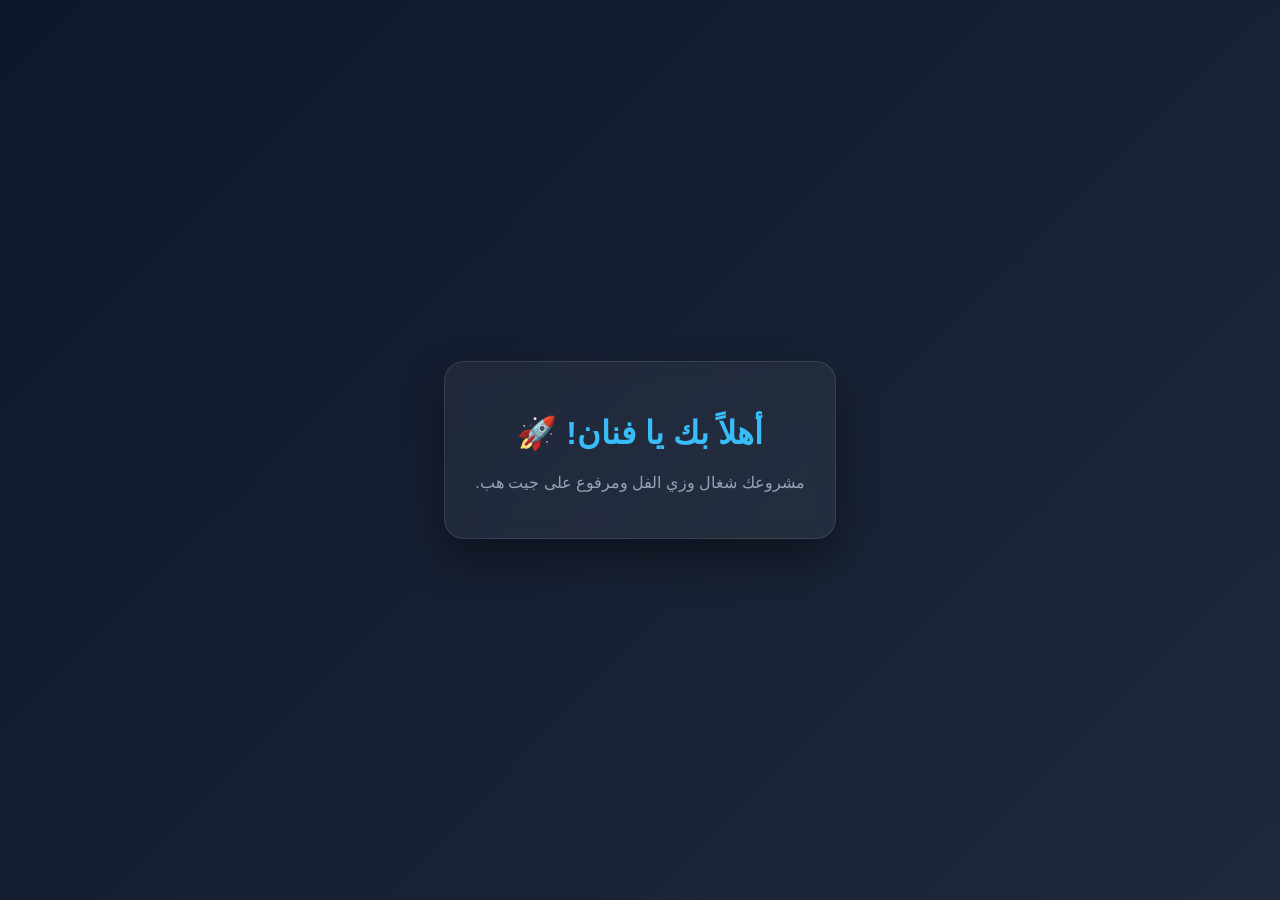
==== index.html @ 8b189a3b "Add initial HTML structure for mobile project" ====
<!DOCTYPE html>
<html lang="ar" dir="rtl">
<head>
    <meta charset="UTF-8">
    <meta name="viewport" content="width=device-width, initial-scale=1.0">
    <title>مشروعي الأول من الموبايل</title>
    <style>
        body {
            margin: 0;
            background: linear-gradient(135deg, #0f172a, #1e293b);
            color: #ffffff;
            font-family: sans-serif;
            display: flex;
            justify-content: center;
            align-items: center;
            height: 100vh;
            text-align: center;
        }
        .card {
            background: rgba(255, 255, 255, 0.05);
            padding: 30px;
            border-radius: 20px;
            backdrop-filter: blur(10px);
            border: 1px solid rgba(255, 255, 255, 0.1);
            box-shadow: 0 20px 40px rgba(0,0,0,0.4);
        }
        h1 { color: #38bdf8; }
        p { color: #94a3b8; }
    </style>
</head>
<body>
    <div class="card">
        <h1>أهلاً بك يا فنان! 🚀</h1>
        <p>مشروعك شغال وزي الفل ومرفوع على جيت هب.</p>
    </div>
</body>
</html>
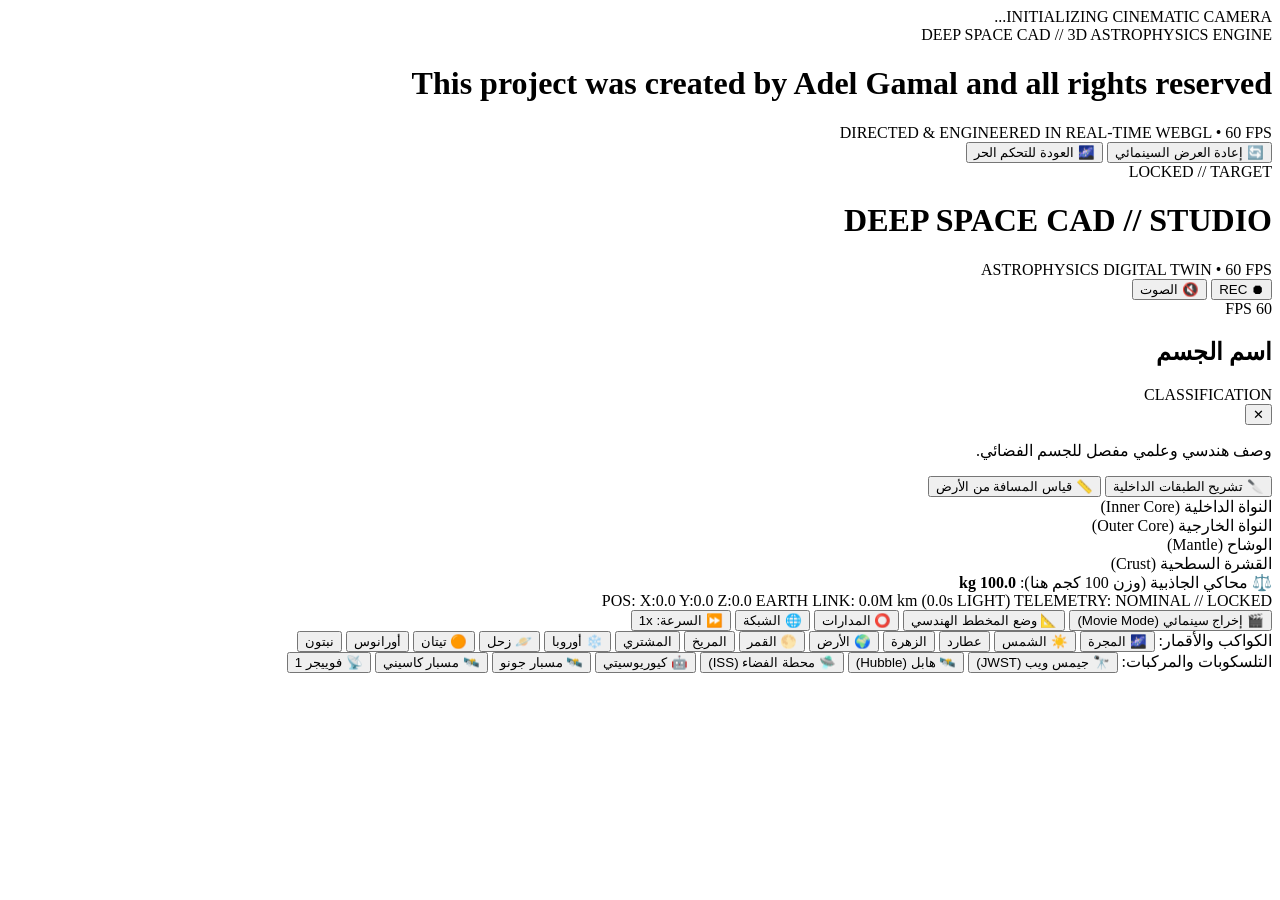
==== commit e5365ab4: "Update index.html for new project title and layout" ====
--- a/index.html
+++ b/index.html
@@ -2,36 +2,138 @@
 <html lang="ar" dir="rtl">
 <head>
     <meta charset="UTF-8">
-    <meta name="viewport" content="width=device-width, initial-scale=1.0">
-    <title>مشروعي الأول من الموبايل</title>
-    <style>
-        body {
-            margin: 0;
-            background: linear-gradient(135deg, #0f172a, #1e293b);
-            color: #ffffff;
-            font-family: sans-serif;
-            display: flex;
-            justify-content: center;
-            align-items: center;
-            height: 100vh;
-            text-align: center;
+    <meta name="viewport" content="width=device-width, initial-scale=1.0, maximum-scale=1.0, user-scalable=no">
+    <title>DEEP SPACE CAD // STUDIO EDITION 3D</title>
+    <link rel="stylesheet" href="style.css">
+    <script type="importmap">
+        {
+            "imports": {
+                "three": "https://unpkg.com/three@0.160.0/build/three.module.js",
+                "three/addons/": "https://unpkg.com/three@0.160.0/examples/jsm/"
+            }
         }
-        .card {
-            background: rgba(255, 255, 255, 0.05);
-            padding: 30px;
-            border-radius: 20px;
-            backdrop-filter: blur(10px);
-            border: 1px solid rgba(255, 255, 255, 0.1);
-            box-shadow: 0 20px 40px rgba(0,0,0,0.4);
-        }
-        h1 { color: #38bdf8; }
-        p { color: #94a3b8; }
-    </style>
+    </script>
 </head>
 <body>
-    <div class="card">
-        <h1>أهلاً بك يا فنان! 🚀</h1>
-        <p>مشروعك شغال وزي الفل ومرفوع على جيت هب.</p>
+
+    <!-- أشرطة التصوير السينمائي العريضة -->
+    <div class="cinema-bar top" id="cinemaTop"></div>
+    <div class="cinema-bar bottom" id="cinemaBottom">
+        <div class="cinema-caption" id="cinemaCaption">INITIALIZING CINEMATIC CAMERA...</div>
     </div>
+
+    <!-- شاشة الختام السينمائية (End Credits) -->
+    <div class="credits-overlay hidden" id="creditsOverlay">
+        <div class="credits-content">
+            <div class="credits-tag">DEEP SPACE CAD // 3D ASTROPHYSICS ENGINE</div>
+            <h1 class="credits-main">This project was created by Adel Gamal and all rights reserved</h1>
+            <div class="credits-sub">DIRECTED & ENGINEERED IN REAL-TIME WEBGL • 60 FPS</div>
+            <button class="credits-btn" id="btnReplayCinema">🔄 إعادة العرض السينمائي</button>
+            <button class="credits-btn secondary" id="btnExitCredits">🌌 العودة للتحكم الحر</button>
+        </div>
+    </div>
+
+    <!-- دائرة التتبع الهولوجرافية على اليمين -->
+    <div class="target-reticle hidden" id="targetReticle">
+        <div class="reticle-ring outer"></div>
+        <div class="reticle-ring inner"></div>
+        <span class="reticle-tag" id="reticleTag">LOCKED // TARGET</span>
+    </div>
+
+    <!-- الهيدر الهندسي العلوي -->
+    <header class="hud-top">
+        <div class="brand-tag">
+            <h1>DEEP SPACE CAD // STUDIO</h1>
+            <span>ASTROPHYSICS DIGITAL TWIN • 60 FPS</span>
+        </div>
+        <div class="sys-metrics">
+            <button class="rec-pill" id="btnRecord" title="تسجيل فيديو للمشهد">⏺ REC</button>
+            <button class="icon-pill" id="btnAudio" title="تفعيل/كتم الموسيقى والمؤثرات">🔇 الصوت</button>
+            <div class="metric-pill" id="fps">60 FPS</div>
+        </div>
+    </header>
+
+    <!-- المربع الهندسي التفصيلي على الشمال -->
+    <aside class="inspector-panel hidden" id="inspectorPanel">
+        <div class="scanline-overlay"></div>
+        <div class="insp-header">
+            <div class="insp-title">
+                <h2 id="inspName">اسم الجسم</h2>
+                <span class="insp-badge" id="inspCategory">CLASSIFICATION</span>
+            </div>
+            <button class="close-insp" id="btnCloseInsp" title="إغلاق المعاينة">✕</button>
+        </div>
+
+        <p class="insp-desc" id="inspDesc">وصف هندسي وعلمي مفصل للجسم الفضائي.</p>
+
+        <div class="cad-tools-box">
+            <button class="tool-btn" id="btnCutaway">🔪 تشريح الطبقات الداخلية</button>
+            <button class="tool-btn" id="btnLaser">📏 قياس المسافة من الأرض</button>
+        </div>
+
+        <div class="layers-legend hidden" id="layersLegend">
+            <div class="layer-item"><span class="dot core"></span>النواة الداخلية (Inner Core)</div>
+            <div class="layer-item"><span class="dot outer-core"></span>النواة الخارجية (Outer Core)</div>
+            <div class="layer-item"><span class="dot mantle"></span>الوشاح (Mantle)</div>
+            <div class="layer-item"><span class="dot crust"></span>القشرة السطحية (Crust)</div>
+        </div>
+
+        <div class="spec-grid" id="specGrid"></div>
+
+        <div class="gravity-box">
+            <div class="grav-header">
+                <span>⚖️ محاكي الجاذبية (وزن 100 كجم هنا):</span>
+                <strong id="gravWeight">100.0 kg</strong>
+            </div>
+            <div class="grav-bar-bg">
+                <div class="grav-bar-fill" id="gravBar" style="width: 40%;"></div>
+            </div>
+        </div>
+
+        <div class="telemetry-box">
+            <span id="telCoords">POS: X:0.0 Y:0.0 Z:0.0</span>
+            <span id="telEarthDist">EARTH LINK: 0.0M km (0.0s LIGHT)</span>
+            <span id="telStatus">TELEMETRY: NOMINAL // LOCKED</span>
+        </div>
+    </aside>
+
+    <!-- شريط التحكم السفلي -->
+    <nav class="controls-dock" id="controlsDock">
+        <div class="btn-row">
+            <button id="btnCinema" class="nav-btn btn-cinema">🎬 إخراج سينمائي (Movie Mode)</button>
+            <button id="btnCad" class="nav-btn btn-cad">📐 وضع المخطط الهندسي</button>
+            <button id="btnOrbits" class="nav-btn active">⭕ المدارات</button>
+            <button id="btnGrid" class="nav-btn active">🌐 الشبكة</button>
+            <button id="btnSpeed" class="nav-btn">⏩ السرعة: 1x</button>
+        </div>
+        <div class="btn-row" id="planetRow">
+            <span class="row-tag">الكواكب والأقمار:</span>
+            <button class="nav-btn active" data-id="all">🌌 المجرة</button>
+            <button class="nav-btn" data-id="sun">☀️ الشمس</button>
+            <button class="nav-btn" data-id="mercury">عطارد</button>
+            <button class="nav-btn" data-id="venus">الزهرة</button>
+            <button class="nav-btn" data-id="earth">🌍 الأرض</button>
+            <button class="nav-btn" data-id="moon">🌕 القمر</button>
+            <button class="nav-btn" data-id="mars">المريخ</button>
+            <button class="nav-btn" data-id="jupiter">المشتري</button>
+            <button class="nav-btn" data-id="europa">❄️ أوروبا</button>
+            <button class="nav-btn" data-id="saturn">🪐 زحل</button>
+            <button class="nav-btn" data-id="titan">🟠 تيتان</button>
+            <button class="nav-btn" data-id="uranus">أورانوس</button>
+            <button class="nav-btn" data-id="neptune">نبتون</button>
+        </div>
+        <div class="btn-row" id="craftRow">
+            <span class="row-tag">التلسكوبات والمركبات:</span>
+            <button class="nav-btn" data-id="jwst">🔭 جيمس ويب (JWST)</button>
+            <button class="nav-btn" data-id="hubble">🛰️ هابل (Hubble)</button>
+            <button class="nav-btn" data-id="iss">🛸 محطة الفضاء (ISS)</button>
+            <button class="nav-btn" data-id="curiosity">🤖 كيوريوسيتي</button>
+            <button class="nav-btn" data-id="juno">🛰️ مسبار جونو</button>
+            <button class="nav-btn" data-id="cassini">🛰️ مسبار كاسيني</button>
+            <button class="nav-btn" data-id="voyager1">📡 فوييجر 1</button>
+        </div>
+    </nav>
+
+    <script type="module" src="app.js"></script>
 </body>
-</html>
+    </html>
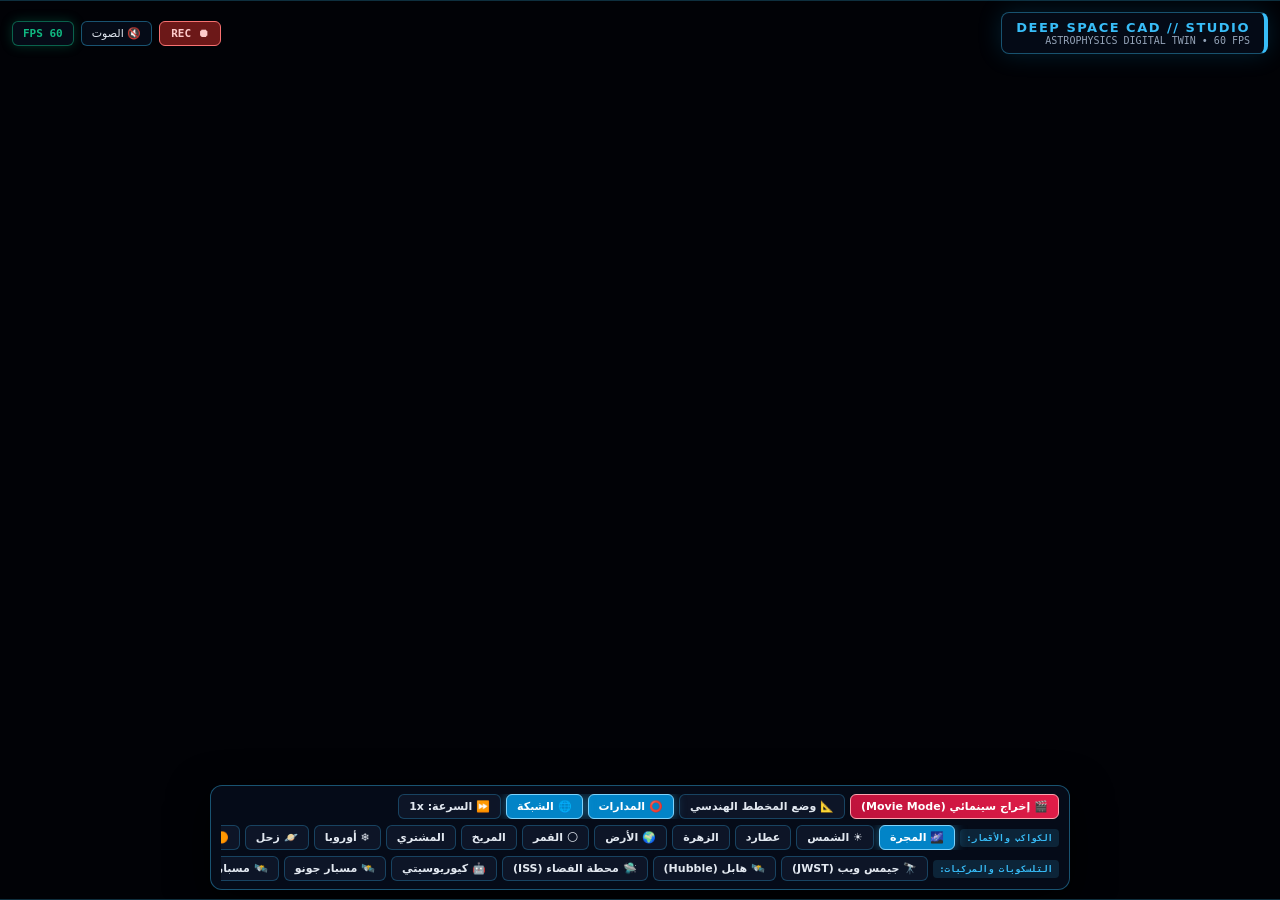
==== commit 050ec38e: "Change Three.js import paths to jsdelivr Updated import paths for the Three.js library from unpkg to" ====
--- a/index.html
+++ b/index.html
@@ -8,21 +8,19 @@
     <script type="importmap">
         {
             "imports": {
-                "three": "https://unpkg.com/three@0.160.0/build/three.module.js",
-                "three/addons/": "https://unpkg.com/three@0.160.0/examples/jsm/"
+                "three": "https://cdn.jsdelivr.net/npm/three@0.160.0/build/three.module.js",
+                "three/addons/": "https://cdn.jsdelivr.net/npm/three@0.160.0/examples/jsm/"
             }
         }
     </script>
 </head>
 <body>
 
-    <!-- أشرطة التصوير السينمائي العريضة -->
     <div class="cinema-bar top" id="cinemaTop"></div>
     <div class="cinema-bar bottom" id="cinemaBottom">
         <div class="cinema-caption" id="cinemaCaption">INITIALIZING CINEMATIC CAMERA...</div>
     </div>
 
-    <!-- شاشة الختام السينمائية (End Credits) -->
     <div class="credits-overlay hidden" id="creditsOverlay">
         <div class="credits-content">
             <div class="credits-tag">DEEP SPACE CAD // 3D ASTROPHYSICS ENGINE</div>
@@ -33,14 +31,12 @@
         </div>
     </div>
 
-    <!-- دائرة التتبع الهولوجرافية على اليمين -->
     <div class="target-reticle hidden" id="targetReticle">
         <div class="reticle-ring outer"></div>
         <div class="reticle-ring inner"></div>
         <span class="reticle-tag" id="reticleTag">LOCKED // TARGET</span>
     </div>
 
-    <!-- الهيدر الهندسي العلوي -->
     <header class="hud-top">
         <div class="brand-tag">
             <h1>DEEP SPACE CAD // STUDIO</h1>
@@ -53,7 +49,6 @@
         </div>
     </header>
 
-    <!-- المربع الهندسي التفصيلي على الشمال -->
     <aside class="inspector-panel hidden" id="inspectorPanel">
         <div class="scanline-overlay"></div>
         <div class="insp-header">
@@ -97,7 +92,6 @@
         </div>
     </aside>
 
-    <!-- شريط التحكم السفلي -->
     <nav class="controls-dock" id="controlsDock">
         <div class="btn-row">
             <button id="btnCinema" class="nav-btn btn-cinema">🎬 إخراج سينمائي (Movie Mode)</button>
@@ -136,4 +130,4 @@
 
     <script type="module" src="app.js"></script>
 </body>
-    </html>
+</html>
--- a/style.css
+++ b/style.css
@@ -0,0 +1,499 @@
+* {
+    margin: 0;
+    padding: 0;
+    box-sizing: border-box;
+    font-family: 'Segoe UI', system-ui, -apple-system, sans-serif;
+}
+
+body {
+    overflow: hidden;
+    background: #010206;
+    color: #e2e8f0;
+    touch-action: none;
+    user-select: none;
+}
+
+canvas {
+    display: block;
+    width: 100vw;
+    height: 100vh;
+    cursor: grab;
+}
+canvas:active { cursor: grabbing; }
+
+/* أشرطة التصوير السينمائي العريضة */
+.cinema-bar {
+    position: fixed;
+    left: 0;
+    right: 0;
+    height: 0;
+    background: #000000;
+    z-index: 30;
+    transition: height 0.6s cubic-bezier(0.22, 1, 0.36, 1);
+    pointer-events: none;
+}
+.cinema-bar.top { top: 0; border-bottom: 1px solid rgba(56, 189, 248, 0.25); }
+.cinema-bar.bottom {
+    bottom: 0;
+    border-top: 1px solid rgba(56, 189, 248, 0.25);
+    display: flex;
+    align-items: center;
+    justify-content: center;
+}
+body.movie-mode .cinema-bar { height: 54px; }
+body.movie-mode .controls-dock { transform: translate(-50%, 130%); opacity: 0; pointer-events: none; }
+body.movie-mode .hud-top { top: 62px; }
+body.movie-mode .inspector-panel { top: 112px; bottom: 64px; }
+
+.cinema-caption {
+    font-family: monospace;
+    font-size: 12px;
+    letter-spacing: 2px;
+    color: #38bdf8;
+    text-shadow: 0 0 10px rgba(56, 189, 248, 0.8);
+    opacity: 0;
+    transition: opacity 0.4s;
+}
+body.movie-mode .cinema-caption { opacity: 1; }
+
+/* شاشة الختام السينمائية (End Credits) */
+.credits-overlay {
+    position: fixed;
+    inset: 0;
+    background: radial-gradient(circle at center, rgba(6, 13, 28, 0.88) 0%, rgba(0, 0, 0, 0.98) 100%);
+    backdrop-filter: blur(12px);
+    z-index: 50;
+    display: flex;
+    align-items: center;
+    justify-content: center;
+    text-align: center;
+    padding: 20px;
+    opacity: 1;
+    transition: opacity 1.2s ease;
+}
+.credits-overlay.hidden {
+    opacity: 0;
+    pointer-events: none;
+}
+.credits-content {
+    max-width: 760px;
+    animation: fadeUpCredits 1.5s cubic-bezier(0.16, 1, 0.36, 1);
+}
+.credits-tag {
+    font-family: monospace;
+    font-size: 12px;
+    letter-spacing: 3px;
+    color: #38bdf8;
+    margin-bottom: 16px;
+}
+.credits-main {
+    font-size: clamp(22px, 4vw, 38px);
+    font-weight: 800;
+    letter-spacing: 1px;
+    line-height: 1.4;
+    background: linear-gradient(90deg, #ffffff, #fde047, #38bdf8, #ffffff);
+    background-size: 200% auto;
+    -webkit-background-clip: text;
+    -webkit-text-fill-color: transparent;
+    animation: shineText 4s linear infinite;
+    margin-bottom: 14px;
+    direction: ltr;
+}
+.credits-sub {
+    font-family: monospace;
+    font-size: 11px;
+    color: #94a3b8;
+    letter-spacing: 2px;
+    margin-bottom: 28px;
+}
+.credits-btn {
+    background: linear-gradient(45deg, #0284c7, #0ea5e9);
+    border: 1px solid #7dd3fc;
+    color: #fff;
+    padding: 10px 20px;
+    border-radius: 8px;
+    font-size: 13px;
+    font-weight: bold;
+    cursor: pointer;
+    margin: 5px;
+    box-shadow: 0 0 20px rgba(14, 165, 233, 0.45);
+}
+.credits-btn.secondary {
+    background: rgba(15, 23, 42, 0.85);
+    border-color: rgba(148, 163, 184, 0.4);
+    box-shadow: none;
+}
+
+@keyframes fadeUpCredits {
+    from { opacity: 0; transform: translateY(30px) scale(0.96); }
+    to { opacity: 1; transform: translateY(0) scale(1); }
+}
+@keyframes shineText {
+    to { background-position: 200% center; }
+}
+
+/* دائرة التتبع الهولوجرافية على اليمين */
+.target-reticle {
+    position: fixed;
+    top: 46%;
+    right: 26%;
+    width: 190px;
+    height: 190px;
+    transform: translate(50%, -50%);
+    pointer-events: none;
+    z-index: 12;
+    transition: opacity 0.4s;
+}
+.target-reticle.hidden { opacity: 0; }
+.reticle-ring {
+    position: absolute;
+    inset: 0;
+    border-radius: 50%;
+    border: 1px dashed rgba(56, 189, 248, 0.35);
+}
+.reticle-ring.outer { animation: spinSlow 24s linear infinite; }
+.reticle-ring.inner {
+    inset: 22px;
+    border: 1px solid rgba(16, 185, 129, 0.3);
+    border-left-color: transparent;
+    border-right-color: transparent;
+    animation: spinReverse 14s linear infinite;
+}
+.reticle-tag {
+    position: absolute;
+    bottom: -18px;
+    left: 50%;
+    transform: translateX(-50%);
+    font-family: monospace;
+    font-size: 9px;
+    color: #38bdf8;
+    background: rgba(5, 10, 22, 0.8);
+    padding: 2px 6px;
+    border-radius: 4px;
+    border: 1px solid rgba(56, 189, 248, 0.3);
+    white-space: nowrap;
+}
+
+@keyframes spinSlow { to { transform: rotate(360deg); } }
+@keyframes spinReverse { to { transform: rotate(-360deg); } }
+
+/* الهيدر العلوي */
+.hud-top {
+    position: fixed;
+    top: 12px;
+    left: 12px;
+    right: 12px;
+    display: flex;
+    justify-content: space-between;
+    align-items: center;
+    pointer-events: none;
+    z-index: 35;
+    transition: top 0.5s;
+}
+.brand-tag {
+    background: rgba(6, 13, 28, 0.78);
+    border: 1px solid rgba(56, 189, 248, 0.4);
+    border-right: 4px solid #38bdf8;
+    padding: 7px 14px;
+    border-radius: 8px;
+    backdrop-filter: blur(14px);
+    box-shadow: 0 0 25px rgba(14, 165, 233, 0.18);
+}
+.brand-tag h1 { font-size: 13px; color: #38bdf8; letter-spacing: 1.5px; font-weight: 800; }
+.brand-tag span { font-size: 10px; color: #94a3b8; font-family: monospace; display: block; }
+
+.sys-metrics { display: flex; gap: 7px; align-items: center; pointer-events: auto; }
+
+/* زرار الريكورد */
+.rec-pill {
+    background: rgba(127, 29, 29, 0.85);
+    border: 1px solid #f87171;
+    color: #fecaca;
+    padding: 5px 11px;
+    border-radius: 6px;
+    font-family: monospace;
+    font-size: 11px;
+    font-weight: bold;
+    cursor: pointer;
+    backdrop-filter: blur(10px);
+    transition: all 0.2s;
+}
+.rec-pill.recording {
+    background: #dc2626;
+    color: #fff;
+    box-shadow: 0 0 15px rgba(239, 68, 68, 0.85);
+    animation: pulseRec 1.2s infinite;
+}
+@keyframes pulseRec {
+    0%, 100% { opacity: 1; }
+    50% { opacity: 0.55; }
+}
+
+.icon-pill {
+    background: rgba(6, 13, 28, 0.85);
+    border: 1px solid rgba(56, 189, 248, 0.4);
+    color: #e2e8f0;
+    padding: 5px 10px;
+    border-radius: 6px;
+    font-size: 11px;
+    cursor: pointer;
+    backdrop-filter: blur(10px);
+}
+.icon-pill.active { background: #0284c7; border-color: #7dd3fc; }
+.metric-pill {
+    background: rgba(6, 13, 28, 0.85);
+    border: 1px solid rgba(16, 185, 129, 0.5);
+    color: #10b981;
+    padding: 5px 10px;
+    border-radius: 6px;
+    font-family: monospace;
+    font-size: 11px;
+    font-weight: bold;
+    backdrop-filter: blur(10px);
+    box-shadow: 0 0 12px rgba(16, 185, 129, 0.25);
+}
+
+/* المربع الهندسي الهولوجرافي على الشمال */
+.inspector-panel {
+    position: fixed;
+    top: 68px;
+    left: 12px;
+    bottom: 96px;
+    width: 320px;
+    max-width: 47vw;
+    background: linear-gradient(160deg, rgba(6, 14, 30, 0.88), rgba(3, 8, 18, 0.92));
+    border: 1px solid rgba(56, 189, 248, 0.45);
+    border-left: 4px solid #38bdf8;
+    border-radius: 12px;
+    padding: 13px;
+    backdrop-filter: blur(18px);
+    z-index: 20;
+    display: flex;
+    flex-direction: column;
+    box-shadow: 0 20px 50px rgba(0, 0, 0, 0.85), inset 0 0 25px rgba(56, 189, 248, 0.08);
+    transition: transform 0.35s cubic-bezier(0.16, 1, 0.3, 1), opacity 0.3s, top 0.5s, bottom 0.5s;
+    overflow-y: auto;
+}
+.inspector-panel.hidden {
+    transform: translateX(-115%);
+    opacity: 0;
+    pointer-events: none;
+}
+.inspector-panel::-webkit-scrollbar { width: 4px; }
+.inspector-panel::-webkit-scrollbar-thumb { background: #0284c7; border-radius: 4px; }
+
+.scanline-overlay {
+    position: absolute;
+    inset: 0;
+    background: repeating-linear-gradient(
+        to bottom,
+        transparent 0px,
+        transparent 3px,
+        rgba(56, 189, 248, 0.03) 4px
+    );
+    pointer-events: none;
+    border-radius: 12px;
+}
+
+.insp-header {
+    display: flex;
+    justify-content: space-between;
+    align-items: flex-start;
+    border-bottom: 1px solid rgba(56, 189, 248, 0.3);
+    padding-bottom: 8px;
+    margin-bottom: 8px;
+}
+.insp-title h2 { font-size: 16px; color: #f8fafc; font-weight: 800; }
+.insp-badge {
+    display: inline-block;
+    margin-top: 3px;
+    font-size: 9px;
+    font-family: monospace;
+    font-weight: bold;
+    color: #38bdf8;
+    background: rgba(56, 189, 248, 0.14);
+    border: 1px solid rgba(56, 189, 248, 0.35);
+    padding: 2px 6px;
+    border-radius: 4px;
+}
+.close-insp {
+    background: rgba(239, 68, 68, 0.2);
+    border: 1px solid rgba(239, 68, 68, 0.5);
+    color: #fca5a5;
+    width: 25px;
+    height: 25px;
+    border-radius: 6px;
+    cursor: pointer;
+    font-size: 12px;
+    flex-shrink: 0;
+}
+
+.insp-desc {
+    font-size: 11.5px;
+    line-height: 1.5;
+    color: #cbd5e1;
+    margin-bottom: 10px;
+    background: rgba(15, 23, 42, 0.65);
+    padding: 7px 9px;
+    border-radius: 6px;
+    border-right: 2px solid #0ea5e9;
+}
+
+.cad-tools-box {
+    display: grid;
+    grid-template-columns: 1fr 1fr;
+    gap: 6px;
+    margin-bottom: 10px;
+}
+.tool-btn {
+    background: rgba(14, 165, 233, 0.12);
+    border: 1px solid rgba(56, 189, 248, 0.35);
+    color: #7dd3fc;
+    padding: 6px 8px;
+    border-radius: 6px;
+    font-size: 10px;
+    font-weight: bold;
+    cursor: pointer;
+    transition: all 0.2s;
+}
+.tool-btn.active {
+    background: #0284c7;
+    color: #fff;
+    box-shadow: 0 0 12px rgba(56, 189, 248, 0.5);
+}
+.tool-btn:disabled { opacity: 0.4; cursor: not-allowed; }
+
+.layers-legend {
+    background: rgba(15, 23, 42, 0.85);
+    border: 1px solid rgba(251, 191, 36, 0.4);
+    border-radius: 6px;
+    padding: 7px;
+    margin-bottom: 10px;
+    display: grid;
+    grid-template-columns: 1fr 1fr;
+    gap: 4px;
+    font-size: 10px;
+}
+.layers-legend.hidden { display: none; }
+.layer-item { display: flex; align-items: center; gap: 5px; color: #e2e8f0; }
+.dot { width: 8px; height: 8px; border-radius: 50%; display: inline-block; }
+.dot.core { background: #fef08a; box-shadow: 0 0 6px #fef08a; }
+.dot.outer-core { background: #f97316; }
+.dot.mantle { background: #dc2626; }
+.dot.crust { background: #64748b; }
+
+.spec-grid {
+    display: grid;
+    grid-template-columns: 1fr 1fr;
+    gap: 5px;
+    margin-bottom: 10px;
+}
+.spec-card {
+    background: rgba(15, 23, 42, 0.72);
+    border: 1px solid rgba(148, 163, 184, 0.16);
+    padding: 6px 8px;
+    border-radius: 6px;
+}
+.spec-label { font-size: 9px; color: #94a3b8; display: block; margin-bottom: 2px; }
+.spec-val { font-size: 11px; color: #38bdf8; font-family: monospace; font-weight: bold; }
+
+.gravity-box {
+    background: rgba(15, 23, 42, 0.75);
+    border: 1px solid rgba(16, 185, 129, 0.3);
+    border-radius: 6px;
+    padding: 7px 9px;
+    margin-bottom: 10px;
+}
+.grav-header {
+    display: flex;
+    justify-content: space-between;
+    font-size: 10px;
+    color: #cbd5e1;
+    margin-bottom: 5px;
+}
+.grav-header strong { color: #10b981; font-family: monospace; }
+.grav-bar-bg {
+    height: 6px;
+    background: rgba(30, 41, 59, 0.9);
+    border-radius: 4px;
+    overflow: hidden;
+}
+.grav-bar-fill {
+    height: 100%;
+    background: linear-gradient(90deg, #0ea5e9, #10b981);
+    transition: width 0.4s ease;
+}
+
+.telemetry-box {
+    margin-top: auto;
+    padding-top: 7px;
+    border-top: 1px dashed rgba(56, 189, 248, 0.35);
+    font-family: monospace;
+    font-size: 9.5px;
+    color: #fbbf24;
+    display: flex;
+    flex-direction: column;
+    gap: 2px;
+}
+
+/* شريط التحكم السفلي */
+.controls-dock {
+    position: fixed;
+    bottom: 10px;
+    left: 50%;
+    transform: translateX(-50%);
+    width: 96%;
+    max-width: 860px;
+    background: rgba(6, 13, 28, 0.88);
+    border: 1px solid rgba(56, 189, 248, 0.4);
+    border-radius: 12px;
+    padding: 8px 10px;
+    backdrop-filter: blur(16px);
+    z-index: 20;
+    display: flex;
+    flex-direction: column;
+    gap: 6px;
+    box-shadow: 0 12px 40px rgba(0, 0, 0, 0.9);
+    transition: transform 0.5s, opacity 0.4s;
+}
+.btn-row { display: flex; gap: 5px; overflow-x: auto; scrollbar-width: none; align-items: center; }
+.btn-row::-webkit-scrollbar { display: none; }
+.row-tag {
+    font-size: 9px;
+    font-family: monospace;
+    color: #38bdf8;
+    background: rgba(56, 189, 248, 0.14);
+    padding: 4px 6px;
+    border-radius: 4px;
+    flex-shrink: 0;
+    font-weight: bold;
+}
+
+button.nav-btn {
+    background: rgba(15, 23, 42, 0.9);
+    border: 1px solid rgba(56, 189, 248, 0.28);
+    color: #e2e8f0;
+    padding: 5px 10px;
+    border-radius: 6px;
+    font-size: 11px;
+    cursor: pointer;
+    white-space: nowrap;
+    transition: all 0.2s;
+    flex-shrink: 0;
+    font-weight: 600;
+}
+button.nav-btn:hover, button.nav-btn.active {
+    background: #0284c7;
+    border-color: #7dd3fc;
+    color: #fff;
+    box-shadow: 0 0 12px rgba(56, 189, 248, 0.5);
+}
+.btn-cinema {
+    background: linear-gradient(45deg, #be123c, #e11d48) !important;
+    border-color: #fda4af !important;
+    color: #fff !important;
+}
+.btn-cad.active {
+    background: #7c3aed !important;
+    border-color: #c4b5fd !important;
+  }
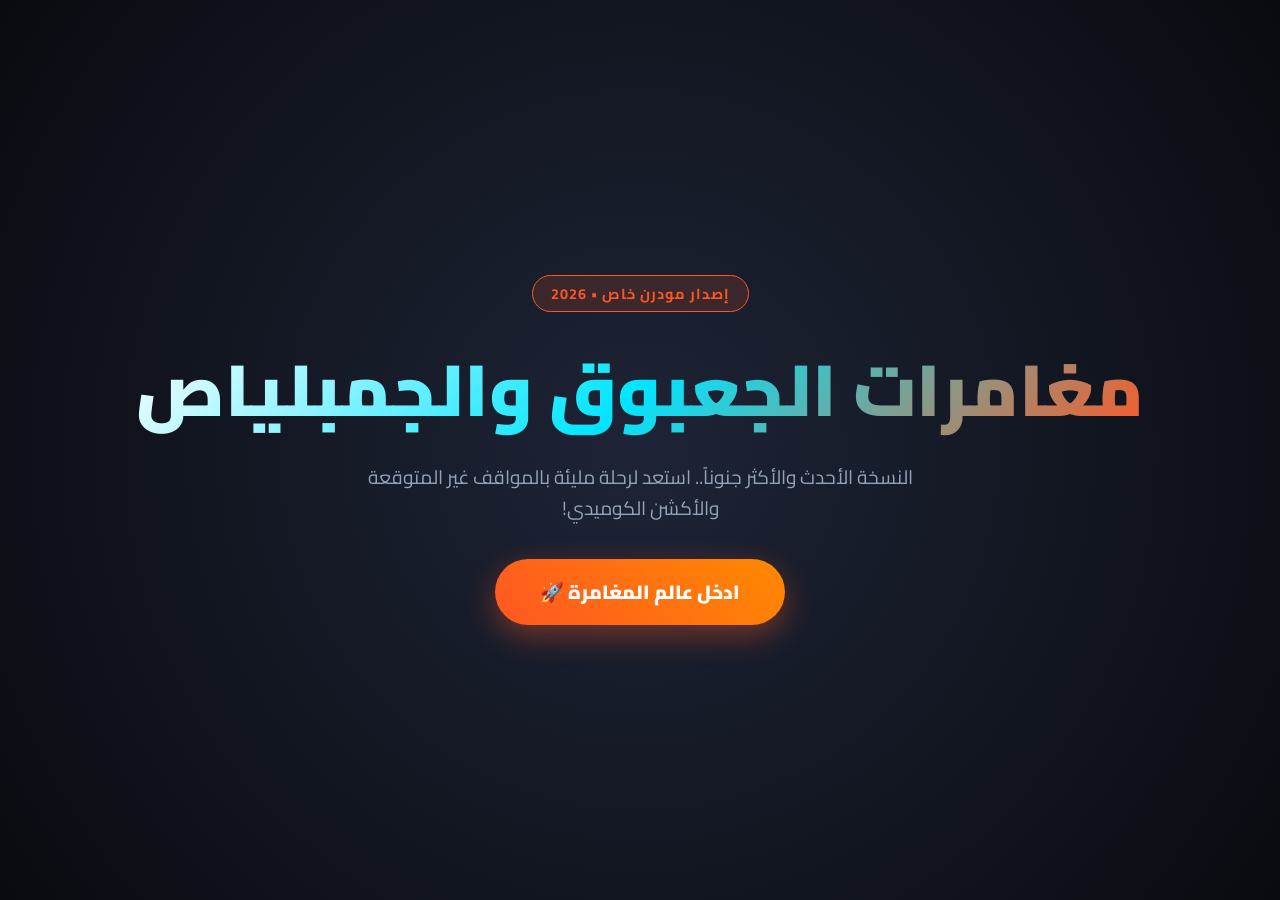
==== commit 000eec7d: "Revamp index.html for modern design and layout Updated the HTML structure and styles for a modern ve" ====
--- a/index.html
+++ b/index.html
@@ -2,132 +2,463 @@
 <html lang="ar" dir="rtl">
 <head>
     <meta charset="UTF-8">
-    <meta name="viewport" content="width=device-width, initial-scale=1.0, maximum-scale=1.0, user-scalable=no">
-    <title>DEEP SPACE CAD // STUDIO EDITION 3D</title>
-    <link rel="stylesheet" href="style.css">
-    <script type="importmap">
-        {
-            "imports": {
-                "three": "https://cdn.jsdelivr.net/npm/three@0.160.0/build/three.module.js",
-                "three/addons/": "https://cdn.jsdelivr.net/npm/three@0.160.0/examples/jsm/"
+    <meta name="viewport" content="width=device-width, initial-scale=1.0">
+    <title>مغامرات الجعبوق والجمبلياص - مودرن</title>
+    <link href="https://fonts.googleapis.com/css2?family=Cairo:wght@400;700;900&display=swap" rel="stylesheet">
+    <style>
+        :root {
+            --bg-dark: #090b10;
+            --card-bg: #131722;
+            --primary: #ff5722;
+            --secondary: #00e5ff;
+            --accent: #ffd600;
+            --text-main: #f4f6fb;
+            --text-muted: #94a3b8;
+        }
+
+        * {
+            margin: 0;
+            padding: 0;
+            box-sizing: border-box;
+            font-family: 'Cairo', sans-serif;
+        }
+
+        body {
+            background-color: var(--bg-dark);
+            color: var(--text-main);
+            overflow-x: hidden;
+            line-height: 1.6;
+        }
+
+        /* Intro Splash Screen */
+        #intro {
+            position: fixed;
+            inset: 0;
+            background: radial-gradient(circle at center, #1e2436 0%, #090b10 100%);
+            display: flex;
+            flex-direction: column;
+            align-items: center;
+            justify-content: center;
+            z-index: 9999;
+            transition: opacity 0.8s ease, visibility 0.8s ease;
+            text-align: center;
+            padding: 20px;
+        }
+
+        #intro.hidden {
+            opacity: 0;
+            visibility: hidden;
+            pointer-events: none;
+        }
+
+        .intro-badge {
+            background: rgba(255, 87, 34, 0.15);
+            color: var(--primary);
+            border: 1px solid var(--primary);
+            padding: 6px 18px;
+            border-radius: 50px;
+            font-weight: 700;
+            font-size: 0.9rem;
+            margin-bottom: 20px;
+            letter-spacing: 1px;
+        }
+
+        .intro-title {
+            font-size: clamp(2.5rem, 6vw, 4.5rem);
+            font-weight: 900;
+            background: linear-gradient(135deg, #fff 0%, var(--secondary) 50%, var(--primary) 100%);
+            -webkit-background-clip: text;
+            -webkit-text-fill-color: transparent;
+            margin-bottom: 15px;
+        }
+
+        .intro-sub {
+            color: var(--text-muted);
+            font-size: 1.2rem;
+            max-width: 600px;
+            margin-bottom: 35px;
+        }
+
+        .btn-enter {
+            background: linear-gradient(45deg, var(--primary), #ff8a00);
+            color: #fff;
+            border: none;
+            padding: 15px 45px;
+            font-size: 1.2rem;
+            font-weight: 900;
+            border-radius: 50px;
+            cursor: pointer;
+            box-shadow: 0 10px 30px rgba(255, 87, 34, 0.4);
+            transition: transform 0.3s ease, box-shadow 0.3s ease;
+        }
+
+        .btn-enter:hover {
+            transform: translateY(-4px) scale(1.03);
+            box-shadow: 0 15px 40px rgba(255, 87, 34, 0.6);
+        }
+
+        /* Topbar */
+        header.topbar {
+            position: sticky;
+            top: 0;
+            background: rgba(9, 11, 16, 0.85);
+            backdrop-filter: blur(12px);
+            border-bottom: 1px solid rgba(255, 255, 255, 0.08);
+            padding: 15px 5%;
+            display: flex;
+            justify-content: space-between;
+            align-items: center;
+            z-index: 100;
+        }
+
+        .logo {
+            font-size: 1.4rem;
+            font-weight: 900;
+            color: #fff;
+        }
+
+        .logo span {
+            color: var(--primary);
+        }
+
+        nav a {
+            color: var(--text-muted);
+            text-decoration: none;
+            margin-right: 25px;
+            font-weight: 700;
+            transition: color 0.3s;
+        }
+
+        nav a:hover {
+            color: var(--secondary);
+        }
+
+        /* Hero Poster Section */
+        .hero {
+            position: relative;
+            min-height: 85vh;
+            display: flex;
+            align-items: center;
+            justify-content: center;
+            padding: 60px 5%;
+            background: 
+                radial-gradient(circle at 20% 30%, rgba(0, 229, 255, 0.12), transparent 40%),
+                radial-gradient(circle at 80% 70%, rgba(255, 87, 34, 0.15), transparent 40%);
+        }
+
+        .poster-container {
+            max-width: 1100px;
+            width: 100%;
+            display: grid;
+            grid-template-columns: 1.2fr 1fr;
+            gap: 40px;
+            align-items: center;
+            background: var(--card-bg);
+            border: 1px solid rgba(255, 255, 255, 0.1);
+            border-radius: 28px;
+            padding: 45px;
+            box-shadow: 0 25px 60px rgba(0, 0, 0, 0.6);
+        }
+
+        .tag-line {
+            display: inline-block;
+            background: rgba(0, 229, 255, 0.1);
+            color: var(--secondary);
+            padding: 5px 14px;
+            border-radius: 8px;
+            font-weight: 700;
+            font-size: 0.9rem;
+            margin-bottom: 15px;
+        }
+
+        .hero h1 {
+            font-size: clamp(2.2rem, 4vw, 3.4rem);
+            font-weight: 900;
+            line-height: 1.2;
+            margin-bottom: 20px;
+        }
+
+        .hero h1 .highlight {
+            color: var(--accent);
+        }
+
+        .hero p {
+            color: var(--text-muted);
+            font-size: 1.1rem;
+            margin-bottom: 30px;
+        }
+
+        .meta-info {
+            display: flex;
+            gap: 20px;
+            flex-wrap: wrap;
+            margin-bottom: 30px;
+        }
+
+        .meta-box {
+            background: rgba(255, 255, 255, 0.04);
+            padding: 10px 18px;
+            border-radius: 12px;
+            border: 1px solid rgba(255, 255, 255, 0.06);
+            font-size: 0.95rem;
+        }
+
+        .meta-box strong {
+            color: var(--secondary);
+            display: block;
+            font-size: 0.8rem;
+        }
+
+        .poster-art {
+            position: relative;
+            height: 420px;
+            border-radius: 20px;
+            background: linear-gradient(145deg, #1b2234, #0d1018);
+            border: 2px solid rgba(255, 214, 0, 0.3);
+            display: flex;
+            flex-direction: column;
+            align-items: center;
+            justify-content: center;
+            text-align: center;
+            padding: 30px;
+            overflow: hidden;
+        }
+
+        .poster-art::before {
+            content: "2026";
+            position: absolute;
+            font-size: 9rem;
+            font-weight: 900;
+            color: rgba(255, 255, 255, 0.03);
+            top: -20px;
+            left: -10px;
+        }
+
+        .duo-emblem {
+            font-size: 4.5rem;
+            margin-bottom: 15px;
+            filter: drop-shadow(0 0 20px rgba(255, 214, 0, 0.4));
+        }
+
+        .poster-art h3 {
+            font-size: 1.8rem;
+            font-weight: 900;
+            color: var(--accent);
+        }
+
+        .poster-art span {
+            color: var(--text-muted);
+            font-size: 0.95rem;
+            margin-top: 8px;
+        }
+
+        /* Sections & Cards */
+        .section {
+            padding: 70px 5%;
+            max-width: 1200px;
+            margin: 0 auto;
+        }
+
+        .section-title {
+            text-align: center;
+            font-size: 2.2rem;
+            font-weight: 900;
+            margin-bottom: 45px;
+        }
+
+        .section-title span {
+            color: var(--primary);
+        }
+
+        .cards-grid {
+            display: grid;
+            grid-template-columns: repeat(auto-fit, minmax(280px, 1fr));
+            gap: 25px;
+        }
+
+        .char-card {
+            background: var(--card-bg);
+            border: 1px solid rgba(255, 255, 255, 0.08);
+            border-radius: 20px;
+            padding: 30px;
+            transition: transform 0.3s ease, border-color 0.3s ease;
+            cursor: pointer;
+        }
+
+        .char-card:hover {
+            transform: translateY(-8px);
+            border-color: var(--secondary);
+        }
+
+        .char-icon {
+            font-size: 2.8rem;
+            margin-bottom: 15px;
+        }
+
+        .char-card h3 {
+            font-size: 1.5rem;
+            margin-bottom: 10px;
+            color: #fff;
+        }
+
+        .char-role {
+            color: var(--primary);
+            font-weight: 700;
+            font-size: 0.9rem;
+            margin-bottom: 12px;
+            display: block;
+        }
+
+        .char-card p {
+            color: var(--text-muted);
+            font-size: 0.95rem;
+        }
+
+        /* Mini Game Box */
+        .game-box {
+            background: linear-gradient(145deg, #131722, #1a2030);
+            border: 1px solid rgba(0, 229, 255, 0.25);
+            border-radius: 24px;
+            padding: 40px;
+            text-align: center;
+            max-width: 800px;
+            margin: 0 auto;
+        }
+
+        .game-choices {
+            display: flex;
+            gap: 15px;
+            justify-content: center;
+            flex-wrap: wrap;
+            margin-top: 25px;
+        }
+
+        .choice-btn {
+            background: rgba(255, 255, 255, 0.06);
+            color: #fff;
+            border: 1px solid rgba(255, 255, 255, 0.15);
+            padding: 12px 24px;
+            border-radius: 12px;
+            font-weight: 700;
+            cursor: pointer;
+            transition: all 0.3s ease;
+        }
+
+        .choice-btn:hover {
+            background: var(--primary);
+            border-color: var(--primary);
+        }
+
+        #game-result {
+            margin-top: 25px;
+            padding: 18px;
+            border-radius: 12px;
+            background: rgba(0, 229, 255, 0.08);
+            color: var(--secondary);
+            font-weight: 700;
+            display: none;
+        }
+
+        /* Modal */
+        .modal {
+            position: fixed;
+            inset: 0;
+            background: rgba(0, 0, 0, 0.85);
+            display: none;
+            align-items: center;
+            justify-content: center;
+            z-index: 1000;
+            padding: 20px;
+        }
+
+        .modal.active {
+            display: flex;
+        }
+
+        .modal-content {
+            background: var(--card-bg);
+            border: 1px solid var(--secondary);
+            border-radius: 24px;
+            padding: 35px;
+            max-width: 550px;
+            width: 100%;
+            text-align: center;
+            position: relative;
+        }
+
+        .close-modal {
+            position: absolute;
+            top: 15px;
+            left: 20px;
+            background: none;
+            border: none;
+            color: var(--text-muted);
+            font-size: 1.8rem;
+            cursor: pointer;
+        }
+
+        .btn-action {
+            background: var(--secondary);
+            color: #090b10;
+            border: none;
+            padding: 12px 28px;
+            border-radius: 12px;
+            font-weight: 900;
+            font-size: 1rem;
+            cursor: pointer;
+            transition: opacity 0.3s;
+        }
+
+        .btn-action:hover {
+            opacity: 0.85;
+        }
+
+        footer {
+            text-align: center;
+            padding: 30px;
+            border-top: 1px solid rgba(255, 255, 255, 0.06);
+            color: var(--text-muted);
+            font-size: 0.9rem;
+        }
+
+        @media (max-width: 850px) {
+            .poster-container {
+                grid-template-columns: 1fr;
+                padding: 25px;
             }
-        }
-    </script>
+            .poster-art {
+                height: 300px;
+            }
+            nav {
+                display: none;
+            }
+        }
+    </style>
 </head>
 <body>
 
-    <div class="cinema-bar top" id="cinemaTop"></div>
-    <div class="cinema-bar bottom" id="cinemaBottom">
-        <div class="cinema-caption" id="cinemaCaption">INITIALIZING CINEMATIC CAMERA...</div>
+    <!-- Intro Screen -->
+    <div id="intro">
+        <div class="intro-badge">إصدار مودرن خاص • 2026</div>
+        <h1 class="intro-title">مغامرات الجعبوق والجمبلياص</h1>
+        <p class="intro-sub">النسخة الأحدث والأكثر جنوناً.. استعد لرحلة مليئة بالمواقف غير المتوقعة والأكشن الكوميدي!</p>
+        <button class="btn-enter" onclick="enterSite()">ادخل عالم المغامرة 🚀</button>
     </div>
 
-    <div class="credits-overlay hidden" id="creditsOverlay">
-        <div class="credits-content">
-            <div class="credits-tag">DEEP SPACE CAD // 3D ASTROPHYSICS ENGINE</div>
-            <h1 class="credits-main">This project was created by Adel Gamal and all rights reserved</h1>
-            <div class="credits-sub">DIRECTED & ENGINEERED IN REAL-TIME WEBGL • 60 FPS</div>
-            <button class="credits-btn" id="btnReplayCinema">🔄 إعادة العرض السينمائي</button>
-            <button class="credits-btn secondary" id="btnExitCredits">🌌 العودة للتحكم الحر</button>
-        </div>
-    </div>
-
-    <div class="target-reticle hidden" id="targetReticle">
-        <div class="reticle-ring outer"></div>
-        <div class="reticle-ring inner"></div>
-        <span class="reticle-tag" id="reticleTag">LOCKED // TARGET</span>
-    </div>
-
-    <header class="hud-top">
-        <div class="brand-tag">
-            <h1>DEEP SPACE CAD // STUDIO</h1>
-            <span>ASTROPHYSICS DIGITAL TWIN • 60 FPS</span>
-        </div>
-        <div class="sys-metrics">
-            <button class="rec-pill" id="btnRecord" title="تسجيل فيديو للمشهد">⏺ REC</button>
-            <button class="icon-pill" id="btnAudio" title="تفعيل/كتم الموسيقى والمؤثرات">🔇 الصوت</button>
-            <div class="metric-pill" id="fps">60 FPS</div>
-        </div>
+    <!-- Topbar -->
+    <header class="topbar">
+        <div class="logo">الجعبوق <span>&</span> الجمبلياص</div>
+        <nav>
+            <a href="#poster">الأفيش</a>
+            <a href="#characters">الأبطال</a>
+            <a href="#episodes">الحلقات</a>
+            <a href="#minigame">تحدي المغامرة</a>
+        </nav>
     </header>
 
-    <aside class="inspector-panel hidden" id="inspectorPanel">
-        <div class="scanline-overlay"></div>
-        <div class="insp-header">
-            <div class="insp-title">
-                <h2 id="inspName">اسم الجسم</h2>
-                <span class="insp-badge" id="inspCategory">CLASSIFICATION</span>
-            </div>
-            <button class="close-insp" id="btnCloseInsp" title="إغلاق المعاينة">✕</button>
-        </div>
-
-        <p class="insp-desc" id="inspDesc">وصف هندسي وعلمي مفصل للجسم الفضائي.</p>
-
-        <div class="cad-tools-box">
-            <button class="tool-btn" id="btnCutaway">🔪 تشريح الطبقات الداخلية</button>
-            <button class="tool-btn" id="btnLaser">📏 قياس المسافة من الأرض</button>
-        </div>
-
-        <div class="layers-legend hidden" id="layersLegend">
-            <div class="layer-item"><span class="dot core"></span>النواة الداخلية (Inner Core)</div>
-            <div class="layer-item"><span class="dot outer-core"></span>النواة الخارجية (Outer Core)</div>
-            <div class="layer-item"><span class="dot mantle"></span>الوشاح (Mantle)</div>
-            <div class="layer-item"><span class="dot crust"></span>القشرة السطحية (Crust)</div>
-        </div>
-
-        <div class="spec-grid" id="specGrid"></div>
-
-        <div class="gravity-box">
-            <div class="grav-header">
-                <span>⚖️ محاكي الجاذبية (وزن 100 كجم هنا):</span>
-                <strong id="gravWeight">100.0 kg</strong>
-            </div>
-            <div class="grav-bar-bg">
-                <div class="grav-bar-fill" id="gravBar" style="width: 40%;"></div>
-            </div>
-        </div>
-
-        <div class="telemetry-box">
-            <span id="telCoords">POS: X:0.0 Y:0.0 Z:0.0</span>
-            <span id="telEarthDist">EARTH LINK: 0.0M km (0.0s LIGHT)</span>
-            <span id="telStatus">TELEMETRY: NOMINAL // LOCKED</span>
-        </div>
-    </aside>
-
-    <nav class="controls-dock" id="controlsDock">
-        <div class="btn-row">
-            <button id="btnCinema" class="nav-btn btn-cinema">🎬 إخراج سينمائي (Movie Mode)</button>
-            <button id="btnCad" class="nav-btn btn-cad">📐 وضع المخطط الهندسي</button>
-            <button id="btnOrbits" class="nav-btn active">⭕ المدارات</button>
-            <button id="btnGrid" class="nav-btn active">🌐 الشبكة</button>
-            <button id="btnSpeed" class="nav-btn">⏩ السرعة: 1x</button>
-        </div>
-        <div class="btn-row" id="planetRow">
-            <span class="row-tag">الكواكب والأقمار:</span>
-            <button class="nav-btn active" data-id="all">🌌 المجرة</button>
-            <button class="nav-btn" data-id="sun">☀️ الشمس</button>
-            <button class="nav-btn" data-id="mercury">عطارد</button>
-            <button class="nav-btn" data-id="venus">الزهرة</button>
-            <button class="nav-btn" data-id="earth">🌍 الأرض</button>
-            <button class="nav-btn" data-id="moon">🌕 القمر</button>
-            <button class="nav-btn" data-id="mars">المريخ</button>
-            <button class="nav-btn" data-id="jupiter">المشتري</button>
-            <button class="nav-btn" data-id="europa">❄️ أوروبا</button>
-            <button class="nav-btn" data-id="saturn">🪐 زحل</button>
-            <button class="nav-btn" data-id="titan">🟠 تيتان</button>
-            <button class="nav-btn" data-id="uranus">أورانوس</button>
-            <button class="nav-btn" data-id="neptune">نبتون</button>
-        </div>
-        <div class="btn-row" id="craftRow">
-            <span class="row-tag">التلسكوبات والمركبات:</span>
-            <button class="nav-btn" data-id="jwst">🔭 جيمس ويب (JWST)</button>
-            <button class="nav-btn" data-id="hubble">🛰️ هابل (Hubble)</button>
-            <button class="nav-btn" data-id="iss">🛸 محطة الفضاء (ISS)</button>
-            <button class="nav-btn" data-id="curiosity">🤖 كيوريوسيتي</button>
-            <button class="nav-btn" data-id="juno">🛰️ مسبار جونو</button>
-            <button class="nav-btn" data-id="cassini">🛰️ مسبار كاسيني</button>
-            <button class="nav-btn" data-id="voyager1">📡 فوييجر 1</button>
-        </div>
-    </nav>
-
-    <script type="module" src="app.js"></script>
-</body>
-</html>
+    <!-- Main Poster -->
+    <section class="hero" id="poster">
+        <div class="poster-container">
+            <div class="poster-details">
+                <span class="tag-line">🔥 العرض الرسمي الحصري</span>
+                <h1>مغامرات <span class="highlight">الجعبوق والجمب
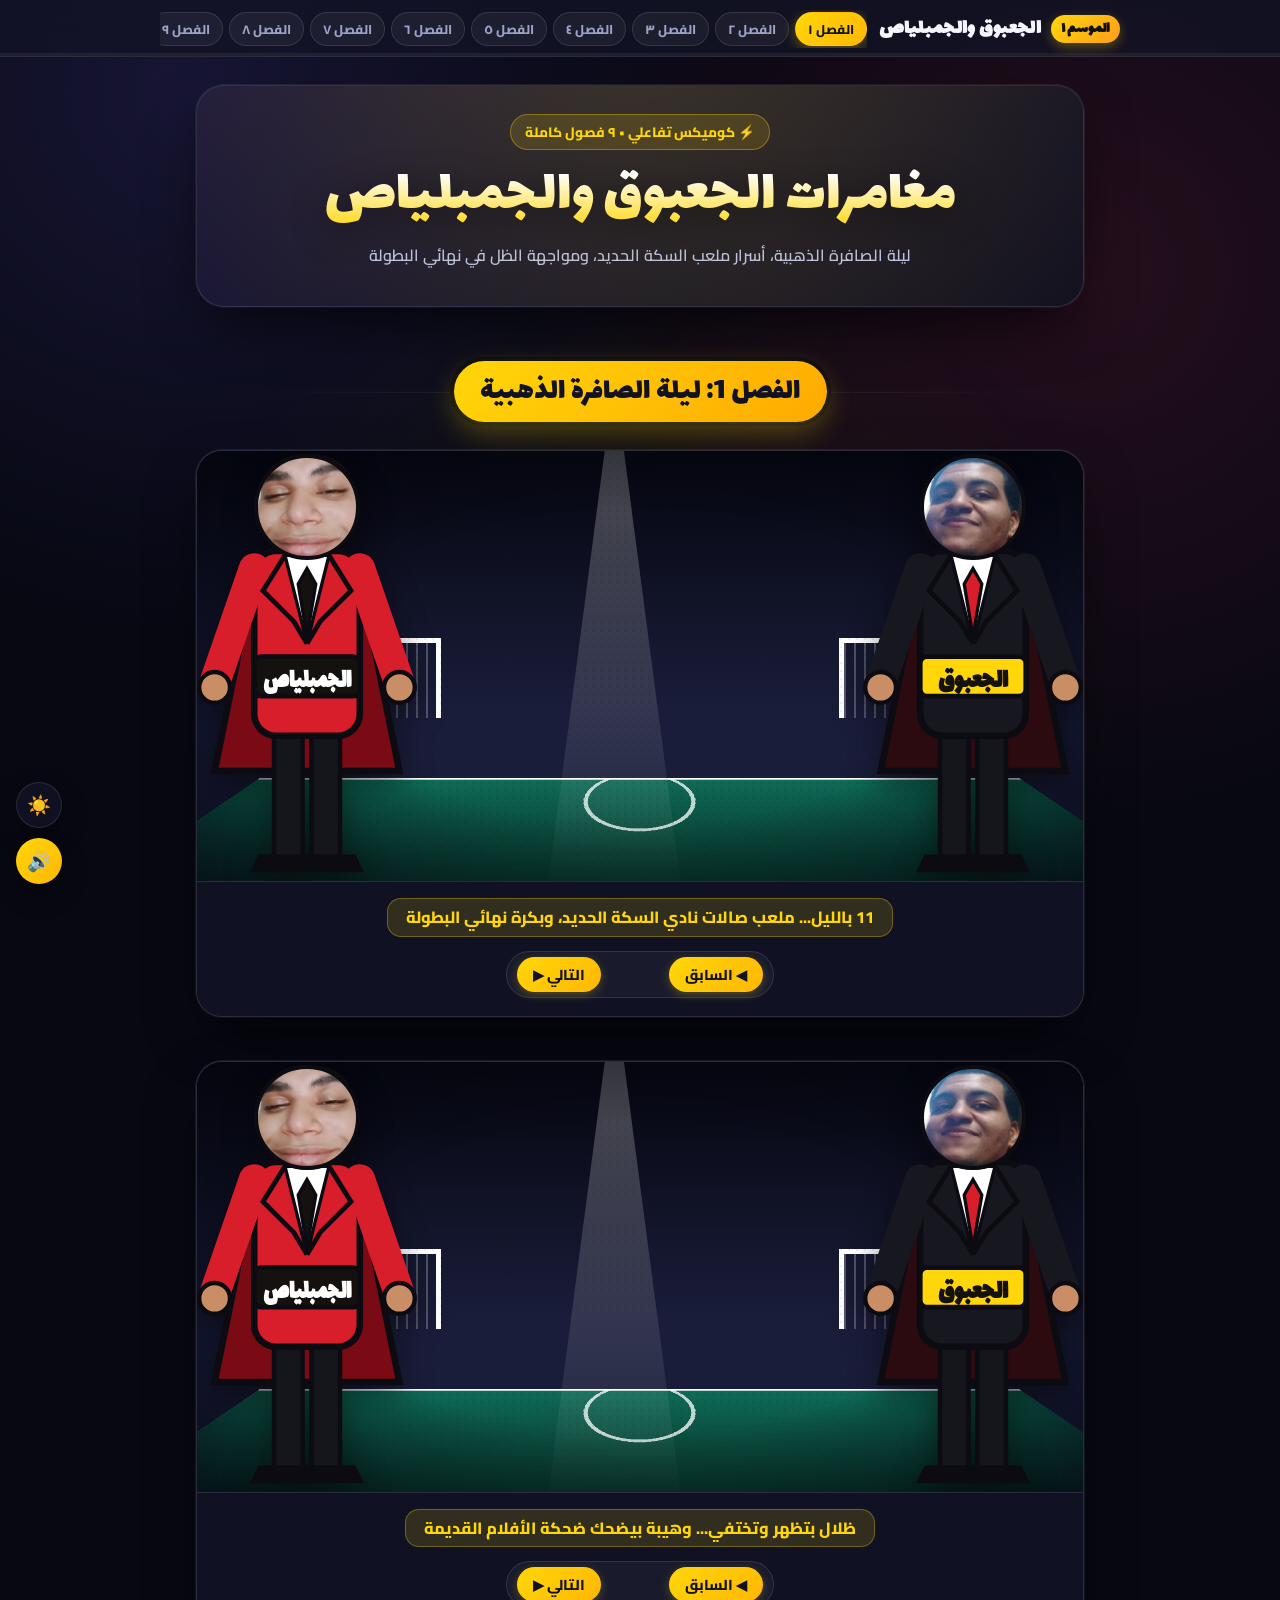
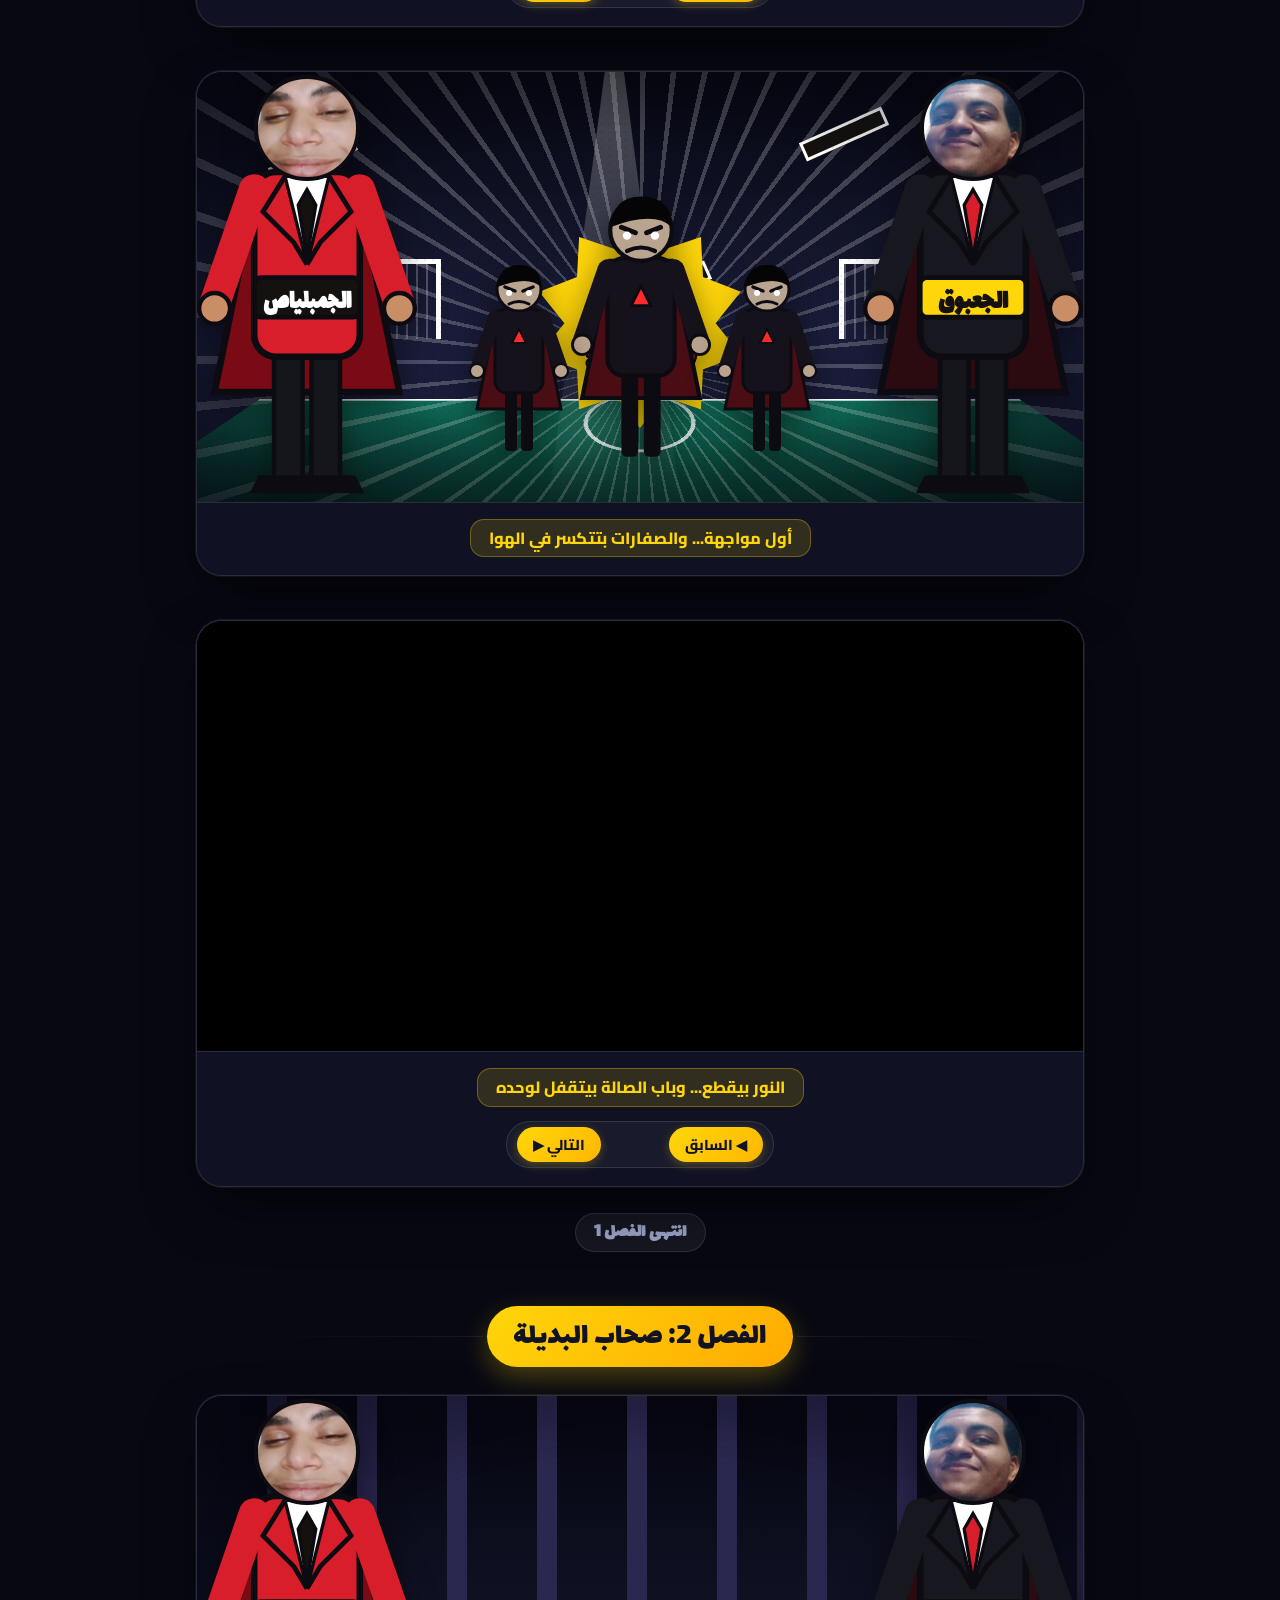
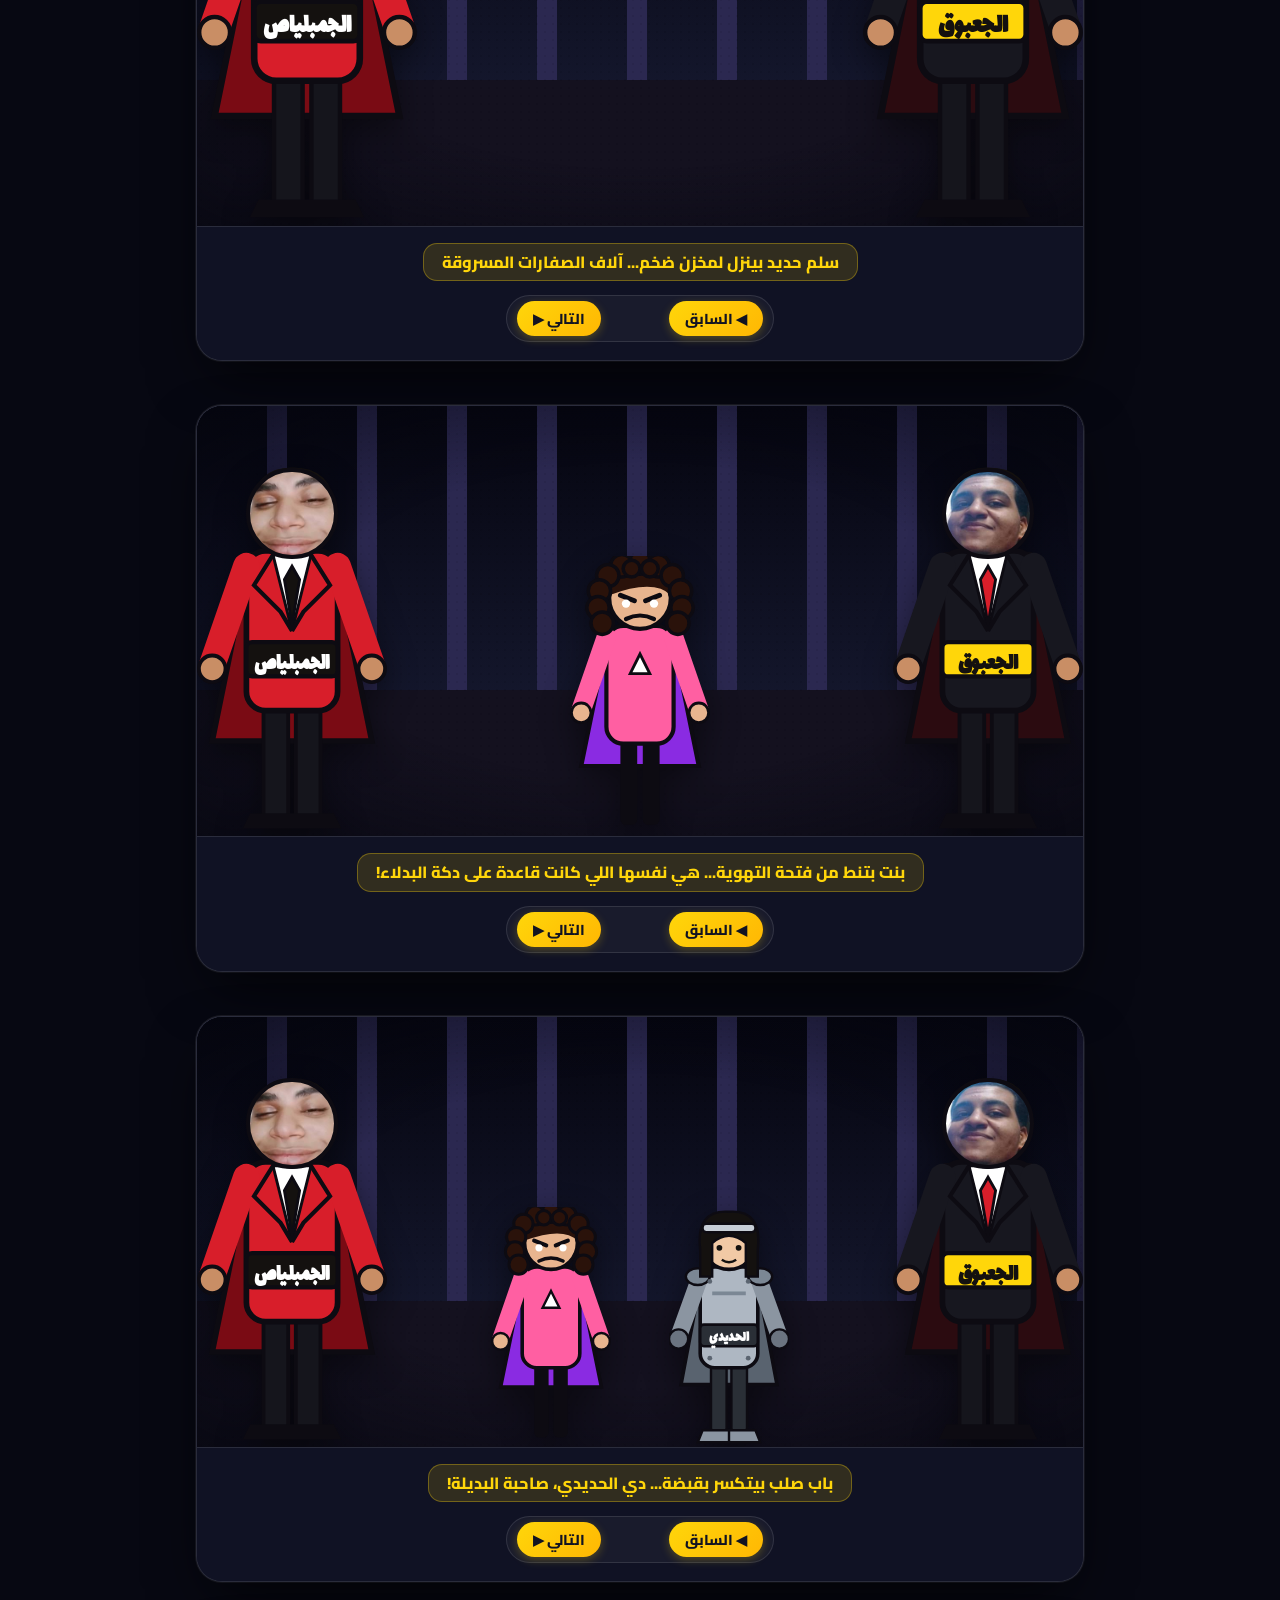
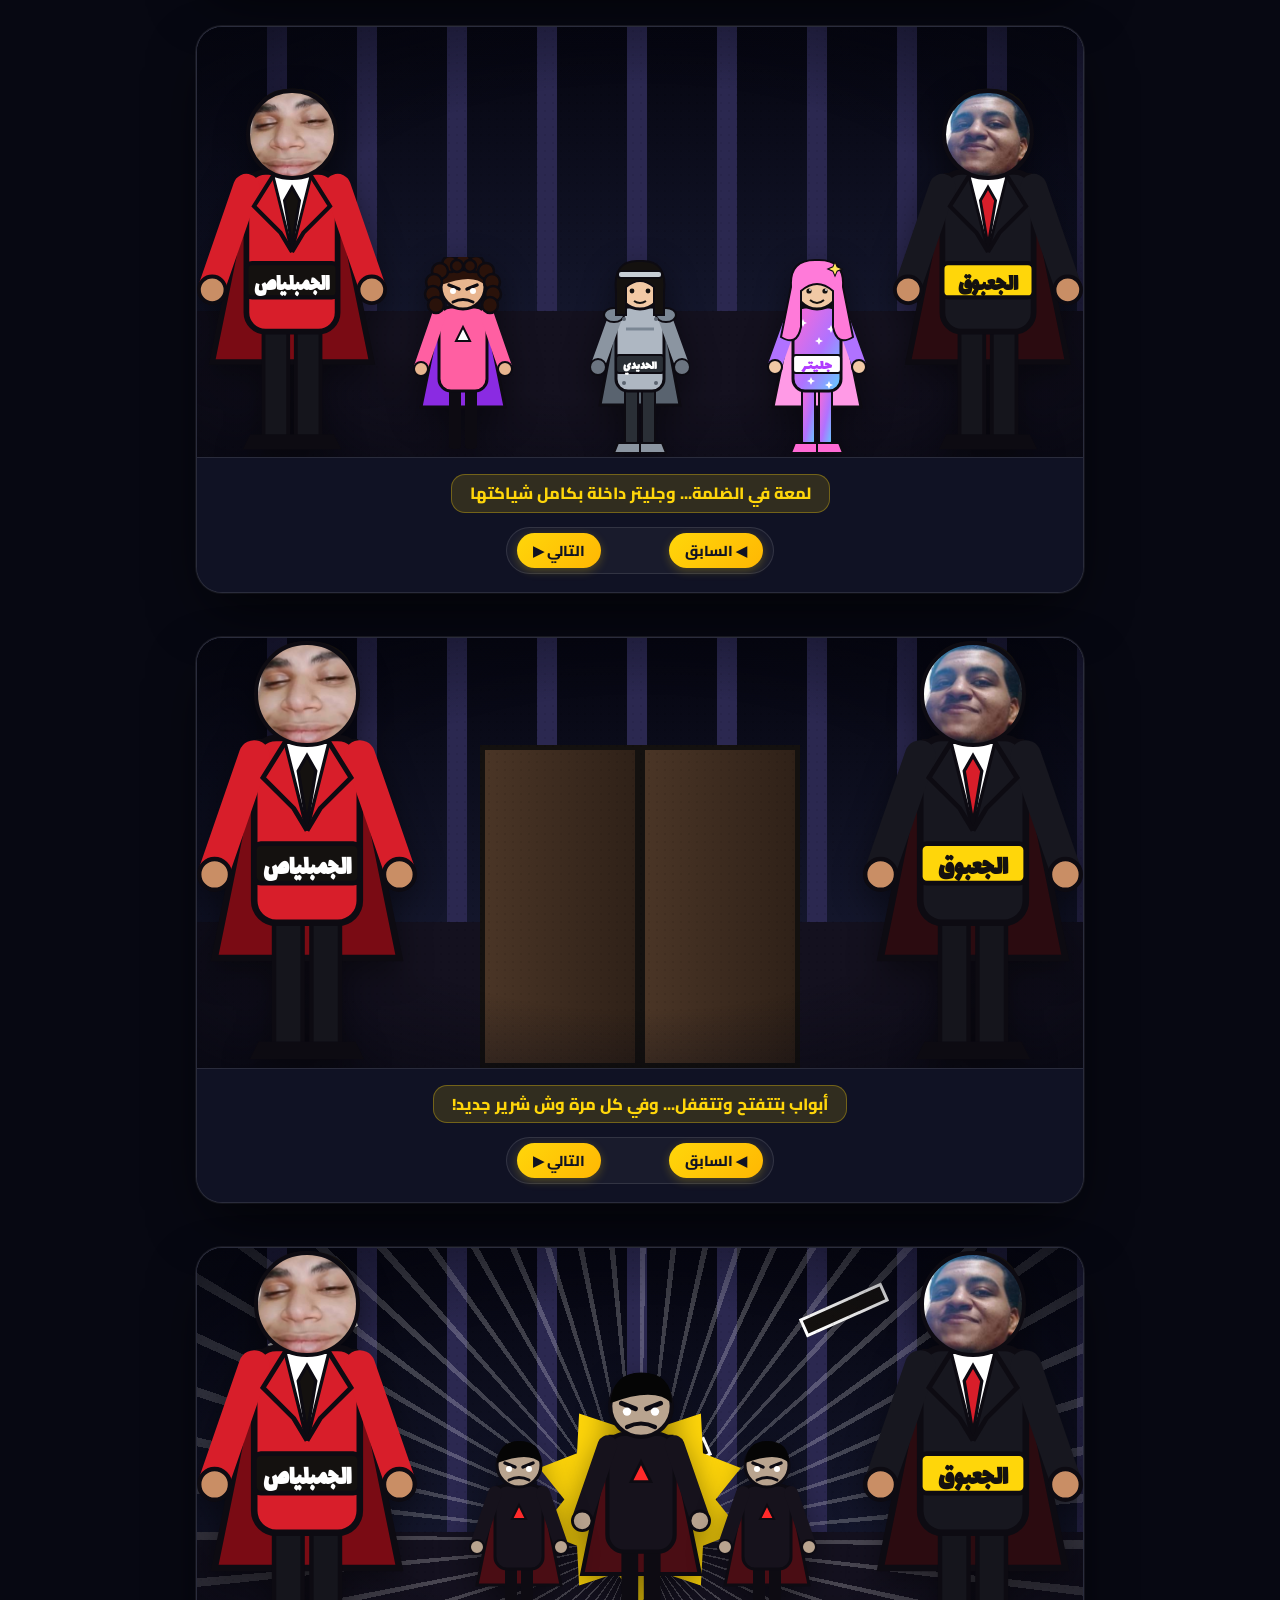
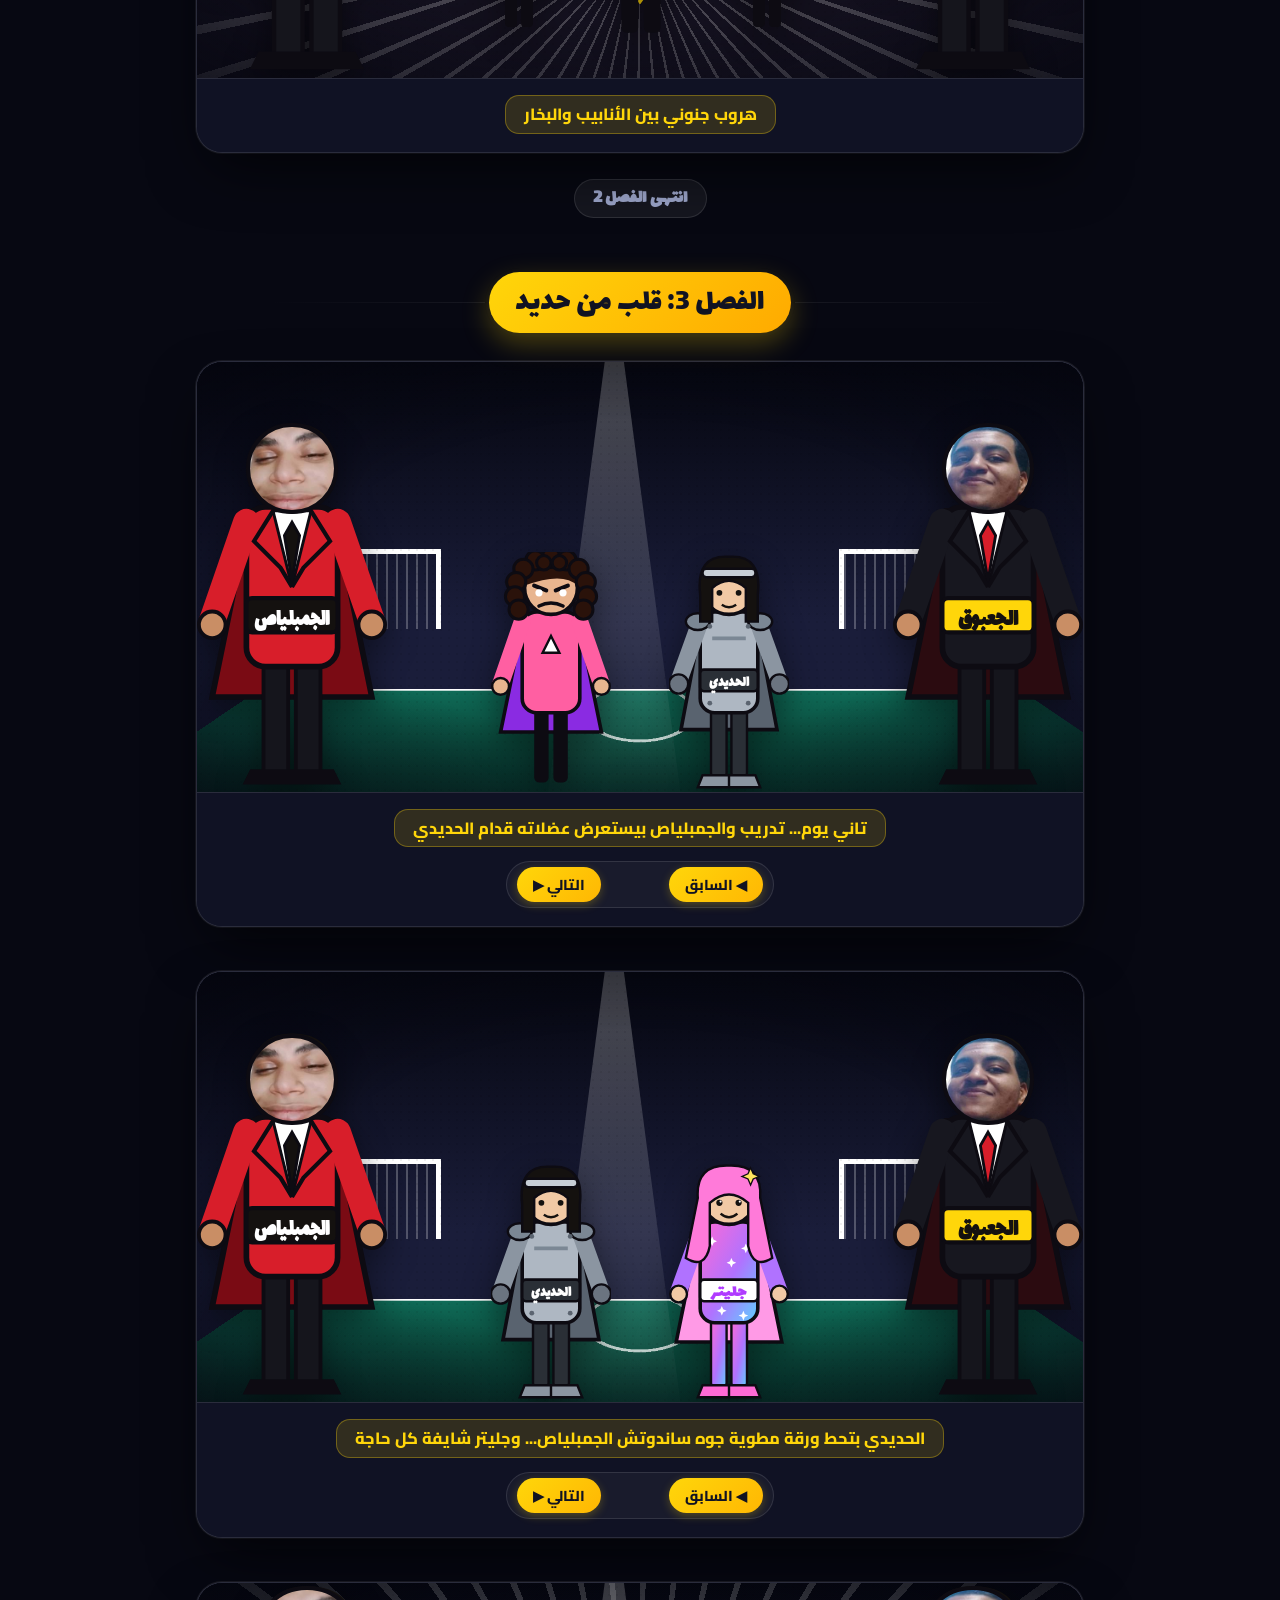
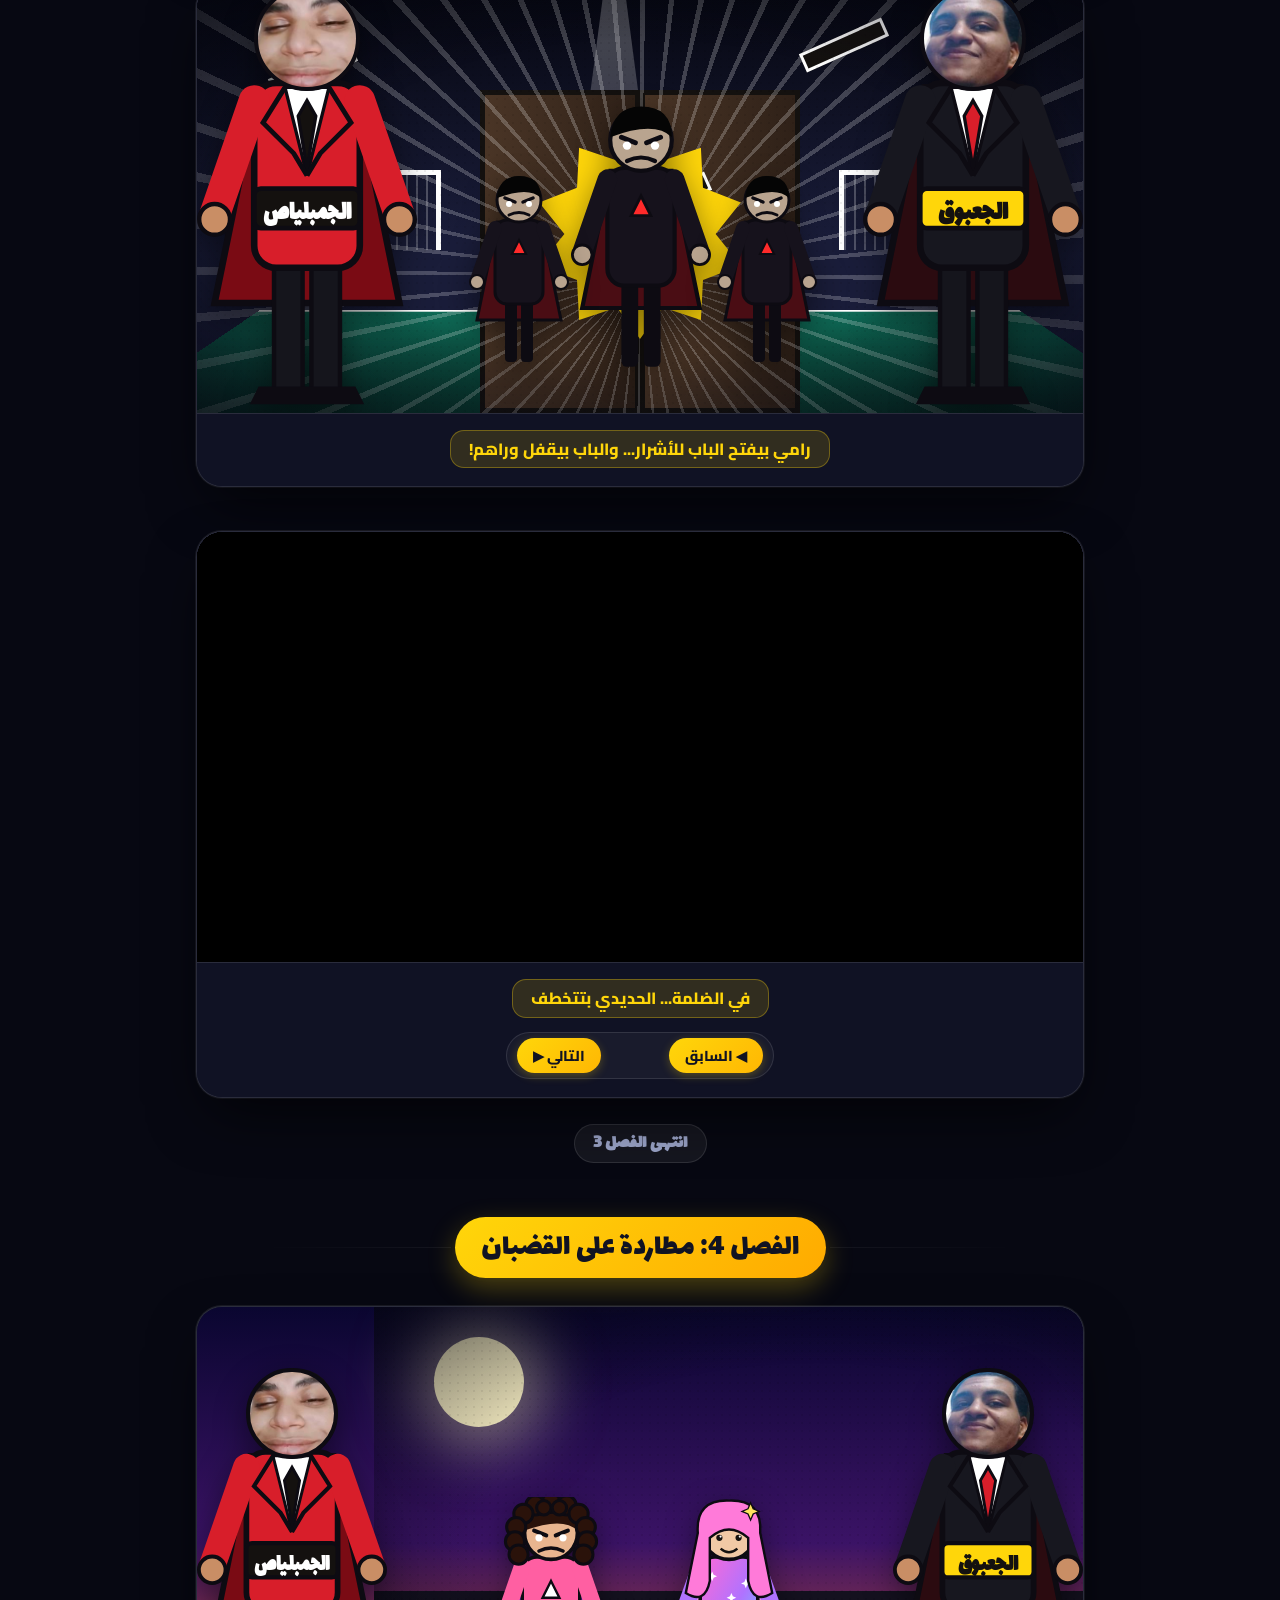
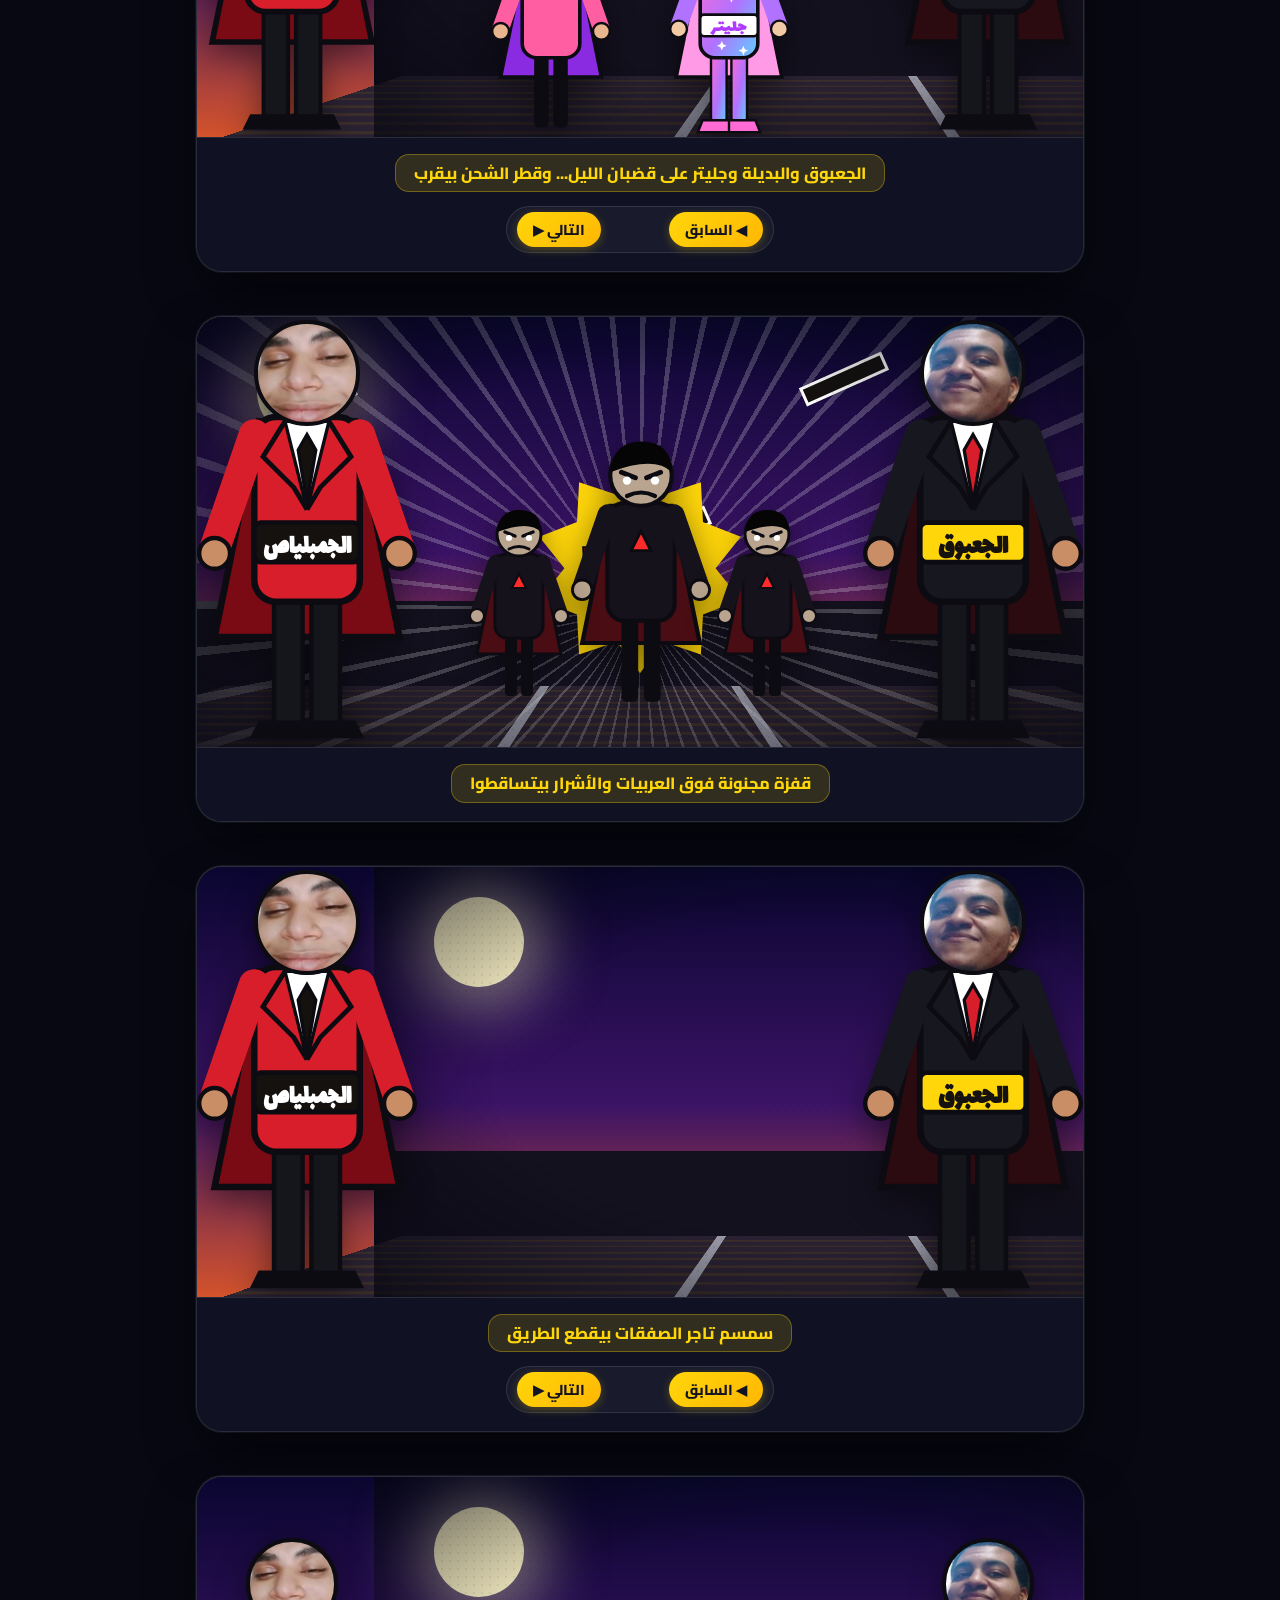
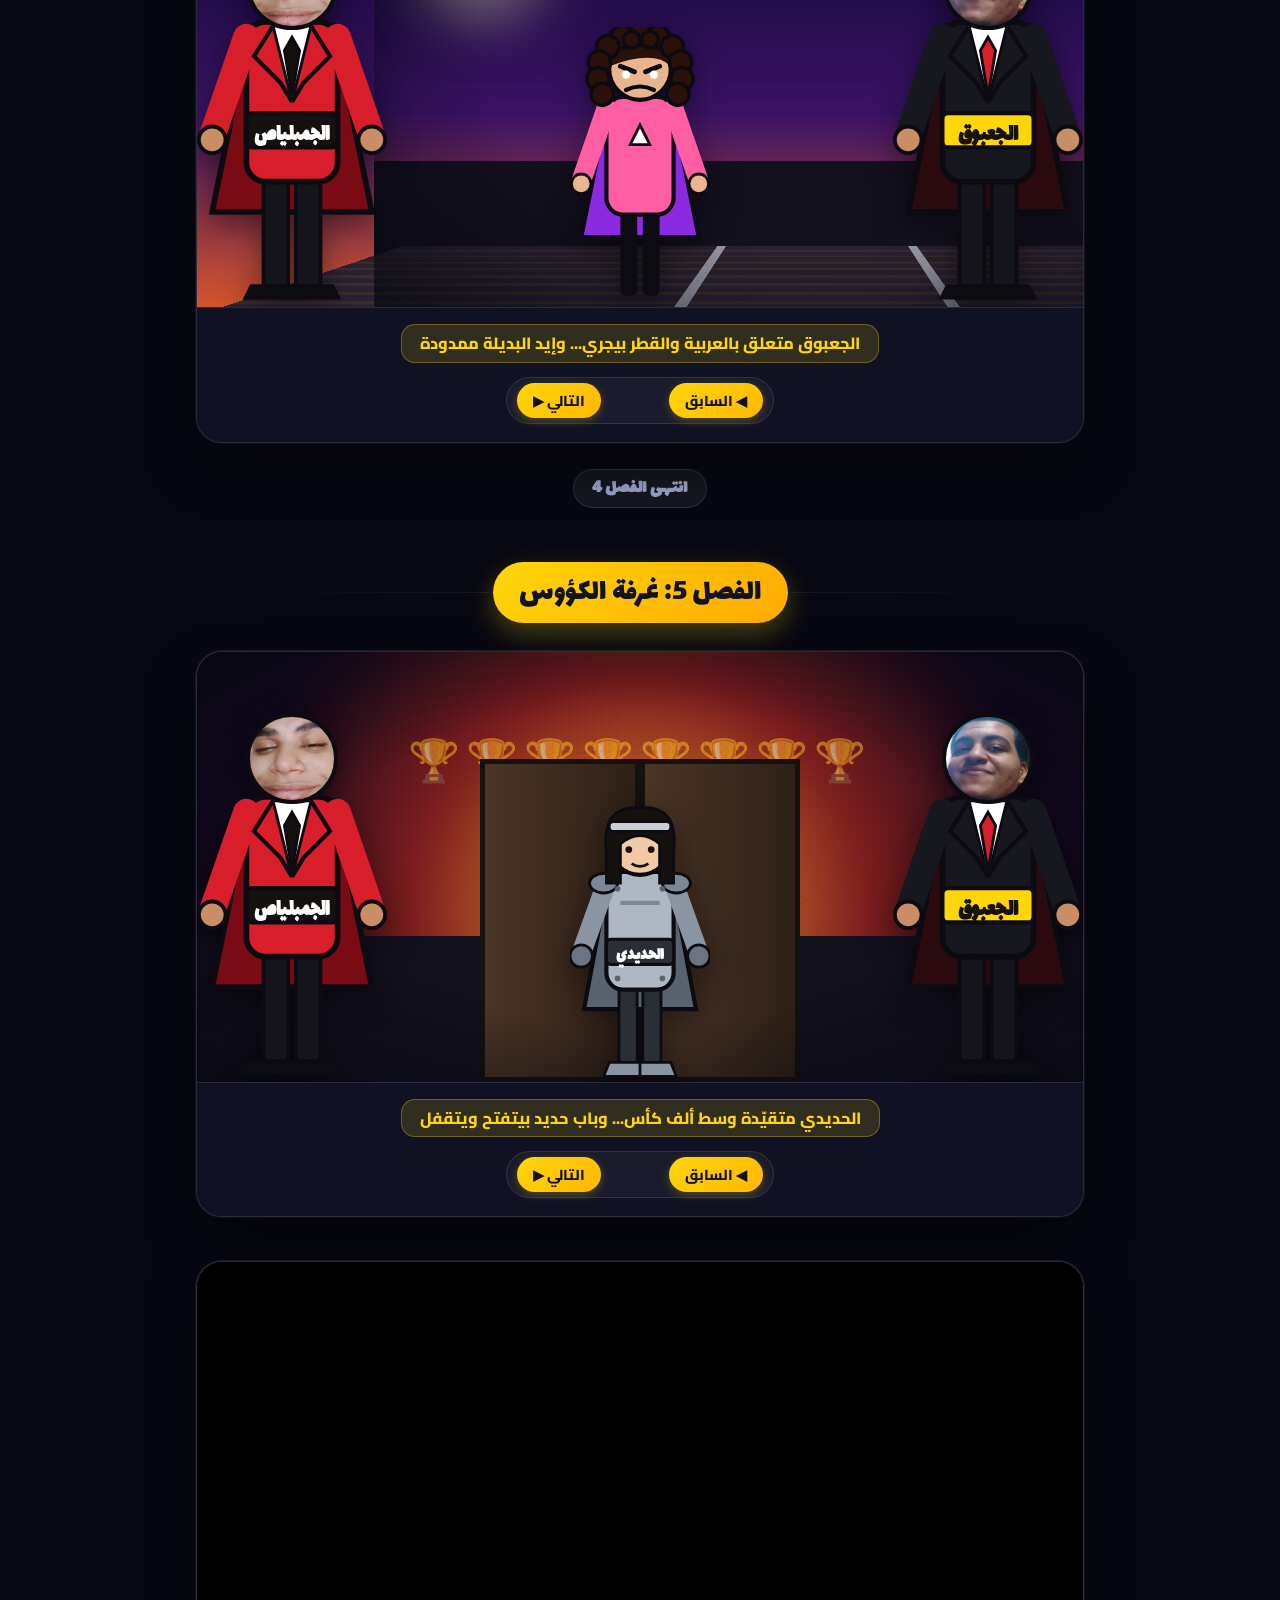
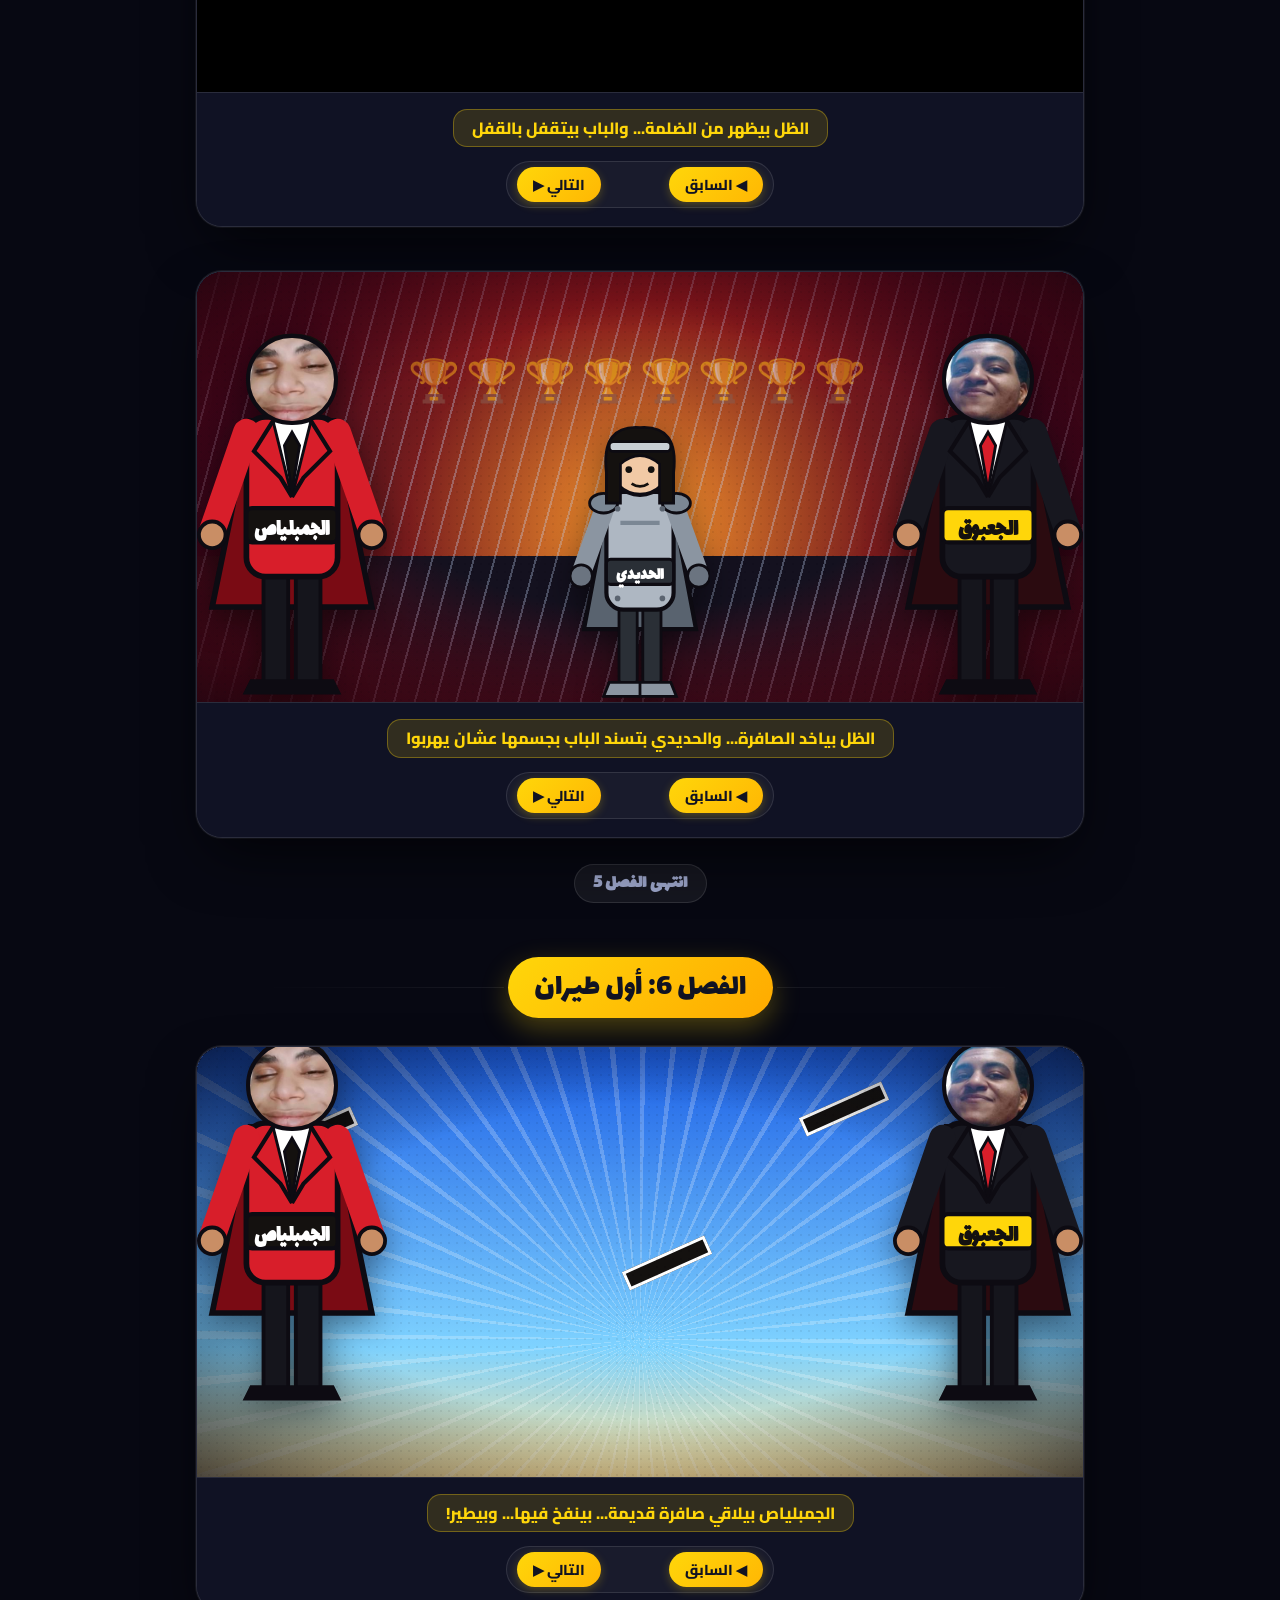
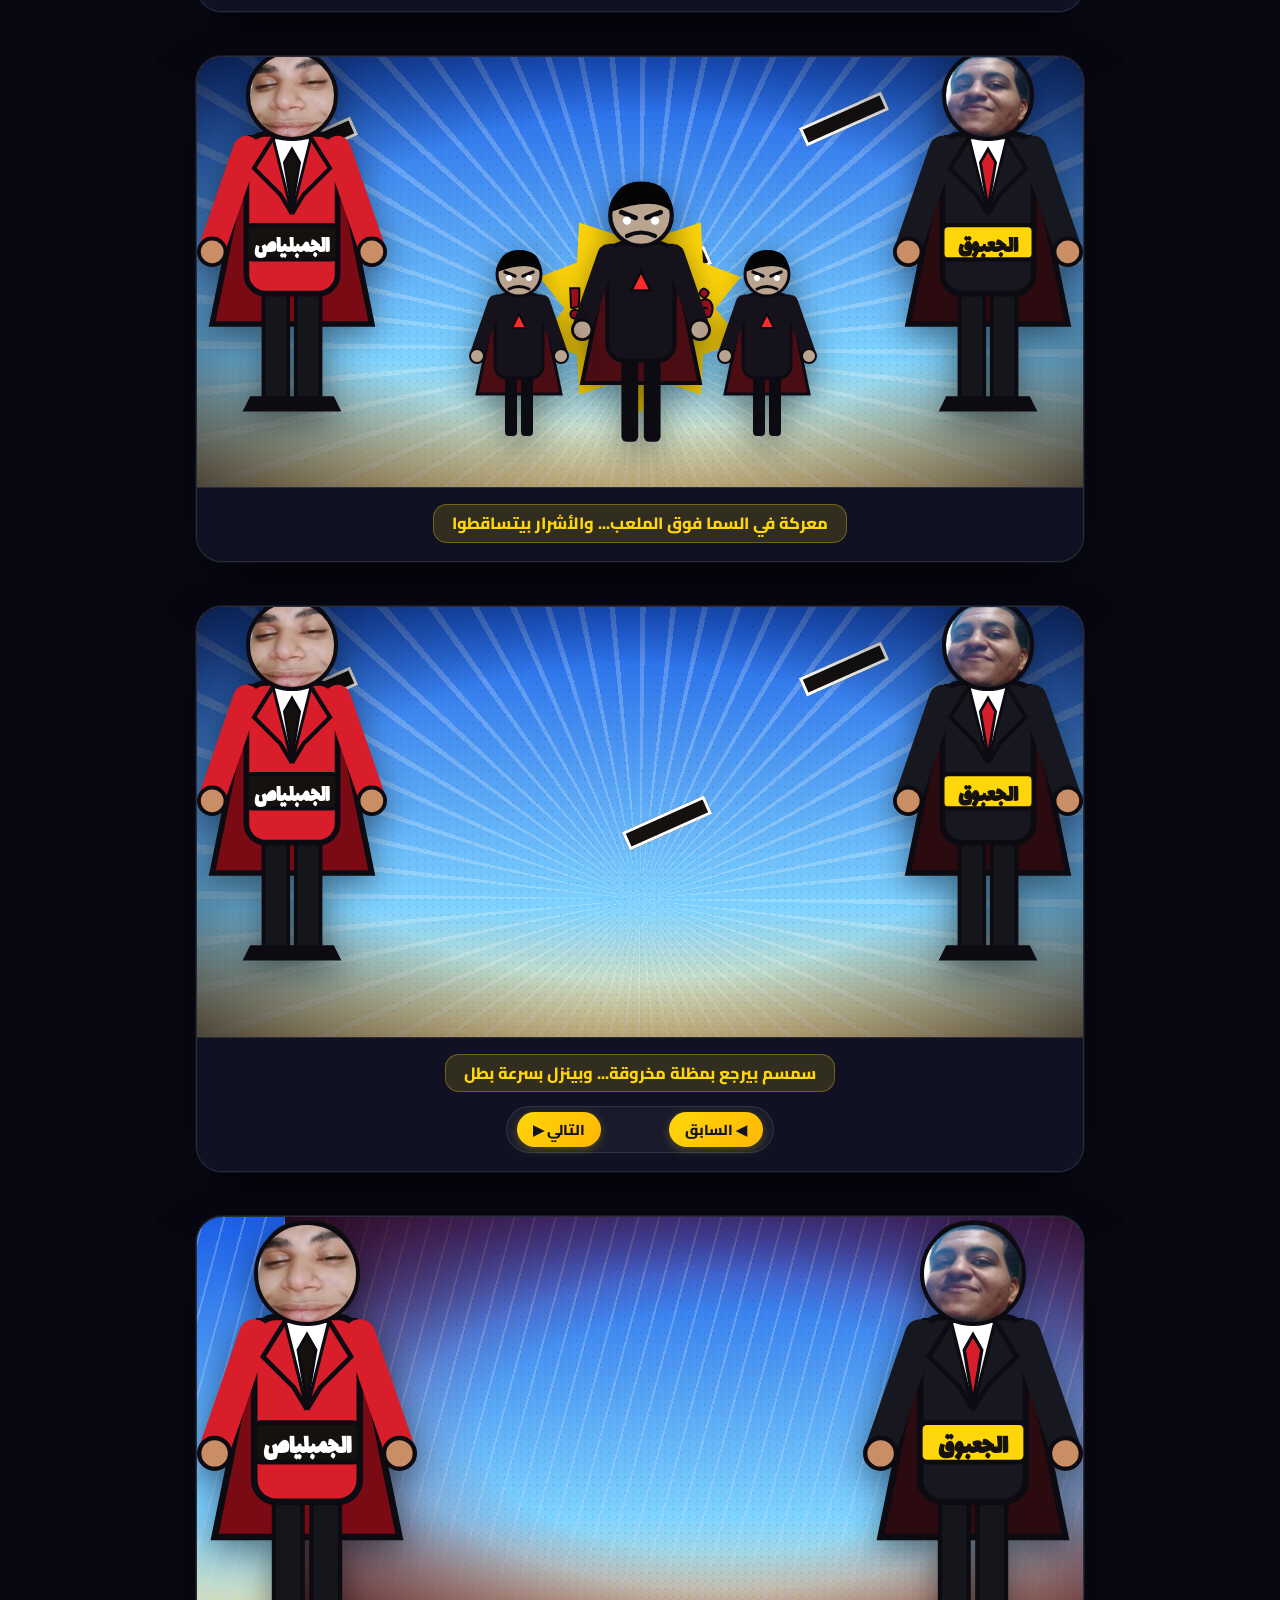
==== commit 3399e9b3: "Rename مغامرات-الجعبوق-والجمبلياص-مودرن (1).html to index.html" ====
--- a/index.html
+++ b/index.html
@@ -1,464 +1,1033 @@
 <!DOCTYPE html>
-<html lang="ar" dir="rtl">
+<html lang="ar" dir="rtl" data-theme="dark">
 <head>
-    <meta charset="UTF-8">
-    <meta name="viewport" content="width=device-width, initial-scale=1.0">
-    <title>مغامرات الجعبوق والجمبلياص - مودرن</title>
-    <link href="https://fonts.googleapis.com/css2?family=Cairo:wght@400;700;900&display=swap" rel="stylesheet">
-    <style>
-        :root {
-            --bg-dark: #090b10;
-            --card-bg: #131722;
-            --primary: #ff5722;
-            --secondary: #00e5ff;
-            --accent: #ffd600;
-            --text-main: #f4f6fb;
-            --text-muted: #94a3b8;
-        }
-
-        * {
-            margin: 0;
-            padding: 0;
-            box-sizing: border-box;
-            font-family: 'Cairo', sans-serif;
-        }
-
-        body {
-            background-color: var(--bg-dark);
-            color: var(--text-main);
-            overflow-x: hidden;
-            line-height: 1.6;
-        }
-
-        /* Intro Splash Screen */
-        #intro {
-            position: fixed;
-            inset: 0;
-            background: radial-gradient(circle at center, #1e2436 0%, #090b10 100%);
-            display: flex;
-            flex-direction: column;
-            align-items: center;
-            justify-content: center;
-            z-index: 9999;
-            transition: opacity 0.8s ease, visibility 0.8s ease;
-            text-align: center;
-            padding: 20px;
-        }
-
-        #intro.hidden {
-            opacity: 0;
-            visibility: hidden;
-            pointer-events: none;
-        }
-
-        .intro-badge {
-            background: rgba(255, 87, 34, 0.15);
-            color: var(--primary);
-            border: 1px solid var(--primary);
-            padding: 6px 18px;
-            border-radius: 50px;
-            font-weight: 700;
-            font-size: 0.9rem;
-            margin-bottom: 20px;
-            letter-spacing: 1px;
-        }
-
-        .intro-title {
-            font-size: clamp(2.5rem, 6vw, 4.5rem);
-            font-weight: 900;
-            background: linear-gradient(135deg, #fff 0%, var(--secondary) 50%, var(--primary) 100%);
-            -webkit-background-clip: text;
-            -webkit-text-fill-color: transparent;
-            margin-bottom: 15px;
-        }
-
-        .intro-sub {
-            color: var(--text-muted);
-            font-size: 1.2rem;
-            max-width: 600px;
-            margin-bottom: 35px;
-        }
-
-        .btn-enter {
-            background: linear-gradient(45deg, var(--primary), #ff8a00);
-            color: #fff;
-            border: none;
-            padding: 15px 45px;
-            font-size: 1.2rem;
-            font-weight: 900;
-            border-radius: 50px;
-            cursor: pointer;
-            box-shadow: 0 10px 30px rgba(255, 87, 34, 0.4);
-            transition: transform 0.3s ease, box-shadow 0.3s ease;
-        }
-
-        .btn-enter:hover {
-            transform: translateY(-4px) scale(1.03);
-            box-shadow: 0 15px 40px rgba(255, 87, 34, 0.6);
-        }
-
-        /* Topbar */
-        header.topbar {
-            position: sticky;
-            top: 0;
-            background: rgba(9, 11, 16, 0.85);
-            backdrop-filter: blur(12px);
-            border-bottom: 1px solid rgba(255, 255, 255, 0.08);
-            padding: 15px 5%;
-            display: flex;
-            justify-content: space-between;
-            align-items: center;
-            z-index: 100;
-        }
-
-        .logo {
-            font-size: 1.4rem;
-            font-weight: 900;
-            color: #fff;
-        }
-
-        .logo span {
-            color: var(--primary);
-        }
-
-        nav a {
-            color: var(--text-muted);
-            text-decoration: none;
-            margin-right: 25px;
-            font-weight: 700;
-            transition: color 0.3s;
-        }
-
-        nav a:hover {
-            color: var(--secondary);
-        }
-
-        /* Hero Poster Section */
-        .hero {
-            position: relative;
-            min-height: 85vh;
-            display: flex;
-            align-items: center;
-            justify-content: center;
-            padding: 60px 5%;
-            background: 
-                radial-gradient(circle at 20% 30%, rgba(0, 229, 255, 0.12), transparent 40%),
-                radial-gradient(circle at 80% 70%, rgba(255, 87, 34, 0.15), transparent 40%);
-        }
-
-        .poster-container {
-            max-width: 1100px;
-            width: 100%;
-            display: grid;
-            grid-template-columns: 1.2fr 1fr;
-            gap: 40px;
-            align-items: center;
-            background: var(--card-bg);
-            border: 1px solid rgba(255, 255, 255, 0.1);
-            border-radius: 28px;
-            padding: 45px;
-            box-shadow: 0 25px 60px rgba(0, 0, 0, 0.6);
-        }
-
-        .tag-line {
-            display: inline-block;
-            background: rgba(0, 229, 255, 0.1);
-            color: var(--secondary);
-            padding: 5px 14px;
-            border-radius: 8px;
-            font-weight: 700;
-            font-size: 0.9rem;
-            margin-bottom: 15px;
-        }
-
-        .hero h1 {
-            font-size: clamp(2.2rem, 4vw, 3.4rem);
-            font-weight: 900;
-            line-height: 1.2;
-            margin-bottom: 20px;
-        }
-
-        .hero h1 .highlight {
-            color: var(--accent);
-        }
-
-        .hero p {
-            color: var(--text-muted);
-            font-size: 1.1rem;
-            margin-bottom: 30px;
-        }
-
-        .meta-info {
-            display: flex;
-            gap: 20px;
-            flex-wrap: wrap;
-            margin-bottom: 30px;
-        }
-
-        .meta-box {
-            background: rgba(255, 255, 255, 0.04);
-            padding: 10px 18px;
-            border-radius: 12px;
-            border: 1px solid rgba(255, 255, 255, 0.06);
-            font-size: 0.95rem;
-        }
-
-        .meta-box strong {
-            color: var(--secondary);
-            display: block;
-            font-size: 0.8rem;
-        }
-
-        .poster-art {
-            position: relative;
-            height: 420px;
-            border-radius: 20px;
-            background: linear-gradient(145deg, #1b2234, #0d1018);
-            border: 2px solid rgba(255, 214, 0, 0.3);
-            display: flex;
-            flex-direction: column;
-            align-items: center;
-            justify-content: center;
-            text-align: center;
-            padding: 30px;
-            overflow: hidden;
-        }
-
-        .poster-art::before {
-            content: "2026";
-            position: absolute;
-            font-size: 9rem;
-            font-weight: 900;
-            color: rgba(255, 255, 255, 0.03);
-            top: -20px;
-            left: -10px;
-        }
-
-        .duo-emblem {
-            font-size: 4.5rem;
-            margin-bottom: 15px;
-            filter: drop-shadow(0 0 20px rgba(255, 214, 0, 0.4));
-        }
-
-        .poster-art h3 {
-            font-size: 1.8rem;
-            font-weight: 900;
-            color: var(--accent);
-        }
-
-        .poster-art span {
-            color: var(--text-muted);
-            font-size: 0.95rem;
-            margin-top: 8px;
-        }
-
-        /* Sections & Cards */
-        .section {
-            padding: 70px 5%;
-            max-width: 1200px;
-            margin: 0 auto;
-        }
-
-        .section-title {
-            text-align: center;
-            font-size: 2.2rem;
-            font-weight: 900;
-            margin-bottom: 45px;
-        }
-
-        .section-title span {
-            color: var(--primary);
-        }
-
-        .cards-grid {
-            display: grid;
-            grid-template-columns: repeat(auto-fit, minmax(280px, 1fr));
-            gap: 25px;
-        }
-
-        .char-card {
-            background: var(--card-bg);
-            border: 1px solid rgba(255, 255, 255, 0.08);
-            border-radius: 20px;
-            padding: 30px;
-            transition: transform 0.3s ease, border-color 0.3s ease;
-            cursor: pointer;
-        }
-
-        .char-card:hover {
-            transform: translateY(-8px);
-            border-color: var(--secondary);
-        }
-
-        .char-icon {
-            font-size: 2.8rem;
-            margin-bottom: 15px;
-        }
-
-        .char-card h3 {
-            font-size: 1.5rem;
-            margin-bottom: 10px;
-            color: #fff;
-        }
-
-        .char-role {
-            color: var(--primary);
-            font-weight: 700;
-            font-size: 0.9rem;
-            margin-bottom: 12px;
-            display: block;
-        }
-
-        .char-card p {
-            color: var(--text-muted);
-            font-size: 0.95rem;
-        }
-
-        /* Mini Game Box */
-        .game-box {
-            background: linear-gradient(145deg, #131722, #1a2030);
-            border: 1px solid rgba(0, 229, 255, 0.25);
-            border-radius: 24px;
-            padding: 40px;
-            text-align: center;
-            max-width: 800px;
-            margin: 0 auto;
-        }
-
-        .game-choices {
-            display: flex;
-            gap: 15px;
-            justify-content: center;
-            flex-wrap: wrap;
-            margin-top: 25px;
-        }
-
-        .choice-btn {
-            background: rgba(255, 255, 255, 0.06);
-            color: #fff;
-            border: 1px solid rgba(255, 255, 255, 0.15);
-            padding: 12px 24px;
-            border-radius: 12px;
-            font-weight: 700;
-            cursor: pointer;
-            transition: all 0.3s ease;
-        }
-
-        .choice-btn:hover {
-            background: var(--primary);
-            border-color: var(--primary);
-        }
-
-        #game-result {
-            margin-top: 25px;
-            padding: 18px;
-            border-radius: 12px;
-            background: rgba(0, 229, 255, 0.08);
-            color: var(--secondary);
-            font-weight: 700;
-            display: none;
-        }
-
-        /* Modal */
-        .modal {
-            position: fixed;
-            inset: 0;
-            background: rgba(0, 0, 0, 0.85);
-            display: none;
-            align-items: center;
-            justify-content: center;
-            z-index: 1000;
-            padding: 20px;
-        }
-
-        .modal.active {
-            display: flex;
-        }
-
-        .modal-content {
-            background: var(--card-bg);
-            border: 1px solid var(--secondary);
-            border-radius: 24px;
-            padding: 35px;
-            max-width: 550px;
-            width: 100%;
-            text-align: center;
-            position: relative;
-        }
-
-        .close-modal {
-            position: absolute;
-            top: 15px;
-            left: 20px;
-            background: none;
-            border: none;
-            color: var(--text-muted);
-            font-size: 1.8rem;
-            cursor: pointer;
-        }
-
-        .btn-action {
-            background: var(--secondary);
-            color: #090b10;
-            border: none;
-            padding: 12px 28px;
-            border-radius: 12px;
-            font-weight: 900;
-            font-size: 1rem;
-            cursor: pointer;
-            transition: opacity 0.3s;
-        }
-
-        .btn-action:hover {
-            opacity: 0.85;
-        }
-
-        footer {
-            text-align: center;
-            padding: 30px;
-            border-top: 1px solid rgba(255, 255, 255, 0.06);
-            color: var(--text-muted);
-            font-size: 0.9rem;
-        }
-
-        @media (max-width: 850px) {
-            .poster-container {
-                grid-template-columns: 1fr;
-                padding: 25px;
-            }
-            .poster-art {
-                height: 300px;
-            }
-            nav {
-                display: none;
-            }
-        }
-    </style>
+<meta charset="utf-8">
+<meta name="viewport" content="width=device-width, initial-scale=1, viewport-fit=cover">
+<title>مغامرات الجعبوق والجمبلياص | الموسم الأول</title>
+<link rel="preconnect" href="https://fonts.googleapis.com">
+<link rel="preconnect" href="https://fonts.gstatic.com" crossorigin>
+<link href="https://fonts.googleapis.com/css2?family=Lalezar&family=Cairo:wght@600;700;800;900&family=Bangers&display=swap" rel="stylesheet">
+<style>
+:root {
+  --bg: #070812;
+  --bg-elevated: rgba(18, 20, 38, 0.78);
+  --bg-card: #101224;
+  --ink: #090a14;
+  --text: #f4f6ff;
+  --text-muted: #9aa3c7;
+  --accent: #ffd60a;
+  --accent-2: #ff3b6b;
+  --accent-3: #6c5ce7;
+  --border-subtle: rgba(255, 255, 255, 0.11);
+  --glass-blur: blur(18px);
+  --shadow-card: 0 24px 60px -15px rgba(0, 0, 0, 0.75), 0 0 0 1px rgba(255, 255, 255, 0.08);
+  --cap: #ffd60a;
+  box-sizing: border-box;
+  padding-top: env(safe-area-inset-top, 0px);
+  padding-bottom: env(safe-area-inset-bottom, 0px);
+}
+
+:root[data-theme="light"] {
+  --bg: #f2f4fa;
+  --bg-elevated: rgba(255, 255, 255, 0.86);
+  --bg-card: #ffffff;
+  --text: #111322;
+  --text-muted: #525b7a;
+  --border-subtle: rgba(17, 19, 34, 0.1);
+  --shadow-card: 0 20px 50px -15px rgba(17, 19, 34, 0.16), 0 0 0 1px rgba(17, 19, 34, 0.07);
+}
+
+html {
+  scroll-padding-top: 84px;
+  scroll-behavior: smooth;
+}
+
+* { box-sizing: border-box; }
+
+body {
+  margin: 0;
+  background: var(--bg);
+  color: var(--text);
+  font-family: "Cairo", Tahoma, sans-serif;
+  font-weight: 700;
+  overflow-x: hidden;
+  transition: background-color 0.35s ease, color 0.35s ease;
+  background-image:
+    radial-gradient(circle at 15% 10%, rgba(108, 92, 231, 0.16), transparent 40%),
+    radial-gradient(circle at 85% 30%, rgba(255, 59, 107, 0.12), transparent 45%),
+    radial-gradient(circle at 50% 80%, rgba(255, 214, 10, 0.08), transparent 50%);
+  background-attachment: fixed;
+}
+
+h1, h2 {
+  font-family: "Lalezar", "Cairo", Impact, sans-serif;
+  font-weight: 400;
+  margin: 0;
+}
+
+/* Modern Sticky Glass Header */
+.topbar {
+  position: sticky;
+  top: 0;
+  z-index: 60;
+  background: var(--bg-elevated);
+  backdrop-filter: var(--glass-blur);
+  -webkit-backdrop-filter: var(--glass-blur);
+  border-bottom: 1px solid var(--border-subtle);
+  padding: 10px 16px 8px;
+}
+
+.topbar-inner {
+  max-width: 960px;
+  margin: 0 auto;
+  display: flex;
+  align-items: center;
+  justify-content: space-between;
+  gap: 12px;
+}
+
+.brand {
+  display: flex;
+  align-items: center;
+  gap: 10px;
+  flex-shrink: 0;
+}
+
+.brand-badge {
+  background: linear-gradient(135deg, #ffd60a, #ff9d1c);
+  color: #111;
+  font-family: "Lalezar", sans-serif;
+  font-size: 0.95rem;
+  padding: 2px 10px;
+  border-radius: 999px;
+  box-shadow: 0 4px 12px rgba(255, 214, 10, 0.3);
+}
+
+.brand-title {
+  font-family: "Lalezar", sans-serif;
+  font-size: 1.3rem;
+  color: var(--text);
+  letter-spacing: 0.3px;
+}
+
+.ch-nav {
+  display: flex;
+  align-items: center;
+  gap: 6px;
+  overflow-x: auto;
+  scrollbar-width: none;
+  padding: 2px 0;
+}
+.ch-nav::-webkit-scrollbar { display: none; }
+
+.ch-pill {
+  appearance: none;
+  border: 1px solid var(--border-subtle);
+  background: rgba(255, 255, 255, 0.05);
+  color: var(--text-muted);
+  font-family: "Cairo", sans-serif;
+  font-weight: 800;
+  font-size: 0.8rem;
+  padding: 4px 12px;
+  border-radius: 999px;
+  cursor: pointer;
+  white-space: nowrap;
+  transition: all 0.25s ease;
+}
+
+:root[data-theme="light"] .ch-pill {
+  background: rgba(17, 19, 34, 0.04);
+}
+
+.ch-pill:hover {
+  color: var(--text);
+  border-color: rgba(255, 214, 10, 0.5);
+  transform: translateY(-1px);
+}
+
+.ch-pill.active {
+  background: linear-gradient(135deg, #ffd60a, #ffb703);
+  color: #111322;
+  border-color: transparent;
+  box-shadow: 0 4px 14px rgba(255, 214, 10, 0.35);
+}
+
+.progress-track {
+  position: absolute;
+  left: 0;
+  right: 0;
+  bottom: 0;
+  height: 3px;
+  background: rgba(255, 255, 255, 0.06);
+}
+
+#read-prog {
+  height: 100%;
+  width: 0%;
+  background: linear-gradient(90deg, #ff3b6b, #ffd60a, #5fd0ff);
+  transition: width 0.12s ease-out;
+}
+
+/* Main Container */
+.wrap {
+  max-width: 920px;
+  margin: 0 auto;
+  padding: 28px 16px 80px;
+}
+
+/* Modern Hero Banner */
+.hero-header {
+  text-align: center;
+  padding: 28px 20px 36px;
+  margin-bottom: 24px;
+  border-radius: 28px;
+  background: linear-gradient(145deg, rgba(28, 24, 64, 0.85), rgba(14, 15, 32, 0.92));
+  border: 1px solid rgba(255, 255, 255, 0.12);
+  box-shadow: var(--shadow-card);
+  position: relative;
+  overflow: hidden;
+}
+
+.hero-header::before {
+  content: "";
+  position: absolute;
+  inset: -50%;
+  background: radial-gradient(circle at 50% 0%, rgba(255, 214, 10, 0.18), transparent 60%);
+  pointer-events: none;
+}
+
+.hero-tag {
+  display: inline-flex;
+  align-items: center;
+  gap: 6px;
+  background: rgba(255, 214, 10, 0.14);
+  color: #ffd60a;
+  border: 1px solid rgba(255, 214, 10, 0.35);
+  padding: 4px 14px;
+  border-radius: 999px;
+  font-size: 0.85rem;
+  font-weight: 800;
+  margin-bottom: 12px;
+}
+
+.top {
+  text-align: center;
+  font-size: clamp(2.3rem, 7vw, 3.8rem);
+  line-height: 1.12;
+  background: linear-gradient(180deg, #ffffff 15%, #ffd60a 100%);
+  -webkit-background-clip: text;
+  -webkit-text-fill-color: transparent;
+  filter: drop-shadow(0 6px 18px rgba(0, 0, 0, 0.45));
+}
+
+.hero-sub {
+  margin: 10px auto 0;
+  max-width: 560px;
+  color: #b8c1ec;
+  font-size: 1rem;
+  font-weight: 600;
+}
+
+/* Chapter Headers */
+.chw {
+  margin: 54px 0 28px;
+  text-align: center;
+  position: relative;
+}
+
+.chw::before {
+  content: "";
+  position: absolute;
+  left: 8%;
+  right: 8%;
+  top: 50%;
+  height: 1px;
+  background: linear-gradient(90deg, transparent, var(--border-subtle), transparent);
+  z-index: 0;
+}
+
+.chap {
+  position: relative;
+  z-index: 1;
+  display: inline-flex;
+  align-items: center;
+  gap: 10px;
+  margin: 0;
+  background: linear-gradient(135deg, #ffd60a, #ffaa00);
+  color: #111322;
+  border: none;
+  border-radius: 999px;
+  box-shadow: 0 10px 28px rgba(255, 214, 10, 0.28), 0 0 0 4px var(--bg);
+  padding: 6px 26px;
+  font-size: clamp(1.4rem, 4.5vw, 1.95rem);
+  transform: none;
+}
+
+.chw p {
+  position: relative;
+  z-index: 1;
+  margin: 14px auto 0;
+  color: var(--text-muted);
+  font-size: 1.05rem;
+}
+
+/* Modern Story Panels */
+.panel {
+  position: relative;
+  height: auto;
+  margin: 0 0 44px;
+  border-radius: 26px;
+  border: 1px solid var(--border-subtle);
+  box-shadow: var(--shadow-card);
+  background: var(--bg-card);
+  overflow: hidden;
+  transition: transform 0.35s cubic-bezier(0.2, 0.8, 0.2, 1), box-shadow 0.35s ease;
+}
+
+.panel:hover {
+  transform: translateY(-3px);
+}
+
+.pic {
+  position: relative;
+  height: 430px;
+  overflow: hidden;
+}
+
+.scene {
+  position: absolute;
+  inset: 0;
+  overflow: hidden;
+  background-size: cover;
+}
+
+.scene::after {
+  content: "";
+  position: absolute;
+  inset: 0;
+  background: radial-gradient(rgba(0, 0, 0, 0.18) 20%, transparent 22%);
+  background-size: 8px 8px;
+  mix-blend-mode: normal;
+  opacity: 0.35;
+  pointer-events: none;
+}
+
+.vig {
+  position: absolute;
+  inset: 0;
+  background: radial-gradient(transparent 52%, rgba(5, 6, 15, 0.72));
+  pointer-events: none;
+  z-index: 5;
+}
+
+/* Narration & Controls Bar */
+.talk {
+  padding: 16px 20px 18px;
+  border-top: 1px solid var(--border-subtle);
+  background: var(--bg-card);
+  text-align: center;
+  display: flex;
+  flex-direction: column;
+  align-items: center;
+  gap: 12px;
+}
+
+.nar {
+  display: inline-block;
+  background: rgba(255, 214, 10, 0.14);
+  color: #ffd60a;
+  border: 1px solid rgba(255, 214, 10, 0.32);
+  border-radius: 14px;
+  padding: 6px 18px;
+  font-size: 1.02rem;
+  font-weight: 800;
+  line-height: 1.5;
+  margin: 0;
+}
+
+:root[data-theme="light"] .nar {
+  background: #fff8d6;
+  color: #7a5900;
+  border-color: #f0d060;
+}
+
+.ctl {
+  display: inline-flex;
+  justify-content: center;
+  align-items: center;
+  gap: 12px;
+  margin-top: 2px;
+  background: rgba(255, 255, 255, 0.04);
+  border: 1px solid var(--border-subtle);
+  padding: 5px 10px;
+  border-radius: 999px;
+  font-size: 0.92rem;
+}
+
+:root[data-theme="light"] .ctl {
+  background: rgba(17, 19, 34, 0.04);
+}
+
+.ctl .ct {
+  min-width: 44px;
+  font-weight: 800;
+  color: var(--text-muted);
+  font-variant-numeric: tabular-nums;
+}
+
+.ctl button {
+  font: 800 0.9rem "Cairo", sans-serif;
+  background: linear-gradient(135deg, #ffd60a, #ffb703);
+  color: #111322;
+  border: none;
+  border-radius: 999px;
+  padding: 4px 16px;
+  cursor: pointer;
+  box-shadow: 0 3px 10px rgba(255, 214, 10, 0.25);
+  transition: transform 0.18s ease, opacity 0.2s ease, box-shadow 0.2s ease;
+}
+
+.ctl button:hover:not(:disabled) {
+  transform: scale(1.04);
+  box-shadow: 0 5px 14px rgba(255, 214, 10, 0.4);
+}
+
+.ctl button:active:not(:disabled) {
+  transform: scale(0.97);
+}
+
+.ctl button:disabled {
+  opacity: 0.35;
+  cursor: not-allowed;
+  box-shadow: none;
+}
+
+/* Modern Glass Speech Bubbles */
+.pic .bub {
+  position: absolute;
+  z-index: 9;
+  background: rgba(255, 255, 255, 0.96);
+  backdrop-filter: blur(10px);
+  -webkit-backdrop-filter: blur(10px);
+  color: #111322;
+  border: 2px solid rgba(17, 19, 34, 0.88);
+  border-radius: 20px;
+  padding: 8px 13px 9px;
+  font-size: clamp(0.84rem, 2.8vw, 1.02rem);
+  font-weight: 800;
+  line-height: 1.5;
+  text-align: center;
+  box-shadow: 0 12px 28px rgba(0, 0, 0, 0.42);
+  max-width: none;
+  opacity: 0;
+  visibility: hidden;
+  transform: scale(0.3) translateY(24px);
+  transition: opacity 0.25s, transform 0.35s cubic-bezier(0.3, 1.6, 0.5, 1), visibility 0s 0.25s;
+}
+
+.pic .bub::after { display: none; }
+
+.pic .bub.show {
+  opacity: 1;
+  visibility: visible;
+  transform: none;
+  transition: opacity 0.25s, transform 0.35s cubic-bezier(0.3, 1.6, 0.5, 1);
+}
+
+.pic .bub b {
+  display: block;
+  width: max-content;
+  margin: 0 auto 4px;
+  padding: 1px 11px;
+  border-radius: 999px;
+  color: #fff;
+  font-family: "Lalezar", sans-serif;
+  font-weight: 400;
+  font-size: 0.95em;
+  letter-spacing: 0.3px;
+  box-shadow: 0 2px 6px rgba(0, 0, 0, 0.25);
+}
+
+.pic .sa { inset-inline-start: 2%; bottom: 14px; width: min(36vw, 195px); }
+.pic .sm { inset-inline-end: 2%; bottom: 14px; width: min(36vw, 195px); }
+.pic .sg { left: 0; right: 0; margin: auto; bottom: 12px; width: min(32vw, 160px); }
+.pic .so { left: 0; right: 0; margin: auto; bottom: 14px; width: min(34vw, 190px); }
+.pic.hasg .so { bottom: calc(min(56vw, 280px) + 10px); }
+.pic.fz .sa, .pic.fz .sm, .pic.fz .so { bottom: calc(16% + 18px); }
+
+/* Chapter End Badge */
+.endch {
+  display: flex;
+  align-items: center;
+  justify-content: center;
+  gap: 12px;
+  flex-wrap: wrap;
+  margin: -18px 0 42px;
+}
+
+.endch span {
+  background: rgba(255, 255, 255, 0.06);
+  color: var(--text-muted);
+  border: 1px solid var(--border-subtle);
+  border-radius: 999px;
+  padding: 4px 18px;
+  font-family: "Lalezar", sans-serif;
+  font-size: 1.15rem;
+}
+
+/* Scenes & Environments */
+.s1 { background: linear-gradient(#0a0630 0%, #3b1366 55%, #d4532b 100%); }
+.s2 { background: linear-gradient(#05050f, #1b1f3a); }
+.s3 { background: radial-gradient(circle at 50% 60%, #ff9d2e, #7a1d1d 45%, #14091f 80%); }
+.s4 { background: linear-gradient(#10244f, #3a79c4 55%, #f2b64b); }
+.s5 { background: linear-gradient(#05060f, #1a1d3a 60%); }
+.s6 { background: linear-gradient(#0a0630, #3b1366); }
+.s7 { background: linear-gradient(#1b5ee6, #7fd3ff 70%, #ffe29a); }
+
+.moon { position: absolute; top: 30px; inset-inline-end: 60px; width: 90px; height: 90px; border-radius: 50%; background: #fff6c9; box-shadow: 0 0 60px 20px rgba(255, 246, 201, 0.5); }
+.light { position: absolute; top: -20px; width: 140px; height: 480px; background: linear-gradient(rgba(255, 255, 255, 0.55), transparent); clip-path: polygon(45% 0, 55% 0, 100% 100%, 0 100%); transform-origin: top; animation: none; opacity: 0.5; }
+#intro .light { animation: sweep 5s ease-in-out infinite alternate; opacity: 1; }
+@keyframes sweep { from { transform: rotate(-22deg); } to { transform: rotate(22deg); } }
+
+.ground { position: absolute; inset: auto 0 0 0; height: 34%; background: #14111f; }
+.rails {
+  position: absolute; inset: auto -20% -2% -20%; height: 42%;
+  background:
+    repeating-linear-gradient(90deg, transparent 0 38%, #9a9aa8 38% 39%, transparent 39% 61%, #9a9aa8 61% 62%, transparent 62%),
+    repeating-linear-gradient(#2a2233 0 14px, #3d2f2a 14px 20px);
+  transform: perspective(300px) rotateX(55deg);
+  transform-origin: bottom;
+}
+.pipes { position: absolute; inset: 0; background: repeating-linear-gradient(90deg, transparent 0 70px, #2b2850 70px 90px); }
+.cups { position: absolute; inset: 18% 0 auto; text-align: center; font-size: 2.6rem; letter-spacing: 6px; opacity: 0.55; line-height: 1.5; word-break: break-all; }
+.crowd { position: absolute; inset: 0 0 45%; background: radial-gradient(#ffd60a 2px, transparent 3px) 0 0/16px 14px, radial-gradient(#ff5fa2 2px, transparent 3px) 8px 7px/16px 14px; }
+
+.floor {
+  position: absolute; inset: auto -10% 0 -10%; height: 50%;
+  background: radial-gradient(circle at 50% 25%, transparent 0 12%, rgba(255, 255, 255, 0.75) 12% 13%, transparent 13%), linear-gradient(#0f6b57, #08382e);
+  transform: perspective(400px) rotateX(48deg); transform-origin: bottom; border-top: 4px solid #fff;
+}
+.goal { position: absolute; bottom: 38%; width: 120px; height: 80px; border: 5px solid #fff; border-bottom: 0; background: repeating-linear-gradient(90deg, rgba(255, 255, 255, 0.25) 0 2px, transparent 2px 10px); }
+
+/* Characters & Animations */
+.ch { position: absolute; z-index: 6; width: 150px; height: 300px; filter: drop-shadow(0 10px 16px rgba(0, 0, 0, 0.45)); }
+.ch svg { width: 100%; height: 100%; overflow: visible; }
+.adel { --suit: #16161d; --cape: #2b0b10; --skin: #c98e65; --hair: #14110f; --mark: #fff; }
+.mazen { --suit: #d81e2a; --cape: #7a0b14; --skin: #c98e65; --hair: #2b1a10; --mark: #ffd60a; }
+.vil { --suit: #16121c; --cape: #4a0d14; --skin: #b9a48f; --hair: #050505; --mark: #ff2a2a; }
+.girl { --suit: #ff5fa2; --cape: #8a2be2; --skin: #e8b58f; --hair: #2a120a; --mark: #fff; }
+
+.bob { animation: bob 1.4s ease-in-out infinite; }
+@keyframes bob { 50% { transform: translateY(-10px) rotate(1deg); } }
+.cape { transform-origin: 50% 20%; animation: flap 0.9s ease-in-out infinite alternate; }
+@keyframes flap { from { transform: skewX(-6deg); } to { transform: skewX(8deg) scaleY(1.04); } }
+
+.pop { animation: pop 6s infinite; transform-origin: bottom center; opacity: 0; }
+.pop.d1 { animation-delay: 0.8s; } .pop.d2 { animation-delay: 2.6s; } .pop.d3 { animation-delay: 4.1s; }
+@keyframes pop {
+  0%, 6% { opacity: 0; transform: translateY(70%) scale(0.3); }
+  10% { opacity: 1; transform: translateY(-6%) scale(1.15); }
+  14%, 34% { opacity: 1; transform: translateY(0) scale(1); }
+  38% { opacity: 1; transform: scale(1.1); }
+  40%, 100% { opacity: 0; transform: translateY(40%) scale(0.1) rotate(8deg); }
+}
+
+.shake { animation: shake 1.6s infinite; }
+@keyframes shake {
+  0%, 70%, 100% { transform: translate(0); }
+  74% { transform: translate(-6px, 4px); }
+  78% { transform: translate(6px, -4px); }
+  82% { transform: translate(-4px, -3px); }
+  86% { transform: translate(3px, 3px); }
+}
+
+.lunge-a { animation: la 1.6s infinite; } .lunge-m { animation: lm 1.6s infinite; }
+@keyframes la { 0%, 40% { transform: translateX(0); } 70% { transform: translateX(-120px) rotate(-8deg) scale(1.1); } 100% { transform: translateX(0); } }
+@keyframes lm { 0%, 40% { transform: translateX(0); } 70% { transform: translateX(110px) rotate(8deg) scale(1.1); } 100% { transform: translateX(0); } }
+
+.fly { animation: fly 1.6s infinite; }
+@keyframes fly { 0%, 68% { transform: none; opacity: 1; } 100% { transform: translate(120px, -160px) rotate(140deg) scale(0.3); opacity: 0; } }
+
+.burst {
+  position: absolute; z-index: 8; width: 210px; aspect-ratio: 1; display: grid; place-items: center;
+  background: #ffd60a; color: #b3121f; font-family: "Lalezar", sans-serif; font-size: 2.8rem;
+  -webkit-text-stroke: 2px var(--ink); text-align: center;
+  clip-path: polygon(50% 0, 61% 15%, 79% 9%, 80% 28%, 98% 35%, 86% 50%, 98% 65%, 80% 72%, 79% 91%, 61% 85%, 50% 100%, 39% 85%, 21% 91%, 20% 72%, 2% 65%, 14% 50%, 2% 35%, 20% 28%, 21% 9%, 39% 15%);
+  animation: hit 1.6s infinite;
+}
+.pic .burst { inset-inline-start: auto; left: 0; right: 0; margin: auto; top: 34%; z-index: 4; }
+@keyframes hit {
+  0%, 66% { transform: scale(0) rotate(-20deg); opacity: 0; }
+  72% { transform: scale(1.3) rotate(6deg); opacity: 1; }
+  88% { transform: scale(1) rotate(-4deg); opacity: 1; }
+  100% { opacity: 0; transform: scale(1.5); }
+}
+
+.flash { position: absolute; inset: 0; z-index: 7; background: #fff; opacity: 0; animation: fl 1.6s infinite; }
+@keyframes fl { 0%, 70% { opacity: 0; } 72% { opacity: 0.85; } 80%, 100% { opacity: 0; } }
+
+.blackout { position: absolute; inset: 0; z-index: 7; background: #000; animation: bo 5s infinite; }
+@keyframes bo { 0%, 25% { opacity: 0; } 30% { opacity: 0.95; } 38% { opacity: 0.15; } 44%, 70% { opacity: 0.96; } 76%, 100% { opacity: 0; } }
+
+.glow { position: absolute; z-index: 8; inset: auto 0 70px 0; text-align: center; font-family: "Lalezar", sans-serif; font-size: 2rem; color: #ffd60a; text-shadow: 0 0 18px #ff9d2e; animation: gl 5s infinite; opacity: 0; }
+.pic .glow { top: 44%; bottom: auto; font-size: clamp(1.3rem, 5vw, 2rem); }
+@keyframes gl { 0%, 40% { opacity: 0; } 50%, 66% { opacity: 1; } 76%, 100% { opacity: 0; } }
+
+.sin { position: absolute; inset: 0; }
+.pic.zm .sin { animation: zoom 10s ease-in-out infinite alternate; will-change: transform; }
+@keyframes zoom { to { transform: scale(1.07); } }
+
+.flyh { animation: flyh 2.4s ease-in-out infinite; }
+@keyframes flyh { 0%, 100% { transform: translate(0, 0) rotate(-3deg); } 50% { transform: translate(8px, -30px) rotate(3deg); } }
+
+.sad { animation: sad 3s ease-in-out infinite; }
+@keyframes sad { 50% { transform: translateY(6px) rotate(-3deg); } }
+
+.spd { position: absolute; inset: -40%; opacity: 0.22; background: repeating-conic-gradient(from 0deg at 50% 60%, #fff 0 1.1deg, transparent 1.1deg 6deg); animation: spin 8s linear infinite, spdp 1.4s ease-in-out infinite alternate; }
+@keyframes spin { to { transform: rotate(360deg); } }
+@keyframes spdp { from { opacity: 0.12; } to { opacity: 0.3; } }
+
+.deb { position: absolute; width: 90px; height: 20px; background: #14110f; border: 3px solid #fff; transform: rotate(-24deg); animation: dbf 3s ease-in-out infinite alternate; }
+@keyframes dbf { to { transform: translate(18px, -22px) rotate(-8deg); } }
+
+.cl { position: absolute; left: 105%; width: 130px; height: 38px; border-radius: 40px; background: #fff; opacity: 0.85; animation: cld 6s linear infinite; }
+@keyframes cld { to { transform: translateX(-150vw); } }
+
+.sdw { --suit: #e9e9f1; inset-inline-start: calc(50% - min(17vw, 85px)); bottom: 6%; width: min(34vw, 170px); height: min(68vw, 340px); z-index: 5; animation: sd 6s ease-in-out infinite; transform-origin: bottom; }
+@keyframes sd { 0%, 10% { opacity: 0; transform: scale(0.6); } 25%, 80% { opacity: 1; transform: scale(1); } 95%, 100% { opacity: 0; transform: scale(1.2); } }
+
+.dr { position: absolute; left: 0; right: 0; margin: auto; bottom: 0; width: min(46vw, 320px); height: 80%; perspective: 800px; animation: dsh 4s infinite; }
+.dr .gl { position: absolute; inset: 6% 0 0; background: radial-gradient(#fff6c9, #ff9d2e 55%, #1a0a00); }
+.dr .sil { position: absolute; bottom: 0; left: 30%; width: 40%; height: 62%; background: #000; border-radius: 45% 45% 0 0; animation: sil 4s infinite; }
+.dr .sil::before { content: ""; position: absolute; top: 18%; left: 22%; width: 56%; height: 10%; background: radial-gradient(#ffe45e 40%, transparent 42%) 0 0/50% 100%; }
+@keyframes sil { 0%, 40% { opacity: 0; } 48%, 70% { opacity: 1; } 78%, 100% { opacity: 0; } }
+.dr .lf, .dr .rt { position: absolute; top: 6%; bottom: 0; width: 50%; background: linear-gradient(90deg, #4a3526, #2f2118); border: 5px solid #14110f; }
+.dr .lf { left: 0; transform-origin: left center; animation: dl 4s ease-in-out infinite; }
+.dr .rt { right: 0; transform-origin: right center; animation: drr 4s ease-in-out infinite; }
+@keyframes dl { 0%, 35% { transform: rotateY(0); } 45%, 70% { transform: rotateY(-105deg); } 78%, 100% { transform: rotateY(0); } }
+@keyframes drr { 0%, 35% { transform: rotateY(0); } 45%, 70% { transform: rotateY(105deg); } 78%, 100% { transform: rotateY(0); } }
+@keyframes dsh { 0%, 76%, 84%, 100% { transform: none; } 78% { transform: translateX(-5px); } 80% { transform: translateX(5px); } }
+.dr::after { content: "طرااخ!"; position: absolute; top: -4%; left: 0; right: 0; text-align: center; font-family: "Lalezar", sans-serif; font-size: 2rem; color: #ffd60a; -webkit-text-stroke: 2px #14110f; paint-order: stroke fill; opacity: 0; animation: slm 4s infinite; }
+@keyframes slm { 0%, 76% { opacity: 0; transform: scale(0.4); } 79% { opacity: 1; transform: scale(1.2); } 88%, 100% { opacity: 0; } }
+
+.rain { position: absolute; inset: -30% -10% 0; opacity: 0.6; background: repeating-linear-gradient(105deg, rgba(200, 220, 255, 0.5) 0 2px, transparent 2px 20px); animation: rn 0.5s linear infinite; }
+@keyframes rn { to { transform: translate(-40px, 60px); } }
+.redp { position: absolute; inset: 0; background: radial-gradient(transparent 40%, rgba(180, 0, 20, 0.7)); animation: rp 2s ease-in-out infinite alternate; }
+@keyframes rp { from { opacity: 0.3; } to { opacity: 1; } }
+
+.lay { position: absolute; inset: 0; }
+.jit { animation: jit 0.2s linear infinite; }
+@keyframes jit { 0%, 100% { transform: translate(0, 0); } 25% { transform: translate(-3px, 2px); } 50% { transform: translate(3px, -2px); } 75% { transform: translate(-2px, -3px); } }
+
+.uni { position: absolute; left: 0; right: 0; top: 22%; text-align: center; z-index: 8; font-size: min(26vw, 120px); line-height: 1; animation: uni 1.6s infinite; text-shadow: 0 0 24px #ff5fd2, 0 0 48px #5fd0ff; }
+@keyframes uni { 0%, 55% { opacity: 0; transform: scale(0.2) rotate(-30deg); } 70% { opacity: 1; transform: scale(1.4) rotate(8deg); } 90% { opacity: 1; transform: scale(2.2) rotate(-4deg); } 100% { opacity: 0; transform: scale(3); } }
+.gli { position: absolute; z-index: 8; font-size: 1.6rem; font-style: normal; color: #ffd6f6; text-shadow: 0 0 10px #ff5fd2; animation: gli 1.6s infinite; }
+@keyframes gli { 0%, 60% { opacity: 0; transform: scale(0); } 75% { opacity: 1; transform: scale(1.4) rotate(40deg); } 100% { opacity: 0; transform: scale(0.4) rotate(120deg); } }
+
+.lv { position: absolute; z-index: 8; font-style: normal; color: #ff3b6b; font-size: 1.6rem; text-shadow: 0 0 6px #fff; animation: lv 2.6s ease-in infinite; opacity: 0; }
+@keyframes lv { 0% { opacity: 0; transform: translateY(0) scale(0.5); } 20% { opacity: 1; } 100% { opacity: 0; transform: translateY(-120px) scale(1.2) rotate(15deg); } }
+
+/* Animation gating */
+body:not(.ready) .panel, body:not(.ready) .panel *, .panel:not(.on), .panel:not(.on) * { animation-play-state: paused !important; }
+@media (scripting: none) { #intro { display: none; } .panel, .panel * { animation-play-state: running !important; } .pic .bub { opacity: 1; visibility: visible; transform: none; } }
+
+/* Faces */
+.face{position:absolute;left:26%;top:3%;width:48%;aspect-ratio:1;border-radius:50%;border:4px solid #0d0b12;background-size:cover;background-position:center;z-index:2}
+.adel .face{background-image:url([data-uri])}.mazen .face{background-image:url([data-uri])}
+
+
+/* Intro Cover Screen */
+#intro {
+  position: fixed; inset: 0; z-index: 100; direction: ltr; overflow: hidden; color: #fff;
+  background: radial-gradient(circle at 50% 38%, #fff3a0, #ffd23a 45%, #ff9d1c 80%, #e86a10);
+  animation: spinOut 1.3s 7.2s ease-in forwards;
+}
+#intro.skip { animation: spinOut 0.7s forwards; }
+@keyframes spinOut {
+  0% { transform: rotate(0) scale(1); border-radius: 0; opacity: 1; }
+  100% { transform: rotate(720deg) scale(0); border-radius: 50%; opacity: 0; visibility: hidden; }
+}
+#intro::before { content: ""; position: absolute; inset: 0; z-index: 0; pointer-events: none; background: radial-gradient(rgba(176, 52, 8, 0.3) 18%, transparent 20%) 0 0/9px 9px; }
+#intro::after { content: ""; position: absolute; inset: 0; z-index: 0; pointer-events: none; background: repeating-conic-gradient(from 8deg at 50% 62%, rgba(255, 255, 255, 0.3) 0 5deg, transparent 5deg 10deg); }
+.in { position: absolute; inset: 0; z-index: 1; animation: jolt 0.35s 1s; }
+@keyframes jolt { 25% { transform: translate(-8px, 6px); } 50% { transform: translate(7px, -6px); } 75% { transform: translate(-4px, 3px); } }
+.stars { display: none; }
+#intro .sp { position: absolute; inset: auto; bottom: 34%; color: #ffd60a; font-size: 1.4rem; opacity: 1; background: none; animation: up 2.4s infinite; }
+@keyframes up { from { transform: translateY(0); opacity: 0; } 30% { opacity: 1; } to { transform: translateY(-130px); opacity: 0; } }
+
+.tt { position: absolute; top: 2.5%; left: 0; right: 0; text-align: center; direction: rtl; z-index: 6; padding: 0 10px; }
+.tk { display: block; }
+.tk span {
+  display: block; width: max-content; max-width: 96vw; font-family: "Lalezar", sans-serif; line-height: 1.12;
+  background: none !important; border: none !important; box-shadow: none !important; padding: 0 !important; margin: -6px auto 0 !important;
+  color: #e3262a; -webkit-text-stroke: 6px #14110f; paint-order: stroke fill;
+  text-shadow: 4px 4px 0 #ffd60a, 7px 7px 0 #14110f; letter-spacing: 1px;
+  animation: drop 1s var(--dl, 0.25s) cubic-bezier(0.3, 1.2, 0.5, 1) both;
+}
+.t1 { --dl: 0.25s; font-size: clamp(1.9rem, 9.5vw, 3.4rem) !important; rotate: -3deg; }
+.t2 { --dl: 0.45s; font-size: clamp(3rem, 18vw, 6.2rem) !important; rotate: -1.5deg; }
+.t3 { --dl: 0.65s; font-size: clamp(2.7rem, 16vw, 5.6rem) !important; rotate: 1deg; }
+@keyframes drop {
+  0% { opacity: 1; transform: translateY(-130vh) rotate(-14deg); }
+  58% { transform: translateY(0) rotate(0); }
+  70% { transform: translateY(-34px); }
+  82% { transform: translateY(0) scale(1.05, 0.93); }
+  100% { transform: none; }
+}
+.tbm {
+  position: absolute; left: 3%; top: 96%; font-family: "Lalezar", sans-serif; font-size: clamp(1.8rem, 9vw, 3rem);
+  color: #ffd60a; -webkit-text-stroke: 3px #000; paint-order: stroke fill; text-shadow: 4px 4px 0 #000;
+  opacity: 0; animation: tbs 0.35s 1.15s cubic-bezier(0.2, 1.8, 0.4, 1) both;
+}
+@keyframes tbs { from { opacity: 0; transform: scale(3) rotate(-14deg); } to { opacity: 1; transform: rotate(-12deg); } }
+.tt p { margin: 6px auto 0; width: max-content; max-width: 92vw; background: #fff; border: 3px solid #14110f; color: #14110f; font-weight: 800; font-size: 0.85rem; padding: 3px 14px; border-radius: 999px; rotate: -1deg; box-shadow: 3px 3px 0 #14110f; }
+.snh { display: block; margin-top: 6px; color: #14110f; opacity: 1; font-weight: 800; font-size: 0.78rem; }
+
+#skip {
+  position: absolute; top: 14px; left: 14px; z-index: 9;
+  background: rgba(20, 17, 15, 0.9); color: #fff; border: 2px solid rgba(255, 255, 255, 0.3);
+  border-radius: 999px; font: 800 0.92rem "Cairo", sans-serif; padding: 5px 16px; cursor: pointer;
+  box-shadow: 0 6px 18px rgba(0, 0, 0, 0.35); transition: transform 0.2s ease;
+}
+#skip:hover { transform: scale(1.05); }
+
+.cfl { position: absolute; left: -10%; right: -10%; bottom: 0; height: 46%; z-index: 0; background: linear-gradient(90deg, transparent calc(50% - 2px), #fff calc(50% - 2px) calc(50% + 2px), transparent calc(50% + 2px)), linear-gradient(#2f6fd6, #0e2d68); transform: perspective(420px) rotateX(55deg); transform-origin: bottom; border: 4px solid #fff; }
+.crt { position: absolute; left: 0; right: 0; bottom: 38%; height: 17%; z-index: 0; background: linear-gradient(#3f7be0, #1b4aa0); border-top: 4px solid #fff; }
+.net { position: absolute; left: 8%; right: 8%; bottom: 40%; height: 72px; border-top: 7px solid #fff; z-index: 2; background: repeating-linear-gradient(0deg, rgba(255, 255, 255, 0.55) 0 2px, transparent 2px 10px), repeating-linear-gradient(90deg, rgba(255, 255, 255, 0.55) 0 2px, transparent 2px 10px); }
+.net::before, .net::after { content: ""; position: absolute; bottom: 0; width: 8px; height: 118%; background: #ddd; border: 2px solid #14110f; }
+.net::before { left: -4px; } .net::after { right: -4px; }
+#intro svg.fp, #intro svg.np { position: absolute; overflow: visible; }
+.fp { bottom: 41%; width: 46px; height: 92px; z-index: 1; animation: jmp 1.3s ease-in-out infinite; }
+.np { bottom: 20%; width: 74px; height: 148px; z-index: 3; animation: jmp 1.1s ease-in-out infinite; }
+@keyframes jmp { 50% { transform: translateY(-24px); } }
+.tb { --suit: #3a8bff; --cape: #3a8bff; --skin: #d9a37c; --hair: #14110f; --mark: #fff; }
+#intro .tc { --suit: #ff4f6d; --cape: #ff4f6d; --skin: #c98e65; --hair: #2a120a; --mark: #fff; }
+.ballw { position: absolute; left: calc(50% - 13px); bottom: 50%; z-index: 3; animation: bup 1.4s ease-in-out infinite; }
+@keyframes bup { 0%, 100% { transform: translateY(60px); } 50% { transform: translateY(-50px); } }
+.ball { width: 26px; height: 26px; border-radius: 50%; border: 2px solid #14110f; background: radial-gradient(circle at 35% 30%, #fff, #ffd60a 55%, #e68a00); }
+
+#intro .duo { position: absolute; left: 0; right: 0; bottom: 58px; display: flex; justify-content: center; gap: 2vw; padding-right: 34vw; z-index: 4; }
+#intro .ch { position: relative; width: min(30vw, 150px); height: min(60vw, 300px); }
+.vb { position: absolute; right: 4%; bottom: 56px; width: min(36vw, 170px); z-index: 5; text-align: center; direction: rtl; }
+.gw { width: 100%; aspect-ratio: 1/0.95; overflow: hidden; position: relative; }
+.gw svg { width: 100%; aspect-ratio: 1/2; display: block; transform-origin: 50% 30%; animation: tilt 2.5s ease-in-out infinite alternate; }
+@keyframes tilt { from { transform: rotate(-4deg); } to { transform: rotate(5deg); } }
+.plank { height: 14px; background: #7a4a1f; border: 3px solid #14110f; }
+.legs { display: flex; justify-content: space-around; }
+.legs i { width: 10px; height: 26px; background: #14110f; }
+.bt { font-size: 0.8rem; background: #ffd60a; color: #14110f; border: 2px solid #000; display: inline-block; padding: 0 8px; border-radius: 8px; }
+
+.pr { position: absolute; left: 3vw; top: 36%; width: 18vw; max-width: 96px; aspect-ratio: 1; border-radius: 50%; background: #fff; border: 4px solid #14110f; display: grid; place-items: center; align-content: center; text-align: center; line-height: 1; font-family: "Lalezar", sans-serif; color: #14110f; z-index: 6; }
+.pr b { font-size: 0.72rem; font-weight: 400; }
+.pr i { font-style: normal; font-size: 2.1rem; }
+.bx1, .bx2 { position: absolute; right: 3vw; width: 40vw; max-width: 240px; background: #fff; border: 3px solid #14110f; border-radius: 10px; color: #14110f; font-weight: 800; font-size: 0.68rem; line-height: 1.3; padding: 3px 8px; text-align: center; z-index: 6; rotate: 1.5deg; direction: rtl; }
+.bx1 { top: 34%; } .bx2 { top: 40%; }
+.bx1 b, .bx2 b { color: #e3262a; }
+.flm { position: absolute; left: 0; right: 0; bottom: 52px; height: 44px; z-index: 1; background: linear-gradient(#ffd60a, #ff7a00 55%, #e3262a); clip-path: polygon(0 100%, 0 55%, 6% 20%, 12% 60%, 18% 10%, 25% 55%, 32% 15%, 40% 60%, 47% 5%, 54% 55%, 61% 18%, 68% 62%, 75% 12%, 82% 55%, 90% 20%, 96% 58%, 100% 30%, 100% 100%); transform-origin: bottom; animation: flk 0.5s ease-in-out infinite alternate; }
+@keyframes flk { to { transform: scaleY(1.18); } }
+.cvs { position: absolute; left: 0; right: 0; bottom: 0; height: 52px; background: #fff; border-top: 4px solid #14110f; display: flex; z-index: 7; direction: rtl; }
+.cvs span { flex: 1; display: flex; flex-direction: column; justify-content: center; text-align: center; font-weight: 800; font-size: 0.65rem; line-height: 1.25; color: #14110f; border-inline-start: 3px solid #14110f; padding: 0 3px; }
+.cvs span:first-child { border: none; }
+.cvs b { font-size: 0.75rem; color: #e3262a; }
+
+body.ready .wrap { animation: wrapIn 1.1s cubic-bezier(0.2, 0.9, 0.3, 1) both; }
+@keyframes wrapIn { from { opacity: 0; transform: translateY(30px) scale(0.96); } to { opacity: 1; transform: none; } }
+
+/* Modern End Credit Card */
+.credit {
+  margin: 56px 0 28px;
+  text-align: center;
+  font-family: "Bangers", "Impact", sans-serif;
+  direction: ltr;
+  letter-spacing: 2px;
+  padding: 40px 20px;
+  border-radius: 28px;
+  border: 1px solid rgba(255, 255, 255, 0.16);
+  background: linear-gradient(145deg, #13102b, #090817);
+  box-shadow: 0 24px 60px rgba(0, 0, 0, 0.6), 0 0 0 1px rgba(255, 214, 10, 0.2);
+  opacity: 0;
+}
+.credit.on { animation: crin 0.8s cubic-bezier(0.2, 1.6, 0.4, 1) both; }
+@keyframes crin { from { opacity: 0; transform: scale(0.85); } to { opacity: 1; transform: none; } }
+.c1 { font-size: clamp(2.6rem, 11vw, 4.8rem); color: #ff3b6b; -webkit-text-stroke: 2px #fff; paint-order: stroke fill; text-shadow: 0 8px 24px rgba(255, 59, 107, 0.5); }
+.c2 span { display: block; font-family: "Cairo", sans-serif; letter-spacing: 0; font-weight: 700; font-size: clamp(1rem, 4vw, 1.3rem); color: #a5b1d8; margin-top: 12px; }
+.c2 b { display: block; font-weight: 400; font-size: clamp(2.4rem, 11vw, 5rem); line-height: 1.1; color: #ffd60a; text-shadow: 0 6px 24px rgba(255, 214, 10, 0.4); margin-top: 4px; }
+.credit.on .c2 b:nth-of-type(1) { animation: crp 0.6s 0.4s cubic-bezier(0.2, 1.8, 0.4, 1) both; }
+@keyframes crp { from { opacity: 0; transform: scale(1.8); } to { opacity: 1; transform: none; } }
+
+.note {
+  text-align: center;
+  color: var(--text-muted);
+  font-size: 0.88rem;
+  margin-top: 18px;
+}
+
+/* Floating Action Buttons (Sound & Theme) */
+.fab-group {
+  position: fixed;
+  left: 16px;
+  bottom: 16px;
+  z-index: 80;
+  display: flex;
+  flex-direction: column;
+  gap: 10px;
+}
+
+#snb, #thb {
+  width: 46px;
+  height: 46px;
+  border-radius: 50%;
+  border: 1px solid var(--border-subtle);
+  background: var(--bg-elevated);
+  backdrop-filter: var(--glass-blur);
+  -webkit-backdrop-filter: var(--glass-blur);
+  color: var(--text);
+  font-size: 1.2rem;
+  cursor: pointer;
+  box-shadow: 0 10px 25px rgba(0, 0, 0, 0.35);
+  display: grid;
+  place-items: center;
+  transition: transform 0.2s ease, background 0.2s ease;
+}
+
+#snb {
+  background: linear-gradient(135deg, #ffd60a, #ffb703);
+  color: #111322;
+  border: none;
+}
+
+#snb:hover, #thb:hover {
+  transform: scale(1.08);
+}
+
+/* Chapter Recap Overlay Modal */
+#ov {
+  position: fixed; inset: 0; z-index: 90; display: none; align-items: center; justify-content: center;
+  overflow: hidden; background: rgba(6, 7, 16, 0.92); backdrop-filter: blur(12px); direction: ltr;
+}
+#ov.open { display: flex; }
+#ov.out { animation: ovo 0.25s forwards; }
+@keyframes ovo { to { opacity: 0; transform: scale(1.06); } }
+.ovf { position: absolute; inset: 0; background: #fff; pointer-events: none; opacity: 0; }
+.open .ovf { animation: wf 0.5s both; }
+@keyframes wf { from { opacity: 1; } to { opacity: 0; } }
+body.ovo { overflow: hidden; }
+body.ovo .panel, body.ovo .panel * { animation-play-state: paused !important; }
+#ovb { position: relative; }
+.open #ovb { animation: osh 0.35s 0.95s; }
+@keyframes osh { 20% { transform: translate(-7px, 5px); } 40% { transform: translate(6px, -5px); } 60% { transform: translate(-4px, -3px); } 80% { transform: translate(3px, 3px); } }
+
+@keyframes mgin { from { transform: scale(1.3) rotate(-4deg); opacity: 0; } to { transform: none; opacity: 1; } }
+.cmg {
+  position: relative; height: min(84vh, calc(92vw * 525 / 360)); aspect-ratio: 360/525;
+  background: #fff; border-radius: 18px;
+  box-shadow: 0 25px 70px rgba(0, 0, 0, 0.8), 0 0 0 3px rgba(255, 255, 255, 0.2);
+  animation: mgin 0.4s cubic-bezier(0.2, 1.5, 0.4, 1) both; direction: rtl;
+}
+.cpn { position: absolute; border: 3px solid #14110f; border-radius: 10px; overflow: hidden; opacity: 0; animation: cin 0.55s cubic-bezier(0.2, 1.3, 0.3, 1) var(--d) both; box-shadow: 3px 3px 0 rgba(0, 0, 0, 0.3); }
+.cpn::after { content: ""; position: absolute; inset: 0; background: radial-gradient(rgba(0, 0, 0, 0.16) 20%, transparent 22%) 0 0/6px 6px; pointer-events: none; z-index: 1; }
+.cpn.e { animation: cin 0.55s cubic-bezier(0.2, 1.3, 0.3, 1) var(--d) both, esh 0.3s calc(var(--d) + 1s); }
+@keyframes cin { from { opacity: 0; transform: scale(0.3) rotate(-6deg); } to { opacity: 1; transform: none; } }
+@keyframes esh { 25% { transform: translate(-4px, 3px); } 50% { transform: translate(4px, -3px); } 75% { transform: translate(-2px, -2px); } }
+.st { position: absolute; inset: 0; animation: zout 0.8s var(--d) cubic-bezier(0.2, 0.8, 0.3, 1) both, zin 7s calc(var(--d) + 0.8s) linear forwards; }
+.st.zi { animation: zinn 0.8s var(--d) cubic-bezier(0.2, 0.8, 0.3, 1) both, zout2 7s calc(var(--d) + 0.8s) linear forwards; }
+@keyframes zout { from { transform: scale(2.6); } to { transform: scale(1); } }
+@keyframes zin { from { transform: scale(1); } to { transform: scale(1.12); } }
+@keyframes zinn { from { transform: scale(0.4); } to { transform: scale(1); } }
+@keyframes zout2 { from { transform: scale(1); } to { transform: scale(0.94); } }
+.cfx { position: absolute; inset: 0; background: #fff; opacity: 0; pointer-events: none; z-index: 6; animation: cf 0.4s var(--d) forwards; }
+@keyframes cf { from { opacity: 1; } to { opacity: 0; } }
+.cc { position: absolute; aspect-ratio: 1/2; animation: bob 1.6s ease-in-out infinite; }
+.cc svg { display: block; width: 100%; height: 100%; overflow: visible; }
+.rmi { --suit: #2e6fe0; --cape: #173a8a; --skin: #d9a37c; --hair: #14110f; --mark: #fff; }
+.smsm { --suit: #7a3cff; --cape: #3c1a8a; --skin: #c98e65; --hair: #0a0a0a; --mark: #ffe45e; }
+.sdw2 { --suit: #e9e9f1; }
+.ray { position: absolute; inset: -40%; background: repeating-conic-gradient(from 0deg at 50% 60%, rgba(255, 255, 255, 0.28) 0 4deg, transparent 4deg 10deg); }
+.frm { position: absolute; left: 10%; top: 8%; width: 18%; height: 34%; border: 3px solid #6b3b1e; background: #9fa6b0; }
+.clk { position: absolute; top: 8%; right: 5%; width: 11%; aspect-ratio: 1; border: 3px solid #14110f; border-radius: 50%; background: linear-gradient(#14110f, #14110f) 50% 25%/2px 28% no-repeat, linear-gradient(#14110f, #14110f) 55% 50%/26% 2px no-repeat, #fff; }
+.flr { position: absolute; left: -10%; right: -10%; bottom: 0; height: 40%; background: linear-gradient(120deg, #a01fa5 50%, #ee1c86); }
+.flr2 { position: absolute; left: 0; right: 0; bottom: 0; height: 22%; background: linear-gradient(#5b1280, #3a0a55); }
+.cb { position: absolute; z-index: 5; background: #fff; color: #14110f; border: 2.5px solid #14110f; border-radius: 16px; padding: 4px 9px 5px; text-align: center; font: 800 clamp(0.6rem, 2.45vw, 0.8rem)/1.35 "Cairo", sans-serif; opacity: 0; animation: pp 0.35s var(--d) cubic-bezier(0.2, 1.8, 0.4, 1) both; }
+.cb::after { content: ""; position: absolute; bottom: -8px; right: 24%; border: 6px solid transparent; border-top: 10px solid #14110f; border-bottom: 0; }
+@keyframes pp { from { opacity: 0; transform: scale(0.2); } to { opacity: 1; transform: none; } }
+.cut { z-index: 4; animation: rise 0.6s 2.3s cubic-bezier(0.2, 1.6, 0.4, 1) both, bob 1.6s 2.9s ease-in-out infinite; }
+@keyframes rise { from { opacity: 0; transform: translateY(60%) scale(0.5); } to { opacity: 1; transform: none; } }
+.fe { position: absolute; font-style: normal; font-size: 1.5rem; opacity: 0; animation: fe 1.8s ease-out infinite; }
+@keyframes fe { 0% { opacity: 0; transform: scale(0.3); } 30% { opacity: 1; transform: scale(1.3) rotate(12deg); } 100% { opacity: 0; transform: translateY(-30px) scale(0.8); } }
+.cbur { position: absolute; z-index: 3; left: 50%; top: 34%; width: 44%; aspect-ratio: 1; margin-left: -22%; display: grid; place-items: center; background: #ffd60a; color: #e3262a; font-family: "Lalezar", sans-serif; font-weight: 400; -webkit-text-stroke: 2px #14110f; paint-order: stroke fill; text-align: center; font-size: clamp(1rem, 5.5vw, 1.8rem); clip-path: polygon(50% 0, 61% 15%, 79% 9%, 80% 28%, 98% 35%, 86% 50%, 98% 65%, 80% 72%, 79% 91%, 61% 85%, 50% 100%, 39% 85%, 21% 91%, 20% 72%, 2% 65%, 14% 50%, 2% 35%, 20% 28%, 21% 9%, 39% 15%); opacity: 0; animation: cst 0.4s calc(var(--d) + 1s) cubic-bezier(0.2, 1.8, 0.4, 1) both, cwb 1s calc(var(--d) + 1.5s) ease-in-out infinite alternate; }
+@keyframes cst { from { opacity: 0; transform: scale(3) rotate(-20deg); } to { opacity: 1; transform: rotate(-6deg); } }
+@keyframes cwb { to { transform: scale(1.08) rotate(-3deg); } }
+.nt { position: absolute; inset: 0; z-index: 3; margin: 0; padding: 8px 12px; display: flex; align-items: center; text-align: center; color: #14110f; font: 800 clamp(0.58rem, 2.3vw, 0.76rem)/1.45 "Cairo", sans-serif; }
+.chl { position: absolute; top: -16px; right: 12px; z-index: 3; background: #ffd60a; color: #111322; border: 3px solid #14110f; border-radius: 999px; padding: 0 16px; font-family: "Lalezar", sans-serif; font-size: 1.2rem; opacity: 0; }
+.open .chl { animation: stamp2 0.3s 0.15s both; }
+@keyframes stamp2 { from { opacity: 0; transform: scale(2.4) rotate(-6deg); } to { opacity: 1; transform: rotate(-2deg); } }
+.go { position: absolute; bottom: 2vh; left: 50%; transform: translateX(-50%); z-index: 5; font: 800 0.95rem "Cairo", sans-serif; background: rgba(255, 255, 255, 0.95); color: #111322; border: none; border-radius: 999px; padding: 6px 22px; box-shadow: 0 8px 24px rgba(0, 0, 0, 0.4); cursor: pointer; opacity: 0; }
+.open .go { animation: goi 0.4s 1.9s both; }
+@keyframes goi { to { opacity: 1; } }
+
+@media (max-width: 640px) {
+  .pic { height: 380px; }
+  .ch { width: 110px; height: 220px; }
+  .burst { width: 150px; font-size: 2rem; }
+  .brand-title { font-size: 1.1rem; }
+  .topbar { padding: 8px 12px 6px; }
+}
+
+@media (prefers-reduced-motion: reduce) {
+  * { animation-duration: 0s !important; animation-iteration-count: 1 !important; }
+  .pop { opacity: 1; }
+  .pic .bub { opacity: 1; visibility: visible; transform: none; }
+}
+</style>
 </head>
 <body>
-
-    <!-- Intro Screen -->
-    <div id="intro">
-        <div class="intro-badge">إصدار مودرن خاص • 2026</div>
-        <h1 class="intro-title">مغامرات الجعبوق والجمبلياص</h1>
-        <p class="intro-sub">النسخة الأحدث والأكثر جنوناً.. استعد لرحلة مليئة بالمواقف غير المتوقعة والأكشن الكوميدي!</p>
-        <button class="btn-enter" onclick="enterSite()">ادخل عالم المغامرة 🚀</button>
+<svg width="0" height="0" style="position:absolute" aria-hidden="true">
+<symbol id="p" viewBox="0 0 100 200">
+ <path class="cape" d="M28 52 L72 52 L92 150 L8 150Z" fill="var(--cape)" stroke="#0d0b12" stroke-width="3"/>
+ <rect x="36" y="130" width="12" height="62" rx="4" fill="#0d0b12"/><rect x="52" y="130" width="12" height="62" rx="4" fill="#0d0b12"/>
+ <rect x="26" y="50" width="48" height="84" rx="12" fill="var(--suit)" stroke="#0d0b12" stroke-width="3"/>
+ <path d="M26 58 L8 110 M74 58 L92 110" stroke="var(--suit)" stroke-width="14" stroke-linecap="round"/>
+ <circle cx="8" cy="112" r="7" fill="var(--skin)" stroke="#0d0b12" stroke-width="2"/><circle cx="92" cy="112" r="7" fill="var(--skin)" stroke="#0d0b12" stroke-width="2"/>
+ <path d="M50 70 l7 14 h-14z" fill="var(--mark)" stroke="#0d0b12" stroke-width="2"/>
+ <circle cx="50" cy="30" r="22" fill="var(--skin)" stroke="#0d0b12" stroke-width="3"/>
+ <path d="M28 28 Q30 6 50 6 Q72 6 72 28 Q60 16 28 28Z" fill="var(--hair)"/>
+ <path d="M36 28 l10 4 M64 28 l-10 4" stroke="#0d0b12" stroke-width="3.5" stroke-linecap="round"/>
+ <circle cx="40" cy="34" r="3" fill="#fff"/><circle cx="60" cy="34" r="3" fill="#fff"/>
+ <path d="M40 45 Q50 40 60 45" fill="none" stroke="#0d0b12" stroke-width="3" stroke-linecap="round"/>
+</symbol><symbol id="pg" viewBox="0 0 100 200"><use href="#p"/><g fill="var(--hair)" stroke="#0d0b12" stroke-width="2.5"><circle cx="50" cy="5" r="8"/><circle cx="37" cy="7" r="8"/><circle cx="63" cy="7" r="8"/><circle cx="27" cy="14" r="8"/><circle cx="73" cy="14" r="8"/><circle cx="21" cy="25" r="8"/><circle cx="79" cy="25" r="8"/><circle cx="20" cy="37" r="8"/><circle cx="80" cy="37" r="8"/><circle cx="23" cy="48" r="8"/><circle cx="77" cy="48" r="8"/><circle cx="44" cy="9" r="6"/><circle cx="57" cy="9" r="6"/></g></symbol><symbol id="sh" viewBox="0 0 100 200"><path d="M50 12 C30 12 22 34 24 52 L8 150 L92 150 L76 52 C78 34 70 12 50 12Z" fill="var(--suit)" stroke="#0d0b12" stroke-width="3"/><path d="M8 150 L18 196 L82 196 L92 150Z" fill="var(--suit)" stroke="#0d0b12" stroke-width="3"/><path d="M37 24 Q50 12 63 24 L65 52 Q50 66 35 52Z" fill="#0d0b12"/><circle cx="43" cy="40" r="2.6" fill="#ff2a2a"/><circle cx="57" cy="40" r="2.6" fill="#ff2a2a"/><path d="M62 92 l6 -12 l9 12 l-9 16z" fill="#0d0b12"/></symbol><pattern id="ht" width="4" height="4" patternUnits="userSpaceOnUse"><circle cx="2" cy="2" r="1.1" fill="#000"/></pattern><pattern id="hw" width="4" height="4" patternUnits="userSpaceOnUse"><circle cx="2" cy="2" r="1.1" fill="#fff"/></pattern><pattern id="nt" width="10" height="10" patternUnits="userSpaceOnUse"><path d="M0 0H10M0 0V10" stroke="#000" stroke-width="1.2" fill="none"/></pattern><symbol id="ih" viewBox="0 0 100 200"><path d="M22 54 L78 54 L98 150 L2 150Z" fill="#fff" stroke="#000" stroke-width="3.5" stroke-linejoin="round"/><path d="M26 82 Q50 112 74 82 M34 108 Q56 126 84 112" fill="none" stroke="#000" stroke-width="7" stroke-linecap="round"/><circle cx="50" cy="40" r="16" fill="#000"/><path d="M32 40 L22 14 L38 24 L40 3 L50 22 L58 1 L62 24 L78 7 L70 34 L82 28 L68 46Z" fill="#000"/><rect x="32" y="150" width="15" height="36" fill="url(#ht)" stroke="#000" stroke-width="3"/><rect x="53" y="150" width="15" height="36" fill="url(#ht)" stroke="#000" stroke-width="3"/><path d="M26 186 h24 v10 h-28z M50 186 h24 l4 10 h-28z" fill="#fff" stroke="#000" stroke-width="3"/></symbol><symbol id="is" viewBox="0 0 100 200"><path d="M50 8 C28 8 22 32 24 54 L6 150 L94 150 L76 54 C78 32 72 8 50 8Z" fill="#fff" stroke="#000" stroke-width="3.5"/><path d="M36 22 Q50 8 64 22 L66 54 Q50 70 34 54Z" fill="#000"/><path d="M6 150 L14 198 L86 198 L94 150Z" fill="#fff" stroke="#000" stroke-width="3.5"/><path d="M62 96 l7 -14 l9 14 l-9 18z" fill="#000"/><path d="M16 74 L58 94" stroke="#000" stroke-width="3" fill="none"/></symbol><symbol id="ig" viewBox="0 0 100 200"><g fill="#000"><circle cx="50" cy="28" r="22"/><circle cx="32" cy="14" r="11"/><circle cx="50" cy="8" r="11"/><circle cx="68" cy="14" r="11"/><circle cx="24" cy="34" r="11"/><circle cx="76" cy="34" r="11"/><circle cx="26" cy="50" r="9"/><circle cx="74" cy="50" r="9"/></g><circle cx="50" cy="32" r="15" fill="#fff" stroke="#000" stroke-width="3"/><path d="M30 60 L70 60 L80 130 L20 130Z" fill="#fff" stroke="#000" stroke-width="3.5"/><path d="M36 130 V190 M64 130 V190" stroke="#000" stroke-width="9"/></symbol><symbol id="id" viewBox="0 0 64 22"><polygon points="0,6 60,0 64,12 4,22" fill="#000" stroke="#fff" stroke-width="2"/></symbol><symbol id="ic" viewBox="0 0 20 36"><path d="M0 0h20c0 14-4 20-10 22-6-2-10-8-10-22z M7 22h6v8h-6z M2 30h16v5h-16z" fill="#fff" stroke="#000" stroke-width="1.5"/></symbol><symbol id="ib" viewBox="0 0 60 120"><rect x="10" y="0" width="40" height="76" fill="url(#ht)" stroke="#000" stroke-width="4"/><path d="M6 76 H54 L58 96 H2Z M2 96 H58 V116 H2Z" fill="#fff" stroke="#000" stroke-width="4"/><circle cx="52" cy="30" r="5" fill="#fff" stroke="#000" stroke-width="3"/></symbol><symbol id="ip" viewBox="0 0 100 100"><path d="M10 40 L4 14 L22 26 L28 2 L42 24 L54 1 L60 26 L78 12 L74 40Z" fill="#000" stroke="#fff" stroke-width="1.5"/><path d="M26 38 L74 38 L70 62 Q58 84 36 80 Q22 70 26 38Z" fill="#fff" stroke="#000" stroke-width="3"/><path d="M40 54 l14 2" stroke="#000" stroke-width="4"/><path d="M0 100 L30 78 L100 78 L100 100Z" fill="#000" stroke="#fff" stroke-width="1.5"/></symbol><symbol id="if" viewBox="0 0 100 100"><path d="M20 90 L24 40 Q30 20 52 24 Q78 28 76 56 L72 96Z" fill="#fff" stroke="#000" stroke-width="4"/><path d="M34 40 q10 -8 18 0 M30 58 q14 -6 28 0" stroke="#000" stroke-width="3" fill="none"/></symbol><symbol id="pa" viewBox="0 0 100 200"><path d="M28 52 L72 52 L92 150 L8 150Z" fill="#2b0b10" stroke="#0d0b12" stroke-width="3"/><rect x="35" y="130" width="13" height="62" rx="4" fill="#15151c" stroke="#0d0b12" stroke-width="2"/><rect x="52" y="130" width="13" height="62" rx="4" fill="#15151c" stroke="#0d0b12" stroke-width="2"/><path d="M28 188 h22 v8 h-26z M50 188 h22 l4 8 h-26z" fill="#0d0b12"/><rect x="26" y="50" width="48" height="84" rx="10" fill="#17171f" stroke="#0d0b12" stroke-width="3"/><path d="M26 58 L8 110 M74 58 L92 110" stroke="#17171f" stroke-width="14" stroke-linecap="round"/><circle cx="8" cy="112" r="7" fill="var(--skin,#c98e65)" stroke="#0d0b12" stroke-width="2"/><circle cx="92" cy="112" r="7" fill="var(--skin,#c98e65)" stroke="#0d0b12" stroke-width="2"/><path d="M40 52 L50 92 L60 52Z" fill="#fff" stroke="#0d0b12" stroke-width="1.5"/><path d="M50 58 l-4 7 l4 24 l4 -24z" fill="#d81e2a" stroke="#0d0b12" stroke-width="1.5"/><path d="M40 52 L30 68 L44 82 L50 92 M60 52 L70 68 L56 82 L50 92" fill="none" stroke="#0d0b12" stroke-width="2.2"/><rect x="26" y="98" width="48" height="18" rx="3" fill="#ffd60a" stroke="#0d0b12" stroke-width="2.2"/><text x="50" y="112" text-anchor="middle" font-family="Lalezar,Cairo,sans-serif" font-size="13" fill="#14110f" textLength="32" lengthAdjust="spacingAndGlyphs">الجعبوق</text><circle cx="50" cy="30" r="22" fill="var(--skin,#c98e65)" stroke="#0d0b12" stroke-width="3"/><path d="M28 28 Q30 6 50 6 Q72 6 72 28 Q60 16 28 28Z" fill="#14110f"/></symbol><symbol id="pm" viewBox="0 0 100 200"><path d="M28 52 L72 52 L92 150 L8 150Z" fill="#7a0b14" stroke="#0d0b12" stroke-width="3"/><rect x="35" y="130" width="13" height="62" rx="4" fill="#15151c" stroke="#0d0b12" stroke-width="2"/><rect x="52" y="130" width="13" height="62" rx="4" fill="#15151c" stroke="#0d0b12" stroke-width="2"/><path d="M28 188 h22 v8 h-26z M50 188 h22 l4 8 h-26z" fill="#0d0b12"/><rect x="26" y="50" width="48" height="84" rx="10" fill="#d81e2a" stroke="#0d0b12" stroke-width="3"/><path d="M26 58 L8 110 M74 58 L92 110" stroke="#d81e2a" stroke-width="14" stroke-linecap="round"/><circle cx="8" cy="112" r="7" fill="var(--skin,#c98e65)" stroke="#0d0b12" stroke-width="2"/><circle cx="92" cy="112" r="7" fill="var(--skin,#c98e65)" stroke="#0d0b12" stroke-width="2"/><path d="M40 52 L50 92 L60 52Z" fill="#fff" stroke="#0d0b12" stroke-width="1.5"/><path d="M50 58 l-4 7 l4 24 l4 -24z" fill="#14110f" stroke="#0d0b12" stroke-width="1.5"/><path d="M40 52 L30 68 L44 82 L50 92 M60 52 L70 68 L56 82 L50 92" fill="none" stroke="#0d0b12" stroke-width="2.2"/><rect x="26" y="98" width="48" height="18" rx="3" fill="#14110f" stroke="#0d0b12" stroke-width="2.2"/><text x="50" y="112" text-anchor="middle" font-family="Lalezar,Cairo,sans-serif" font-size="13" fill="#ffffff" textLength="40" lengthAdjust="spacingAndGlyphs">الجمبلياص</text><circle cx="50" cy="30" r="22" fill="var(--skin,#c98e65)" stroke="#0d0b12" stroke-width="3"/><path d="M28 28 Q30 6 50 6 Q72 6 72 28 Q60 16 28 28Z" fill="#14110f"/></symbol><linearGradient id="gg" x1="0" y1="0" x2="1" y2="1"><stop offset="0" stop-color="#ff6ad5"/><stop offset=".55" stop-color="#b072ff"/><stop offset="1" stop-color="#5fd0ff"/></linearGradient><symbol id="pi" viewBox="0 0 100 200"><path d="M28 52 L72 52 L90 148 L10 148Z" fill="#59636f" stroke="#0d0b12" stroke-width="3"/><rect x="35" y="130" width="13" height="58" rx="4" fill="#2a2f36" stroke="#0d0b12" stroke-width="2"/><rect x="52" y="130" width="13" height="58" rx="4" fill="#2a2f36" stroke="#0d0b12" stroke-width="2"/><path d="M28 186 h22 v10 h-26z M50 186 h22 l4 10 h-26z" fill="#8b95a1" stroke="#0d0b12" stroke-width="2"/><rect x="26" y="50" width="48" height="84" rx="12" fill="#aeb7c2" stroke="#0d0b12" stroke-width="3"/><path d="M26 58 L8 108 M74 58 L92 108" stroke="#8b95a1" stroke-width="14" stroke-linecap="round"/><circle cx="8" cy="110" r="8" fill="#6b7480" stroke="#0d0b12" stroke-width="2"/><circle cx="92" cy="110" r="8" fill="#6b7480" stroke="#0d0b12" stroke-width="2"/><ellipse cx="24" cy="58" rx="10" ry="7" fill="#7b8794" stroke="#0d0b12" stroke-width="2"/><ellipse cx="76" cy="58" rx="10" ry="7" fill="#7b8794" stroke="#0d0b12" stroke-width="2"/><g fill="#5b6470"><circle cx="34" cy="62" r="2"/><circle cx="66" cy="62" r="2"/><circle cx="34" cy="126" r="2"/><circle cx="66" cy="126" r="2"/></g><path d="M36 72 H64" stroke="#7b8794" stroke-width="3"/><rect x="26" y="98" width="48" height="18" rx="3" fill="#2a2f36" stroke="#0d0b12" stroke-width="2.2"/><text x="50" y="112" text-anchor="middle" font-family="Lalezar,Cairo,sans-serif" font-size="13" fill="#fff" textLength="34" lengthAdjust="spacingAndGlyphs">الحديدي</text><circle cx="50" cy="30" r="22" fill="#f1c9a5" stroke="#0d0b12" stroke-width="3"/><path d="M26 36 Q22 2 50 4 Q78 2 74 36 L74 58 L64 58 L64 30 Q50 18 36 30 L36 58 L26 58Z" fill="#14110f" stroke="#0d0b12" stroke-width="2"/><rect x="28" y="14" width="44" height="7" rx="3" fill="#c7ced6" stroke="#0d0b12" stroke-width="2"/><circle cx="42" cy="34" r="2.4" fill="#14110f"/><circle cx="58" cy="34" r="2.4" fill="#14110f"/><path d="M44 44 Q50 48 56 44" stroke="#14110f" stroke-width="2" fill="none"/></symbol><symbol id="pj" viewBox="0 0 100 200"><path d="M26 52 L74 52 L94 150 L6 150Z" fill="#ff9ae6" stroke="#0d0b12" stroke-width="3"/><rect x="35" y="130" width="13" height="58" rx="4" fill="url(#gg)" stroke="#0d0b12" stroke-width="2"/><rect x="52" y="130" width="13" height="58" rx="4" fill="url(#gg)" stroke="#0d0b12" stroke-width="2"/><path d="M28 186 h22 v10 h-26z M50 186 h22 l4 10 h-26z" fill="#ff6ad5" stroke="#0d0b12" stroke-width="2"/><rect x="26" y="50" width="48" height="84" rx="12" fill="url(#gg)" stroke="#0d0b12" stroke-width="3"/><path d="M26 58 L8 108 M74 58 L92 108" stroke="#b072ff" stroke-width="14" stroke-linecap="round"/><circle cx="8" cy="110" r="7" fill="#f1c9a5" stroke="#0d0b12" stroke-width="2"/><circle cx="92" cy="110" r="7" fill="#f1c9a5" stroke="#0d0b12" stroke-width="2"/><path transform="translate(36 66)" d="M0 -4 L1.2 -1.2 L4 0 L1.2 1.2 L0 4 L-1.2 1.2 L-4 0 L-1.2 -1.2Z" fill="#fff"/><path transform="translate(64 72)" d="M0 -4 L1.2 -1.2 L4 0 L1.2 1.2 L0 4 L-1.2 1.2 L-4 0 L-1.2 -1.2Z" fill="#fff"/><path transform="translate(44 124)" d="M0 -4 L1.2 -1.2 L4 0 L1.2 1.2 L0 4 L-1.2 1.2 L-4 0 L-1.2 -1.2Z" fill="#fff"/><path transform="translate(62 128)" d="M0 -4 L1.2 -1.2 L4 0 L1.2 1.2 L0 4 L-1.2 1.2 L-4 0 L-1.2 -1.2Z" fill="#fff"/><path transform="translate(52 84)" d="M0 -4 L1.2 -1.2 L4 0 L1.2 1.2 L0 4 L-1.2 1.2 L-4 0 L-1.2 -1.2Z" fill="#fff"/><rect x="26" y="98" width="48" height="18" rx="3" fill="#fff" stroke="#0d0b12" stroke-width="2.2"/><text x="50" y="112" text-anchor="middle" font-family="Lalezar,Cairo,sans-serif" font-size="13" fill="#b03bff" textLength="30" lengthAdjust="spacingAndGlyphs">جليتر</text><circle cx="50" cy="30" r="22" fill="#f1c9a5" stroke="#0d0b12" stroke-width="3"/><path d="M24 30 Q22 2 50 3 Q78 2 76 30 L86 80 Q70 90 66 70 L66 34 Q50 20 34 34 L34 70 Q30 90 14 80Z" fill="#ff7ad9" stroke="#0d0b12" stroke-width="2"/><path transform="translate(68 12) scale(1.8)" d="M0 -4 L1.2 -1.2 L4 0 L1.2 1.2 L0 4 L-1.2 1.2 L-4 0 L-1.2 -1.2Z" fill="#ffe45e" stroke="#0d0b12" stroke-width=".6"/><circle cx="42" cy="34" r="2.6" fill="#14110f"/><circle cx="58" cy="34" r="2.6" fill="#14110f"/><circle cx="43" cy="33" r=".9" fill="#fff"/><circle cx="59" cy="33" r=".9" fill="#fff"/><path d="M43 43 Q50 49 57 43" stroke="#14110f" stroke-width="2" fill="none"/></symbol></svg><div id="intro"><div class="in"><div class="stars"></div><button id="skip">تخطي ▶</button>
+<div class="light" style="left:18%"></div><div class="light" style="left:68%;animation-delay:-2s"></div>
+<div class="tt"><div class="tk"><span class="t1">مغامرات</span><span class="t2">الجعبوق</span><span class="t3">والجمبلياص</span></div><b class="tbm">بوووم!</b><p>الموسم الأول | ملعب كرة طايرة... وحكاية بتبدأ</p><small class="snh">🔊 المس الشاشة مرة لتشغيل الصوت والموسيقى</small></div>
+<div class="cfl"></div>
+<svg class="fp tc" style="left:20%;animation-delay:.2s"><use href="#p"/></svg><svg class="fp tc" style="left:46%;animation-delay:.7s"><use href="#p"/></svg><svg class="fp tc" style="left:70%;animation-delay:.45s"><use href="#p"/></svg>
+<div class="net"></div>
+<div class="ballw"><div class="ball"></div></div>
+
+<span class="sp" style="left:12%">✦</span><span class="sp" style="left:35%;animation-delay:.8s">✦</span><span class="sp" style="left:60%;animation-delay:1.5s">✦</span><span class="sp" style="left:85%;animation-delay:.4s">✦</span>
+<svg class="np tb" style="left:14%;bottom:37%;width:54px;height:108px;animation-delay:.1s"><use href="#p"/></svg><svg class="np tb" style="left:62%;bottom:37%;width:54px;height:108px;animation-delay:.6s"><use href="#p"/></svg><div class="duo"><div class="ch adel bob" style="rotate:-5deg"><svg><use href="#pa"/></svg><i class="face"></i></div><div class="ch mazen bob" style="animation-delay:-.6s;rotate:5deg"><svg><use href="#pm"/></svg><i class="face"></i></div></div><div class="crt"></div><div class="pr"><b>الموسم</b><i>١</i></div><div class="bx1"><b>٩ فصول</b> بالألوان الكاملة</div><div class="bx2">في كل فصل: <b>الجعبوق والجمبلياص</b><br>وأيضاً: مغامرات <b>البديلة</b> وصحابها</div><div class="flm"></div><div class="cvs"><span><b>البديلة</b> بتتفرج من الدكة</span><span><b>الحديدي وجليتر</b> صحاب البديلة</span><span><b>الجعبوق والجمبلياص</b> أبطال الحكاية</span></div><div class="vb"><span class="bt" style="background:#ff7ab8;margin-bottom:4px">البديلة</span><div class="gw" style="width:78%;margin:0 auto"><svg class="girl"><use href="#pg"/></svg></div><div class="plank"></div><div class="legs"><i></i><i></i></div><span class="bt">دكة البدلاء</span></div></div></div>
+<header class="topbar">
+  <div class="topbar-inner">
+    <div class="brand">
+      <span class="brand-badge">الموسم ١</span>
+      <span class="brand-title">الجعبوق والجمبلياص</span>
     </div>
-
-    <!-- Topbar -->
-    <header class="topbar">
-        <div class="logo">الجعبوق <span>&</span> الجمبلياص</div>
-        <nav>
-            <a href="#poster">الأفيش</a>
-            <a href="#characters">الأبطال</a>
-            <a href="#episodes">الحلقات</a>
-            <a href="#minigame">تحدي المغامرة</a>
-        </nav>
-    </header>
-
-    <!-- Main Poster -->
-    <section class="hero" id="poster">
-        <div class="poster-container">
-            <div class="poster-details">
-                <span class="tag-line">🔥 العرض الرسمي الحصري</span>
-                <h1>مغامرات <span class="highlight">الجعبوق والجمب
+    <nav class="ch-nav" aria-label="الفصول">
+      <button class="ch-pill active" data-target="1">الفصل ١</button>
+      <button class="ch-pill" data-target="2">الفصل ٢</button>
+      <button class="ch-pill" data-target="3">الفصل ٣</button>
+      <button class="ch-pill" data-target="4">الفصل ٤</button>
+      <button class="ch-pill" data-target="5">الفصل ٥</button>
+      <button class="ch-pill" data-target="6">الفصل ٦</button>
+      <button class="ch-pill" data-target="7">الفصل ٧</button>
+      <button class="ch-pill" data-target="8">الفصل ٨</button>
+      <button class="ch-pill" data-target="9">الفصل ٩</button>
+      <button class="ch-pill" data-target="10">النهاية</button>
+    </nav>
+  </div>
+  <div class="progress-track"><div id="read-prog"></div></div>
+</header>
+<main class="wrap"><div class="hero-header">
+      <div class="hero-tag">⚡ كوميكس تفاعلي • ٩ فصول كاملة</div>
+      <h1 class="top">مغامرات الجعبوق والجمبلياص</h1>
+      <p class="hero-sub">ليلة الصافرة الذهبية، أسرار ملعب السكة الحديد، ومواجهة الظل في نهائي البطولة</p>
+    </div><div class="chw" data-ch="1" style="text-align:center"><h2 class="chap">الفصل 1: ليلة الصافرة الذهبية</h2></div><section class="panel" data-c="1" data-m="i"><div class="pic zm"><div class="lay"><div class="scene s5"><div class="sin"><div class="goal" style="inset-inline-start:14%"></div><div class="goal" style="inset-inline-end:14%"></div><div class="floor"></div><div class="light" style="inset-inline-start:45%"></div></div><div class="vig"></div></div><div class="ch adel bob" style="inset-inline-start:0;bottom:0;width:min(38vw,220px);height:min(76vw,440px)"><svg><use href="#pa"/></svg><i class="face"></i></div><div class="ch mazen bob" style="inset-inline-end:0;animation-delay:-1.1s;bottom:0;width:min(38vw,220px);height:min(76vw,440px)"><svg><use href="#pm"/></svg><i class="face"></i></div></div><div class="bub sa"><b style="background:#14110f">الجعبوق</b>النهائي بكرة... والملعب ساكت زيادة عن اللزوم.</div><div class="bub sm"><b style="background:#d81e2a">الجمبلياص</b>أنا مش قلقان... أنا بس جعان.</div></div><div class="talk"><span class="nar">11 بالليل... ملعب صالات نادي السكة الحديد، وبكرة نهائي البطولة</span><div class="ctl"><button class="pv">◀ السابق</button><span class="ct"></span><button class="nx">التالي ▶</button></div></div></section><section class="panel" data-c="1" data-m="p"><div class="pic zm"><div class="lay"><div class="scene s5"><div class="sin"><div class="goal" style="inset-inline-start:14%"></div><div class="goal" style="inset-inline-end:14%"></div><div class="floor"></div><div class="light" style="inset-inline-start:45%"></div></div><div class="vig"></div></div><div class="ch vil pop d1" style="inset-inline-start:30%;bottom:10%;width:110px;height:220px"><svg><use href="#p"/></svg></div><div class="ch vil pop d2" style="inset-inline-start:62%;bottom:10%;width:110px;height:220px"><svg><use href="#p"/></svg></div><div class="ch vil pop d3" style="inset-inline-start:44%;bottom:8%;width:150px;height:300px"><svg><use href="#p"/></svg></div><div class="ch adel bob" style="inset-inline-start:0;bottom:0;width:min(38vw,220px);height:min(76vw,440px)"><svg><use href="#pa"/></svg><i class="face"></i></div><div class="ch mazen bob" style="inset-inline-end:0;animation-delay:-1.1s;bottom:0;width:min(38vw,220px);height:min(76vw,440px)"><svg><use href="#pm"/></svg><i class="face"></i></div></div><div class="bub so"><b style="background:#8a1020">هيبة</b>الصافرة الذهبية بقت بتاعتنا... والبطولة كمان!</div><div class="bub sa"><b style="background:#14110f">الجعبوق</b>جرّب تقرّب وهتشوف.</div><div class="bub sm"><b style="background:#d81e2a">الجمبلياص</b>وإحنا بنحب نشوف!</div></div><div class="talk"><span class="nar">ظلال بتظهر وتختفي... وهيبة بيضحك ضحكة الأفلام القديمة</span><div class="ctl"><button class="pv">◀ السابق</button><span class="ct"></span><button class="nx">التالي ▶</button></div></div></section><section class="panel" data-c="1" data-m="f"><div class="pic zm"><div class="lay shake"><div class="scene s5"><div class="sin"><div class="goal" style="inset-inline-start:14%"></div><div class="goal" style="inset-inline-end:14%"></div><div class="floor"></div><div class="light" style="inset-inline-start:45%"></div><div class="spd"></div><i class="deb" style="left:8%;top:18%"></i><i class="deb" style="left:68%;top:12%;animation-delay:-1s"></i><i class="deb" style="left:48%;top:48%;animation-delay:-2s"></i></div><div class="vig"></div></div><div class="flash"></div><div class="ch vil fly" style="inset-inline-start:42%;bottom:8%;width:140px;height:280px"><svg><use href="#p"/></svg></div><div class="ch vil fly" style="inset-inline-start:30%;bottom:10%;width:100px;height:200px;animation-delay:.1s"><svg><use href="#p"/></svg></div><div class="ch vil fly" style="inset-inline-start:58%;bottom:10%;width:100px;height:200px;animation-delay:.15s"><svg><use href="#p"/></svg></div><div class="ch adel lunge-a" style="inset-inline-start:0;bottom:0;width:min(38vw,220px);height:min(76vw,440px)"><svg><use href="#pa"/></svg><i class="face"></i></div><div class="ch mazen lunge-m" style="inset-inline-end:0;bottom:0;width:min(38vw,220px);height:min(76vw,440px)"><svg><use href="#pm"/></svg><i class="face"></i></div><div class="burst">طااخ!<br>جووول!</div></div><div class="bub sm"><b style="background:#d81e2a">الجمبلياص</b>خد دي بالنيابة عن الساندوتشات!</div></div><div class="talk"><span class="nar">أول مواجهة... والصفارات بتتكسر في الهوا</span></div></section><section class="panel" data-c="1" data-m="dr"><div class="pic zm"><div class="lay"><div class="scene s5"><div class="sin"><div class="goal" style="inset-inline-start:14%"></div><div class="goal" style="inset-inline-end:14%"></div><div class="floor"></div><div class="light" style="inset-inline-start:45%"></div><div class="dr"><div class="gl"></div><div class="sil"></div><div class="lf"></div><div class="rt"></div></div></div><div class="vig"></div></div><div class="ch adel bob" style="inset-inline-start:0;bottom:0;width:min(38vw,220px);height:min(76vw,440px)"><svg><use href="#pa"/></svg><i class="face"></i></div><div class="ch mazen bob" style="inset-inline-end:0;animation-delay:-1.1s;bottom:0;width:min(38vw,220px);height:min(76vw,440px)"><svg><use href="#pm"/></svg><i class="face"></i></div><div class="blackout"></div><div class="glow">الصافرة اتسرقت!</div></div><div class="bub so"><b style="background:#6a28c9">الشاشة</b>الأدلة كلها تحت الملعب... لو لسه عندكم قلب.</div><div class="bub sm"><b style="background:#d81e2a">الجمبلياص</b>أنا قلبي ضعيف... بس هدخل.</div></div><div class="talk"><span class="nar">النور بيقطع... وباب الصالة بيتقفل لوحده</span><div class="ctl"><button class="pv">◀ السابق</button><span class="ct"></span><button class="nx">التالي ▶</button></div></div></section><div class="endch" data-ch="1"><span>انتهى الفصل 1</span></div><div class="chw" data-ch="2" style="text-align:center"><h2 class="chap">الفصل 2: صحاب البديلة</h2></div><section class="panel" data-c="2" data-m="i"><div class="pic zm"><div class="lay"><div class="scene s2"><div class="sin"><div class="pipes"></div><div class="ground"></div></div><div class="vig"></div></div><div class="ch adel bob" style="inset-inline-start:0;bottom:0;width:min(38vw,220px);height:min(76vw,440px)"><svg><use href="#pa"/></svg><i class="face"></i></div><div class="ch mazen bob" style="inset-inline-end:0;animation-delay:-1.1s;bottom:0;width:min(38vw,220px);height:min(76vw,440px)"><svg><use href="#pm"/></svg><i class="face"></i></div></div><div class="bub sm"><b style="background:#d81e2a">الجمبلياص</b>دي صفارات كل المباريات اللي اتزوّرت!</div><div class="bub sa"><b style="background:#14110f">الجعبوق</b>يعني الحكاية أكبر بكتير من كأس.</div></div><div class="talk"><span class="nar">سلم حديد بينزل لمخزن ضخم... آلاف الصفارات المسروقة</span><div class="ctl"><button class="pv">◀ السابق</button><span class="ct"></span><button class="nx">التالي ▶</button></div></div></section><section class="panel" data-c="2" data-m="g"><div class="pic zm hasg"><div class="lay"><div class="scene s2"><div class="sin"><div class="pipes"></div><div class="ground"></div></div><div class="vig"></div></div><div class="ch adel bob" style="inset-inline-start:0;bottom:0;width:min(30vw,190px);height:min(60vw,380px)"><svg><use href="#pa"/></svg><i class="face"></i></div><div class="ch mazen bob" style="inset-inline-end:0;animation-delay:-1.1s;bottom:0;width:min(30vw,190px);height:min(60vw,380px)"><svg><use href="#pm"/></svg><i class="face"></i></div><div class="ch girl bob" style="z-index:5;bottom:0;left:calc(50% - min(28vw,140px)/2);width:min(28vw,140px);height:min(56vw,280px);animation-delay:-0.0s"><svg><use href="#pg"/></svg></div></div><div class="bub sx" style="left:calc(50% - min(17vw,85px));width:min(34vw,170px);right:auto;margin:0;bottom:10px"><b style="background:#e0409a">البديلة</b>متتحركوش! أنا بتابعهم من شهور.</div><div class="bub sm"><b style="background:#d81e2a">الجمبلياص</b>مين دي؟ وإزاي قاعدة على الدكة ومفيش حد لعّبها؟</div><div class="bub sx" style="left:calc(50% - min(17vw,85px));width:min(34vw,170px);right:auto;margin:0;bottom:10px"><b style="background:#e0409a">البديلة</b>هو ده بالظبط السبب! خمس سنين بديلة عشان المباريات متزوّرة... وهجيب الأدلة!</div></div><div class="talk"><span class="nar">بنت بتنط من فتحة التهوية... هي نفسها اللي كانت قاعدة على دكة البدلاء!</span><div class="ctl"><button class="pv">◀ السابق</button><span class="ct"></span><button class="nx">التالي ▶</button></div></div></section><section class="panel" data-c="2" data-m="ghl"><div class="pic zm hasg"><div class="lay"><div class="scene s2"><div class="sin"><div class="pipes"></div><div class="ground"></div></div><div class="vig"></div></div><div class="ch adel bob" style="inset-inline-start:0;bottom:0;width:min(30vw,190px);height:min(60vw,380px)"><svg><use href="#pa"/></svg><i class="face"></i></div><div class="ch mazen bob" style="inset-inline-end:0;animation-delay:-1.1s;bottom:0;width:min(30vw,190px);height:min(60vw,380px)"><svg><use href="#pm"/></svg><i class="face"></i></div><div class="ch girl bob" style="z-index:5;bottom:0;left:calc(40% - min(24vw,120px)/2);width:min(24vw,120px);height:min(48vw,240px);animation-delay:-0.0s"><svg><use href="#pg"/></svg></div><div class="ch girl bob" style="z-index:5;bottom:0;left:calc(60% - min(24vw,120px)/2);width:min(24vw,120px);height:min(48vw,240px);animation-delay:-0.5s"><svg><use href="#pi"/></svg></div><i class="lv" style="left:42%;bottom:46%">♥</i><i class="lv" style="left:52%;bottom:50%;animation-delay:.7s">♥</i><i class="lv" style="left:60%;bottom:44%;animation-delay:1.4s">♥</i><i class="lv" style="left:47%;bottom:56%;animation-delay:2s">♥</i></div><div class="bub sx" style="left:calc(60% - min(17vw,85px));width:min(34vw,170px);right:auto;margin:0;bottom:10px"><b style="background:#7b8794">الحديدي</b>الباب ده كان صلب... كان.</div><div class="bub sm"><b style="background:#d81e2a">الجمبلياص</b>هو الباب اتفتح... ولا قلبي؟</div><div class="bub sa"><b style="background:#14110f">الجعبوق</b>أنا مش مصدق إنك قلتها.</div></div><div class="talk"><span class="nar">باب صلب بيتكسر بقبضة... دي الحديدي، صاحبة البديلة!</span><div class="ctl"><button class="pv">◀ السابق</button><span class="ct"></span><button class="nx">التالي ▶</button></div></div></section><section class="panel" data-c="2" data-m="ghjl"><div class="pic zm hasg"><div class="lay"><div class="scene s2"><div class="sin"><div class="pipes"></div><div class="ground"></div></div><div class="vig"></div></div><div class="ch adel bob" style="inset-inline-start:0;bottom:0;width:min(30vw,190px);height:min(60vw,380px)"><svg><use href="#pa"/></svg><i class="face"></i></div><div class="ch mazen bob" style="inset-inline-end:0;animation-delay:-1.1s;bottom:0;width:min(30vw,190px);height:min(60vw,380px)"><svg><use href="#pm"/></svg><i class="face"></i></div><div class="ch girl bob" style="z-index:5;bottom:0;left:calc(30% - min(20vw,100px)/2);width:min(20vw,100px);height:min(40vw,200px);animation-delay:-0.0s"><svg><use href="#pg"/></svg></div><div class="ch girl bob" style="z-index:5;bottom:0;left:calc(50% - min(20vw,100px)/2);width:min(20vw,100px);height:min(40vw,200px);animation-delay:-0.5s"><svg><use href="#pi"/></svg></div><div class="ch girl bob" style="z-index:5;bottom:0;left:calc(70% - min(20vw,100px)/2);width:min(20vw,100px);height:min(40vw,200px);animation-delay:-1.0s"><svg><use href="#pj"/></svg></div><i class="lv" style="left:42%;bottom:46%">♥</i><i class="lv" style="left:52%;bottom:50%;animation-delay:.7s">♥</i><i class="lv" style="left:60%;bottom:44%;animation-delay:1.4s">♥</i><i class="lv" style="left:47%;bottom:56%;animation-delay:2s">♥</i></div><div class="bub sx" style="left:calc(70% - min(17vw,85px));width:min(34vw,170px);right:auto;margin:0;bottom:10px"><b style="background:#c13bff">جليتر</b>وأنا هنا! اللي مش لامع... بيتحرق!</div><div class="bub sx" style="left:calc(50% - min(17vw,85px));width:min(34vw,170px);right:auto;margin:0;bottom:10px"><b style="background:#7b8794">الحديدي</b>جليتر... هتفضحينا.</div><div class="bub sx" style="left:calc(70% - min(17vw,85px));width:min(34vw,170px);right:auto;margin:0;bottom:10px"><b style="background:#c13bff">جليتر</b>بالعكس! الجليتر بيكشف الليزر!</div><div class="bub sm"><b style="background:#d81e2a">الجمبلياص</b>أنا مش هتحرك... أنا مرتاح هنا جنب الحديدي.</div></div><div class="talk"><span class="nar">لمعة في الضلمة... وجليتر داخلة بكامل شياكتها</span><div class="ctl"><button class="pv">◀ السابق</button><span class="ct"></span><button class="nx">التالي ▶</button></div></div></section><section class="panel" data-c="2" data-m="pr"><div class="pic zm"><div class="lay"><div class="scene s2"><div class="sin"><div class="pipes"></div><div class="ground"></div><div class="dr"><div class="gl"></div><div class="sil"></div><div class="lf"></div><div class="rt"></div></div></div><div class="vig"></div></div><div class="ch vil pop d1" style="inset-inline-start:30%;bottom:10%;width:110px;height:220px"><svg><use href="#p"/></svg></div><div class="ch vil pop d2" style="inset-inline-start:62%;bottom:10%;width:110px;height:220px"><svg><use href="#p"/></svg></div><div class="ch vil pop d3" style="inset-inline-start:44%;bottom:8%;width:150px;height:300px"><svg><use href="#p"/></svg></div><div class="ch adel bob" style="inset-inline-start:0;bottom:0;width:min(38vw,220px);height:min(76vw,440px)"><svg><use href="#pa"/></svg><i class="face"></i></div><div class="ch mazen bob" style="inset-inline-end:0;animation-delay:-1.1s;bottom:0;width:min(38vw,220px);height:min(76vw,440px)"><svg><use href="#pm"/></svg><i class="face"></i></div></div><div class="bub so"><b style="background:#8a1020">هيبة</b>ورا كل باب... واحد مننا!</div><div class="bub sm"><b style="background:#d81e2a">الجمبلياص</b>أنا مش هفتح أي باب تاني... حتى لو فيه بيتزا.</div></div><div class="talk"><span class="nar">أبواب بتتفتح وتتقفل... وفي كل مرة وش شرير جديد!</span><div class="ctl"><button class="pv">◀ السابق</button><span class="ct"></span><button class="nx">التالي ▶</button></div></div></section><section class="panel" data-c="2" data-m="f"><div class="pic zm"><div class="lay shake"><div class="scene s2"><div class="sin"><div class="pipes"></div><div class="ground"></div><div class="spd"></div><i class="deb" style="left:8%;top:18%"></i><i class="deb" style="left:68%;top:12%;animation-delay:-1s"></i><i class="deb" style="left:48%;top:48%;animation-delay:-2s"></i></div><div class="vig"></div></div><div class="flash"></div><div class="ch vil fly" style="inset-inline-start:42%;bottom:8%;width:140px;height:280px"><svg><use href="#p"/></svg></div><div class="ch vil fly" style="inset-inline-start:30%;bottom:10%;width:100px;height:200px;animation-delay:.1s"><svg><use href="#p"/></svg></div><div class="ch vil fly" style="inset-inline-start:58%;bottom:10%;width:100px;height:200px;animation-delay:.15s"><svg><use href="#p"/></svg></div><div class="ch adel lunge-a" style="inset-inline-start:0;bottom:0;width:min(38vw,220px);height:min(76vw,440px)"><svg><use href="#pa"/></svg><i class="face"></i></div><div class="ch mazen lunge-m" style="inset-inline-end:0;bottom:0;width:min(38vw,220px);height:min(76vw,440px)"><svg><use href="#pm"/></svg><i class="face"></i></div><div class="burst">اجري!</div></div><div class="bub so"><b style="background:#e0409a">البديلة</b>من هنا! اتبعوني!</div></div><div class="talk"><span class="nar">هروب جنوني بين الأنابيب والبخار</span></div></section><div class="endch" data-ch="2"><span>انتهى الفصل 2</span></div><div class="chw" data-ch="3" style="text-align:center"><h2 class="chap">الفصل 3: قلب من حديد</h2></div><section class="panel" data-c="3" data-m="ghl"><div class="pic zm hasg"><div class="lay"><div class="scene s5"><div class="sin"><div class="goal" style="inset-inline-start:14%"></div><div class="goal" style="inset-inline-end:14%"></div><div class="floor"></div><div class="light" style="inset-inline-start:45%"></div></div><div class="vig"></div></div><div class="ch adel bob" style="inset-inline-start:0;bottom:0;width:min(30vw,190px);height:min(60vw,380px)"><svg><use href="#pa"/></svg><i class="face"></i></div><div class="ch mazen bob" style="inset-inline-end:0;animation-delay:-1.1s;bottom:0;width:min(30vw,190px);height:min(60vw,380px)"><svg><use href="#pm"/></svg><i class="face"></i></div><div class="ch girl bob" style="z-index:5;bottom:0;left:calc(40% - min(24vw,120px)/2);width:min(24vw,120px);height:min(48vw,240px);animation-delay:-0.0s"><svg><use href="#pg"/></svg></div><div class="ch girl bob" style="z-index:5;bottom:0;left:calc(60% - min(24vw,120px)/2);width:min(24vw,120px);height:min(48vw,240px);animation-delay:-0.5s"><svg><use href="#pi"/></svg></div><i class="lv" style="left:42%;bottom:46%">♥</i><i class="lv" style="left:52%;bottom:50%;animation-delay:.7s">♥</i><i class="lv" style="left:60%;bottom:44%;animation-delay:1.4s">♥</i><i class="lv" style="left:47%;bottom:56%;animation-delay:2s">♥</i></div><div class="bub sm"><b style="background:#d81e2a">الجمبلياص</b>شوفي كده... وزن 5 كيلو بشيله بصباع واحد!</div><div class="bub sx" style="left:calc(60% - min(17vw,85px));width:min(34vw,170px);right:auto;margin:0;bottom:10px"><b style="background:#7b8794">الحديدي</b>ده كوباية الشاي يا جمبلياص.</div><div class="bub sa"><b style="background:#14110f">الجعبوق</b>ده مش هيفوق.</div></div><div class="talk"><span class="nar">تاني يوم... تدريب والجمبلياص بيستعرض عضلاته قدام الحديدي</span><div class="ctl"><button class="pv">◀ السابق</button><span class="ct"></span><button class="nx">التالي ▶</button></div></div></section><section class="panel" data-c="3" data-m="hjl"><div class="pic zm hasg"><div class="lay"><div class="scene s5"><div class="sin"><div class="goal" style="inset-inline-start:14%"></div><div class="goal" style="inset-inline-end:14%"></div><div class="floor"></div><div class="light" style="inset-inline-start:45%"></div></div><div class="vig"></div></div><div class="ch adel bob" style="inset-inline-start:0;bottom:0;width:min(30vw,190px);height:min(60vw,380px)"><svg><use href="#pa"/></svg><i class="face"></i></div><div class="ch mazen bob" style="inset-inline-end:0;animation-delay:-1.1s;bottom:0;width:min(30vw,190px);height:min(60vw,380px)"><svg><use href="#pm"/></svg><i class="face"></i></div><div class="ch girl bob" style="z-index:5;bottom:0;left:calc(40% - min(24vw,120px)/2);width:min(24vw,120px);height:min(48vw,240px);animation-delay:-0.0s"><svg><use href="#pi"/></svg></div><div class="ch girl bob" style="z-index:5;bottom:0;left:calc(60% - min(24vw,120px)/2);width:min(24vw,120px);height:min(48vw,240px);animation-delay:-0.5s"><svg><use href="#pj"/></svg></div><i class="lv" style="left:42%;bottom:46%">♥</i><i class="lv" style="left:52%;bottom:50%;animation-delay:.7s">♥</i><i class="lv" style="left:60%;bottom:44%;animation-delay:1.4s">♥</i><i class="lv" style="left:47%;bottom:56%;animation-delay:2s">♥</i></div><div class="bub sx" style="left:calc(60% - min(17vw,85px));width:min(34vw,170px);right:auto;margin:0;bottom:10px"><b style="background:#c13bff">جليتر</b>أنا شايفة قلوب حواليه!</div><div class="bub sx" style="left:calc(40% - min(17vw,85px));width:min(34vw,170px);right:auto;margin:0;bottom:10px"><b style="background:#7b8794">الحديدي</b>مكتوب فيها: الساندوتش ده مش لوحدك.</div><div class="bub sm"><b style="background:#d81e2a">الجمبلياص</b>ده مش ساندوتش... ده خطاب غرام!</div></div><div class="talk"><span class="nar">الحديدي بتحط ورقة مطوية جوه ساندوتش الجمبلياص... وجليتر شايفة كل حاجة</span><div class="ctl"><button class="pv">◀ السابق</button><span class="ct"></span><button class="nx">التالي ▶</button></div></div></section><section class="panel" data-c="3" data-m="fr"><div class="pic zm"><div class="lay shake"><div class="scene s5"><div class="sin"><div class="goal" style="inset-inline-start:14%"></div><div class="goal" style="inset-inline-end:14%"></div><div class="floor"></div><div class="light" style="inset-inline-start:45%"></div><div class="dr"><div class="gl"></div><div class="sil"></div><div class="lf"></div><div class="rt"></div></div><div class="spd"></div><i class="deb" style="left:8%;top:18%"></i><i class="deb" style="left:68%;top:12%;animation-delay:-1s"></i><i class="deb" style="left:48%;top:48%;animation-delay:-2s"></i></div><div class="vig"></div></div><div class="flash"></div><div class="ch vil fly" style="inset-inline-start:42%;bottom:8%;width:140px;height:280px"><svg><use href="#p"/></svg></div><div class="ch vil fly" style="inset-inline-start:30%;bottom:10%;width:100px;height:200px;animation-delay:.1s"><svg><use href="#p"/></svg></div><div class="ch vil fly" style="inset-inline-start:58%;bottom:10%;width:100px;height:200px;animation-delay:.15s"><svg><use href="#p"/></svg></div><div class="ch adel lunge-a" style="inset-inline-start:0;bottom:0;width:min(38vw,220px);height:min(76vw,440px)"><svg><use href="#pa"/></svg><i class="face"></i></div><div class="ch mazen lunge-m" style="inset-inline-end:0;bottom:0;width:min(38vw,220px);height:min(76vw,440px)"><svg><use href="#pm"/></svg><i class="face"></i></div><div class="burst">خيانة!</div></div><div class="bub so"><b style="background:#2e8bff">رامي</b>آسف... الدفع كان مغري.</div></div><div class="talk"><span class="nar">رامي بيفتح الباب للأشرار... والباب بيقفل وراهم!</span></div></section><section class="panel" data-c="3" data-m="d"><div class="pic zm"><div class="lay"><div class="scene s5"><div class="sin"><div class="goal" style="inset-inline-start:14%"></div><div class="goal" style="inset-inline-end:14%"></div><div class="floor"></div><div class="light" style="inset-inline-start:45%"></div></div><div class="vig"></div></div><div class="ch adel bob" style="inset-inline-start:0;bottom:0;width:min(38vw,220px);height:min(76vw,440px)"><svg><use href="#pa"/></svg><i class="face"></i></div><div class="ch mazen bob" style="inset-inline-end:0;animation-delay:-1.1s;bottom:0;width:min(38vw,220px);height:min(76vw,440px)"><svg><use href="#pm"/></svg><i class="face"></i></div><div class="blackout"></div><div class="glow">الحديدي اتخطفت!</div></div><div class="bub sm"><b style="background:#d81e2a">الجمبلياص</b>الحديدييييي!</div><div class="bub sa"><b style="background:#14110f">الجعبوق</b>اهدى يا جمبلياص... هنجيبها.</div></div><div class="talk"><span class="nar">في الضلمة... الحديدي بتتخطف</span><div class="ctl"><button class="pv">◀ السابق</button><span class="ct"></span><button class="nx">التالي ▶</button></div></div></section><div class="endch" data-ch="3"><span>انتهى الفصل 3</span></div><div class="chw" data-ch="4" style="text-align:center"><h2 class="chap">الفصل 4: مطاردة على القضبان</h2></div><section class="panel" data-c="4" data-m="gj"><div class="pic zm hasg"><div class="lay"><div class="scene s1"><div class="sin"><div class="moon"></div><div class="ground"></div><div class="rails"></div></div><div class="vig"></div></div><div class="ch adel bob" style="inset-inline-start:0;bottom:0;width:min(30vw,190px);height:min(60vw,380px)"><svg><use href="#pa"/></svg><i class="face"></i></div><div class="ch mazen bob" style="inset-inline-end:0;animation-delay:-1.1s;bottom:0;width:min(30vw,190px);height:min(60vw,380px)"><svg><use href="#pm"/></svg><i class="face"></i></div><div class="ch girl bob" style="z-index:5;bottom:0;left:calc(40% - min(24vw,120px)/2);width:min(24vw,120px);height:min(48vw,240px);animation-delay:-0.0s"><svg><use href="#pg"/></svg></div><div class="ch girl bob" style="z-index:5;bottom:0;left:calc(60% - min(24vw,120px)/2);width:min(24vw,120px);height:min(48vw,240px);animation-delay:-0.5s"><svg><use href="#pj"/></svg></div></div><div class="bub sx" style="left:calc(40% - min(17vw,85px));width:min(34vw,170px);right:auto;margin:0;bottom:10px"><b style="background:#e0409a">البديلة</b>العربية التالتة... هناك محبوسينها.</div><div class="bub sx" style="left:calc(60% - min(17vw,85px));width:min(34vw,170px);right:auto;margin:0;bottom:10px"><b style="background:#c13bff">جليتر</b>هرشّ جليتر عشان نشوفه في الضلمة!</div><div class="bub sa"><b style="background:#14110f">الجعبوق</b>هجري ورا القطر لو آخر حاجة أعملها!</div></div><div class="talk"><span class="nar">الجعبوق والبديلة وجليتر على قضبان الليل... وقطر الشحن بيقرب</span><div class="ctl"><button class="pv">◀ السابق</button><span class="ct"></span><button class="nx">التالي ▶</button></div></div></section><section class="panel" data-c="4" data-m="f"><div class="pic zm"><div class="lay shake"><div class="scene s1"><div class="sin"><div class="moon"></div><div class="ground"></div><div class="rails"></div><div class="spd"></div><i class="deb" style="left:8%;top:18%"></i><i class="deb" style="left:68%;top:12%;animation-delay:-1s"></i><i class="deb" style="left:48%;top:48%;animation-delay:-2s"></i></div><div class="vig"></div></div><div class="flash"></div><div class="ch vil fly" style="inset-inline-start:42%;bottom:8%;width:140px;height:280px"><svg><use href="#p"/></svg></div><div class="ch vil fly" style="inset-inline-start:30%;bottom:10%;width:100px;height:200px;animation-delay:.1s"><svg><use href="#p"/></svg></div><div class="ch vil fly" style="inset-inline-start:58%;bottom:10%;width:100px;height:200px;animation-delay:.15s"><svg><use href="#p"/></svg></div><div class="ch adel lunge-a" style="inset-inline-start:0;bottom:0;width:min(38vw,220px);height:min(76vw,440px)"><svg><use href="#pa"/></svg><i class="face"></i></div><div class="ch mazen lunge-m" style="inset-inline-end:0;bottom:0;width:min(38vw,220px);height:min(76vw,440px)"><svg><use href="#pm"/></svg><i class="face"></i></div><div class="burst">هوووب!</div></div><div class="bub sm"><b style="background:#d81e2a">الجمبلياص</b>أنا طالع عشانك يا حديدي!</div></div><div class="talk"><span class="nar">قفزة مجنونة فوق العربيات والأشرار بيتساقطوا</span></div></section><section class="panel" data-c="4" data-m="p"><div class="pic zm"><div class="lay"><div class="scene s1"><div class="sin"><div class="moon"></div><div class="ground"></div><div class="rails"></div></div><div class="vig"></div></div><div class="ch vil pop d1" style="inset-inline-start:30%;bottom:10%;width:110px;height:220px"><svg><use href="#p"/></svg></div><div class="ch vil pop d2" style="inset-inline-start:62%;bottom:10%;width:110px;height:220px"><svg><use href="#p"/></svg></div><div class="ch vil pop d3" style="inset-inline-start:44%;bottom:8%;width:150px;height:300px"><svg><use href="#p"/></svg></div><div class="ch adel bob" style="inset-inline-start:0;bottom:0;width:min(38vw,220px);height:min(76vw,440px)"><svg><use href="#pa"/></svg><i class="face"></i></div><div class="ch mazen bob" style="inset-inline-end:0;animation-delay:-1.1s;bottom:0;width:min(38vw,220px);height:min(76vw,440px)"><svg><use href="#pm"/></svg><i class="face"></i></div></div><div class="bub so"><b style="background:#7a3cff">سمسم</b>الحديدي معانا... والتمن الكأس.</div><div class="bub sa"><b style="background:#14110f">الجعبوق</b>التمن راسك!</div><div class="bub so"><b style="background:#7a3cff">سمسم</b>كنت عارف إن النهاية قريبة... بس مش بالسرعة دي! آاااه!</div></div><div class="talk"><span class="nar">سمسم تاجر الصفقات بيقطع الطريق</span><div class="ctl"><button class="pv">◀ السابق</button><span class="ct"></span><button class="nx">التالي ▶</button></div></div></section><section class="panel" data-c="4" data-m="g"><div class="pic zm hasg"><div class="lay"><div class="scene s1"><div class="sin"><div class="moon"></div><div class="ground"></div><div class="rails"></div></div><div class="vig"></div></div><div class="ch adel bob" style="inset-inline-start:0;bottom:0;width:min(30vw,190px);height:min(60vw,380px)"><svg><use href="#pa"/></svg><i class="face"></i></div><div class="ch mazen bob" style="inset-inline-end:0;animation-delay:-1.1s;bottom:0;width:min(30vw,190px);height:min(60vw,380px)"><svg><use href="#pm"/></svg><i class="face"></i></div><div class="ch girl bob" style="z-index:5;bottom:0;left:calc(50% - min(28vw,140px)/2);width:min(28vw,140px);height:min(56vw,280px);animation-delay:-0.0s"><svg><use href="#pg"/></svg></div></div><div class="bub sx" style="left:calc(50% - min(17vw,85px));width:min(34vw,170px);right:auto;margin:0;bottom:10px"><b style="background:#e0409a">البديلة</b>امسك إيدي! متفلتش!</div><div class="bub sa"><b style="background:#14110f">الجعبوق</b>لو وقعت... كمّلي من غيري.</div></div><div class="talk"><span class="nar">الجعبوق متعلق بالعربية والقطر بيجري... وإيد البديلة ممدودة</span><div class="ctl"><button class="pv">◀ السابق</button><span class="ct"></span><button class="nx">التالي ▶</button></div></div></section><div class="endch" data-ch="4"><span>انتهى الفصل 4</span></div><div class="chw" data-ch="5" style="text-align:center"><h2 class="chap">الفصل 5: غرفة الكؤوس</h2></div><section class="panel" data-c="5" data-m="rh"><div class="pic zm hasg"><div class="lay"><div class="scene s3"><div class="sin"><div class="cups">🏆🏆🏆🏆🏆🏆🏆🏆</div><div class="ground"></div><div class="dr"><div class="gl"></div><div class="sil"></div><div class="lf"></div><div class="rt"></div></div></div><div class="vig"></div></div><div class="ch adel bob" style="inset-inline-start:0;bottom:0;width:min(30vw,190px);height:min(60vw,380px)"><svg><use href="#pa"/></svg><i class="face"></i></div><div class="ch mazen bob" style="inset-inline-end:0;animation-delay:-1.1s;bottom:0;width:min(30vw,190px);height:min(60vw,380px)"><svg><use href="#pm"/></svg><i class="face"></i></div><div class="ch girl bob" style="z-index:5;bottom:0;left:calc(50% - min(28vw,140px)/2);width:min(28vw,140px);height:min(56vw,280px);animation-delay:-0.0s"><svg><use href="#pi"/></svg></div></div><div class="bub sm"><b style="background:#d81e2a">الجمبلياص</b>الحديدي! إنتي كويسة؟</div><div class="bub sx" style="left:calc(50% - min(17vw,85px));width:min(34vw,170px);right:auto;margin:0;bottom:10px"><b style="background:#7b8794">الحديدي</b>أنا حديد يا جمبلياص... بس قلبي مش حديد.</div><div class="bub sa"><b style="background:#14110f">الجعبوق</b>ده وقت اعتراف؟!</div></div><div class="talk"><span class="nar">الحديدي متقيّدة وسط ألف كأس... وباب حديد بيتفتح ويتقفل</span><div class="ctl"><button class="pv">◀ السابق</button><span class="ct"></span><button class="nx">التالي ▶</button></div></div></section><section class="panel" data-c="5" data-m="sdgj"><div class="pic zm hasg"><div class="lay"><div class="scene s3"><div class="sin"><div class="cups">🏆🏆🏆🏆🏆🏆🏆🏆</div><div class="ground"></div></div><div class="vig"></div></div><div class="ch sdw"><svg><use href="#sh"/></svg></div><div class="ch adel bob" style="inset-inline-start:0;bottom:0;width:min(30vw,190px);height:min(60vw,380px)"><svg><use href="#pa"/></svg><i class="face"></i></div><div class="ch mazen bob" style="inset-inline-end:0;animation-delay:-1.1s;bottom:0;width:min(30vw,190px);height:min(60vw,380px)"><svg><use href="#pm"/></svg><i class="face"></i></div><div class="ch girl bob" style="z-index:5;bottom:0;left:calc(40% - min(24vw,120px)/2);width:min(24vw,120px);height:min(48vw,240px);animation-delay:-0.0s"><svg><use href="#pg"/></svg></div><div class="ch girl bob" style="z-index:5;bottom:0;left:calc(60% - min(24vw,120px)/2);width:min(24vw,120px);height:min(48vw,240px);animation-delay:-0.5s"><svg><use href="#pj"/></svg></div><div class="blackout"></div><div class="glow">الظل!</div></div><div class="bub so"><b style="background:#3a3a52">الظل</b>الصافرة بتاعتي... وانتو الطُعم.</div><div class="bub sa"><b style="background:#14110f">الجعبوق</b>مين ده؟ وشه أسود!</div><div class="bub sm"><b style="background:#d81e2a">الجمبلياص</b>ممكن يكون نسي يشتري وش.</div></div><div class="talk"><span class="nar">الظل بيظهر من الضلمة... والباب بيتقفل بالقفل</span><div class="ctl"><button class="pv">◀ السابق</button><span class="ct"></span><button class="nx">التالي ▶</button></div></div></section><section class="panel" data-c="5" data-m="kh"><div class="pic zm hasg"><div class="lay"><div class="scene s3"><div class="sin"><div class="cups">🏆🏆🏆🏆🏆🏆🏆🏆</div><div class="ground"></div><div class="rain"></div><div class="redp"></div></div><div class="vig"></div></div><div class="ch adel sad" style="inset-inline-start:0;bottom:0;width:min(30vw,190px);height:min(60vw,380px)"><svg><use href="#pa"/></svg><i class="face"></i></div><div class="ch mazen sad" style="inset-inline-end:0;animation-delay:-1.1s;bottom:0;width:min(30vw,190px);height:min(60vw,380px)"><svg><use href="#pm"/></svg><i class="face"></i></div><div class="ch girl bob" style="z-index:5;bottom:0;left:calc(50% - min(28vw,140px)/2);width:min(28vw,140px);height:min(56vw,280px);animation-delay:-0.0s"><svg><use href="#pi"/></svg></div></div><div class="bub sx" style="left:calc(50% - min(17vw,85px));width:min(34vw,170px);right:auto;margin:0;bottom:10px"><b style="background:#7b8794">الحديدي</b>كمّلوا... أنا هسند الباب.</div><div class="bub sm"><b style="background:#d81e2a">الجمبلياص</b>لاااا! مش من غيرك!</div><div class="bub sx" style="left:calc(50% - min(17vw,85px));width:min(34vw,170px);right:auto;margin:0;bottom:10px"><b style="background:#7b8794">الحديدي</b>الحديد مبيدوبش... قولوا للجمبلياص كده.</div></div><div class="talk"><span class="nar">الظل بياخد الصافرة... والحديدي بتسند الباب بجسمها عشان يهربوا</span><div class="ctl"><button class="pv">◀ السابق</button><span class="ct"></span><button class="nx">التالي ▶</button></div></div></section><div class="endch" data-ch="5"><span>انتهى الفصل 5</span></div><div class="chw" data-ch="6" style="text-align:center"><h2 class="chap">الفصل 6: أول طيران</h2></div><section class="panel" data-c="6" data-m="y"><div class="pic zm fz"><div class="lay jit"><div class="scene s7"><div class="sin"><div class="spd"></div><i class="deb" style="left:8%;top:18%"></i><i class="deb" style="left:68%;top:12%;animation-delay:-1s"></i><i class="deb" style="left:48%;top:48%;animation-delay:-2s"></i><i class="cl" style="top:12%"></i><i class="cl" style="top:34%;animation-delay:-2s"></i><i class="cl" style="top:55%;animation-delay:-3.5s"></i></div><div class="vig"></div></div><div class="ch adel flyh" style="inset-inline-start:0;bottom:16%;width:min(32vw,190px);height:min(64vw,380px)"><svg><use href="#pa"/></svg><i class="face"></i></div><div class="ch mazen flyh" style="inset-inline-end:0;animation-delay:-1.1s;bottom:16%;width:min(32vw,190px);height:min(64vw,380px)"><svg><use href="#pm"/></svg><i class="face"></i></div></div><div class="bub sm"><b style="background:#d81e2a">الجمبلياص</b>أنا بطير! أنا بطير! لحظة... مش عارف أنزل!</div><div class="bub sa"><b style="background:#14110f">الجعبوق</b>اكتب وصية لو تقدر.</div></div><div class="talk"><span class="nar">الجمبلياص بيلاقي صافرة قديمة... بينفخ فيها... وبيطير!</span><div class="ctl"><button class="pv">◀ السابق</button><span class="ct"></span><button class="nx">التالي ▶</button></div></div></section><section class="panel" data-c="6" data-m="fy"><div class="pic zm fz"><div class="lay shake jit"><div class="scene s7"><div class="sin"><div class="spd"></div><i class="deb" style="left:8%;top:18%"></i><i class="deb" style="left:68%;top:12%;animation-delay:-1s"></i><i class="deb" style="left:48%;top:48%;animation-delay:-2s"></i><i class="cl" style="top:12%"></i><i class="cl" style="top:34%;animation-delay:-2s"></i><i class="cl" style="top:55%;animation-delay:-3.5s"></i></div><div class="vig"></div></div><div class="flash"></div><div class="ch vil fly" style="inset-inline-start:42%;bottom:8%;width:140px;height:280px"><svg><use href="#p"/></svg></div><div class="ch vil fly" style="inset-inline-start:30%;bottom:10%;width:100px;height:200px;animation-delay:.1s"><svg><use href="#p"/></svg></div><div class="ch vil fly" style="inset-inline-start:58%;bottom:10%;width:100px;height:200px;animation-delay:.15s"><svg><use href="#p"/></svg></div><div class="ch adel lunge-a" style="inset-inline-start:0;bottom:16%;width:min(32vw,190px);height:min(64vw,380px)"><svg><use href="#pa"/></svg><i class="face"></i></div><div class="ch mazen lunge-m" style="inset-inline-end:0;bottom:16%;width:min(32vw,190px);height:min(64vw,380px)"><svg><use href="#pm"/></svg><i class="face"></i></div><div class="burst">فووووش!</div></div><div class="bub sa"><b style="background:#14110f">الجعبوق</b>دي أحلى معركة في حياتي!</div></div><div class="talk"><span class="nar">معركة في السما فوق الملعب... والأشرار بيتساقطوا</span></div></section><section class="panel" data-c="6" data-m="y"><div class="pic zm fz"><div class="lay jit"><div class="scene s7"><div class="sin"><div class="spd"></div><i class="deb" style="left:8%;top:18%"></i><i class="deb" style="left:68%;top:12%;animation-delay:-1s"></i><i class="deb" style="left:48%;top:48%;animation-delay:-2s"></i><i class="cl" style="top:12%"></i><i class="cl" style="top:34%;animation-delay:-2s"></i><i class="cl" style="top:55%;animation-delay:-3.5s"></i></div><div class="vig"></div></div><div class="ch adel flyh" style="inset-inline-start:0;bottom:16%;width:min(32vw,190px);height:min(64vw,380px)"><svg><use href="#pa"/></svg><i class="face"></i></div><div class="ch mazen flyh" style="inset-inline-end:0;animation-delay:-1.1s;bottom:16%;width:min(32vw,190px);height:min(64vw,380px)"><svg><use href="#pm"/></svg><i class="face"></i></div></div><div class="bub sa"><b style="background:#14110f">الجعبوق</b>مش ده اللي وقع من القطر؟</div><div class="bub so"><b style="background:#7a3cff">سمسم</b>فيه ناس ليها سبع أرواح... وأنا معايا تمانية! آاااه!</div></div><div class="talk"><span class="nar">سمسم بيرجع بمظلة مخروقة... وبينزل بسرعة بطل</span><div class="ctl"><button class="pv">◀ السابق</button><span class="ct"></span><button class="nx">التالي ▶</button></div></div></section><section class="panel" data-c="6" data-m="k"><div class="pic zm"><div class="lay"><div class="scene s7"><div class="sin"><div class="rain"></div><div class="redp"></div></div><div class="vig"></div></div><div class="ch adel sad" style="inset-inline-start:0;bottom:0;width:min(38vw,220px);height:min(76vw,440px)"><svg><use href="#pa"/></svg><i class="face"></i></div><div class="ch mazen sad" style="inset-inline-end:0;animation-delay:-1.1s;bottom:0;width:min(38vw,220px);height:min(76vw,440px)"><svg><use href="#pm"/></svg><i class="face"></i></div></div><div class="bub so"><b style="background:#2e8bff">رامي</b>قولوا لأمي... إني اتصلحت.</div><div class="bub sa"><b style="background:#14110f">الجعبوق</b>رامي! متسيبش إيدي!</div></div><div class="talk"><span class="nar">رامي بيتعلّق بين السما والأرض... وبيضحّي بنفسه عشان الأبطال</span><div class="ctl"><button class="pv">◀ السابق</button><span class="ct"></span><button class="nx">التالي ▶</button></div></div></section><div class="endch" data-ch="6"><span>انتهى الفصل 6</span></div><div class="chw" data-ch="7" style="text-align:center"><h2 class="chap">الفصل 7: سباق مع الساعة</h2></div><section class="panel" data-c="7" data-m="gj"><div class="pic zm hasg"><div class="lay"><div class="scene s5"><div class="sin"><div class="goal" style="inset-inline-start:14%"></div><div class="goal" style="inset-inline-end:14%"></div><div class="floor"></div><div class="light" style="inset-inline-start:45%"></div></div><div class="vig"></div></div><div class="ch adel bob" style="inset-inline-start:0;bottom:0;width:min(30vw,190px);height:min(60vw,380px)"><svg><use href="#pa"/></svg><i class="face"></i></div><div class="ch mazen bob" style="inset-inline-end:0;animation-delay:-1.1s;bottom:0;width:min(30vw,190px);height:min(60vw,380px)"><svg><use href="#pm"/></svg><i class="face"></i></div><div class="ch girl bob" style="z-index:5;bottom:0;left:calc(40% - min(24vw,120px)/2);width:min(24vw,120px);height:min(48vw,240px);animation-delay:-0.0s"><svg><use href="#pg"/></svg></div><div class="ch girl bob" style="z-index:5;bottom:0;left:calc(60% - min(24vw,120px)/2);width:min(24vw,120px);height:min(48vw,240px);animation-delay:-0.5s"><svg><use href="#pj"/></svg></div></div><div class="bub sx" style="left:calc(40% - min(17vw,85px));width:min(34vw,170px);right:auto;margin:0;bottom:10px"><b style="background:#e0409a">البديلة</b>الظل هيستغل النهائي عشان يمسح الأدلة!</div><div class="bub sx" style="left:calc(60% - min(17vw,85px));width:min(34vw,170px);right:auto;margin:0;bottom:10px"><b style="background:#c13bff">جليتر</b>وإحنا هنلمّع الدنيا... بالقوة!</div><div class="bub sm"><b style="background:#d81e2a">الجمبلياص</b>يبقى نوصل قبله... ولو بالجري.</div></div><div class="talk"><span class="nar">الشاشة بتعد تنازلي: باقي ساعة على نهائي الصالات!</span><div class="ctl"><button class="pv">◀ السابق</button><span class="ct"></span><button class="nx">التالي ▶</button></div></div></section><section class="panel" data-c="7" data-m="pr"><div class="pic zm"><div class="lay"><div class="scene s5"><div class="sin"><div class="goal" style="inset-inline-start:14%"></div><div class="goal" style="inset-inline-end:14%"></div><div class="floor"></div><div class="light" style="inset-inline-start:45%"></div><div class="dr"><div class="gl"></div><div class="sil"></div><div class="lf"></div><div class="rt"></div></div></div><div class="vig"></div></div><div class="ch vil pop d1" style="inset-inline-start:30%;bottom:10%;width:110px;height:220px"><svg><use href="#p"/></svg></div><div class="ch vil pop d2" style="inset-inline-start:62%;bottom:10%;width:110px;height:220px"><svg><use href="#p"/></svg></div><div class="ch vil pop d3" style="inset-inline-start:44%;bottom:8%;width:150px;height:300px"><svg><use href="#p"/></svg></div><div class="ch adel bob" style="inset-inline-start:0;bottom:0;width:min(38vw,220px);height:min(76vw,440px)"><svg><use href="#pa"/></svg><i class="face"></i></div><div class="ch mazen bob" style="inset-inline-end:0;animation-delay:-1.1s;bottom:0;width:min(38vw,220px);height:min(76vw,440px)"><svg><use href="#pm"/></svg><i class="face"></i></div></div><div class="bub so"><b style="background:#3a3a52">الظل</b>ساعة واحدة وتبقى القصة انتهت.</div><div class="bub sm"><b style="background:#d81e2a">الجمبلياص</b>طيب ممكن خمس دقايق أرد على الواتساب؟</div></div><div class="talk"><span class="nar">أبواب الصالة بتتفتح وتتقفل بسرعة... والوقت بيخلص</span><div class="ctl"><button class="pv">◀ السابق</button><span class="ct"></span><button class="nx">التالي ▶</button></div></div></section><section class="panel" data-c="7" data-m="i"><div class="pic zm"><div class="lay"><div class="scene s5"><div class="sin"><div class="goal" style="inset-inline-start:14%"></div><div class="goal" style="inset-inline-end:14%"></div><div class="floor"></div><div class="light" style="inset-inline-start:45%"></div></div><div class="vig"></div></div><div class="ch adel bob" style="inset-inline-start:0;bottom:0;width:min(38vw,220px);height:min(76vw,440px)"><svg><use href="#pa"/></svg><i class="face"></i></div><div class="ch mazen bob" style="inset-inline-end:0;animation-delay:-1.1s;bottom:0;width:min(38vw,220px);height:min(76vw,440px)"><svg><use href="#pm"/></svg><i class="face"></i></div></div><div class="bub so"><b style="background:#2e8bff">رامي</b>كنت غلطان... وقعت على كراسي، أحلى حاجة في الدنيا!</div><div class="bub sa"><b style="background:#14110f">الجعبوق</b>هتبقى معانا... بس غلطة تانية وانت برّه.</div></div><div class="talk"><span class="nar">رامي بيرجع... واقع على كومة كراسي ومعاه ندم!</span><div class="ctl"><button class="pv">◀ السابق</button><span class="ct"></span><button class="nx">التالي ▶</button></div></div></section><div class="endch" data-ch="7"><span>انتهى الفصل 7</span></div><div class="chw" data-ch="8" style="text-align:center"><h2 class="chap">الفصل 8: فريق الكرة الطايرة</h2></div><section class="panel" data-c="8" data-m="ghj"><div class="pic zm hasg"><div class="lay"><div class="scene s6"><div class="sin"><div class="crowd"></div><div class="floor"></div></div><div class="vig"></div></div><div class="ch adel bob" style="inset-inline-start:0;bottom:0;width:min(30vw,190px);height:min(60vw,380px)"><svg><use href="#pa"/></svg><i class="face"></i></div><div class="ch mazen bob" style="inset-inline-end:0;animation-delay:-1.1s;bottom:0;width:min(30vw,190px);height:min(60vw,380px)"><svg><use href="#pm"/></svg><i class="face"></i></div><div class="ch girl bob" style="z-index:5;bottom:0;left:calc(30% - min(20vw,100px)/2);width:min(20vw,100px);height:min(40vw,200px);animation-delay:-0.0s"><svg><use href="#pg"/></svg></div><div class="ch girl bob" style="z-index:5;bottom:0;left:calc(50% - min(20vw,100px)/2);width:min(20vw,100px);height:min(40vw,200px);animation-delay:-0.5s"><svg><use href="#pi"/></svg></div><div class="ch girl bob" style="z-index:5;bottom:0;left:calc(70% - min(20vw,100px)/2);width:min(20vw,100px);height:min(40vw,200px);animation-delay:-1.0s"><svg><use href="#pj"/></svg></div></div><div class="bub sx" style="left:calc(30% - min(17vw,85px));width:min(34vw,170px);right:auto;margin:0;bottom:10px"><b style="background:#e0409a">البديلة</b>يا بنات! النهاردة الكورة بتاعتنا سلاح!</div><div class="bub sx" style="left:calc(50% - min(17vw,85px));width:min(34vw,170px);right:auto;margin:0;bottom:10px"><b style="background:#7b8794">الحديدي</b>لا... إنتي هتفضلي بديلة زي ما إنتي!</div><div class="bub sx" style="left:calc(70% - min(17vw,85px));width:min(34vw,170px);right:auto;margin:0;bottom:10px"><b style="background:#c13bff">جليتر</b>بس بديلة لامعة!</div><div class="bub sx" style="left:calc(30% - min(17vw,85px));width:min(34vw,170px);right:auto;margin:0;bottom:10px"><b style="background:#e0409a">البديلة</b>احا بقى! هو مفيش غيري يا عالم يا بضان؟</div><div class="bub sa"><b style="background:#14110f">الجعبوق</b>ده فريق ولا جيش؟!</div></div><div class="talk"><span class="nar">البديلة بتنادي فريق الكرة الطايرة... وصحابها الحديدي وجليتر معاها</span><div class="ctl"><button class="pv">◀ السابق</button><span class="ct"></span><button class="nx">التالي ▶</button></div></div></section><section class="panel" data-c="8" data-m="fuj"><div class="pic zm hasg"><div class="lay shake"><div class="scene s6"><div class="sin"><div class="crowd"></div><div class="floor"></div><div class="spd"></div><i class="deb" style="left:8%;top:18%"></i><i class="deb" style="left:68%;top:12%;animation-delay:-1s"></i><i class="deb" style="left:48%;top:48%;animation-delay:-2s"></i></div><div class="vig"></div></div><div class="flash"></div><div class="ch vil fly" style="inset-inline-start:42%;bottom:8%;width:140px;height:280px"><svg><use href="#p"/></svg></div><div class="ch vil fly" style="inset-inline-start:30%;bottom:10%;width:100px;height:200px;animation-delay:.1s"><svg><use href="#p"/></svg></div><div class="ch vil fly" style="inset-inline-start:58%;bottom:10%;width:100px;height:200px;animation-delay:.15s"><svg><use href="#p"/></svg></div><div class="ch adel lunge-a" style="inset-inline-start:0;bottom:0;width:min(30vw,190px);height:min(60vw,380px)"><svg><use href="#pa"/></svg><i class="face"></i></div><div class="ch mazen lunge-m" style="inset-inline-end:0;bottom:0;width:min(30vw,190px);height:min(60vw,380px)"><svg><use href="#pm"/></svg><i class="face"></i></div><div class="burst">جليتر!<br>سمااااش!</div><div class="ch girl bob" style="z-index:5;bottom:0;left:calc(50% - min(28vw,140px)/2);width:min(28vw,140px);height:min(56vw,280px);animation-delay:-0.0s"><svg><use href="#pj"/></svg></div><div class="uni">🦄</div><i class="gli" style="left:14%;top:26%">✦</i><i class="gli" style="left:78%;top:20%;animation-delay:.05s">✦</i><i class="gli" style="left:30%;top:60%;animation-delay:.1s">✦</i><i class="gli" style="left:66%;top:56%;animation-delay:.08s">✦</i><i class="gli" style="left:48%;top:12%;animation-delay:.12s">✦</i></div><div class="bub sx" style="left:calc(50% - min(17vw,85px));width:min(34vw,170px);right:auto;margin:0;bottom:10px"><b style="background:#c13bff">جليتر</b>ضربة اليونيكورن الجليتر!</div><div class="bub sm"><b style="background:#d81e2a">الجمبلياص</b>أنا مش فاهم... بس عاجبني!</div></div><div class="talk"><span class="nar">جليتر بتضرب ضربة اليونيكورن الجليتر وبتكسّح الأشرار</span><div class="ctl"><button class="pv">◀ السابق</button><span class="ct"></span><button class="nx">التالي ▶</button></div></div></section><section class="panel" data-c="8" data-m="i"><div class="pic zm"><div class="lay"><div class="scene s6"><div class="sin"><div class="crowd"></div><div class="floor"></div></div><div class="vig"></div></div><div class="ch adel bob" style="inset-inline-start:0;bottom:0;width:min(38vw,220px);height:min(76vw,440px)"><svg><use href="#pa"/></svg><i class="face"></i></div><div class="ch mazen bob" style="inset-inline-end:0;animation-delay:-1.1s;bottom:0;width:min(38vw,220px);height:min(76vw,440px)"><svg><use href="#pm"/></svg><i class="face"></i></div></div><div class="bub sm"><b style="background:#d81e2a">الجمبلياص</b>جاهزين؟ هنكسب بالتعاون.</div><div class="bub sa"><b style="background:#14110f">الجعبوق</b>ولا واحد ينسحب!</div></div><div class="talk"><span class="nar">الطريق للملعب اتفتح... والنهائي هيبدأ</span><div class="ctl"><button class="pv">◀ السابق</button><span class="ct"></span><button class="nx">التالي ▶</button></div></div></section><div class="endch" data-ch="8"><span>انتهى الفصل 8</span></div><div class="chw" data-ch="9" style="text-align:center"><h2 class="chap">الفصل 9: النهائي الكبير</h2></div><section class="panel" data-c="9" data-m="i"><div class="pic zm"><div class="lay"><div class="scene s6"><div class="sin"><div class="crowd"></div><div class="floor"></div></div><div class="vig"></div></div><div class="ch adel bob" style="inset-inline-start:0;bottom:0;width:min(38vw,220px);height:min(76vw,440px)"><svg><use href="#pa"/></svg><i class="face"></i></div><div class="ch mazen bob" style="inset-inline-end:0;animation-delay:-1.1s;bottom:0;width:min(38vw,220px);height:min(76vw,440px)"><svg><use href="#pm"/></svg><i class="face"></i></div></div><div class="bub sa"><b style="background:#14110f">الجعبوق</b>النهاردة نلعب بأصول.</div><div class="bub sm"><b style="background:#d81e2a">الجمبلياص</b>وبأصول الجعبوق والجمبلياص!</div></div><div class="talk"><span class="nar">ليلة النهائي... الجمهور واقف والمشاعر مولعة</span><div class="ctl"><button class="pv">◀ السابق</button><span class="ct"></span><button class="nx">التالي ▶</button></div></div></section><section class="panel" data-c="9" data-m="fy"><div class="pic zm fz"><div class="lay shake jit"><div class="scene s7"><div class="sin"><div class="spd"></div><i class="deb" style="left:8%;top:18%"></i><i class="deb" style="left:68%;top:12%;animation-delay:-1s"></i><i class="deb" style="left:48%;top:48%;animation-delay:-2s"></i><i class="cl" style="top:12%"></i><i class="cl" style="top:34%;animation-delay:-2s"></i><i class="cl" style="top:55%;animation-delay:-3.5s"></i></div><div class="vig"></div></div><div class="flash"></div><div class="ch vil fly" style="inset-inline-start:42%;bottom:8%;width:140px;height:280px"><svg><use href="#p"/></svg></div><div class="ch vil fly" style="inset-inline-start:30%;bottom:10%;width:100px;height:200px;animation-delay:.1s"><svg><use href="#p"/></svg></div><div class="ch vil fly" style="inset-inline-start:58%;bottom:10%;width:100px;height:200px;animation-delay:.15s"><svg><use href="#p"/></svg></div><div class="ch adel lunge-a" style="inset-inline-start:0;bottom:16%;width:min(32vw,190px);height:min(64vw,380px)"><svg><use href="#pa"/></svg><i class="face"></i></div><div class="ch mazen lunge-m" style="inset-inline-end:0;bottom:16%;width:min(32vw,190px);height:min(64vw,380px)"><svg><use href="#pm"/></svg><i class="face"></i></div><div class="burst">الهدف الذهبي!</div></div><div class="bub sa"><b style="background:#14110f">الجعبوق</b>انفخ يا جمبلياص!</div><div class="bub sm"><b style="background:#d81e2a">الجمبلياص</b>بنفخ... بس الصافرة طلعت ناقصة هوا!</div></div><div class="talk"><span class="nar">المعركة الأخيرة في السما... والصافرة الذهبية في إيد الجعبوق</span><div class="ctl"><button class="pv">◀ السابق</button><span class="ct"></span><button class="nx">التالي ▶</button></div></div></section><section class="panel" data-c="9" data-m="sd"><div class="pic zm"><div class="lay"><div class="scene s6"><div class="sin"><div class="crowd"></div><div class="floor"></div></div><div class="vig"></div></div><div class="ch sdw"><svg><use href="#sh"/></svg></div><div class="ch adel bob" style="inset-inline-start:0;bottom:0;width:min(38vw,220px);height:min(76vw,440px)"><svg><use href="#pa"/></svg><i class="face"></i></div><div class="ch mazen bob" style="inset-inline-end:0;animation-delay:-1.1s;bottom:0;width:min(38vw,220px);height:min(76vw,440px)"><svg><use href="#pm"/></svg><i class="face"></i></div><div class="blackout"></div><div class="glow">الزعيم هو الكابتن زلزال!</div></div><div class="bub so"><b style="background:#3a3a52">الظل</b>مش ممكن... كنت قريب أوي!</div><div class="bub so"><b style="background:#555">زلزال</b>كنت هاخد النادي كله... بس معنديش خطة تانية.</div></div><div class="talk"><span class="nar">القناع بيقع... والعدالة بتتكشف</span><div class="ctl"><button class="pv">◀ السابق</button><span class="ct"></span><button class="nx">التالي ▶</button></div></div></section><section class="panel" data-c="9" data-m="ghjl"><div class="pic zm hasg"><div class="lay"><div class="scene s6"><div class="sin"><div class="crowd"></div><div class="floor"></div></div><div class="vig"></div></div><div class="ch adel bob" style="inset-inline-start:0;bottom:0;width:min(30vw,190px);height:min(60vw,380px)"><svg><use href="#pa"/></svg><i class="face"></i></div><div class="ch mazen bob" style="inset-inline-end:0;animation-delay:-1.1s;bottom:0;width:min(30vw,190px);height:min(60vw,380px)"><svg><use href="#pm"/></svg><i class="face"></i></div><div class="ch girl bob" style="z-index:5;bottom:0;left:calc(30% - min(20vw,100px)/2);width:min(20vw,100px);height:min(40vw,200px);animation-delay:-0.0s"><svg><use href="#pg"/></svg></div><div class="ch girl bob" style="z-index:5;bottom:0;left:calc(50% - min(20vw,100px)/2);width:min(20vw,100px);height:min(40vw,200px);animation-delay:-0.5s"><svg><use href="#pi"/></svg></div><div class="ch girl bob" style="z-index:5;bottom:0;left:calc(70% - min(20vw,100px)/2);width:min(20vw,100px);height:min(40vw,200px);animation-delay:-1.0s"><svg><use href="#pj"/></svg></div><i class="lv" style="left:42%;bottom:46%">♥</i><i class="lv" style="left:52%;bottom:50%;animation-delay:.7s">♥</i><i class="lv" style="left:60%;bottom:44%;animation-delay:1.4s">♥</i><i class="lv" style="left:47%;bottom:56%;animation-delay:2s">♥</i></div><div class="bub sx" style="left:calc(50% - min(17vw,85px));width:min(34vw,170px);right:auto;margin:0;bottom:10px"><b style="background:#7b8794">الحديدي</b>قلتلكم... الحديد مبيدوبش.</div><div class="bub sm"><b style="background:#d81e2a">الجمبلياص</b>أنا عمري ما هسيب إيدك تاني!</div><div class="bub so"><b style="background:#e08a00">الفرقة</b>خلاص يا بديلة... خشي آخر دقيقة!</div><div class="bub sx" style="left:calc(30% - min(17vw,85px));width:min(34vw,170px);right:auto;margin:0;bottom:10px"><b style="background:#e0409a">البديلة</b>أخيراً! بديلة... بس هجيب الهدف!</div><div class="bub sx" style="left:calc(70% - min(17vw,85px));width:min(34vw,170px);right:auto;margin:0;bottom:10px"><b style="background:#c13bff">جليتر</b>ولازم نصوّر!</div><div class="bub sa"><b style="background:#14110f">الجعبوق</b>وأنا لسه جعان.</div></div><div class="talk"><span class="nar">وسط الدخان الحديدي بتطلع من تحت الباب... والجمبلياص بيجري ناحيتها</span><div class="ctl"><button class="pv">◀ السابق</button><span class="ct"></span><button class="nx">التالي ▶</button></div></div></section><div class="endch" data-ch="9"><span>انتهى الفصل 9</span></div><div class="chw" data-ch="10" style="text-align:center"><h2 class="chap">نهاية الموسم الأول 🚂</h2><p>صافرة قطر بعيدة... وظل جديد واقف على القضبان. الموسم التاني قريب!</p></div><section class="credit" id="cr"><div class="c1">THE END</div><div class="c2"><span>The website was designed by</span><b>Adel Jamal</b></div></section><p class="note">القصة خيالية بالكامل، والأشرار شخصيات متخيلة، وأي تشابه غير مقصود.</p></main><div id="ov"><div class="ovf"></div><div id="ovb"></div><div class="go" id="go">المس للمتابعة... أو هتكمّل لوحدها</div></div><div class="fab-group"><button id="thb" aria-label="تبديل المظهر" title="تبديل الوضع الليلي/النهاري">☀️</button><button id="snb" aria-label="الصوت" title="تشغيل/كتم الصوت">🔊</button></div><template id="sk1"><div class="cmg"><div class="chl">نهاية الفصل 1</div><div class="cpn a" style="left:3%;top:2%;width:45%;height:28%;--d:0.3s;rotate:-0.6deg"><div class="st" style="background:linear-gradient(135deg,#19c3ff,#0066c8)"><i class="ray"></i><div class="cc adel " style="left:-16%;top:3%;width:92%"><svg><use href="#pa"/></svg><i class="face"></i></div></div><i class="cfx"></i></div><div class="cpn b" style="left:50%;top:2%;width:47%;height:28%;--d:0.65s;rotate:0.5deg"><div class="st zi" style="background:linear-gradient(135deg,#fff08a,#ffd23a)"><i class="ray"></i><div class="cc vil " style="left:4.7%;bottom:2%;width:24%"><svg><use href="#p"/></svg></div><div class="cc vil " style="left:38.0%;bottom:2%;width:24%"><svg><use href="#p"/></svg></div><div class="cc vil " style="left:71.3%;bottom:2%;width:24%"><svg><use href="#p"/></svg></div></div><i class="cfx"></i></div><div class="cpn c" style="left:3%;top:32%;width:94%;height:26%;--d:1.0s;rotate:0.3deg"><div class="st" style="background:linear-gradient(#ffe0a8 62%,#ffd08a)"><i class="frm"></i><i class="clk"></i><i class="flr"></i><div class="cc adel " style="left:3.5%;bottom:3%;width:13%"><svg><use href="#pa"/></svg><i class="face"></i></div><div class="cc mazen " style="left:23.5%;bottom:3%;width:13%"><svg><use href="#pm"/></svg><i class="face"></i></div><div class="cc vil " style="left:43.5%;bottom:3%;width:13%"><svg><use href="#p"/></svg></div><div class="cc vil " style="left:63.5%;bottom:3%;width:13%"><svg><use href="#p"/></svg></div><div class="cc sdw2 " style="left:83.5%;bottom:3%;width:13%"><svg><use href="#sh"/></svg></div></div><i class="cfx"></i></div><div class="cpn d" style="left:3%;top:61%;width:30%;height:36%;--d:1.35s;rotate:-0.4deg"><div class="st zi" style="background:#ffa93a"><i class="ray"></i></div><i class="cfx"></i><p class="nt">اللي فات: ظلال هاجمت الملعب، وباب الصالة اتقفل لوحده، والصافرة الذهبية راحت.</p></div><div class="cpn e" style="left:36%;top:61%;width:61%;height:36%;--d:1.7s;rotate:0.4deg"><div class="st" style="background:linear-gradient(#4a38d9,#241a8f)"><i class="ray"></i><i class="flr2"></i><div class="cc adel " style="left:20.0%;bottom:3%;width:30%"><svg><use href="#pa"/></svg><i class="face"></i></div><div class="cc mazen " style="left:46.0%;bottom:3%;width:30%"><svg><use href="#pm"/></svg><i class="face"></i></div><div class="cc sdw2 " style="left:72.0%;bottom:3%;width:30%"><svg><use href="#sh"/></svg></div><i class="fe" style="left:12%;top:10%;animation-delay:0s">💥</i><i class="fe" style="left:80%;top:18%;animation-delay:0.4s">💥</i><i class="fe" style="left:30%;top:42%;animation-delay:0.8s">💥</i><i class="fe" style="left:70%;top:50%;animation-delay:1.2s">💥</i><i class="fe" style="left:50%;top:8%;animation-delay:1.6s">💥</i></div><i class="cfx"></i><b class="cbur">طااخ!</b></div><div class="cc adel cut" style="left:30%;top:58%;width:19%"><svg><use href="#pa"/></svg><i class="face"></i></div><div class="cb" style="left:27%;top:3%;width:25%;--d:1.25s">الصافرة الذهبية اتسرقت!</div><div class="cb" style="left:56%;top:3%;width:40%;--d:1.6s">هيبة: البطولة بتاعتنا!</div><div class="cb" style="left:5%;top:33.5%;width:40%;--d:1.95s">الجمبلياص: أنا جعان... بس هقاتل!</div><div class="cb" style="left:54%;top:33.5%;width:41%;--d:2.4s">الجعبوق: الأدلة تحت الملعب.</div><div class="cb" style="left:42%;top:62.5%;width:54%;--d:2.9s">الجاي: صحاب البديلة!</div></div></template><template id="sk2"><div class="cmg"><div class="chl">نهاية الفصل 2</div><div class="cpn a" style="left:3%;top:2%;width:45%;height:28%;--d:0.3s;rotate:-0.6deg"><div class="st" style="background:linear-gradient(135deg,#2edb8a,#0a8a52)"><i class="ray"></i><div class="cc mazen " style="left:-16%;top:3%;width:92%"><svg><use href="#pm"/></svg><i class="face"></i></div></div><i class="cfx"></i></div><div class="cpn b" style="left:50%;top:2%;width:47%;height:28%;--d:0.65s;rotate:0.5deg"><div class="st zi" style="background:linear-gradient(135deg,#ffc27a,#ff8d2a)"><i class="ray"></i><div class="cc girl " style="left:4.7%;bottom:2%;width:24%"><svg><use href="#pg"/></svg></div><div class="cc girl " style="left:38.0%;bottom:2%;width:24%"><svg><use href="#pi"/></svg></div><div class="cc girl " style="left:71.3%;bottom:2%;width:24%"><svg><use href="#pj"/></svg></div></div><i class="cfx"></i></div><div class="cpn c" style="left:3%;top:32%;width:94%;height:26%;--d:1.0s;rotate:0.3deg"><div class="st" style="background:linear-gradient(#ffe0a8 62%,#ffd08a)"><i class="frm"></i><i class="clk"></i><i class="flr"></i><div class="cc adel " style="left:3.5%;bottom:3%;width:13%"><svg><use href="#pa"/></svg><i class="face"></i></div><div class="cc mazen " style="left:23.5%;bottom:3%;width:13%"><svg><use href="#pm"/></svg><i class="face"></i></div><div class="cc girl " style="left:43.5%;bottom:3%;width:13%"><svg><use href="#pg"/></svg></div><div class="cc girl " style="left:63.5%;bottom:3%;width:13%"><svg><use href="#pi"/></svg></div><div class="cc girl " style="left:83.5%;bottom:3%;width:13%"><svg><use href="#pj"/></svg></div></div><i class="cfx"></i></div><div class="cpn d" style="left:3%;top:61%;width:30%;height:36%;--d:1.35s;rotate:-0.4deg"><div class="st zi" style="background:#ffa93a"><i class="ray"></i></div><i class="cfx"></i><p class="nt">اللي فات: ظهرت البديلة وصحابها الحديدي وجليتر، والجمبلياص وقع في حب الحديدي من أول نظرة.</p></div><div class="cpn e" style="left:36%;top:61%;width:61%;height:36%;--d:1.7s;rotate:0.4deg"><div class="st" style="background:linear-gradient(#127a8a,#08414d)"><i class="ray"></i><i class="flr2"></i><div class="cc mazen " style="left:22.5%;bottom:3%;width:38%"><svg><use href="#pm"/></svg><i class="face"></i></div><div class="cc girl " style="left:61.5%;bottom:3%;width:38%"><svg><use href="#pi"/></svg></div><i class="fe" style="left:12%;top:10%;animation-delay:0s">💖</i><i class="fe" style="left:80%;top:18%;animation-delay:0.4s">💖</i><i class="fe" style="left:30%;top:42%;animation-delay:0.8s">💖</i><i class="fe" style="left:70%;top:50%;animation-delay:1.2s">💖</i><i class="fe" style="left:50%;top:8%;animation-delay:1.6s">💖</i></div><i class="cfx"></i><b class="cbur">كرااانج!</b></div><div class="cc girl cut" style="left:30%;top:58%;width:19%"><svg><use href="#pi"/></svg></div><div class="cb" style="left:27%;top:3%;width:25%;--d:1.25s">هو الباب اتفتح... ولا قلبي؟</div><div class="cb" style="left:56%;top:3%;width:40%;--d:1.6s">إحنا صحاب... واللي يقرب هيتحرق!</div><div class="cb" style="left:5%;top:33.5%;width:40%;--d:1.95s">الحديدي: الباب ده كان صلب... كان.</div><div class="cb" style="left:54%;top:33.5%;width:41%;--d:2.4s">جليتر: اللي مش لامع بيتحرق!</div><div class="cb" style="left:42%;top:62.5%;width:54%;--d:2.9s">الجاي: قلب من حديد!</div></div></template><template id="sk3"><div class="cmg"><div class="chl">نهاية الفصل 3</div><div class="cpn a" style="left:3%;top:2%;width:45%;height:28%;--d:0.3s;rotate:-0.6deg"><div class="st" style="background:linear-gradient(135deg,#ff8a3a,#c4440a)"><i class="ray"></i><div class="cc girl " style="left:-16%;top:3%;width:92%"><svg><use href="#pi"/></svg></div></div><i class="cfx"></i></div><div class="cpn b" style="left:50%;top:2%;width:47%;height:28%;--d:0.65s;rotate:0.5deg"><div class="st zi" style="background:linear-gradient(135deg,#e6d0ff,#b88cff)"><i class="ray"></i><div class="cc mazen " style="left:4.7%;bottom:2%;width:24%"><svg><use href="#pm"/></svg><i class="face"></i></div><div class="cc girl " style="left:38.0%;bottom:2%;width:24%"><svg><use href="#pi"/></svg></div><div class="cc girl " style="left:71.3%;bottom:2%;width:24%"><svg><use href="#pj"/></svg></div></div><i class="cfx"></i></div><div class="cpn c" style="left:3%;top:32%;width:94%;height:26%;--d:1.0s;rotate:0.3deg"><div class="st" style="background:linear-gradient(#ffe0a8 62%,#ffd08a)"><i class="frm"></i><i class="clk"></i><i class="flr"></i><div class="cc adel " style="left:3.5%;bottom:3%;width:13%"><svg><use href="#pa"/></svg><i class="face"></i></div><div class="cc mazen " style="left:23.5%;bottom:3%;width:13%"><svg><use href="#pm"/></svg><i class="face"></i></div><div class="cc girl " style="left:43.5%;bottom:3%;width:13%"><svg><use href="#pi"/></svg></div><div class="cc girl " style="left:63.5%;bottom:3%;width:13%"><svg><use href="#pj"/></svg></div><div class="cc rmi " style="left:83.5%;bottom:3%;width:13%"><svg><use href="#p"/></svg></div></div><i class="cfx"></i></div><div class="cpn d" style="left:3%;top:61%;width:30%;height:36%;--d:1.35s;rotate:-0.4deg"><div class="st zi" style="background:#ffa93a"><i class="ray"></i></div><i class="cfx"></i><p class="nt">اللي فات: الحديدي لمّحت للجمبلياص بورقة في الساندوتش، ورامي فتح الباب للأشرار واتخطفت.</p></div><div class="cpn e" style="left:36%;top:61%;width:61%;height:36%;--d:1.7s;rotate:0.4deg"><div class="st" style="background:linear-gradient(#c4182e,#6e0a18)"><i class="ray"></i><i class="flr2"></i><div class="cc adel " style="left:20.0%;bottom:3%;width:30%"><svg><use href="#pa"/></svg><i class="face"></i></div><div class="cc mazen " style="left:46.0%;bottom:3%;width:30%"><svg><use href="#pm"/></svg><i class="face"></i></div><div class="cc rmi " style="left:72.0%;bottom:3%;width:30%"><svg><use href="#p"/></svg></div><i class="fe" style="left:12%;top:10%;animation-delay:0s">💌</i><i class="fe" style="left:80%;top:18%;animation-delay:0.4s">💌</i><i class="fe" style="left:30%;top:42%;animation-delay:0.8s">💌</i><i class="fe" style="left:70%;top:50%;animation-delay:1.2s">💌</i><i class="fe" style="left:50%;top:8%;animation-delay:1.6s">💌</i></div><i class="cfx"></i><b class="cbur">كراااك!</b></div><div class="cc mazen cut" style="left:30%;top:58%;width:19%"><svg><use href="#pm"/></svg><i class="face"></i></div><div class="cb" style="left:27%;top:3%;width:25%;--d:1.25s">مكتوب فيها: الساندوتش ده مش لوحدك.</div><div class="cb" style="left:56%;top:3%;width:40%;--d:1.6s">جليتر: أنا شايفة قلوب!</div><div class="cb" style="left:5%;top:33.5%;width:40%;--d:1.95s">الجمبلياص: ده خطاب غرام!</div><div class="cb" style="left:54%;top:33.5%;width:41%;--d:2.4s">رامي: آسف... الدفع كان مغري.</div><div class="cb" style="left:42%;top:62.5%;width:54%;--d:2.9s">الجاي: مطاردة على القضبان!</div></div></template><template id="sk4"><div class="cmg"><div class="chl">نهاية الفصل 4</div><div class="cpn a" style="left:3%;top:2%;width:45%;height:28%;--d:0.3s;rotate:-0.6deg"><div class="st" style="background:linear-gradient(135deg,#8e5bff,#4a1fb8)"><i class="ray"></i><div class="cc mazen " style="left:-16%;top:3%;width:92%"><svg><use href="#pm"/></svg><i class="face"></i></div></div><i class="cfx"></i></div><div class="cpn b" style="left:50%;top:2%;width:47%;height:28%;--d:0.65s;rotate:0.5deg"><div class="st zi" style="background:linear-gradient(135deg,#b8ffd9,#5fe0a0)"><i class="ray"></i><div class="cc girl " style="left:4.7%;bottom:2%;width:24%"><svg><use href="#pg"/></svg></div><div class="cc girl " style="left:38.0%;bottom:2%;width:24%"><svg><use href="#pj"/></svg></div><div class="cc adel " style="left:71.3%;bottom:2%;width:24%"><svg><use href="#pa"/></svg><i class="face"></i></div></div><i class="cfx"></i></div><div class="cpn c" style="left:3%;top:32%;width:94%;height:26%;--d:1.0s;rotate:0.3deg"><div class="st" style="background:linear-gradient(#ffe0a8 62%,#ffd08a)"><i class="frm"></i><i class="clk"></i><i class="flr"></i><div class="cc adel " style="left:3.5%;bottom:3%;width:13%"><svg><use href="#pa"/></svg><i class="face"></i></div><div class="cc mazen " style="left:23.5%;bottom:3%;width:13%"><svg><use href="#pm"/></svg><i class="face"></i></div><div class="cc girl " style="left:43.5%;bottom:3%;width:13%"><svg><use href="#pg"/></svg></div><div class="cc girl " style="left:63.5%;bottom:3%;width:13%"><svg><use href="#pj"/></svg></div><div class="cc smsm " style="left:83.5%;bottom:3%;width:13%"><svg><use href="#p"/></svg></div></div><i class="cfx"></i></div><div class="cpn d" style="left:3%;top:61%;width:30%;height:36%;--d:1.35s;rotate:-0.4deg"><div class="st zi" style="background:#ffa93a"><i class="ray"></i></div><i class="cfx"></i><p class="nt">اللي فات: مطاردة على القطر، سمسم وقع، والجعبوق اتعلّق في العربية وإيد البديلة ممدودة.</p></div><div class="cpn e" style="left:36%;top:61%;width:61%;height:36%;--d:1.7s;rotate:0.4deg"><div class="st" style="background:linear-gradient(#ff5fa2,#a8185a)"><i class="ray"></i><i class="flr2"></i><div class="cc adel " style="left:20.0%;bottom:3%;width:30%"><svg><use href="#pa"/></svg><i class="face"></i></div><div class="cc girl " style="left:46.0%;bottom:3%;width:30%"><svg><use href="#pg"/></svg></div><div class="cc smsm " style="left:72.0%;bottom:3%;width:30%"><svg><use href="#p"/></svg></div><i class="fe" style="left:12%;top:10%;animation-delay:0s">💨</i><i class="fe" style="left:80%;top:18%;animation-delay:0.4s">💨</i><i class="fe" style="left:30%;top:42%;animation-delay:0.8s">💨</i><i class="fe" style="left:70%;top:50%;animation-delay:1.2s">💨</i><i class="fe" style="left:50%;top:8%;animation-delay:1.6s">💨</i></div><i class="cfx"></i><b class="cbur">تششش!</b></div><div class="cc girl cut" style="left:30%;top:58%;width:19%"><svg><use href="#pg"/></svg></div><div class="cb" style="left:27%;top:3%;width:25%;--d:1.25s">أنا طالع عشانك يا حديدي!</div><div class="cb" style="left:56%;top:3%;width:40%;--d:1.6s">جليتر: هرشّ جليتر عشان نشوفهم!</div><div class="cb" style="left:5%;top:33.5%;width:40%;--d:1.95s">سمسم: كنت عارف إن النهاية قريبة!</div><div class="cb" style="left:54%;top:33.5%;width:41%;--d:2.4s">الجعبوق: التمن راسك!</div><div class="cb" style="left:42%;top:62.5%;width:54%;--d:2.9s">الجاي: غرفة الكؤوس!</div></div></template><template id="sk5"><div class="cmg"><div class="chl">نهاية الفصل 5</div><div class="cpn a" style="left:3%;top:2%;width:45%;height:28%;--d:0.3s;rotate:-0.6deg"><div class="st" style="background:linear-gradient(135deg,#ff2d78,#b0004a)"><i class="ray"></i><div class="cc girl " style="left:-16%;top:3%;width:92%"><svg><use href="#pi"/></svg></div></div><i class="cfx"></i></div><div class="cpn b" style="left:50%;top:2%;width:47%;height:28%;--d:0.65s;rotate:0.5deg"><div class="st zi" style="background:linear-gradient(135deg,#eaff8f,#d3f26a)"><i class="ray"></i><div class="cc sdw2 " style="left:4.7%;bottom:2%;width:24%"><svg><use href="#sh"/></svg></div><div class="cc girl " style="left:38.0%;bottom:2%;width:24%"><svg><use href="#pi"/></svg></div><div class="cc mazen " style="left:71.3%;bottom:2%;width:24%"><svg><use href="#pm"/></svg><i class="face"></i></div></div><i class="cfx"></i></div><div class="cpn c" style="left:3%;top:32%;width:94%;height:26%;--d:1.0s;rotate:0.3deg"><div class="st" style="background:linear-gradient(#ffe0a8 62%,#ffd08a)"><i class="frm"></i><i class="clk"></i><i class="flr"></i><div class="cc adel " style="left:3.5%;bottom:3%;width:13%"><svg><use href="#pa"/></svg><i class="face"></i></div><div class="cc mazen " style="left:23.5%;bottom:3%;width:13%"><svg><use href="#pm"/></svg><i class="face"></i></div><div class="cc girl " style="left:43.5%;bottom:3%;width:13%"><svg><use href="#pi"/></svg></div><div class="cc sdw2 " style="left:63.5%;bottom:3%;width:13%"><svg><use href="#sh"/></svg></div><div class="cc girl " style="left:83.5%;bottom:3%;width:13%"><svg><use href="#pj"/></svg></div></div><i class="cfx"></i></div><div class="cpn d" style="left:3%;top:61%;width:30%;height:36%;--d:1.35s;rotate:-0.4deg"><div class="st zi" style="background:#ffa93a"><i class="ray"></i></div><i class="cfx"></i><p class="nt">اللي فات: الظل ظهر وسرق الصافرة، والحديدي سندت الباب بجسمها عشان الكل يهرب.</p></div><div class="cpn e" style="left:36%;top:61%;width:61%;height:36%;--d:1.7s;rotate:0.4deg"><div class="st" style="background:linear-gradient(#a21fa8,#6a1488)"><i class="ray"></i><i class="flr2"></i><div class="cc mazen " style="left:22.5%;bottom:3%;width:38%"><svg><use href="#pm"/></svg><i class="face"></i></div><div class="cc sdw2 " style="left:61.5%;bottom:3%;width:38%"><svg><use href="#sh"/></svg></div><i class="fe" style="left:12%;top:10%;animation-delay:0s">⚡</i><i class="fe" style="left:80%;top:18%;animation-delay:0.4s">⚡</i><i class="fe" style="left:30%;top:42%;animation-delay:0.8s">⚡</i><i class="fe" style="left:70%;top:50%;animation-delay:1.2s">⚡</i><i class="fe" style="left:50%;top:8%;animation-delay:1.6s">⚡</i></div><i class="cfx"></i><b class="cbur">طرااخ!</b></div><div class="cc girl cut" style="left:30%;top:58%;width:19%"><svg><use href="#pi"/></svg></div><div class="cb" style="left:27%;top:3%;width:25%;--d:1.25s">الحديد مبيدوبش!</div><div class="cb" style="left:56%;top:3%;width:40%;--d:1.6s">الظل: الصافرة بتاعتي!</div><div class="cb" style="left:5%;top:33.5%;width:40%;--d:1.95s">الحديدي: أنا حديد... بس قلبي لا.</div><div class="cb" style="left:54%;top:33.5%;width:41%;--d:2.4s">الجمبلياص: لاااا! مش من غيرك!</div><div class="cb" style="left:42%;top:62.5%;width:54%;--d:2.9s">الجاي: الطيران بالحب!</div></div></template><template id="sk6"><div class="cmg"><div class="chl">نهاية الفصل 6</div><div class="cpn a" style="left:3%;top:2%;width:45%;height:28%;--d:0.3s;rotate:-0.6deg"><div class="st" style="background:linear-gradient(135deg,#19c3ff,#0066c8)"><i class="ray"></i><div class="cc mazen " style="left:-16%;top:3%;width:92%"><svg><use href="#pm"/></svg><i class="face"></i></div></div><i class="cfx"></i></div><div class="cpn b" style="left:50%;top:2%;width:47%;height:28%;--d:0.65s;rotate:0.5deg"><div class="st zi" style="background:linear-gradient(135deg,#fff08a,#ffd23a)"><i class="ray"></i><div class="cc adel " style="left:4.7%;bottom:2%;width:24%"><svg><use href="#pa"/></svg><i class="face"></i></div><div class="cc mazen " style="left:38.0%;bottom:2%;width:24%"><svg><use href="#pm"/></svg><i class="face"></i></div><div class="cc smsm " style="left:71.3%;bottom:2%;width:24%"><svg><use href="#p"/></svg></div></div><i class="cfx"></i></div><div class="cpn c" style="left:3%;top:32%;width:94%;height:26%;--d:1.0s;rotate:0.3deg"><div class="st" style="background:linear-gradient(#ffe0a8 62%,#ffd08a)"><i class="frm"></i><i class="clk"></i><i class="flr"></i><div class="cc adel " style="left:6.0%;bottom:3%;width:13%"><svg><use href="#pa"/></svg><i class="face"></i></div><div class="cc mazen " style="left:31.0%;bottom:3%;width:13%"><svg><use href="#pm"/></svg><i class="face"></i></div><div class="cc smsm " style="left:56.0%;bottom:3%;width:13%"><svg><use href="#p"/></svg></div><div class="cc rmi " style="left:81.0%;bottom:3%;width:13%"><svg><use href="#p"/></svg></div></div><i class="cfx"></i></div><div class="cpn d" style="left:3%;top:61%;width:30%;height:36%;--d:1.35s;rotate:-0.4deg"><div class="st zi" style="background:#ffa93a"><i class="ray"></i></div><i class="cfx"></i><p class="nt">اللي فات: الجمبلياص نفخ في الصافرة وطار، ومعركة فوق الملعب، ورامي ضحّى بنفسه.</p></div><div class="cpn e" style="left:36%;top:61%;width:61%;height:36%;--d:1.7s;rotate:0.4deg"><div class="st" style="background:linear-gradient(#4a38d9,#241a8f)"><i class="ray"></i><i class="flr2"></i><div class="cc adel " style="left:22.5%;bottom:3%;width:38%"><svg><use href="#pa"/></svg><i class="face"></i></div><div class="cc mazen " style="left:61.5%;bottom:3%;width:38%"><svg><use href="#pm"/></svg><i class="face"></i></div><i class="fe" style="left:12%;top:10%;animation-delay:0s">☁️</i><i class="fe" style="left:80%;top:18%;animation-delay:0.4s">☁️</i><i class="fe" style="left:30%;top:42%;animation-delay:0.8s">☁️</i><i class="fe" style="left:70%;top:50%;animation-delay:1.2s">☁️</i><i class="fe" style="left:50%;top:8%;animation-delay:1.6s">☁️</i></div><i class="cfx"></i><b class="cbur">فووووش!</b></div><div class="cc adel cut" style="left:30%;top:58%;width:19%"><svg><use href="#pa"/></svg><i class="face"></i></div><div class="cb" style="left:27%;top:3%;width:25%;--d:1.25s">أنا بطير! بس مش عارف أنزل!</div><div class="cb" style="left:56%;top:3%;width:40%;--d:1.6s">الجعبوق: اكتب وصية لو تقدر.</div><div class="cb" style="left:5%;top:33.5%;width:40%;--d:1.95s">سمسم: ليا سبع أرواح!</div><div class="cb" style="left:54%;top:33.5%;width:41%;--d:2.4s">رامي: قولوا لأمي إني اتصلحت.</div><div class="cb" style="left:42%;top:62.5%;width:54%;--d:2.9s">الجاي: سباق مع الساعة!</div></div></template><template id="sk7"><div class="cmg"><div class="chl">نهاية الفصل 7</div><div class="cpn a" style="left:3%;top:2%;width:45%;height:28%;--d:0.3s;rotate:-0.6deg"><div class="st" style="background:linear-gradient(135deg,#2edb8a,#0a8a52)"><i class="ray"></i><div class="cc girl " style="left:-16%;top:3%;width:92%"><svg><use href="#pg"/></svg></div></div><i class="cfx"></i></div><div class="cpn b" style="left:50%;top:2%;width:47%;height:28%;--d:0.65s;rotate:0.5deg"><div class="st zi" style="background:linear-gradient(135deg,#ffc27a,#ff8d2a)"><i class="ray"></i><div class="cc girl " style="left:4.7%;bottom:2%;width:24%"><svg><use href="#pg"/></svg></div><div class="cc girl " style="left:38.0%;bottom:2%;width:24%"><svg><use href="#pj"/></svg></div><div class="cc mazen " style="left:71.3%;bottom:2%;width:24%"><svg><use href="#pm"/></svg><i class="face"></i></div></div><i class="cfx"></i></div><div class="cpn c" style="left:3%;top:32%;width:94%;height:26%;--d:1.0s;rotate:0.3deg"><div class="st" style="background:linear-gradient(#ffe0a8 62%,#ffd08a)"><i class="frm"></i><i class="clk"></i><i class="flr"></i><div class="cc adel " style="left:1.8%;bottom:3%;width:13%"><svg><use href="#pa"/></svg><i class="face"></i></div><div class="cc mazen " style="left:18.5%;bottom:3%;width:13%"><svg><use href="#pm"/></svg><i class="face"></i></div><div class="cc girl " style="left:35.2%;bottom:3%;width:13%"><svg><use href="#pg"/></svg></div><div class="cc girl " style="left:51.8%;bottom:3%;width:13%"><svg><use href="#pj"/></svg></div><div class="cc rmi " style="left:68.5%;bottom:3%;width:13%"><svg><use href="#p"/></svg></div><div class="cc sdw2 " style="left:85.2%;bottom:3%;width:13%"><svg><use href="#sh"/></svg></div></div><i class="cfx"></i></div><div class="cpn d" style="left:3%;top:61%;width:30%;height:36%;--d:1.35s;rotate:-0.4deg"><div class="st zi" style="background:#ffa93a"><i class="ray"></i></div><i class="cfx"></i><p class="nt">اللي فات: باقي ساعة على النهائي، رامي رجع من الندم، وجليتر جهزت ضربتها الخاصة.</p></div><div class="cpn e" style="left:36%;top:61%;width:61%;height:36%;--d:1.7s;rotate:0.4deg"><div class="st" style="background:linear-gradient(#127a8a,#08414d)"><i class="ray"></i><i class="flr2"></i><div class="cc adel " style="left:20.0%;bottom:3%;width:30%"><svg><use href="#pa"/></svg><i class="face"></i></div><div class="cc mazen " style="left:46.0%;bottom:3%;width:30%"><svg><use href="#pm"/></svg><i class="face"></i></div><div class="cc girl " style="left:72.0%;bottom:3%;width:30%"><svg><use href="#pj"/></svg></div><i class="fe" style="left:12%;top:10%;animation-delay:0s">⏰</i><i class="fe" style="left:80%;top:18%;animation-delay:0.4s">⏰</i><i class="fe" style="left:30%;top:42%;animation-delay:0.8s">⏰</i><i class="fe" style="left:70%;top:50%;animation-delay:1.2s">⏰</i><i class="fe" style="left:50%;top:8%;animation-delay:1.6s">⏰</i></div><i class="cfx"></i><b class="cbur">تيك تيك!</b></div><div class="cc girl cut" style="left:30%;top:58%;width:19%"><svg><use href="#pj"/></svg></div><div class="cb" style="left:27%;top:3%;width:25%;--d:1.25s">الظل هيمسح الأدلة!</div><div class="cb" style="left:56%;top:3%;width:40%;--d:1.6s">جليتر: هنلمّع الدنيا بالقوة!</div><div class="cb" style="left:5%;top:33.5%;width:40%;--d:1.95s">الظل: ساعة وتخلص القصة.</div><div class="cb" style="left:54%;top:33.5%;width:41%;--d:2.4s">الجمبلياص: خمس دقايق واتساب؟</div><div class="cb" style="left:42%;top:62.5%;width:54%;--d:2.9s">الجاي: فريق الكرة الطايرة!</div></div></template><template id="sk8"><div class="cmg"><div class="chl">نهاية الفصل 8</div><div class="cpn a" style="left:3%;top:2%;width:45%;height:28%;--d:0.3s;rotate:-0.6deg"><div class="st" style="background:linear-gradient(135deg,#ff8a3a,#c4440a)"><i class="ray"></i><div class="cc girl " style="left:-16%;top:3%;width:92%"><svg><use href="#pj"/></svg></div></div><i class="cfx"></i></div><div class="cpn b" style="left:50%;top:2%;width:47%;height:28%;--d:0.65s;rotate:0.5deg"><div class="st zi" style="background:linear-gradient(135deg,#e6d0ff,#b88cff)"><i class="ray"></i><div class="cc girl " style="left:4.7%;bottom:2%;width:24%"><svg><use href="#pg"/></svg></div><div class="cc girl " style="left:38.0%;bottom:2%;width:24%"><svg><use href="#pi"/></svg></div><div class="cc girl " style="left:71.3%;bottom:2%;width:24%"><svg><use href="#pj"/></svg></div></div><i class="cfx"></i></div><div class="cpn c" style="left:3%;top:32%;width:94%;height:26%;--d:1.0s;rotate:0.3deg"><div class="st" style="background:linear-gradient(#ffe0a8 62%,#ffd08a)"><i class="frm"></i><i class="clk"></i><i class="flr"></i><div class="cc adel " style="left:3.5%;bottom:3%;width:13%"><svg><use href="#pa"/></svg><i class="face"></i></div><div class="cc mazen " style="left:23.5%;bottom:3%;width:13%"><svg><use href="#pm"/></svg><i class="face"></i></div><div class="cc girl " style="left:43.5%;bottom:3%;width:13%"><svg><use href="#pg"/></svg></div><div class="cc girl " style="left:63.5%;bottom:3%;width:13%"><svg><use href="#pi"/></svg></div><div class="cc girl " style="left:83.5%;bottom:3%;width:13%"><svg><use href="#pj"/></svg></div></div><i class="cfx"></i></div><div class="cpn d" style="left:3%;top:61%;width:30%;height:36%;--d:1.35s;rotate:-0.4deg"><div class="st zi" style="background:#ffa93a"><i class="ray"></i></div><i class="cfx"></i><p class="nt">اللي فات: البديلة جمّعت الفرقة، والحديدي وجليتر قالوا لها إنتي بديلة زي ما إنتي، وجليتر نسفت الأشرار.</p></div><div class="cpn e" style="left:36%;top:61%;width:61%;height:36%;--d:1.7s;rotate:0.4deg"><div class="st" style="background:linear-gradient(#c4182e,#6e0a18)"><i class="ray"></i><i class="flr2"></i><div class="cc girl " style="left:20.0%;bottom:3%;width:30%"><svg><use href="#pj"/></svg></div><div class="cc vil " style="left:46.0%;bottom:3%;width:30%"><svg><use href="#p"/></svg></div><div class="cc vil " style="left:72.0%;bottom:3%;width:30%"><svg><use href="#p"/></svg></div><i class="fe" style="left:12%;top:10%;animation-delay:0s">🦄</i><i class="fe" style="left:80%;top:18%;animation-delay:0.4s">🦄</i><i class="fe" style="left:30%;top:42%;animation-delay:0.8s">🦄</i><i class="fe" style="left:70%;top:50%;animation-delay:1.2s">🦄</i><i class="fe" style="left:50%;top:8%;animation-delay:1.6s">🦄</i></div><i class="cfx"></i><b class="cbur">جليتر!</b></div><div class="cc girl cut" style="left:30%;top:58%;width:19%"><svg><use href="#pg"/></svg></div><div class="cb" style="left:27%;top:3%;width:25%;--d:1.25s">ضربة اليونيكورن الجليتر!</div><div class="cb" style="left:56%;top:3%;width:40%;--d:1.6s">الحديدي: إنتي بديلة زي ما إنتي!</div><div class="cb" style="left:5%;top:33.5%;width:40%;--d:1.95s">البديلة: احا بقى! مفيش غيري يا عالم يا بضان؟</div><div class="cb" style="left:54%;top:33.5%;width:41%;--d:2.4s">الجعبوق: ده فريق ولا جيش؟!</div><div class="cb" style="left:42%;top:62.5%;width:54%;--d:2.9s">الجاي: النهائي الكبير!</div></div></template><template id="sk9"><div class="cmg"><div class="chl">نهاية الفصل 9</div><div class="cpn a" style="left:3%;top:2%;width:45%;height:28%;--d:0.3s;rotate:-0.6deg"><div class="st" style="background:linear-gradient(135deg,#8e5bff,#4a1fb8)"><i class="ray"></i><div class="cc girl " style="left:-16%;top:3%;width:92%"><svg><use href="#pi"/></svg></div></div><i class="cfx"></i></div><div class="cpn b" style="left:50%;top:2%;width:47%;height:28%;--d:0.65s;rotate:0.5deg"><div class="st zi" style="background:linear-gradient(135deg,#b8ffd9,#5fe0a0)"><i class="ray"></i><div class="cc mazen " style="left:4.7%;bottom:2%;width:24%"><svg><use href="#pm"/></svg><i class="face"></i></div><div class="cc girl " style="left:38.0%;bottom:2%;width:24%"><svg><use href="#pi"/></svg></div><div class="cc adel " style="left:71.3%;bottom:2%;width:24%"><svg><use href="#pa"/></svg><i class="face"></i></div></div><i class="cfx"></i></div><div class="cpn c" style="left:3%;top:32%;width:94%;height:26%;--d:1.0s;rotate:0.3deg"><div class="st" style="background:linear-gradient(#ffe0a8 62%,#ffd08a)"><i class="frm"></i><i class="clk"></i><i class="flr"></i><div class="cc adel " style="left:3.5%;bottom:3%;width:13%"><svg><use href="#pa"/></svg><i class="face"></i></div><div class="cc mazen " style="left:23.5%;bottom:3%;width:13%"><svg><use href="#pm"/></svg><i class="face"></i></div><div class="cc girl " style="left:43.5%;bottom:3%;width:13%"><svg><use href="#pg"/></svg></div><div class="cc girl " style="left:63.5%;bottom:3%;width:13%"><svg><use href="#pi"/></svg></div><div class="cc girl " style="left:83.5%;bottom:3%;width:13%"><svg><use href="#pj"/></svg></div></div><i class="cfx"></i></div><div class="cpn d" style="left:3%;top:61%;width:30%;height:36%;--d:1.35s;rotate:-0.4deg"><div class="st zi" style="background:#ffa93a"><i class="ray"></i></div><i class="cfx"></i><p class="nt">اللي فات: القناع وقع والكابتن زلزال اتكشف، والحديدي رجعت، والبديلة دخلت آخر دقيقة.</p></div><div class="cpn e" style="left:36%;top:61%;width:61%;height:36%;--d:1.7s;rotate:0.4deg"><div class="st" style="background:linear-gradient(#ff5fa2,#a8185a)"><i class="ray"></i><i class="flr2"></i><div class="cc adel " style="left:20.0%;bottom:3%;width:30%"><svg><use href="#pa"/></svg><i class="face"></i></div><div class="cc mazen " style="left:46.0%;bottom:3%;width:30%"><svg><use href="#pm"/></svg><i class="face"></i></div><div class="cc girl " style="left:72.0%;bottom:3%;width:30%"><svg><use href="#pg"/></svg></div><i class="fe" style="left:12%;top:10%;animation-delay:0s">🎉</i><i class="fe" style="left:80%;top:18%;animation-delay:0.4s">🎉</i><i class="fe" style="left:30%;top:42%;animation-delay:0.8s">🎉</i><i class="fe" style="left:70%;top:50%;animation-delay:1.2s">🎉</i><i class="fe" style="left:50%;top:8%;animation-delay:1.6s">🎉</i></div><i class="cfx"></i><b class="cbur">بوووم!</b></div><div class="cc mazen cut" style="left:30%;top:58%;width:19%"><svg><use href="#pm"/></svg><i class="face"></i></div><div class="cb" style="left:27%;top:3%;width:25%;--d:1.25s">قلتلكم... الحديد مبيدوبش.</div><div class="cb" style="left:56%;top:3%;width:40%;--d:1.6s">الجمبلياص: عمري ما هسيب إيدك تاني!</div><div class="cb" style="left:5%;top:33.5%;width:40%;--d:1.95s">البديلة: بديلة... بس هجيب الهدف!</div><div class="cb" style="left:54%;top:33.5%;width:41%;--d:2.4s">الجعبوق: وأنا لسه جعان.</div><div class="cb" style="left:42%;top:62.5%;width:54%;--d:2.9s">الجاي: الموسم التاني...</div></div></template><script>
+(function(){var d=document,i=d.getElementById('intro'),R=false,shown={},seen={},MB64='[base64]//tgAAAAAAAAAAAAAAAAAAAAAAAAAAAAAAAAAAAAAAAAAAAASW5mbwAAAA8AAAcyAAdYnQADBQcLDQ8TFRcaHR8hJCcpLC4xNDY4Oz5AQkZISk1QUlRXWlxfYWRnaWtucXN1eXt9gYOFh4uNj5KVl5qcn6GkpqmsrrC0tri6vsDCxcjKzc/S1NfZ3N/h4+fp6+3x8/X5+/0AAAAATGF2YzYwLjMxAAAAAAAAAAAAAAAAJAQyAAAAAAAHWJ3s2jDsAAAAAAAAAAAAAAAAAAAAAAAAAAAAAAAAAAAAAAAAAAAAAAAAAAAAAAAAAAAAAAAAAAAAAAAAAAAAAAAAAAAAAAAAAAAA//tgZAAKwf0dPwMGMgAcQNfQGSYgCVSRFrWTAACGgyNGkjAAIjlyHBkUzEkhG1WO/AwHC6km3/aOYhZ4QyB6cZ8IRJMo1MyGUmVD3viU9ICCU6xzlBkp/Lp+Fhr8hUcP//+wcFmGBGQXHwATWQgBhED8cfFgjH/zlTv9sn///9YoA9dyHlS/ak6jzJISygcSku0eNyk5z02QTsxA+yebB4hX/CLfU213TjkEP/lx4vCER4ggh/+AwfCw0CDPqBAxDC5BCfB96f063qjAfTbUdSrXkQRIHJRzCDwQINJ6p+GC++QL6A+4TmliN/UqjUkEkjkQiEQiEQiEQDNpLyknOxS2yLx6//tiZAwAApQm2G4w4AQpgipdwxgACgiDXzz3gACAiGu3jpAAme9U3cdF4jgnPoTOMB+Dv2MVxLWZ91PmR4SBEIfsz1PVlJs3nzQIGXkjHpQcdHLE5L9/KBF91H//QOsHkF34/g44A4AAAAAAJ6LSfnllQab/uSY3SVmeMeMsgAPgQxo9LebGlEaaJIkULMa6OguDXdTQXGPcFAGpXTNPFtW+IUKMhtDxcmePqJAYM+C/Yllb3Bm9873IWRk9+/tXFImsXjgQF59wugiG/RveMrYxLqkU///6wPY33LYAAAB7GIzmKgDCwljW9zqCc3gIhUudUoN6jnJ14AAAAICayCNJ8vTYef/7YGQGgBJMG1jDCWFgIiN7fSgPo8mcbWenpWPAlY1sLDeo4ekbUJABKoeVSYjSl12ArvL0C7bN1vDpY/MrnbatLlwfHhE9IKDgcJMW2IAlM2MJl2LOIoZDMn7//rf+QpAQmTZAEQAAHv2JxXA2NxwmPNQ9XPa5Rjvm0GFV8VplPZS9aRQAQAIABEKguIA2BFMCEd3lUBeZtRBYMJdBcbaIAmrNK8t+DsjQyo+XS6pMEZSQA6RiHOChVc+9OIyZ+sZ7Up+OxhhaQNF1WM/YmXgJ/AIAs6cfHVhQnAdyJZ9atE3S8N5UhBQcrW09tP1UZCcBGetI5VcLTMYKJI52KsfLkf2E6f/7YGQIAAJcI1tp7BJwJaNrTi0CdAmga2unpE8AjglttCMk6KVFCaK0o/P6cCLaBWoa+52GfVZSq6Ha5f1EJ156dozv4vR1xBdFZIwUNoB4ce6Vgm65RD6mmF/9P/05eABwRBAwtAAKPf0OB82HVQKgNIaBl1aOsg6DDaJYy9Gun+CFq3XwTLEQSQAQjiagyB7K4sK7S8zijiX2HOM5CnLZjxJ2G98DoNVHEzVWx8i0E9R7VNVswRZ1oYEEV1Ui77bnHDC0bt7mZF42KMu9er7q9wAErLr4BA4A6j/BRMGBjrs5/SF+y0AjtUke7tby/6bP//9E1YopIiAAAiCM+RBOkQoidv/7YGQHgBKBKNrp6RtQIMI7TTysLglkhW/mFHSAhQcskMCJyHQwNymNKODtXBIaGQGeYJmZZzoMRjsTXvuldiilK/NG1gUPSvKxZe5cjaNv5CtcFhgaB19gic6+3FTrzybez//0e0xAAHgAAADOD2HyXSKZzGBkYcd4bV26ZqDFtt8IfxnRRCikQEJkJopLjoIhDuOxRChsvkk0oD54u6T3DtaxWfSA1O/3TUIq1ANBXxqjT3BJOdNEc6FeYICWNI9yVLwpxYOFE72fsZ0/1PpoqCSSALUIdmpQWlB3k5YqJj5ZibNpKsh4gIWS6Km0nWKjVaURUhIiBoJIuAAw+jRxFNyWRv/7YmQJABJ/KFv5gh4QI+G7TBmCKAl4n2mGJK1AhQhtdMClyB4of4QRgirAYasX1UP95RycbUWbbr31EDE1f8qbQgbpaePZXVnlL7yClpY9a5q761siyVt23QSFp9SxevfRELEiAAAwDDyNAPDktOHDPEAIz7mTSUy9R/zh+p8U/Z9fTOh/ICooAQAMg7kwroQc2Co4MyoWlK0WiFywXs2SSgnapSWUHw4ho1sdobolv2858wCldatMd8Z9n9BiUUYJ66qLjz7EDy2RMBi25Gv++0iEQB0APNGgllqNW46wju0bRRnC2S+JNjGn4M2/X/uVrZMgUSECABU4JCXVeOMvbgSVKlv/+2BkCYASei1a8essMCICO6wkyAuJaKltp6TngIOK7KCUFVBjo3Fk+qZ7nFR1GipuTsSv8gS2Ms75Hc8a7c59aDQ8axyJKI86OrzN8D9O7RUuW32X0I7EhNYjFh1RJHs0JaKMWAAACwEgNENJB8PDTS18Xy9HHElCv4wNs45f//06+iISgSAA0jAimPn+yISSZVi7gvsAbH2ExLrSaVb1C+bAQkTZO+HGjRdjjnag6ur13zJZi9iDdRFJspXcWBQK24UY6XWkv/9E/os+jQkAAXNQgOng2fXwq/OFdwuhBrVoGto+/iijL0vkfT6NCqQhchUiAoApKAukVQGYyo0Vh5H+YYX/+2BkCwASSSnbeekScCLiu14kYnIIhH9ph6UHgIsK7FBklKikXEwUJys9MyRulTQ9X5eMLQZKNCuiWN7Rnw4r6aPUX+dfBPgDhtj00VaLHo5D23amVxHKECiAiQQgAEGlComZQQZaJr1hGwmg6GW8c3R9L5Y3xJ7P6sgGAACgCsObUfz9HOQm6EHDARiC/LmeOaWbdGeHRR4xKrJCtW4Wh4q+6nlUXnv6geLnHsFMvL7zQAN2fu3DujJWuo1VUAAAAiKKQAEiEz4iS6JSl2S6pNhaCIJzdfDUF++R9luvW5eFY3RERUraTSYEwCg+KQcAOMEoQND+h9vt1fKnXznw+O/IJiz/+2BkEgASFxpjeSwVDCPDWysxIjgIhG1phiUHAIyKbHA0iGjbiWjpBlhkftwh33rpUdow3RLEKh9llhVHX36uepRRzCEUCGAaz2iyWwqP/ReAgidQJQ2cXn0E9O/BopkfRvG9ln9WABAIIBAXD4k8XjFgRRegiMTGR9mKBrCJldHgkNI8CUELxlrjTnG8dw7dg8OV+KhAQRacrdD3QO3yLiTyCu3/on5bZ6KAEAgBECWhT7wiTSiJuHp6bSjCIXo/ne0tRoQPgYFoF/do0sRAQxICJYbsTA8XiuLxaRj4zOjV0uoJlW5P0TBTvKxJCLlAy8dNyoYlDGpfUTDe9/lsvW0vhyv/+2JkG4ASHCHccYs7oCHDa9wwZWWH9G1x5iTnAIWI7nzBGZDuW2R3qqedt2+m7Kaekm423lAAHCvMpK9yfNOFVESMPh2DU+k5gdYixNv9NB/6YQwUhEQAAFBSg6IDw4lQsDYiAyyJnDb0KkzklESqZQM7lCL3XQWx1G07ISqNJQLieSRqbR/fT0q2suX2FK/PU5bkpoqBNBAWkpBF4iusVzm+QueY72Dg+gPsER47ekSu+mq2UDUiElgJBJgbDpgUD6Ym7Ka6hwh0jjop3mNX5ECyCRwPgg15JB26DSd/h37EvFuzfZpUzfb0ro7tt3na3SfkUfN1qTTXAAWeJoNUfJY1cfmu//tgZCkAAgcaXfmLE7ghYgv8MGY1h6BrccYY7ICJhbE8w7xmzvOUVmoBYf7htXWL+9W1xaHIDIUIhSjrFwmmQllpcDQ3JendRXx4AenBAgSjJFBjZBlpVXo0f9WSwhL6nCRbdeyXcvE7adyuzyH/VtqqFJWN0M2xBAADkaVIFBEvMUEaPU7aWm8wvW+jkVf7dv/81ZkwVRcDFpEUH8GpYHw4NwLwD6vZK4m6vHI+F9wkqlqA8Kw24jcFPeWfAYNrqKuGUp2hC9xJ8jFzvKvs3e2t8r6dURutqh0BWNTBGoEGACAs8kr+5ix4cEBLyl4/tv7/f0jf/q/97UeMJqABFJ8UGBII//tgZDiAAiYa3HGFQ4gh42w/GGIdiERXa4Y8xUCADW7wYInmQSrhoI1ewmeYLxg0iS9Zgqd1v4kN3qal/i+6TCXmxwFCLUrMCqQ7cJqLxp7cFH/7j2NqZpLW3kNEBGwTEBACBigCuq/4gkBJH6yWfk/WG9169wo3///pqfCCSQAACOFhlQ9OquAGKha5vAZkiyMNoJNHCkFvjD4JDzYs6zql9sWkqfAKxCRJC08qeh9dDxxR+92n/9v/V69mW1EXEFgGA8aBwxNnW0acUOfAT4oPUMIp/iX/p/5Z2sp2hyAABsTiijtR0GIK8hSHpBhsuVhTabFO4qxvKhMEN6uo26a5z3dG//tgZESCAf4V2eHmW4AhYVvMJCMxh6RrZ4egTsCLiuywkI4QWNwioICo+wLqaUxRJbWy+n/3//X6/IIoAAAQAJvEZcQiQXgXUS6bA7+xU5u43obPvq4K+n/cjZWq9IAAGIinR5XpNNBmkQysimjme6YXmEFF8g9eJvIlvOE6yOusbWii2OT8MvCmS072JUZG2Otwfu5FgrA6hAB/2IuUAzBlVIDADtiRkecIVYduzrQS9NYK0hSlrC4Jiu3//u6IIwIAEAMKoWYBGDQe49R8JSW0kcH4+1VMbTLzuzpSMqYNZ0Ygixac/D3rXM+D/k80mjf9Oi867XU+ZupLQitBMy4tFzS///[base64]/4mwlgiUkA+CJReB8rD44KLIjErOUKKhi7cS9Uudt5AvKEWT5Bjun13ysNlqrLY6eu/BRra3Rq5k0zGfhB7xsfHAF68lY9KKb19PtQ6vHezIg1I+LeBvEm4rWO//tiZGCAEk0nW/noK9AfgrtcAGIMCYydaWYkuACFCqvABJgwtRO4/OfIxbf381g0pHQIH3F+Q3aebYEGiwC0gAAunDtKNBi1DNOt8roDg4IQ3uuqOrbRdLtJwpEzLcmBlNz+GN0HyLVR1YYa/[base64]//7YGRmADKsJ1pp7BLwIEMLGADDCguU0WWnsUnAfQXskGMAqA2q+X3+3TAAASAIvyAdACFSjykntvFHHBUXjnCUwUHHY1Mz0J9C5AbCIhIAABpHBIBOkkXmYOdYL6Tk/2FdJZ1E2LQtHAyOmaaXCzR/SAN4+T33Uirj5t3DnTOCQ8vyzl1Lyc3fNJ1zh1CZR68uttb1ErHkkJK67KK3XQhACFu9ujSS4WSeBgEqjZqIjwUmALX2JqS/3Ghf+Wvf9vHv///v1rkQAmAQFQQQSn0OOVRnuTZnCQOCYbDLmSE61AkLl2asTOcphUvLJljDvuz6YqqB9+I5+Q/LdI8H7hhZmvt0F//7YGRdgALaKFlp7FPAIUKsLCQIUYupLWfnrFTAfIbttGCZWNgFebttZz9fUbayBXV+tOpp0yNd73O3ELxRyG/Ml6OSHQAKwABAAdTYIWBMwgLYkDKSfGOAA1Cu53b////dzZjSUayooew9JPVaegzi/xkE31VQOaJWMEMSVVpc/Y2gh8B8mn2INYcbo1l8UblFgeLG3qizacYBDbiw4fVO7zO6MRqLqwrS4kjpawA3LYdbKheg0pqOlUAQAt5bMqqHa+WTSaSw3Ol+TqGtZsDxdVSCLLecXjWe7ryD1UF0+iSADQCEQAaLjwLmvYLchNiYWSL0L0Ink5WAWgt0d5wPG6DRTP/7YGRRgHLBNF5h6SrsJyNa9T0lOorFOWvnpKkAjQ1sIJMNOOR4wWit7EThAGRS1YpXNCbImqq/EWSUxsmU6ycYj2GLo7IrT2u/rtp+mvR/EnZDDq7NehdW6INvAEoQuuTnU7lZETeuCJW7mI/79ag/JTbQ78BDl+hakTASETEQCQnMDfMl+aZO24R1xREycc0kg0IlQI2FkIIX7Codj9VKPpJCAo4+1EZkKEidrEnJYeqWt67K40dn3tXuK0B04XkykaWeBaY/RpaPYlhFMy4VAyOoWgkaCEAAaARaSxMZigYB7bQAlxQGyh7gd/RrPf/5KiMDMQQwIAmifLosTosDMqyduf/7YmRFgRLGMln56SswH8ILrCQnR4rZJWXHpE1AkYqscMMg2CZYoiOR8OCRMKWxcxygKGv9Sbh0L3cLmHvQzi9aBgo2jWdE0N0Qxui9wvTLe3Vuvdnoexr0Q0pn73qvbqrCcTGLM/IEuQCAwDBMpYEq2gyjfYZ+YFUqnU/rDoCEfDVq3vWchFxD7yek9bNQRVUkMEopOBfHpP4zC2ocJjImpTuhMZxtx1q9DY1br6e8EojOZbl7o26xad4V4cqvVBtJ20JDtWAq47apa6CdifT36tlvTZGYmypfuT3pohsQeKpQmWUGZnVVDdAAAwgYMtfai5tC1oI+lTjQV5/0eO1xRiaNQRD/+2BkPIAStEla+esUOB9BzF8ZBR2KLSNp54xVAHiJ7HhhiGiI2IJKOXiQnlSUsJwClOKbcjxZelnqshKh/Ejtiq9bLNse4voi5oOYfTXY+gfSmpady7YMbCSKqDk7et7svv5KHTXT5W03X/6XZhT2M/XRiAEAgAACFGg5JCA7TDWEfZwXCr17WgnF8mv1ewVVgSAiABIACCVMDSOQmZLaHqCtunUYdWEx4QakBtQumPsflw5UumPsw1vOD1eFP77jn0rl6vVnHmerjOk0KsOrrhEiZkd1y7bhWyylCN6wza8t1A2km/kABIYVXMykgosqGU1jN7SAYtweSSAV4p+3ugDACAj/[base64]/SGDOn9iKUxeq663M2R2qOSSIAq0AihZFyiEzkKxwLCb3hwGmADDVKf+p7f9yKOrAhtJBAAAu0P/+2BkOYASPy9aeYIdECLhy8wkZVOJhFlfp5TQAISF7HiQmMjCghJFzShNpmyqkZl9pY3lSOldH8qEaFj9imGb9L1MiHpFkyoANjgWPqa4e4oUdlmrC6ZcjqOTcYYQnLuZGgFkY/eKUSIkYGhOIAJRLYxMK625yphz3uRyIDLDnt1TlFTer7Pu6skrXXUAiMH0fyrKhKn0YqPNdoE5V8NtPg5eIFuc30qZTnKmXWHKfW8IPmcx/g9A6WhpwVJrGBqVlQEJjpoJEf0SWhKVRaz67zej29sNIgJwjEZKKzgWgjIIxii9ch2ELzoRSwHfeXMXudsIikj/Z9ysULGi0AAE5QMD8sj/+2BkPgACVxxbYeMUrCWhuuQkwzgJGJ9fpixugJWKLHA2CHi4vpB3XPpRUyfmwkuMHvYtPGbVBYg5RfhwKloELNIiHb6DOvt5o5yfc9u+YLcI5m8s61eqIbbmW0de5rLak0JZHnAGAdglcpWuZQu0SVXXgOZ4TOgW0XDJempDwdPq/1fn70qAImUkQzABDYwFCjFIvopyRiUiSBJsPmUnRHqfB4L3+YHoMXaWzi2VOj6SDIwcXD4dQPTVZXWIkOwcofTTKq//7auAM1CTRassJDoVGZi4SljiMxaXGTMKGtTC0qn2wryyqPXhwGLB5vVuqrakTMl6DoPA4AQCQ2u4YaI3XpD/+2JkPwACDhVY+ew50CkDStQwwnIHpJ1xZKRl8KuHLewXsAaSo2viXE8Jkg3NG4YGzU052W9S/gimnNo54Q9YBnaXwJaGptlvp7emv9tzfjjcDhgDOBuqi0RRcGYdkmbYj2p/lx7dmuHJH86T/6/8vAsuRtR27+iuxENVOEI0AS76B9juNNchmdio3NozraKycFRLVUWPLD9gMBmdxIJtJauPNaaegPH4ssyWocSz6irTXRJb50XaaumyLLFEl9NO7RDw0PGIAAAbHQ5mhKConsCR4TtJKiKWEAfsIReMxMmzEOXsDW//pwFAAGEckSBqcfFRdPmZQvQjcsfij416J+aCYV90//[base64]/tflu/ZTuNACKC5MQvTa5ssLiUFSUpun2pqoTrHrLrV0dqasFWkAA3YseRCyIBAwCplENsEd8cSa5eAayQSSRLGUpmwV/1vopBUDCQEEWkgUEYbslgfYvbXwILq3RyDkB/5IJ5SQJNaA37lt//tgZEiAAjEaV+nmWjAm4gssGEZjBwhrW2ewwUC1DSvwkIqIa2e3euZvKsAYWM7IUoBUZPu/XeUsa7TNYMQBqgOLiRUNBMFDhD7PE7Cxfom0KuSCo/cem9s7w91fcHVeEHlvqzyFwS7VCBAJcoBFzrq6Mcm9HkiLsIpHBeTRCCVWquIbj6OQh4Rd2XSS7smNZkRBUjs8UhwTvnRy31sQqD3Q+zKxpVrltAaA/DpYYjoWUi86Pu111cdgetGecoNVBuVBWULK45NVWujXbR+/Jt0sMAAFOgEOZVUgSSvE8axDFAZOH0CEZfS1qI8SePYSEbVPb3y1ZOYO5YUubIEcuZa4m3Xa//[base64]/G4hl+YrjmrwDCbDABKdwByYkYvhhkiGIATmO6NAQidgNgKmKDOJEFiocN024Fi4VmXoQA3hU0KoYLLXadQ5D2hm7X3oHKjkpSUc7t1VyqWuO//tiZFkAEe8hVUHpMfAqo1rLAYMKCKQ3Yaw9IMCBhK8wNJhOihDKgEisAjXie6AXRaCCQeHUtHCiqE/[base64]/7YGRjAAIzGtYzLBswIgDL7QWDFYm8p3mmGGwwfIctpASIJqjbf0Bssesu3Wrw0lcluTWGplR2ZzUVTwm50IaYDAcidNMQA1R15Apy/d21B5SMd16kiZfkZeRGXmMzeUDnySL9xxAXcN1qWprkO739JJ6D+r6BADgwIAIc+FqwcmEvB5CRxBuCUWzYNSnZR1AxouUV//+0AAJyh+AKwKlX64DkLnfEMTQnCOFgMiokuvTXaVkribES6+zVGBB4AYoLDP7SLubHzFR8zFEa5dB1vc8MqXpLfu3aNOoEAgAHoH6KRDRE6RbKQYTOdq0v6WwwhTCymbK/3rKqsNKVAFgGiBoVb//7YGRogBIUJttB6Rq8IUJLCQmDAgiIeV5sMGeAhQasJBYYCHzRCUqU6dKbYRwtLhbZsobWpHzf/duUXrxZAasEKC9bodJzvlDvmW3v9BGS0NfDHRuItYv1AgBBWAAA0yoDktklTrG9iD8wExlFF3AQ+m53vyuvS2OW7WpZAAJc3CSD+NBLJdhPkOloYmVrSMeHMpqBSZQwoaJjOudDONFuKLha0LNzzHJWu6E3/lku2WnVH9k5b+z6NUo/T8MYfKFPPk0Y7efv0n/soDABsKIQVAA7gVC8lw6xyolJjSWP63oOWKMIewz/437LlQASBACbcwN8FqPJBnGhA/kGoD3CjYK6Tv/7YGR0BAHhI1gTDBpUI4G7FwDDCAnY92TnjE8Ig4btdGGYnEKTQ85C1cSKSpsGhhQpnafgjl0OeeW8M5pruziFsMLgUL93/2qWNrev0bU/30ABBIImAUQA4whBINj8yqKF1haFpMXYaA9NKThpSxg36c7/yAABatBKMvdLVuJ32gEoQiGohmJj5QZ5AUldqF9v3B+rVVlNkIfNDEP0KAgGbCo6HOVE63J63U1bkf1IU4JCq7ei9AC5ACkeyO4hmaQYvHCqzXvtRH9NqeCI69fjgEXjKCKdTEdaAH8AD0u43TRjjyH+aXAPqRUhmfmzwKHTiiSQ9kWEbH8NqnBCNJN0QCKlSP/7YGR8iBItI1lR6RpAI4GLCSRJUghAXWJsMGXAigjsIMGJ0BwTch+wOh/ei7VX4337+W/3bd//z+gQABMKAZCYCMEZGtJOQisUSqm0KrVBhVGOpzBgrV7FuMOb+oJalRUCxYrIw8HYiGro9qTBgXLxshYEOYqiVym0IAoTDxmNNhgmXEJgiD48EwaOigUZO73OFFwK5G/7pBhNLQg77VRsjBIRODTyRjEo1JJih22aPeDUnZQP4+54WF6FeqoASAAAFLsDeNtApcdyACsXNISDAyOygsiNsVT1eWk2HOCgsLgkceLnoqB5Nka5oTCAin0Oe4zed0RmIiTdNoyi0DPY//fSBP/7YmSGAPIFElgR7EmiI6Iq9SUjOEg4N28GJMwweQbrwJCYwgIKTAYcgSDqOIicuwMIGZhN4p4FM40QkUMrfve5tf/df/ADSABAUtwL4DQBw8PgoJgmYRDBJDGJ0JXcfLOTIGhUZRKlV8Vdcio7kKtjc9F+skXLseLLFIBVupJjtGXu8wvsb3VIhi4wXisxH40irFsMIFEkGohhMNBPpu69QEJhm0esUN1I//RVRoBkOsGiCzAwhtl8FpHSXsu67OAoywetB9Yr0PFBeMCev1cwWWkaTzAEDsyzoez0rINBlfL7Mb6dKTaIPmyhQWoZd9IBgg0ZBsJjK4kR44wtFB5ikTYEEev/+2BklICCLw/Z0ewxMCLhmvUkIlBIVI9nRiBOgI8KK8TDDOAwxN0iMQveCdUYoueVX6G7KYoQuOQtf1GZO6UPxHCyN6MLNNObhIxsL2ZKqNhkUdlh8xr0RnuqThYcrkNgajsGzl5gs5G3y1uibBV5cwERZn/9Ojrb0kDNrGQoLVD4Xj9tNrnwmA/FVobQjUNbf4ALxb+lBhWZqCVw9NmaQy/H+cpxo+o6RiUCbAgBmtETjxp7lECQWukkQwOHlNApdpRfN1JK/Dwx3BAXnGHFvFxSdpo9ulUfAACQgKAoCag8HgzPDk0hgK6YH8gOiFlFSfAlEtRzkEI2rawfSoIAfwUZ7HL/+2BknQ8SHyFWgewzQCPhyvUlBkIIdINaDDzHwIGHMDD2DDYWIwBcw/[base64]/ftVSzcsUQBAlIgoWDI5qyJXUTbLWkEA3ZhJUQgoULMlEkHEGkbTSblgIAB8ChE+GAS05iYDjMgtDWoUHykhYRz/+2Bkp4QSDx3XCwkyoCViWwsww0gICF9ix7DEwJ2H7CD1mJH/4oiakVmN2FPvfDoBwwVpTNK/SUd8ckCAFahLCCovfcdzaonMZ+LENWpHYhcZDY8B4fFnnhk9E1gWyiGUcebp3RgKrPA+cTe9OMr6agBGAAACcwOwhZsBdh3l1DANEdSaSAphMBQNCgPJEDEpfUX6mHzNGYezb9znG6k+BUkA8ixbhnHk7bad8HHjVeQQzJ/jxa8yyesU6tMgQhgHyETNwQNkSryJw4mbOBRQKe3HTFExYvlW3bLvXQCcoHcwLoRIWVmFvH0NbXhmjTiG6ektNZIvHuLqHFNbDiujC8LXHc7/+2JksICyJiPZ0eYTQCOh+uAZIwwIaHFgx7BngIKHK5SUmBjXlUosGD3OWFC6mvHWOWFEnFq63UKdbHLt/91v+kJnTRoKHH424lOtFc6qWAyYhRrTk4YFH5wcwLM//kFu6pVZRBZXI4u5SMpXk4XD45mJgTV4GfVrru6bwz/Ost2yU+2z63kTR2mjbqRLM9mmGi6E3MoPjTJQhAyLO4Xue4PMBMndKvPG0beKUMkIHkBBgAgiURFJ0qbHtkZCJgr9pyOVGi4se/oT8+OojgACQAALUoM0mLIKSDMO4c7ALw5EcKUPxCKrd2DjHWbD5UiNVUY+76A7Y6iAcOrAzj+uRRs96Oxq//tgZLsKEloYWFHsMaAgYirgJMNwCLRjYUewx0CDBe1wFhgkEW6utqvuMArUXvTv7FGG2DU2b/Z7dF8iTUscAEbEC8Zkk0VtaO0BL5xUCbi9f/78MLMlF7q6kU5AEFO7iCTw+A5xTnAqDdHmvKA0IZDg2JDtH5juNBujJBFfm07qYlKChW7E8Rck5t5ZR2mDcXXuusOPACQ+K2sj5MkVUkKg/K5VFjFe9Kb0Q4CAADyKIMFKDt4RaEaoNQQu6CAunkYPqc7cd5md4HrBYAUgAglO4HwdRhBvqYYtRvk2eBoEEwuKyRkQsmeYWmFDk0aoqSrcxccUOoMFnoxbFMCIUZQs8fEq//tgZMKAElcjW0HsEfwhIWs8GCkzCdytYUewR8B6hW/0wKReQk1czHK3rW0iNsRcptZVLXHe5lbFOxquoAAOkAEAVSDBsyxuWSBsRFxmC1j4pcVtp/[base64]//tgZMYAEokk2VHpGlAhQbrmGSkmSiSHY0ekaUB5hqxwdIxho0TO/jyrxi2rOmyDQyDyIVaM7lxVSzKHpWkhXIgAAIDwGsI/4T2nh9fp6tqo983mGj+uhse60DzpEMhoZ2f6lUk03G0Ns0CaTGQIgZCsDY6i0LxzMlRJTF4/Hp9AbTlQ6sOrTmeeRAsuAcD62Wlvd0WC4dNjHG65sPioStVFByAyE2oIR+xxks1ygIgxfUr37BJBABYAFkAjCQLJKhYJWLNljwZ7LpUIrpUlvYcbPnnr6kpAAkAAkpShOi55HmBqD1D4QYsKAvTG4egygPiw7fS08ewLMMaq74T5hO5GUhc0//tgZMWAAoke2VHsGkAhYavcMGkZimSLZUekaUCOiWugxIjgaeMIuItrl7ukaybSL5r+cYgNgQVDxJ8NAVrDip5fl3Nbjzr9MoujTxyQKBjnE68RduJo51WYyjzEJdm21/dpMMCc5/[base64]//[base64]/tfKWx7jhfeaDlfcVKPPD02mFo/QIAKg4dB9scNxhs3MtvUnTsphkVKQDhIeVSJziZ+8Q2vXai1KCKwvNEwDSXqK6jx3M4RXIyE4NNAeJWROsiCbZebOl8u//7YGS+gDKyGte57DIgHWJq0CTDLEqIq19HsEeAb4Xr4JMIoXhaLCRJDZkWawYmHAWLhlDhhonYkTFVFgCGsyTQ7vaaFd6MqokbzLLShCyvcFAKCRMnA8Nuec5ZZRBBC5k3X5sM+ZZjeyQ7vxPb2gQBkBJSTgejzOFBk0L0ULUGxAQdKiChPPE9BdUBkfeTv7Wt3F/I05uZs3HuLsj8J9B+7TuQW3iuqihd62OdnFjRLnRibV8kGbFdXWqWa99M4PsAQBgANrtxMaEhlHiWkQUueNbW07CUxzxKE/jyvDuAAzgQQpNwnCEnGMYRQ5ifEESo0lIwnAh5b0IURoNBYRtYOxaYt//[base64]/a6ifK7Ka3C4s3FpgV4A4QWgB4Dpd0QBRrMjnYSeJK6XTXvg7Lh5joQACXJg8ZVLTjwGEr8VMsM0JWU0BoDpRFReLLmmELLL7jZ8p5Ld//7YGS7gBKSJNjR7DHUHiJrCDAjQUoIpWFHpE0Afoas8JMMmNfl4Wp3VKuhSjkRfBtUErMEPuZnv14fDrJqCyZCwoLMHW6LKq6/[base64]/JI3NQ6PypWcUwdaE4qV35Y1O/TPP/7YmS7iEJwKte55hOwIkNq0DDCNgnwq1zsMEmAigxsGJMIoFCdaSfTi42qnoWyS6Wo+nr32RaLbXKlK22HsX0/LWvRb0AKgJsoB8AtRqQwLAIEG11AWEyymoOnTwSild/+r3oTf2LqAAYAAApbA3AYLOEaE8LEWsBQIcZKiUmCSihZyRxo6ZDIK6Jwae5BwzNV5HkrR4ZJEHnXPOmxoTRjWT5f1Wa0+2HmEzjwfvjlJ1dQCDgCABioTwHCUPFES2TBlBuZG+YKajnIFI8mGvCVFglFlNVm/ZVasbiBJQMBYqDCA8GtwslRUNLrxSICzEi3WW7dOdWECI9KQIKuaQaOU+xwKW3/+2BkuwACXxjaSS8wXCHButA9gygJAPVrJgxTMIaG7LBhhcjJYeKjraijGqBRs4ACrhZ7EvcP2vXx6LauoAoiwKIFAEV6PB5Nipq7I+SAkA27FYiBOFWX/T/1RyNyKgADAAALkwP8CbGUFgGcQ0N9VQDJTbYvZPaVEHdIosaVkDA2gXVIovQ6s2jkn0+5fPau8Lo1FWhETQPrdOhccPXF3JscTWKFiy2Sjt/+rfWAgAEhUMmVw2P5sSHkTqDtL6wu4sQ6RwwSsHKS0mckWve/cqQL4ASk3IFbxYkrYvD78OJWn2wO9FX8e2FQRi4NeZvRKp9fc53djZhsr7iEShyNNbJePRn/+2Bkv4ACVRbXUekysCLhqugZhgIJQENxJ7DBsIMGrPCRGYwrpoRyWqPb0sJBp5ylLax6UDR0VimecQamz7tfOZCAEgCFIzSj8NbgwqwNObXpZ3baUHiIOZcEZ5TkVuF03dUBV0QAQQVMmlHPIo2snchXqtwaYVEj4yE5pK8tqFBccXvaOw+mtHjIsHkIystoFY/NJdkojsuy7kHDzb1TlfZLG7snpndzOk9sIp3WffVVWU2JmKWINCI4W6Z6gAIkgtC0DLSIUKSBAOEIHjANLXMCNlO7nO2C1Zwx/ds3kVU7lCRBoRQnadBGWk5ILSuSZp61TsYlSoLOUrQ1/UrrFKQmQ2n/+2Bkw4ASeRzXUekbwCMhutUxBlQKOKlnTAy00IOG66DEjJhEKRETmEEAMRgiBWL/a3Ot7FPp3WzhF+pz7+zs7avfZ77j2z7d/Wz/d+Prf4z/Gb5uZ33J34zpHTQDhDoucTMIrMLSktASgGAECo1AwQiZFI8y+8SRFxDBVAQ95kEWhbZo2PUCc0ACCUTFMYCeF4pC9Kcw0EhlkImQtOnso0T8Xca2q/VibivZMeF+HP0EkuK6tFTZmCyKqz1ZtCmEURzmIYxePYiaabPcYd2U0i3SHdK3qn/3fW37HUqate7IraKPampLygOGxZQnUKjAew6zXNTABZQrZRhUIF/tDrn0sNH/+2BkwYATFFbaUeI17BqBu1shIzONXVdtJ4zVOHKG6+CRDUAAAACSJcewaIYXXKg5mBTFiZeUEBBN7z/RLPZSA3e/MSqvPYHaPeGKEqgQ2nyHMrgdql/fLXOpoQtE6mb5gwSzd+IXMJSyij1zpHvvalo7YRRfvf6ISVWbrc2uaHQCAENaLOPlC4bIHE4IikVkDMb5Qdu+kkqpNtREJhJImINmQb/rjbk9rltLatEIXs3CywOxOd3sN6qVCP/xthZq4JILE1WbSv1QXekjlMSYgcdlurJOzgMRm7uxKodHoNFJCh5w6xfR73flfQ27Mw5G7I5GFgAAXQkwFS825zAzIkKU5qv/+2Jkr4AS+lTZUeYVIBziOuAwo0ILPRVpRhx0UHGE7/CUgDYTuT2Y0Bxzd8f9EajRZSSBJSWh8dEgFL1OPIoffpxHaOTMqOTCcCX2wLFttXCNFRxw0naW2lAh5iZmZ+QmtemHPVtfaHVLE+2U5timq760x16N8UrCooW2Xsb6E5YO0qImEoAgQABThe04Qqj0nzeyyg0bmJkYQFm///6EYtzv/5RN1mVFAAgExSDDCFLouZiLotEipUc+GgtKh/V0nbJ95XFno1H2ZG4xfCRjyzEA8/uLVZQOWtUZQSOgiDHMhGJOwIYelfujIvv72fyfWJVOcaiqtceHlqlNTZfpkQEA8GAD//tgZKcAAq8x3WsLKuQggctuPYUMCnjhdawwSdCODa509KgeIKITgxQ+9OCQY1F++o3jymN2/9Dhm//Vq2MqKJJSoURkmEeBOVgy2B+0AkTEI/fahNmIRxX5RmBA3fhVxJ4ligMo6//DkM+kQBPb5d+2xwvN7yym+dyQ8RcaWWlLFTwopbJM+4u9oEYcnIdJ0od1Y18nRoQoxKAUoA/RM1pEY9u+EqBccQaM4Ruj+PX7/37g1YECQiCgACCaFTQ0uFALRwVk5IQIRgXQk4CsGh+TbUJJGFPEbFvirc2QdHvoZiXOC/TVXUQp7L4rJUxoIoe2r3utB9pGkfEAxraWU/+Fu4cm//tgZKCAEsg8WtHlFZQe41tcMMIkC0CfcUewyVB5jW689Igs2kYQAAAFEZVcFiF/JYm0SFD7t0pk1iv5OQACnonPVQgJAEAgAAldBjBSLOW52SFCjLfq92ei01bjHyOKxaz0DAzkYBfuYcPVhRa5yR52YAAzolkZ40qP2bWg6k/XM7VtVdkai2zpRPTV+qp2p+d9MesSa6rp6jgMsQDwWLKQsu+RYgryFB0oDPwT1XxKp1VGwQn02fUqpbtMgoklVfRRPGVCEcXI+i/MK2fogx91WmUYF3DLB/25LUY1CXd5CMGeNG7MXd4WI9JtSjxSGUO8vbKIstxYLH7d0re/dJ+1V0ol//tgZJiAEmon22mJKtQhopuNJQJHCtUvaaegrwB+jWxAZghg7RxX1Kw6pAAiBIAACpjDw7ufz1b+2UE2VdvXqew4K6zUxzkIP/VRUhGUARK0euEfh6nUUqEkHYjxZB7JuRc4RGie2PlDUkV4dfEyqrlMNbZhTcIeMKtBhImKIvvdIzRRfxhGLlbIJMMlsvXk63s7nLzn05AmUQISBkEKXPvCj8kCGi8GUd2CMB3g1pN93BFFfU/qiSr0gAACAAnzsdN7QazIKI41AwM74qEextYFYnIh+eUkJM2Cu73b7TrT934yuUKBDe1aNBlunTWYZ6Ef5q0Jz9LT9NvdOz63ka9Esuq5//tiZJYBEocn3FHiPRQhAqtcJYUbCYCpa2ekrMCFii1wlYlALDqE+vG7PkRJCMAJQAAaPB+NOB6/I6BqbLeX6iwqMI9P/uEurUZaQVQKIKJJTqeO4/UwhBeDwdqxPro4xBEFG2YqYQpEE9oaPLbif/lWWNzuXzcmbt8wPY/uZ1Y5YV/mbVQfn/LFKvuunbpt8iNT2L0NRulnMxkDXwhfT2jWpoIBIAJUDMbEMBExlh3A1TRnFSdRalVy62RGyc8kvo0VcZrKSQCJRTyLLrAHUZ50C3qgNSfIzFMZzNSCoRIEUh9BtND8/N76neo+OTQVDxIwBQz043RrGfbxRuIMvTIci/7f2v/7YGSXABKSS9pR6RNQIAILnRhAdAsRU3GnpE2Qfobs7JMI0P8VWpn8vGflbFuQ7viL6a3NeKrVRxiMkAAkYQTBAMsokIo4fgtHmrKpco63N/XGZxR3Xaw20wyCCS4E6XRTmkQpCyeIFQoomyVBlNMPMApCsxSEWPKxM1puUkdfiokHgbu8KrlUOJ5WepWh+zVH8Wz6/nTNyNtb9dPNZ4J+Z6JPBe9BCbBNntLPEKAIg6Jg8IzEB5uZYrLTIRY3X/fRUQOj6v3G3NDa1fml2QJSKeij/ch9GoYx6t5lIMwFaZ0SLvA61aS6Y3L40Zpty1iIkr5u097EzRxU7I6D791zTs19Xv/7YGSSABKtTdzp6Ss0IAKrbA0iGgq5LWunrE7Ae41tcBSIGIQNbBzbf6iDNVDUbxtur1+5WVG5Dblf/[base64]/SPJnNEMyqokGgQCgUSUsJ0K8tngNaAP2EX8nBBbGooMpVgBcRs1yfQxlvP/7YGSNABLQS9vR5xW0HyF7KwUjCAv1LWeHrFGAcogudGCZZPCetpO8aTCok+/fRh3sHGfGWrBlV025CtiG5XubFSG+3RvejxviN090o6m+/U3Fj0udqnIJ5oJiIGBIAAAkC1srcVQLfoIgFJ+3hUiyN//U4iliEK/fpdBNJJ5fLq5mujBql7QJoOJmqI7iIvJCVd3jVj602lrDixyrkdkDfx2O74Gp5Ahib4dX0ZpBwdeXBruGa8E9/Q6/bpevvP6L0//V++G7FHub3sXUoASAAcAgQhWeMsAqbliFl+cFr8YGcY9PZ1CH0fi5WQJJRVUpeh1VrKdvI1iUwL7W7zPCgtjbef/7YmSCgBLJS9tp7BJ0H2Nb3SyiOYqtMXVHoFTQcAfssMMUmA7CvjNcvuk2bUHZUrbzubfOYeLUH5t2aiCcO6P0xUXZpfLvsj+v2p9G6NsmUJKPTkb6P/rr7ZZovq9iakiDiEgKAAAB03ZPERrYlB4R6HiQWqVGN0/5yLAHD3IJIRkEkkq1QtPlwHmqz3QR2nOG4OJoMVs6HlThKaQTpVitXhrVLeRLz44iSDPkKOpCIpy1dRm4qldCGyGe0n56z9PRv0x3cz9P+vf6iLi7Ur185TmwyEgICsAjDJMWk2iu6T11UGgJAnBN0bRcjR/WQ9ilxJACAAAAgwkY8Ok0GkV5OImCIzz/+2BkfoISuElbUw87RB9iu10kploKYSNtp7CrUHyK7OzCiUhAFqE2mHlQtSH2bzbmwuiamgsW1gy+eZNLx+rD6IE3bqJUTI6upLir6Plv+ZzK3T0b/Q/[base64]/+2BkeoASiUlZUewqcCPCe10kRlcJRINnp5hSgJKK7GTBlViRKJqhCMSEdQjlLnU9rDooCbDRUpYkzGCb56fYgvL+JL8F18JXH6xxzdUyoMQpFzoiJhifrtcJ1VMXdub8UjhzCTohAAUAkeQHAWDc4HgvFrehdlpyhJair/a/0qPk7ymkJJKTdXaQUIt6NJgZMImb87rsbKfrcyIS+shiuviiLErq5qY6bwOKdMX9cONTNKrJqXnyo6COpLIcXSYqvUOW1B701ubHdzVPJGg2lqT1x1onwflPVuV8UUgUYvJA6BDJRotvVqZtlszqBt/FBov/+Ljnxb/3/TXSBNNxVEgAsaL/+2BkeQACdiVbaYkbMCCEm8wcAsOLHONvR6xS0IEKLeCwCk4WrilO88TyWU4uzgepGG3ZYn8OGq7PPPBIbJ9UJr8Eb0c0GGsORazaxMNa5zMVxtgt+lW6CTpQvXRCE+68/7j0W/XoTYjUo1G/F9VG6HHsB+xHRgQQQAC4YkmFzwruZbJteFZwfL6Hb6o6UGeGrFp/E25LMokkkqkYJAoDIOMhp4MZrHogrne5wYjYq4c7Jdx71+FlMrHgaidCTjm4OJFlzD2u4YKx/jP0q2qRnIq//3CA/MQ7U0EGExDo60VmWy0Hs6VS3RtKJolG/9hPC3sSRU1QgAQkJi6iLwDx/lI57oj/+2BkdQAS1U5b6ewtGB+CizklAjgMHS1tR6yzEHyKLJCTCOCQAb8Zbbivf9BiAhord9v1KpglAAAABML8fwTYsJoKsr2ZEwCULCLVzLdtUUnS9W/JAkUVeo5sVbcoGlTp0Q3qnEGXR23p7IrK1/1buCfR1+yOz+/3vfHK9ujvQaArCanadtrJep73DMICggRgAARAq20cHKVylhfbXqw/tNn0FeIKimwQwP2aPrxWABIJUR43R2sKLOM7CJRDOSR0hPBKtcwlWVL/L5ACHN5ajoXe48LUq9WZ3NNGeaajGj7QunzClUUTBvO9vMK/L0p2ZMutG7t2/0/6m2ZCrXaanvOCDqf/+2JkaARSuD7aUesT5CGCezwwwjgKwS9rR7DpUHMT7ejAlXogioRKWLz5sDTMMJYtqYv9/cfLd+s1///TwkPq1mYEAAEpUdQFDYKkEXANDm5VjF5VqBtVqoMjelfretJgrdYisLVS1BzKy3RdAmb+63G/mJvQflSma6qELaj8xtF9/spthjaL2QjI2uU72qOnsrVZDJDHggJ6ccBAjMvGAMjeO1HCQinvticPFgQQip5exMl7fNf7Y+5G2mwrTYM52MSIXsZwl0acBsh3ssm2AHpZaxPTADBMZMiI1Sr3BQMlgkZzmR2OQKv19cq10MsyNRRcUWjJ45Uur6v76NqXL5I0Wchk//tgZGMAEqlL21GPKsQgIbs0JMdUCxzhjaew7PB8CezwYZXAtZLvLvaN98jhACGAZABQ1CAckehpRTvcqoJkCHsNBtDPGDeMfOXUVc27VGYSSQAYWBIuzhT4vBaCWCKn0hp9my8xCjhUKqiMO5+HhRycgDw3sblrKZy53pFcpll2gyz41P2iilPP10PW9ZOGmJTo+/Z67rMxIpq5IEBQqgLwtalHzUXYoWQ40pOOD/oWdRY+lCgeOPfkvTiASCBMACErzsLcfKKPI+hXzwIB/Q2GksOQ0O7ahMORyKg7RnyCBYaV9RSUCXgxjHIp92iBe17WKJoqKo6l+slf0y+ptivp45HS//tgZFyAEnooXunpG6wgIfs7MGhWCnzhZ6ewp8B9Cu1skQ1Yt9/[base64]//[base64]//[base64]/BHWUT3V5gVWlbZJWDBIhIpBTlwGscqfShxJUyZBD8g4wNmF6gi2sXHnueYf2eKTLcJVP24UGMnO/wz0LTMmt0Qvszyt18o1tlbjX0Tvb2VtB71joFb37y30olHZqh3VrLQu3d4jGhKQWP/7YGRlABIlFFlpjTKAJ8KLLjEiCAnM/WWnsKfAh4UyPJeZBiMR3HGlKD8YRrcw+4xIqwD/ULLBFQMoMEpTcDvAOKCIlQZEkmNjkZh4dRBVgZzjRK/XJNe6ORgshaPYK6nddLkERvWeIpQPNRYmVO+TzrCb0PJzlNeXMgI60hu0Fh/poSSERGiAAwK5xMgCh06L36wl43Cz0c1zRETUE84wls6pJGDgoAAhuUWIxQGwoDYEikGjgRkDh4KmUBdkgSmax/yzvD1d4KS8drxVXcINqp6bKh7ZJfY2UYj3XsRV7X9Ka61bHtb/rLWkq9i/VlAQoGABzBMBK3GRkHPCrjsQKE5B2P/7YGRnAAJgGllpiRrQIiJ7LBgihAj882FEmK1AlgXtNMCJQAoarrdfmsR5W4Wb/T6q8l0dlrfV43k8P4sBxlMTdyHClwq9CcXGXE/JL5ixC0gAzq0qOG1bBLPqd5XQgnyus7ICNStGxDPEW5CZGT6X31OVbRT0Vm8qgBHKAJWKN7gsgSjnL0iSYd2EFqqkHW3U/v33kf2pb7Pb0fGSgAAUtgseFZkYrwhYQk5pEfHq1fg+flhX5VjnrRGbzbtwIO6XzocU8xD6fsiO+2+srLqzefcTuk72NRoQC7FtWUHo7qd/0ayOwmiGLqC3QklEeDhfo3dC4e3oEiIUcu+/WGf2kKn0V//7YGRpgBIhIV9h7BJcJcGrTRmGMAkAvWFGGE8AiAkssMKNUCPIDJuEIAFvYC9FPcTvOl4a79DGklxMkOA6sEaTxRm9U7VTTylP4masyBqiuhNrq6dmrax79CdZE521kWN7rbZJOUNHHbyl/P2NqqQojcACWBSxVIbIk9GJG5MkriloLhDW4GcdbbJlK2Wvql5H/Z5P9tE5FiCiQJLu4qOA+GQ3WDCw/F02W8bGVpRNxla9kBaI9ikqvesNkEPdW3ElTXS1U6G22T0E2223Ri/J/R9dk5BQV8RNkr0k98vs4JAhAaAeyAHQ0UzMF6zYzXYLuQ4QasG2JMredrNLN+1b8o6tlP/7YGRwAAJOL1hp7CpgKCGrHCUGRgkk8WOmGFCAnwjr5GKJwO8foYCBIAAfDgbP5JD4ZCXyJ2U/Z4ZelKhoN3JEGJOaOhPO1I3DkLO6WH6QW7wtwEAgJhcNiQ8NIBt5EdFAn+A9yEdq9Oq/+6wDgHIBg8UCYkMCQUqiRqG15K9IQHgAiargwZPVsZxrzzigFgoujvPX1ABv1RtSONRBFYQg5Jw6BSSS4oAsVBzI4mjIvEh0QnV7qOqCEBkaFHu54NZ6eX2VOhlrpJTve0TOoKASo7DUPJJKye+1mzp3THbFbgfPfRT+ctrLOLkh/woLazhnj1cGLiStVxs/qR9OjLfQ7eM36v/7YmRvAAIqGFZJL0hQLKJ66yUlOAiIUW+GHTAwn5PrAMOKCGA7CkCACHdxhdGC4pfQ6GJSuLGzHutathGpI0r/BKEQpndAjyoPSeZPQu7ferK7pX9mxAa3vNWNH1uW4652JqeqMaz1nkY600qCiMTro8LxY8InGX/JVM1S5E7fw8Q60cErl1vP1/931/pbR9Vm+2KdXRppJtDQbABbvAyBNKMg8XCWRyQhqB+Gl+XrLNG9RVKSZLKDK0oaLiSjZdoJXzEau1FCvJRVbGrDzQDwAAaqf/S8gmqztYr7LY/I0GQAm6BCh5NxaPxVPHCTOUfJ8jGMbf3KWBhK4qhc5Vs/k23S0Dn/+2BkcQACKCnYaeYToC5B+3wFiQmIwH1fpiRNAL6G7HRWGBDfZZ1P++3UhAIAACgRZdhTDWJaxlweJ/SmjEBVb+CvJmimuU8yE0RK12CroQjL7G8OrkLOoLP5mn9vxvEtnep44mXeGJI6PDepOpvClgpo9PaLRxBAqAMH8TIB+jVVRUQpT4EQXvTcjdwQtbr0/yXN5ny9FZ6jCaPW/asOiAAhQSEAAAKe4B0HAePx2qSw8KkDj48tLVTBhLyaL8kEE2GRyITbA3Ua6niLXGYRPN3HmCXBpBJybRr6eVq8+8zbZvc0sylOUUgAAIQAapadPIBgd2AYmE4owbshu+BjyOB5B7f/+2BkbQACSSFVSexLoCxkKvwxYkZIuGtd5iBQgJiGrDTBoNCr70fQKf/yVQgQAABYF0aSdUBMhlDKLaj3JPwCriGkbTFeOoPbAhoZ8XlFP1DiiMbF14lpYTtAzkE6DiunFRmKEg0POMaxQjBMiGSvPp+2M76V3TQAEwN+FQCrpbXIFm/WGLoK2y63yUG3sVlYoMOPCL4Qs2ERh9q8V//o3vBZWCcXwh4XhWkLUaXRbCnWY7W+ZUPT2fvG1S9CziMrPmVniL40YWRdZpAvo6BWP6NtH6Su+SN/Dlqg01NHHjSN6iMJa9OkRQIRi4TLxBvu5oVJzvRRrE7j9lP2h9Ew50yS+CH/+2BkbIICTB/[base64]/SlGEQ+s7p09ZUTjqsGqrfjzyrAtjMHVlqBjiOG5ztVmG8oq7Bh2Sr/+2JkbAASUxhW0ekywCSjWuskwhoJJHFnJiRLcJoNKsCSjlDelYGRjBZqAxXAYIZEAIMLnrjCBBY0JTEHRFNCqhLiUVCAHisjlHhZYBKKUcEl2swxyaF6QtBwO9+gbk/PBIRlmDoarLC4IJoW1ylDXvrKPsUCEQBn1lAUCoCCB1Nk+2jJIQdydqByZxe9H4oqCBup9mixXdiIgAAUlaGmgERgwrAwccWqipuJMmpkbHozqVVh4fpEBU+ocCaGXWXFVru1ul3ZZ2GxclgxkBUxWGToxHNJK3y0lS/BUVGHmpHtiX9n6ePhQUBsSCLYnjmEio4mkwJ1XZBbFldIJnkI9PHtIfKP//tgZG2IUncb1YssMcQf4lrlJGJKCYhrX0wxB0CHDGsAwwjg364IAATtoFlXkBDUIolalWwASAQIwekkEozpSP6GqKr7NHlk76FW4ZqT2VmsMxi/6Yqt9AE8CHT74qESSo9JHnQYb2bTVa/Tv3/80QAELrBW4pJQ6w3SzaFKZRIJo8YSZXF2PGe3X/+pYAQA2A2wBKIyoDQc4JDJbUCOI8EaiR5SNShOMUJCEwUtO0FMqOXBsSJax/s7Szsa3QQOh8ELzIFNmmumpMcy11b6UlD7aALE7fi7ttizVBC4Sff0E0NsQ4IgePQ6DKQdNPcIkN0fxf66FAACmnAiAFJIl7HOfYkk//tgZG+EUk0cWDsMGeIdwerlMSMmCLRjXSw9I0CKBuug8I1IbB8RnTptpKevgjbaf8cDQqpmQrOyk3eMZbk2dJziGZlsJQE+XEy4CcMDQaxoIAokMbv0JUVyBd1DxYVQH3rWKqQk0tPYgQAAMMAAZ4OozVUoFNgPZC58FBCHzlZLeAlWgE5//SBiZAgCLAGpiM46VH1ddI3oUAQdAsBQsUUsnEbwy4IIxYi75IDNG2sEXNHQDF4Vul60aUCzXkUIhLVKAYr/a6m37AADbmGNUoCIMFRSBC4Bxk0VGWZKIWCMobeOV2IvUYu6JuoBAC/gogWQQI+jcRQww/ms0jkWjyfWsExX//tgZHgEEpcsWbnpGWQggOssPMwQCDRvXCwkyUCFBa0wYaSUUrdeLUT8JtngpOkCxyEANhIas6fDwXMBa9ZU+OKH3VkLqaMUEFD32VdVB/[base64]//tgZH0A8hUS2DHsMkAjAirQPMM6CICXcySUcXCACOuA8wy4AzpJUV6Nf/fpYgu4QEAAABwRhVAdHBQTOWIka3qCZ/Ktfr7NogAr3/osQ456IOEP2oKSaSVVrga1CoPSU90GWsqpCAMDBHA6Fy0Q42GNO+tIbXsyctterYkm3GHP7s6BE9vciLqCyM2Ew81v+7SRQUAGIRcBNAbMjEiKU1QyTgEuCKKViQHliFxNL3WlfAirRhcBAgAFoA/SChoFvAUSXkbLgPDZwFyyIPIh8lRKo1ZsAydQMMxmCGeADv+bhoCC0+KslhlaR5jLECWLi6ybPYObZX0JCsoolBSA2smEt/I+//tiZIiAEc0X2dHpGeAj4xsqJCOUSBSPXCwkbYCPheykwRkIH7huoaS93OGYZeiKhR3/d8olvf/m14BJAAEW5Q3HcfYsZBSFmAS1JsmD4NQErQNYiRqxRy0P42rGTtTxbW5eLwGX87EpiUh9bUtVHJixlKNVm/t1JtZT/rR6/N5XQJBAADTghMKwbhVPPLR2DYnVNUoqoPhxn60LkF+Q/3oQ0UAAVJADvWU+U6BUbWcZCTAWOKGB4ZImERgOPyUpDcuPhpdY/tGLLJtW8qKCi6VDF8WWOjMhc9mZmdXdiAwAABkAA/wDgvTKisjqRGbs4zjLBt1yd+Eij29i8lzPg8S/N99VX//7YGSYgAITIVhJ6RngIoFrnD0iMYhod2VHpGmAjgWxNIYMnkyNMoFUMgvViIJQDBAwAEqTnDw3cRsIcYqiDUq9wIQYGiEXJnDUAFGAcTISPXZztij+kclT21/0wlxogAaAfBMwmREpOLFyGzqQHoK80b75Pp7wB+rkS+T82zeP3WAAQABDdoJQdwihLBMMmCfpyH4iCSgYOIBAxj6WQ3BESlMW3k8HZNheotoaZmO+UWwRK3vE7W8WLYn0yzXK/rHOJuC2c2M4hR7AoIFgApU8RhVv0JCAtcRZqDsdsYXuUoMps+zVX7FdyWJWQka6IwSBJBqMDQunaWz9qN9kjI1YzDqFQf/7YGSjABHnFFnR6TGwJoGrHD0mJkc4OXcmJGUwkgQtMJSYVdMJCsRSfTqE1OjZWi6BEya3uooDGElFSm+QUES4kawo05dFytXp1aOCABSQkhonC4YAOcNDN2vSWPa7TfZR7CinlG7dE+Oh0+1bGrUGIgAAU5aDocBoEpDFhyRyMNKR06SiRVgLMPpewk4cFm0lGbD9Gb/xWc2NIqepBhwwQGDy3SIsU9155A/PHL1bV29f7V0QkgCk4AAcE6whTtAMiRgOZMYk5x8h0WUQaSpsbm8oQbfUmhAABbgA+0Ad47hOXr8eAjJ4Q6E1AM1ionwEhornrR8wb262qF9IugjEDjmdhv/[base64]/7YmS7ABIlF9lRiTIgJEE7aiQmNIicZ15nsGfAggcuNDSNhD1HuUlrh3/2Ke9gFwsCIL4iOGYCFwkjwfCGuDBI8pE5Eo6NPjLjKC5vSKKJAh1bsNzKAwgAtRLJAmIyMebxxUzH0itlOUUxPBmSi+TrXCsxlZUxaMboqpV0DVemWG0t3y70cH1t8I7FTb+UExYax7kWkq/SlP/0AIwAgFT8OzocBFJxJWQHrACwADi2wxqQ1E835DWDEVDG2h5SEsfkI1CCAAAC5+FYuHyQoFEnDrSoxY6kL6oF3Edn89fIbThhxTrSOQ6FXqNrd3barcT1JEe9bQ680SsQhUAaw4+5Cx1D3cb/+2BkxIASRQ5dSYwwPCLDCuAkwzwItGNg57DDQJ2H6+zGJJm5RKZVMMstTx+CAIOICUjDBCOhI5aRwqFHWALcm20rVCjzcUPxO4BpS1X1VQOEAlNwHuPk7x+GUgUMU4U4XBcX1zw8ojEyCpowSLNhu6xVuJ52O8dUS6pBOS9z3O4RSjGs62au/sgz4oox1E2YBFe027c3/pDf0UBagEQAJisFCGKYo2X6rwYFGKA4AzhCrNvwTdnqZb/NcG1dn1AEAAAAHNw+pYMi8wUE2PEhYrxbUenzohoK7WVmlaqWC5/ysW1yYkLPqSjDf5nZOb79yW1SwwoH0RQ3Y2y6p5tQo4y1il//+2BkyIASKSJWCwwa9CgieugwwzoJdGNfRjzBwIkGbCCTGJheZWZZWKYv2O/6IBIAFdadBkCp8NEi0uTAkuIlN8wUdCmLEQnefRWlrtFqqQyAAmzcMAQDsQZeIS2lAEgRaRmMnSFwkgjKEAoPYBFhFjfpwyhpZCuQn1vP8AcxGlV+iaQAIDeOQQCr1lZIFRd4Yvfe9u1VgPrkUwPbXSdcAAWlEABwA8KMm2lb4LkymXQNSmlrDTgRm2dFrCL1/5r/0CqtACSnLQZywONHhni/dCYbnpkUS2rTlg4NoJigcVOWi/ym3cn5u5+gkJTKTrFhVVTxI8cVJTmlbhpWWh4PBEKoTB3/+2BkywASVylYuewR9CTDCwkwwmQJ9G1dTDzDwIcHq+DDDJgKCxQ80UBYrAqWRpvb/tESxAE5HlWXg/I40PJQIMBEDtXseOBhwzlkvdtShN/9supAGEAQU3KByCYEVBKCOghDc4LosKwEgkWHuocRHT5hvRISvVJSOFTczFOV5p/9h9P3KBRgaCI8eXkIuE8zHqFFS4ccgzJH0MFXELBNoYcVT00LxAhgAJDkezgLFiYIGMLJjFFifvVpRC26VaBYk7YKu7yBSoeBAiAASl3BMxDSBltChD1HotIw5sEEkqm5H5pCPWEMU8jb5P78KxyHYc6hn7ldyDEeIszI8kS0ZoWMNa7/[base64]///6gAApcFYGeaIEcSYN2gMNCz2kRho0PTQ6oaQWvGgLajRmGkwYiscw5fZr1s46yv1AqCAtAogWDAL/[base64]/qkKkiMAAAQAQIuQ/CjaXqshqcukpFBwrZCG0CqqXzVoLkrpaxSU/0wyAAJm4dpYdWgOKSDsWVuvy8LxwORIhAbCZyLBATrraqJTKRO56z5VAXRWs8ewa6ERWkZVst8ut7//tgZMYEEm0cVzsJGlAkobtNJKZxCcBjWmexKoCBBuug8xiYl19ZvX/d1pLqrUe+yjhptN4oOIUerYdbfabcbIjoAEEJgpfD8EB9H1KOAprfzqDeUlxwgGKd/6OzR40CZQASSU4F2S0I0TMR0k5QB1lKQgBlA8S86Jim3w5NPXUKYcIacDs7NknOoQDmgYmgEw4BBAG2HTaXjdp25yM0Sbdr0M0vcwXRoJOC2x66GU1LJIA2IAARjaz7NbVNkLg8uLfjCIhwcTv/jU03UW/8AZFGblBUWheAo0CMKA3WhNAVnFATB4JR6WEXjjiDK/d6aNtJ8DNddiuWwymBFzLATvdrLdF3//tgZMYAAmsp19HpEmAkwcrpCeYGCgTxXOwkq0CPBu00wRjESy+rmtV6sy3xRA7DaVVpnwmeYKBx0exzENHaEL/sRKQDyLVjES6iycGQ8ZzqUO850fe//0DBpNuA/fuUQmlQglNyhYE/OtPDAZmc3mNS0YzmVDQ8WQrG05hbG5SaUpjsxdWH8BHM4Xf2p58KVDxBELDy9McBhiA3X+vFrh+dcYD7aySVKbrpJMTjbAWUAe3LZYzSq+Bmzah/8gsBMb/5ZyJYweeIbf7dfjgEAAFygNaVsQSFHBARjtIzB+m1LYiFJAFCwmrWTRPQcz0Rr9fG2wcoQXHDbOJcsFl8EHWXXet+//tgZMOAAnoWWFHpMiQiwbvdBSMbiejJayYYTzCChe3kFIxu6iWHTxRoQGR9ilI7GONLI1m5fSLIYpLK8HgOiOELWOQqwV0SYVLHsHCD+zIixdLj48qgVU9c6/01QlpEglNyhJGOnzEen0U6POJWKVSpxGl/RBlUiLcvegzKgsKSVOIb31JSyM7pbYkyTWbK5aWyr2BOU1YylN3cpOHKYHW2/2pYtb/Syu00w0uwBpVwPpQsMmwPBE3QlF0wtSr1NkaiyUpLis9TrrvpAQAAE4A1tCSlsRDGErVgRvhCXjkI56RBgbEalEBtwTjon2uvQ0Ae4YzhA+7OzGZkuq4kEABGQaNJ//tiZMMAElgkWdHpGyQiwYucBSMNicSLWOwwaUCGCStAwxTgpFx2x9CLe26xb0L6VPqAccYSgIBhYOk9LEhC5xHMRkIs117s6JQ3GQ/HTJ5XtWw26RUCCQAADJsEPF2DNHqDFZwmQglIFRhUMAUMgGRKt2w2mGmnIKZTMZFRSBg4GWigGQQvUjW1tdp4LjECpO/b+3MU3U/9wEU6BggE+JYoDR52YKpG3iRMxVFF7hJ/6B/03oGtYZNf/6gCErcEmEnEyAcC4iqNA7Z0seiBTNESVzzkhh9RpqWUZiyiZg9OC61HEj0iouF3FWHjFwu4QGTtZlr1pYv61Ezo8pa8pucm9X+7Tf/7YGTFABJXKdlR5hQkJCF7rCBgOYjoaVjsMGfAjQXr5BMkAGBOYjkhpMI5yRmkQ96sEIrku+K5k6UZ0EOcd2qYl7h5J6noQZRAAEYO4Pw1SaF0PsyzjQgg7Ggy34PjSxEjP9PRDAzywJqgYDBsoY0/rPFlpLlX+N5dqw/yMz0hZBDu7ws7z7dUTLO/oV1ckxnpqz3kvTnkIQTOt1cVKGmDwfCIeCwPACMElFNDALAATbKAWHnOnAuIx0YnCoSRS14KdA/HU7rfqowAh20AlbwujzNY8hOpiCKddtieWz/hp9cJVWTsDbddYj1U3GqXbxwzmOfmukMr6OCEwn0j8js6mgwNef/7YGTIgBIbE9fR6RlwImM7CSQjlQlUU1pnsMyAiojrSPMIsIFDQrGkGnP6KELsuDiC6oDTdp2CcmlSDIAAdRDSgoAgJhIJkRChY40kEtsjsCXWt8S4YTtcn3/vzekIAAALT60P0cIYQtxSHPFYT8b0a1sUBmVd/HfvX8WNeZgiwchBlMPcyulyMWl80zOdWs77Truzq72IRiLsnkRsOOLc7uxFp7ByXOvbkInJvYlmj5r/6TJp3YWe5R9+DEFWUI/VBHIAieLLPBQrFyspKp2ilsGeoR/YxOFAEKH1I/1Vf9KSUCCI2Dw7iICY+g4XSYQ1JbH0rJrIMJpRIW8J4eoqu6FqYP/7YGTPgBMIVNjJ4yx+IuGLLiWGJgoYkWMnjNMgjIarIMSYad3iI9lMvKFDRpwCgLEFA8u36uOU9nahGh5PXoZQ1rb5tJ+x2kP98JU0W2Ki8X5pZ0oWLjZL6IctBqQ+qjDbNubNS6hqmc/2D2qVMBkWWVbnAYkFOajD0HaZg4NQsFiyX7pd2wcVKE0404ikkUkLDSY3CSgu6PJuTQ5MzZDI5iQ0cJBKbQpRRBJ9snMecsoQMvdb1Ww3lMHBggBVYOimMugRKjwxs+bEpAQLhQTmrV6tz8ur//UcaSzIgKOABvHT5ijUUG46JKseqBnFUKwL2a/DCTCGRaNTMwJkkpJVcE0Kc//[base64]/sU3tvkAWmCawWRLsKlD/CFZvJzJeanGiu4zrEakRFMZDOxulXBh4UdNomnLYdadacaigbLUWe7HChlrfooreMDAFLAAACGgeQDmBQEzDoyGYhydQLJZHOppEAb1wSoaCYCTQAP/[base64]/hTFQvo3CYozfR2qOVJnMR9BEe6ykkz0/0xlO35Klz+/TQoKKUSkhBAADjcFjsxneTKwDwegbzQBMooCbr/v/fkGX03hSAASVi+Vx4EEDZywPyr/+2BksQASzCdbaewa8B7gu30hIxIKAIdx56RJwHgI7jTACUAlefiCPt1BsP3WPLc0grXL5eGtSXzSymJb/ld5gTN8/k6sd6HKDasHVtxKgka1K4qV4oEkIUfbZyOCX6NfikdgrgqBiB3JaNGkQdag3zrjpP6bZfOvJQSBRTk6uuiXUUCigmlADQGqcIx7QBxLg3OC2QC8sels7Uokst0QFo5wu45mq4qDTPo+981jVXTbjUFMZ0OlXlgwzaMS9y3UMKn6d0jFLU/Fur9PIViQBa4hHAqiYdlv4HNRQGDdjRmMAckDXGJR+nYwKcv/B2BOgAAAhPm4czWf4wUoSYyUisQVhtT/+2BkrgASUydcaesrsCAja34wYlYJpJVtRhhSwHuNrvQwIsRO3TgKBCiBTYuV4XJMsHh6mBaOOSEAYuq6EMGnZa5ytsw8a7ES1VdrCW95czKNKzdy/WgzUojuoTvF/rZfLsbuzKrOMAoFvAkN359Qy2ZEuO92XlUoTEj5LiVeyL3IZZCAAATCgPF0midk5IhjOZEtKqUg+Ec35F853ciEMwbsgIZ8aHmlGos2/A8rn8mqmbu6+f5bqiDqZr+7sUDNuQaE+Ok97m9i1Bm5Fhd09Mf+hRCSSIWIADMCBYFLUyVaHp6kU0fA5Opb56vqNv7gwI/i9Klma2a0iQQAQlA2MQ+HMLj/[base64]//9LyAKPI+3AlgkAgAJDYf/+2JksoASlClaUekcNCPCu3wZgjgKCINvphywQIgNcHCBGh4RmKJIaTKHo52yZgEdEiwE/I9H7sit5UTGxH1xA6kzP4+ysoQFs+fZFuhdJ+d5pQxHaij3PtPDck7ZLvUiqS1tjzd3tTbUA0GsQfeTjqRgfRNVvIopm7nShZDqGkJ35SxY9b8oBv/q6OVQghAlYmRREuMVBtbU0lYepoxZyllhwVFYhIPFJmj3yml5e1zz5ztU5kjwWNatqV5PGjSZiUhYXmQ1oWYxhpMUccQm6t9NUl314d1aKw13dHa3okAAAESq8aYWwk54ZXpHsZZB5jX6scpxwKF2i9/pYJ0JKAADYrly//tgZK8AEnEnW+GJK6Alo0u/[base64]/3XshVlDHxywqsJPMbzGx3h7RT5hKSzD33qoOPXoyAAKCjw617WhVHQ6kRFWKQttQxCke8nqBwC/fSmgQD2AACk//tgZK4AEoEoXFHmO7Qh4fw9PYI3ibCda4ew6UCGDazgkxTkqEShyGJhSHQPF6cEiHsz9KyVhliQ4/kJOnL5Utab3fDEIlRxFWwQzxD7qnmXVGx/sTR6sz/xl+9tlfW/VV6dP/vt+DQGTh79o1ytqv1Lh6OLggSGJzNZ0JFPnSobjonM1W6v/X9PDhl1qNptSiikx/krA0hwJ01kse5MCpE4UC/Z8xvdKotYzOhvu60y3V6jtrP0/PxX7KT+yPvkHnLtKqK4V6XHgg+S1W15AawR6EnVuW4t1KFIRbrN20DKJhHKdonpRnB7A/rMKxtNakMjVzRY8Mq/Qi9RBooogEBt0BwP//[base64]//tiZK0AEmwp3uHsEnwhgbs0JYZUCUBna6YMVECOiqysko4Ioo05osD0clRiDl1oXMW5yT7v1CM6CXoIfp+Yv+OLuXOk0kzYmi/5uydXuXLr8tIPDdv3OLVVtdsYp0g1g21aRBInkAQmlH+bB+dExrnl/nrp8d3Bj5KA669waqN7F2lI2qCQCQVAQQ6DkfhJJY7iEJ5eFScPIxIoyMnBqTbLNXD86pl9f0PB5InNvEgHho+DClCQYZDbjgRaS1cUMsO8kvdFQAp7BtbH3z6WMkT2c7mwAAyhh0akSAFQ0liet93oyuaBXrEOVwYBWDq+d22W632X/+8iivrlPJguUU2gsIwFE//7YGSvgBJWF9/h7BHsIuG7OxjmUAnU0WlGDFUAeoXtLBYIMCATBqQsgcJhr3lWBhOsKEC3NfFe5q1iZUy79pfztI+2e5Yr3ztTaQnoolQ8OAas3Jsq6P23W3yx3jG6ByII1PpmtbCYSb37rmsgQ7oAmhBSxY8t//Qpo+vq0hUEgiAEQsBw/JJ2uMBg0NsAX4iksYK22dEqkzQ0WwIxsX2QQGLog+hymh7zUzXN77QRIJIvLRFGjhDuxfJSVVfKvurIemQADiof5AJY5UEV6UmbW8mVpWBI+PJi7YssmJ2nK+acb0bSIIKUmCKS5pPU8WEm5/HUwqBVYLCSImbuRe80kGw0yv/7YGSygBJuFFtpiTKYIeH7/[base64]/wOLbt9H60QWmpCyQC5cEyTI6Aw0n4VnJHVYTE5Pk5Witkwdfr7RfRNwm0AJgcHouHBhFawxKNJm//7YGS2ADI6KdzBiRLMIQGLKAVmAAhIUWunpQkAiQfskDYgYHOgVzdrEbG7LlWVJ1KTNyG/ee2NQjKZJPBZzikSSeDFMIdnqubnm/[base64]/7YGTAABJADlnRhkqwJSIq8CSikEi8P2mnpYAAmwls8MGY4Gb6npAQR8ibdNGEvOSVDi1an/W/53P5P992V1PGMuVt5A30WDWBIAHl+yMBBHUnjq+lDHlH6Vj4BJwVaxbs9xTbf1KJupJCEogAGnMQY1lAcSvLkX01iSqeFHNXS3PrGObv2mqCoVMGxPfjeT6Gl6vUszLRkwM3m7JQgIIZkZZkbQI7f1tPboyJk3uiZKVP0Z/JWp6/sDHSUPgc1S0Unorw3gAVFARAAM7+hofApDv/fYEKEqnozPUirY7+r/ogdAEkAAE9TkxFljE2dn0hZkP0MVq7IlxTNAxonOIJa0XF0P/7YmTDgBJ8KlnRhR0QIeHbGwUmBAsA23mHmE74fQcskMGZGO2Nh1JFZyLReNChY5lbqnyKZW/[base64]/[base64]/MZLsQtlxn7/8EqvIYJSKwPUe/+S8LOQc0eioqKv3ixlN549rDrJMeVYJGYGXcgmuqT+bZc4AAAAAgACuk5IDEhkXacaekPqXROoyW1NUEtSQf5OhSIZPGnas/x7epPWT/+2BktIByrx/[base64]/+2Bkr4AylSPaaekaYCuiqxolIzgKvHFvR6RpkImG7JAnmAjUppQc7zpHo2GECISCgACCXOJ44A2DwNzgQGkQ9HZYeIr/3KmDzAm7PUONzEzx/2/zU1lRj0zKEDHunRbiJ3R5Z1zkR3b+tnf26W/ZvqYjVorL7WMQi5mZKigmfSKzGL6YRrUNIg2RMS3bLGkISILUQKk61VP//76LHUTHnh23/66f///+CdWA8QEgFxaEYmpQJHYdrw9LheBE6CFChoOOpj88glwahaOzKkB6LGMdI2qbz1Dd7JYVAwrF0XsLKFK+yiCPShFdfXNUh11foVa3q0ia/vtde1f1EWprPYn1/fv/+2JkpIAChCZb6YYboCEBuygNJhgK4S1rphivAJaNreAUiG6SDAAG8vQg2OTVmC61pbD6uJQVlBAE6yN6ql6W9Di+Uq7aYAggklUzA/SGiZgMIjo7kgLc4qZuuQxOuMMdUGCtVkxo21fVHM66UZLVbEfqVaUaC7W6zDOiXfziruwx/lc4lfX09bKedPTo+efpKr/k9DMxxH9FHMCoYChQFAAO6qoTg0+4xUZTf0Sv8d8hR3VPt/cwRzv/9XcOZIVTAYBARL6mPguzAYaSHCymXY8iiPcRl8sMQCRlpx6tWhUZMoVOQLy5n+k/2enMmHp1oY/L06sUEzU0VuoyXBvdtWEi76/f//tgZJ4AAthJWcmJLLIfg1sVMCJgCr05bUekrxCOjW40kImMXnzdae+lea6vrqj8EPQzbSmqsAsABCDAhkLkAhpYyY5MOXc70RsxwxWZH0SZjIJ/aUEN4b/kmL8B7f/0//smJlMgkElRXlTZDSXlhJshSNMl0zhCxGDwfvBwxGBFIc+miwMB9FxYB4YFkH0b0paejmOnwsbjRezR+GnrKizp29WSpH+Kd1ZNX9zyJq6N1+R/N3bfXnfgp3g2tZSUrk60wIDQGcuTawzP06Wsbd6QILbNGqyFmKcljR9j3dzWJ8Hq+fbjUDgk/eflHU7QrRUTRaCSKTwsooEPFPOBAm0sF2fH//tgZJSAEs5LWmnsE2Asg1t8JMIZi9E5a0esUVC8j+sA9IpY8Qo2SlV68pjXX6VyD2eNBJSm/CePnylvHGY7oQ5kOEQxMhNCo6Aj0PU78LJ0/6J1fofcmudPRtH7/bf9NYwm8F7ylK6mAhhnEEOh/OAUKCSCi1wZrG2ih9kqHatxWqmt9FPZXhB1AN9XSFF23XfbVIimmygCiknlaL40RJDMQBY1ah8Nx42Wh9Yj40Z9IEhhjDKoHB7HjoQkHd1eUMQ/Sq8T0zy3Yg5MOXfTyu9DOssrqb19H2TV6LWicoy6P70ftQdssbGXF33SJaUWBQMA8APGYGjIhnK91YmTiD/IKnsM//tgZHsAAsxLXWnsK7QrI1r1MEWiC3Utc6fg7FCEhqzkFKAoh8BBmuREP/0U9f0VZAEIADAAAC5KC6wC9D6XIwCbmyjFGPEHqeDjSgvJ2FXnfA/NgyMUhIgSmnqJjLSjxYwBB+1lwPKpq+phZxSMJvQN3Di/J88yAup+p/717/BJ0b3o/aol6swh4J+whLmBpGBGAX1DMIiZ5dBbKQ/KPfdI1/7O2Bk1R7Dx9deT3Ev/pqxAQAAAYbxuJse5qtQhKmNxslRo01lbsvHe7VSlZK20khUNT6OZg6KvWBid6BCoB5lB7tnJ8Vmbt7VvkoO2Qa0eYMXcQe8b+JMOMvj11H623i2i//tgZGqAAvVMWOnnFaAj4qs5JCOSDGE3YuestpCEhzAwwIlOz7I3d+r0/UNTYTa0ZfqU+M0rlSBcvUA6raTBO+arIoG3CfX9ReTvsKev1Ob3e3++n0qQgACAAAB5XAcHOItlqRQtmr3OXIYQJyeBu7ilicXF6l2X7bzJhZudxWs8B/Zgso3Gka+a4hW1LVQJb9zCiThQ6Q/wmKtxZuIOlGcpnOR9DdnrrI9qPLfGl2vsr1/QW0bfZpBEGCW4Njw8BaGQ2zBJ8zQBrm/NQ3M2Nv52g5WF9IbzNTpD2+U0FEckgAlc7y8ntOf6XAsPT5YWNNA6aFx8pmCGrIVln3HsWFhhWZhs//tiZFeAUxRJWFMPKvAkwrsFJGhkC2kjZUewq8CYD+wUkIqA5dTBE2c+4eb8E7aLYhUumWZViqMg/8aGm4i3F6VpkL6ej7/c9i0Z8vdzb3k/QUdDsp6+yAaTsiw2MD6+L9Y1l6a2k2J/oD9x6bUrcAdwKVcmx+2toyen0+AajRaRJQSSCTs43joJGUqKLe5aNxVuzZVMKsJA3ZH8zpoRxotVpW33vo8HhcoRlWdja2iu6h9xETNZB1+Qyrhj9v3/ppQ2RHnqbTM+b2VaI8F+olExKcD+1NFQQQATAjqooNME8DMLSR7dPVfCA+9n/N/MbYIv1kl/so7+z67//9Hl64HkEgHleP/7YGREAALHTlzp6xRUKGNbbQ0lJAplI22HpEvAlYbvcMMInrxvn/grC4n9OpHOCmAPMiNlIC9FJIatARgwe6tKZPqzjAt6N//bjn4CE91CtQq4JF9BHr4ro6kmPqjvT7s6rVvROD1pS6a9WqLwZo11wuRIIDZUZXwsh8iX0AcVrB9xpkfoPV/+PYhquj09j6v93t/4nqyNUTAAASU+bx+Sl8OY4BYZlCcS+iT5cHBsuAxQoLoZJkaMxtYNGJc5P2adqKLe64xvXuXK9rQMHTc3B/tt/1fXtttm3b/pm/IGXMS3quurudtbDwFIesDaSTt52pEdsG2fZOPh31k7rzx2IW12p//7YGQ3gEJ6SNpp6RNQJiNK4D0lTgodOXGnpE7QnQLs9GSkQFn2C/F//bWgoiEUSSU3V88lCLaciBQWRkqhCNzJVpm0Yuq5C20Z0L+UVhxXpq0olauisRHQoNnX6lepmatRf/T96T+nv+/rc5WmDaV6O2yO5oJt7+Fb+nJAIhlMQAEqEmRYNo19ZFLzyGAEEqx5UkUHjXnjpAEl9Pp9Xez//sppBVIAkAFOUFMmnQ+gqPY6aBA5LqYCgsPHWArhdVNK6MQJpT1EkCFdBYPEHpUVC/c9oyUPNVW+pSBA2dtk3tEKZpdyG7r91e76E8tBEEOBAYAAQDmzC5GIrvMpSHKqY7kN0//7YGQxABJPFFrpixugIyILbSQjZAjYoWUHsMWAigbsbJGliVFCgVcHdWp3/+/ogAAAAoMYmSyTNqEcuAWudVacFNWR2oeKCQ1ZYTwMdEAR2sPhiYQS1GF0z/tobNf/xmTGbUbsts7nfTtnZ4qkL+3i6fTZ/6FAHwQBDVUQOnWhTEwEASQt9WwX6AGbE4EP+3cBxwBdFba3KqAi0QCAAAXAvF3GXFDx8WHomoStSqLCxclU6d2YWDwNCOY2pdfgpLh3ev4g6E//m6owSkmrHjzF/s/9TtoTf6a6QA4P3X6sEjQAEwAMAAGRi4oH2sOSNMXU3H3v8CBSlqCYE3jqeB/v/0+pAv/[base64]/zyKF3Huq/uppoAbBBAATEEERlqiFBKqbR6zej9aPiJMOTkL9Tq9m/Bm8iJ7u+j//3/+2BkNIISDCdaySEWACxDS10Y4pAIAIdrBhi0QKsOq8CXmWHoo//[base64]/Q+Sl+Fnnrfr3JznoR7pGr/fgKgEAH5tp9upmm+SvBQO/ZE9Os+oZBakUp6DPVr/4+r////X+z//VL/+2BkOIASRRra6elEECfDW0klBXIHlH9pBgxWAJ0NbGCWHVAGAIBOHZLaJx+dFZJ78I4lAz9gULlheKU1aXkiCHnyfnZbmNjqiDHfwFjZDaKOY0iXNdVpVvs+0xvr0enEYkAHUHTEANwEjtGUQdBksSHYKXldBVQVIyqCk/VHlXspTfoJu6RV1O6kEGsUiQTh2Jw20JQEGJIzHen1ZEhBxpPgU35qIoctsksj18VqmdmzpidZNV79Ep+pvVuH7LKd3cdo/i6+zEVX7n6t2Ryxo8AhHcVFdSwgiKUfMjUuK/679GbtViDxWaLO0Pu7/+3DVdjOtckm2pF7SitES7upOnA/3gf/+2BkPoASHSnayesTwCaBvBwwzBWIcH+Bh7BScIgIbSxmFRgZaCO1yZkt12cl7dfCtlPCeo//MisZS3/o3d3oCKL6DOuIOGktqIXawkedydDof5tFAAjaAgYMhkhwDHV1hmHA7iF9CrtYINRgvSQCvZPST/7PSoAQIABvFOrXjWl3MGxGX8Jk7JZJT1BFa/I1loai7OvC8/71q89sSrZmIZsJht6p+3QWeKZ9zHZ66jd7q3J1N17l5QTQsAgAQAATC3dsGoVn3HtTkkFgDQ6rCawIDiI5IVOJL///26oQYguVPg3aI0wVHdHzSKuC18mqSkZplzqe2RnCFXPL/ro4mqC1Vbv/[base64]/2VkehgIewkPjBtQEb5NUCKfULuZSR9EzhZ1DMLkQMk65MiD1T7lQmIkOXU5UWvi7vTN2xOzcewIsEhr3T1QUppPZ7PAx04bEcRs59euQjqg+TQ2AMvMnq1Wb0/dr3f9eiUbCVdEpk9lf0T/+2JkVIIR/RpZSewp4CWB+xQxIlIHKINgp5hSgJiLLXDEjPQsfGnn8GEn7334zrxOm9jhxDPmgGc6LimP6v6qBJAAAFgXuvJxVrkXBRDQdkahSe9ygbpFeEnu8pq+2Sq+xibL56J/XvpIODCJBqQKR5FFko3CLj0h/+2lkz2VGwC5AAAwOC6ZuKB3QgfbUcTj3MCfDLb2Ev/QIqPfqjzcGezqQFAkrk2TXl01BkbfC47EiS2eMr2T2M1TpLs6BUZbtRPI16xnT0gefaSN5r2HgqD1Ni0GcUuNXnrGJXpNXGN8c6jd/zNTdWKFcaCIQUAKgy8RpUMIU7Bc0XqQyknyDghGQJWV//tgZGMCEesa2EnsQfAmQnscMKZgCLCnWqwxB8CQiezwxIkc8Q96CuT9paqFIONqkP89SDrYwqEtgxWlPbI4CtdMNaf9krm0w1K4+Hkr1I7T83fbd7Ey/ZK/3ZfGLpOwbU0Oa5DdR/1IgsBADS1vC8tCNoosEOCrCqPQDWokh/iNC1eCxnKks2gZUr67hMZ/dqctYJJTUpKH0JATGQZiKCB5oZ2DrVTVHSbbmFBWSqpoOg4Zy3T6ojPv9/+vr4V3S6166XjUlGn/6PVkJZrC4WBF4LAMLS5K8sHoCD82hce+cWaWswhj4CBv8KJ/GOByJ6KKyfAJnsHSC+VrrADBAIAJYBxA//tgZGyAEeMgV6nsMeAoQ0roMSI+CKinbUSEVBCYjWtAwwzwDoRycgIhmjAtWnx+lcyjil/uKx9tVNsqEFU8ufeLY5bLnNsqO4uL7f/////vL/6e2y2OQAABJjjFghFsaDmATTEy8gPUUZF0WtTgrqGmp+y5yfB/u7jhxJYl9Og0AAABAGzDYUD4WKgNgrm3FATEEdJ5PlmfTjsqzrdbGVkykT3y9/qa67/w5NXkVvr6f///t/p/kapD8F+umIvQnY9NqyJRkIgO2tAei5FBtnCEibTsPpC9QbTaAHp4Elh+EeLVkacbjbTbYCxwWB6EQeEwYMiHAIaSF23cSLE0z1fBHeby//tgZHUAEbcT2WmGGdAtQowdPYgNyFE3Y0SEVsiHCC6wwRnOpu9p3LqOsUeFxPISdbmNMJUj592z/////3xbkBsgkomACY5U4aEaOTQioicesxdsBj9wStFpxxneKmPotLFZuGM4DQQJJcEsyCtYIJkcBH0skJ46vsfoyHbyHN1a6AyproSjhqCNCyVoumJaOcU7/+saOS3kdmR6NqnzWXS1yNtTK6hUThJYFckS93W4JTWgge4glokCngifBFZCEmnaGckulRIhWBMQNpaEDua19fQ9UljCIjLWDuRMsiC1bd/RcGp1B5UQmkhIsOXJk9KWKOXJZb/fIcn/R/322UvrqXLM//tiZIEAEd4S3emJScQkwgscGMM4B1xHXqexIICgiC+0FhQ+UYCcZCUAQ/NLCfq8WwWdGzAhCiZlTCDg4dvU6SDCd0qXMwcJWNsdEsIVAeohHtSQoSjSgZ70LdbwVQ/0jdflnwhhJoZNLJMXfGpskWL2aUEP9nTtVd1N6rDuy6uyuwJJKlSJYVLiYWNCJopZSauIw0iCz6DVrBslDTSMhWduclwQfvrVFUdyhYtwYNJLFEQZtTRCPonT8+H8WB25Iy0iPWp/JCj9YneqYMcAKmQ/bUSSfaxbNZTuft///9XUXBBbRIhgJcmPCGAVkhZBYXUboOaFpofeUbESVqjkGLroJ1qj6//7YGSQABHeD9lx6UkwJYG7CAUiCQbMVVoMMSCApoct/JGJxKKgcAgDKJudUAsSlENWJ0RMVpx9MLthTJbx9+c8b7mwMZwmPRDQi8i8G9yKx2uEUKw5bRdd/9Q0/qd7UrzIhfAgJAlojhjIjFzIlobh25QZwALZ4cEqSeiPGWyANvKqI/5vShv////6VQEAAZwT1jdUyOORkLn5adEi6BhTrQrfQHg2G9v0yiWMImkCpw68ESjGMFXgxyf+i5XotL75te2ZdyHliGvwBYDJwYVfymKOwJkCNdKApXvlGUuNNscFKtHU6zVs/////+lKCRCAg6Y0cGhYZEQVHBkqxRUlgrgFJv/7YGSfgAHOE9lh7BFwJcIK6wEmDAeEaVqnsGXAqoorpAYIMKlm79nRwqFQ6KHTgCA1jmHgX5Fd3s27gZ//9Xb/bspqpJRYEnC0qMwYGaq5P6AjF+Dx1aVQ3qsgIbleIqSoFQsAmJyS+RV1+r7P/9n/T6kJQnNGNDZUTBIIoSAAAGBcmBuRMJTfKhxNShh2kau2JnVgmDQkcfN4UvGpY8Ghq+iXxuml39nG1Dt36aiBWQDDmPCoD64uprS0bJkr4R4wUCvgheyZdgMqjY4UvoJ8Ut4Nyn6P//R/3KSS2tXv5UE8ZVD87UiIrL2I3SeLWirgrvVU/6QG4bQ0OzotGaPbqqNpff/7YGSsggHaFVYp6THQJwG7CQEiDgaIN1sMJSAAwQlrpBYgOHtPd/s9hn2aYrXkvQnW9ZKy9nTTtJADlylkPnBhgXJQ4FBkwJBYoOjpjHM/uPhzfTIciEI4ihrv2y/9n//mdX9SICotR+1GWgP7k7/ArNUcdJseTuYrufBYfupHLrE55HXTJKvp0chUXrfjP0vnqmYyy2urefk7RNTQku7uurOB0eHYMmW4F4+DDnIUXuxqqwD7b0zOY0KxtlYSGotjl+JoJUvX880wO1nlcBV7K//9n+Ja8WCQdUcEXdwVL6CZCKVKXgn69fMDY9kzMMTLGDUrg4VzHVwks5p7CYgcXlWKIf/7YGS5gCHeDVp5aVjILCKqyAGDDAfcnXmGJEzwr4oq1AYYEJOh3z7H9dfYdoBpLxlLV1yBKNhJBigAJyiIahgH91bRqdMR1XUF//qx8KhjQdZ4stiUGdd8wvMrNtkgzu9X/XUAGyJaRgPk5IyaQFoBHx43URWRL7IRXpXCoqzVu3KWhhWaxYZgcOCVcqODGK3H4ps0bLuvq7FU35a9kXYzs6tLb/pZG4wAARNjwIoqXD24Bo8CoMBGUrwUnO5TsURwYxoWMpT1P2vcHdWsOgJkIIFIgvDtEQQ8cZbFUi5xdBCX0Idgv3xKueZvZwIlWHTEG2rO/ZVdq+6rCAYBTbgG7+y2vf/7YmTAgAHsINWDCRJwNgPq2TAisAekR2GHmE5AuxCrcMOKCOqo1YOQaZQxdEIHwcfWQHT4mcFpwSuaWVtpgACox8VB0SsHOZw7q/IAM7ALKBhi9Sua+CqIdWy7////////[base64]/R3uveP0aL/+2BkwYAB9hTWyewwYCsCS+0FghuJeINdp5hHwKuKLzQEiDbK5drB2VrzhBHGSGyHwlxEkrNMF8AK2XK8lG4YLml/GEyn5KbpEgddSdrcia8gzXAvKRUSXgKbZ7eyPlzB/1WevMsoPfzQzjut+8Z8iu7qzih20GZdnd/yJP6Y7Jlhdld+it32j8hFVKpFcx/1blSpgpmhmiMgBR0VBIjFRDciGNB6aN2Aztwh+KDVyrNEiUPmkltOyGtybq1hsL0oyNuElhJCpVLAo1CnJWmw5lvSc/PKuf9dafTkLnJKQyYqkOr1L6LN52TeaQE8J62A+dDdQxIQ9ErU63sp1i9X/fbFhsr/+2BkwYARzxLWwiwYcCxDS90wwneHdFFdh5ipQJUF7rAXsA79JbHAAAgAras2uIOIRg4SINbf63exIZubaBg+0Mykwku7///////sEhKhRddq4Rg1TIOtDU4brkT53qkZNPDyTlW6+FRbqSGh0c3fSDmDKhAWAJF1h44SnHXKf6erb20dSO7txy9QcEcTFyBAK6pQZFhaAQsKrUMyw+O5//MCUqs0a7otsF5c2cwUy7//6UiUKKELBgditUYaZooo0oIiEKM+3Jmhpf62h3zKp5fIlcjcIoGJO7Wvqy9Ptr6fo3T/s/T1f6qvf9Pr/p5fSrrgwIFEaGjBMkuGBnEVXTKhw8b/+2BkzoACTSTY6ewacCrB6w4lJhsIvGlfp7BpwKcIL7QEmC680ChA0x/aQn3ZruupXd/bmOZO+2fI2JAoOQVCAQlQ80Xb6jbVdN4HCdEbKFCraITRegJr4DIJfoPhXelY2KU1tX/LtaqStqx6QzJPT3L0fvmknLC3LdSsOh12ySXvwAkyNGBhEySQcHjoiCrmKH0dhMnMkvQ4rusDgedlm4jMoQ0UCgGUIiW14KYQ9jLAjGc8oJ2iNGIGCyZPNRA1H/pstEkWDLEnaVfuzYMwceQaMax3l9VtaavfPZw3ELnJrY3TqFsmskojiADBz6WGUiKSApJAzYNZTl2EASlvyjBcoYb/+2JkzQER9RRX4ekx4CkDSwwkwj8IFTdbh6RHwKMIa3AWJF1kdtdTrf/////6yzpmBQcaYQlX4PYX64DK03NbE0wYwTBZfrCw8iBnb2LVNJMxLx88+0q3ktGjOmF8/Qtka1rhSddYbZyOXvLk5ECCcNohCAZEPojLBO4RKIUVInNLhQizvZFOrQGu69T7CLntmzox3r//9vQCAAFUiOzMlY4VZGbgCoHXTooHLaY2baYys/pEyHikhVMbjqSqZQyX1/3Hh3tLJpBdVhKfeuvL1vpL+6hHZ4osBBZIAgSEDj3WwvJro4rXEYr9thYTHINZwEKWI6ENM0ajW9q/53///et1dFUe//tgZNWAAgca1csJQcApIfusASgJh/hpXYekR4CwCi90BJQuRrU42PFZwHYWFYbNL6k5qrNoIEy9TDTPiQdfjvGHbxVaw0lhIcnl2G6LEYR0Ql6abehyxqfu4uCFJAAIZaqOh6fD8uECE/kFYybrBTBsHtUVB8qDYvVYHqojYtDB6fUnL7H+///2f8iLRBsCi4tsotDrTHknHlkIZLsoBAKIYuKPZVAl3Cs8pdHAhl2vsYiom1sLPJ5sVJDljbD32qbY2+xdulTfQpdSgPF0A6CYZHCRtGfbJOZmCJGNInMUGpGmYwlWFuUyM7K6YW/6qFLvr/p+r3UKTsmskf3IwWYjTomo//tgZNsAAdsP12HsMGAsw0qlHSUcB/RrUKwwxcCthuswZgxoohwhnUdCqAXwuH38TAAr3+F9qIY0mnzODU7yh6J8pAdW15v5Z1YXoY0iw64WSJ6tNFT6fVUiIco61nPMkKzNbvpc5IAEBfpG9EqTheBQ0FzBRlxB8Wn96grTvC77nRekz1lwhgb0o////8eCBIwGAGBgJ4cevGZW8sIRgcLzIhDBycH7qQKB0gUY6cGPV2jlGhTp/RW+1pK9IstabPdf//u/5YBpaolEgAgYHYTaBl6JImEAcCohM7sDNtEJcJAzJW22MgPRY////q///+Tv1RHbYSyC02lADtUyjIUlWdCz//tgZOGAMcMbVSsJQOAww1qYMGJ2CARnVSwkp8CwjWoAlBVYsIWik8hrIoH0FiqomFZVH0z0YmGbKZC1aY9xhWM4LFT8vNDyddr5VpAeqhtum/[base64]/6P/7mpJ1s3NSjWr//tgZOcAAk4aW2HsMXwtY0vNJCOhhwRrV4gwYcCyiit0kZXAaEUCHEVAUI8TyR6nUS6en28s3WXUEhx9WcY0ZFk4PKz9ePAgvLLff7Z6e2tMwWQJmJmkRyqWQFcaAtJqQlxE9QvjpLyK2zf6TPXm/3xiGBl6vuXY5tiaZnUliH6+5rlG4NpDP2ifbX7BWA21i5IlY7f1ojtxxCWUnTAwdKRYY18ggyEFCABigk894Nc1xacalkVaK1S//////////4glCaiWoUAAIBUSI8CekOTtlK/cJXcedqWYm2qNWLG3uErZ4G/jzbz9GQTm+UrCSgPd5KbIYSJDNgCZF8/9H7/L+czk//tiZOmAAjcdVmnmEzAwA0t8MeNRiaRrWaewY4CuiSogxIzgdcwsJKyaMia49AicjRHBCvSx2E4r0MJEhKmGPQo1SS2iUAAylTUIyh4SCeVDwH///////////JjFyb3KNdskaLbUaA6oxKoQKWywkPTk7sYNkxniy+DDxZhM+JBYTtYLkZMKijksEVwiZfHzrBW9RBSUf7f//v0PUjSjvDuDu7W0AAIUgtHCoURsr/uoo6ytmEKtKbk/AAp////////660hx9ORlxxogiwYnBQO8lMfm1V7x6jOExXow+/DfL3O1aFQm3/s89XAy7mQlsc6zt1I/6v/6Ju0kB6q3ABKsERkCKP/7YGTigCQQVVhp5mN4IME6/BTCJAvBXWFHhTeQeQLvdBGMFko7PFA/cpB0KodUPGPkLBu0LHqZtPXMGsIsgJUnTQYEQAAzhKDATaRlmBW0cJUgx8aSKJnS0+VvMjXCykqPliLl7en6f7bp9T2LQs5EjZKQHpkiK7hcSNFGKoJEis39l+oksDAAIJsOAFNiBjYdPzRQXxJWUZnVTxltx0SFljsU/7/WlAdrybZSkhIQHgsnYzJhRSq0jJ+VEBJVjHqEuVZELoCqzChXAg5rsBybKkKJMFP9vcp62//9AZtxDTpKucbZQvgIo7OMDg4XJXkYgN0t5D0iek5Qw14a22MXYy5jG//7YGTDgBHxC9rpbBhgJoG8fwUjFYdQW2emBNJAkgZsuBeMXHNr/////+qRcg48okl32EBcal8DhWEQJ2CRo7SMWmbBVGgCzQq4oLKJlqHizzZAdCvOUj+2pU88OM//p/4CZSeoG0iccOuAIVbAEPA0LkgGUk521c3KdvY6mFzCjS2IF0Lcn1Enf//////5UEgwkiIwAAdy1gsL2kxYTeCAewknrDji9M8sBEAugWP0rb3j1ih1gMpKnsW/KXP2/s7hiiT5ZCZiIbFopPSdrjkmgBU1g2qui0AogmRTd4RmulAoSFCNCLf884i12YJf////+tnkahEYloZz8AB3Cxj6NNkJA//7YGTSAAH5DldB6TBAJwFcLQQpAYdEM2WmFMoArYWsMLSYkPYFhcVMW4ZA0VVJwaI0d5hxHlMAKp8ZYcBd6VVvKsOLzxcoBVjDugs4oAAhJ16EjnIW+ZB4Wb3KGllPPaQQVESIyoAMO7SpIEdAdCkZST/TxTP9g8kq9LdSIie19jo3k6Et/vs///6KxT6RCpCJVBBpCJLhVqdGIcvCaYnYG0JG10GMOhnQTGGguVIjg5qc95gXZYpuLV203H0ttXkUWma33GxTau2DKxax7RgHU0ZI0yAB20I72jekkC6w2jibEuDHs8q93cj9LDxRhn+ytfs///tqSHZpaWZttrA2LH2TQ//7YmTcgAHAC9jhiRkwKoGLDBjpEAeIO1uHsMDApgXscJKYxEjLHGZMEmKAKD/PSNGQvBV+OalEzMkzqH2fys7C3UR3lwLHhXKP+/b/4VAZguoOTKnYtl60S6mbJLq61sBAB7i1REbM0mSrSN5TE5GJrTu7g8qLP48Fg1cIrEhG67TPf/v73WEr/S90EQJ8Uj+WSoHzag+QGb6Q01Sfr90a1n57wjY9QoY2g4lw4ifc4UD4wS1GMU2qcccZs03TudetoxTxevWXWwXbDgIJIqyYn7sAJtQQWYIRESEYoat4iKiodiS71fVw3KuOp2rdCF5JIF1+9CXDjpi2FCUACgEGWBaRaMT/+2Bk6QACXhLW4ekw8C3B+swZJgQIED9ZJ6RnAKEMK/SQiVBJvgroRGWRhDNtJUiWCIPKrNbe/Sr0y7ghUDjXWKHvW9u6hFy2p3oRK3UrXAA7buSpm+bBkbcKvXhYDdhxGD8cjk/OR0pxzFONCQEAdSdQdQa5CVt92xm3///pva7C/ciSDZMhblKkKTBRkUoikMpWJheHMaKgo0n+ZWk2RFsCYyZ4yGl2zKf46QYihcCGRdD71jiod9NFeznQi1BJBeLoWBFLdxqTtSs7NLs7xRRQBBDlj8mDBmFGkVkeBpp78cW1mnHWBHnIT9Pd/WNzX////+nFak0S2/aSyusgECa+Tg//+2Bk6AACERvieekRzC6B6088wysIkFNbJrBhwLqJa/iRDczcI4apB3XPFcnK7xGV83AV4GIbq8aodpRzOZtRgCBywhOFmPiJ71Kd8tp9zOSkVDEOouoOV6ypsiUECA/iYOHQ+AQZSk5Do6tcaRAugcMH2QFAocGNXWlX/7/db3f11Uf6ESdTQqnWWn38kEDTDmYx0qYuT4AbNlFmB/NPssOObop8GR5HZQumpk4dmh4laJGomzDGMRombbakLqY4sNqq/020lyWWxtxhEEA1yiNEI7YUX7DlyB5ZCfA3YFM/nk3eMo5ZiWE7f6NX00f/okFCBikFFZdJbdM440SgDhLa2mL/+2Bk5oAB8hnVyekRQC3BKuwNgxQIxGFdp6RnALYH8PzBmY4qj6DiYWgFCijjszooX06Q5/Ngg9MEe/SVlRYbhUMeJ2uWhQ8TMPNPe3s6KxR9dTmuUzTiGlh2jrFtW1kkskgQGuFQQWCeJhiY58CVg/OkLKzk1cGP7qimw2zTqcfPYtTRlE2Nt7v/+5YxJTKREVCCMiIJI71NCPIhBIiGIonKYbRRK2vZEn7NnoGIV9aNqtE1bppy10/py1Hq3/30nV3b79Ktp66/4N+e6O6/G4Z8g2tO8mcIIBAokBslDAZOBn7n+Q8iPmRcuYlqgascSH+z/3////tWZ1oUPrFnQMzwuGj/+2Jk5wACDhpZaYMTyC6BuqkkYmIH3G9dh6RHAMCKrjQWDDZpUmU30bcSsggPDQPbEJWd3T8vt/PhVCUaYJnnxf7zh1QQGHiQoM4JZ/[base64]/6kEqbJldRo/G7HG5ESgrA3DONV8//tgZOgAAiwZ3enpEXwwYxr9MQJiCNEpWYeYRYihByx0FJgUgTTXhxQR6hjKyzDiIJYuiD1xuGnbYeRUGP6vHWd/FoZSFXgW14o2mZ9NeYjiFDXvq86AXcXZlP5V1V7FEQACoJLdXr7tZaxIQNxIclhCPyDUqZUp2FHhKv7TdhxcDCiLcTPUAamXK+zWiNDKzOzSSNggJA2qLZ8ngbjcI1CzASSzGQSEl2JBO8lGvba2j6bdVNg4HWuhP3r2Rpbr//YhXQpLLnZpG0ACJIk8KWcpkWLOOaLkBM9lM4smgHg2G5agSABbbLtfsf/////8VRGi7b1JSOCmAgRXxnF3O90YJprz//tgZOYAEg4jVknmGiAsgcrcGYYXCDxnW6ewY0CxBaqskyRIx+XxUscZHjOXG7na7iw1WGpuywpmMZp/Q+FNsnsZ2Yh/U3pX3tjS26mepFmvJQZSFxk1LslgRHjVMuA1hHmHZow2gEArFCoLwwB4PHyYfjieG6CkS5pQuvJ4dhl94qz+3Yf1mEybIls/////VvBckksbRjYJA9kMujHQyMS2FB2sjUQOxNtu2wyeoUfqTV3Xve6PzbvXUHNVKH2EMCJAhno/u3LOo7PUEQWibRAExeuPSAkowVzsKIlsbeD4jlQv4JNSizTTSG4rV/v/qo//bar0KQEASUZORVIqeSPK6mnm//tgZOgAAhofV2npGiAzoosPPShFBvBpfeeYTPCxhy409hTW2AA6Jyq0DiswgySqb/[base64]//tgZOsAAnQtVWHnFIAzAbr/FYYbB0x/XaewQ4Crh6pswyUgyQK0ywqnBOtFr/MuMZtohvuzrPDK84A7o8Iq5mO6FquV1V/r9H9D7mbdaTjWJcCzhGpqwauIBtVKiGq9bqwSYkVSAQIJBOIshCAVLpCsSE0MJiz1EwgkXtkFNIz1vTo606mOcV///0UkepSxWy7unzcmKYD+MkhAiE1kzF0qFZsvOHFo4McuQcgYcaxmZBkZFa1Lq+DqQ7T8E+6HQLZpFQM3teim1+qqLdvlASCKKsXmnaMlh6d1J1DWGlFTLjtCVkruUoCwjDK35jjSmZPubuF31p2VDZTtrhgSRUGQKxSk//[base64]/W5RRENrlB5z4j7OOuehza4uGyAgSorMWNNDViBwveUrrdTO5qpE0XL5abyKXiiWNAAGKjk2xCbEhwOZrGWXcJ1glLDGmnqQ3rqju3////+vs9AUQQb/EpBBFDRM//7YGTogBJeMlRLDBFwLcHKnC0mCAggf1mHsEOAn4jq8MMlyA/D9cTSmKVcEyjRtRQuJoMokbQxzKzPazPNbokfI6Dq+etty2p0SRyt2Y7oJSMtdzblclaSIXfbFw0Uq5vEGwABh+uPH0ZnYbtRyWo/R88kTk+xY5oME4KNX22Vd7d7awNUR0OFONNNLAoDILab5huJdRdHRPj2OVuckV8ox2rlKW3DsMJd2YTFiOlYpe5DMgw0xS2vZdl/9JvGWrsLm8ehKnLUmUJDxc0emEs+yi140B8wTBSmpFO5VmASMXTzwxKi4UtAhMOwiJSd7uKU0A31i8gpPf/XFspXu76tDZNZJf/7YGTngAKCLVVp6BPAKqJKnDHpRAh4YVMnmG7AmIXqZJMI2ISRLLSysMDKQSEF8RLo7DeQcNNHY7OtduJ8GGAAk8ETWdCm2e3li0dssuD62KY0IIk4xlDEJKUtIiauofxZ6lMpWkKi4foRbtTK5NbNGHAQACsB4Vlbqpy6TITmK+xu0NaoaY5H/kf/oo8kgIzaKv/oAUnwmAAAAAwUA+SIgOskkiakqlIzVPNYRIejaYoY+UqYHEwSMDo8cqt0wXrDk6TLTt2Zl9ZJy/C6sWIbL5zMX2fs5R3pYq3rF3W/vdxfGZ6pp7bv/a302/5R6n2izc/p2+S9OX+0/v2pmUcudMa19v/7YGTlgBIQLVTJ6RIwJwHKzTDJSAn0tVnnlHGAw4kpoPSI4LUjv2defzumZrab5RY4LpMfQj8CMBsipAfS+S9EicoYOBxDEJOdLCiVKe6GEDDEFXgdbkbcVacva0XoKVLigqsQTnUw0VZjaaGu9ef37mZPXp3Gs1lXWt1L3q/84L0nmRWzYZSG1HZUZSsghPHL1aayMngwQG4HtyoIB0r//+0ABURnhWd2ZDTtmtSDBji9x47M1iQwrTAhcB1VmQ/QRheiyow+BIJIJ5YDZIHccD0Ow3kd586gT2uedY0qyy2Z0muhts2mxqU1DmlSFvcjB+qq2ts/75c1++afK7+TuhdbOv/7YmThAAJJFFTlPMAAJ+MLfaYIAZCZN0s5hgABqSBoQx6QAH9x/d3/tu/7PVLXIgqccoTBoSIDr3EBgADDvmgT+VA4CRGsRCK0y7MziBbkSIAYCaRxTG+eKSRc6LVJmJ0m4fR9GUMUaKupboavJHTNoooQ7nDA8DBt85Jp4lNsOFlZt8xiVIRN/icRgsmxRwRPKoB4PzbeB2e39//lf1Au/4LgEAMSVkk2+uQ0Ch6LQbLdorJcYcuaicqmoOwwf1YpAVfVUqHhKNf9tcXF/LOpmmXWx3e/v/i7pj7pCELdpLKCj1fjdu0e1Ckbap+yx148VfASte+uukjgAAyIWIk7kUiXRYv/+2BkogAEDUJXdmFgAGDjOs/HsAAKBJld3YWAALAS7zeYIAdXO9O0Z0Gs0iIh9C3p7n+tFL+n3gaDCBbuEtIFVUhoiE2esadGUKEXEoFYdJpM1U8YsrthULxnOKKiOr480dvBe7YeZ4oI6bHc7hP4v5mrL8auojxrXhAVKj1b6ZmvVk4modopjlJULPkZKgg4rbfrnHEQAClKJ/dK60SpRMPpXeVBBPBkPlHC/pqP7a8qGeSZ1qhlAwqJwyNYcepT/1gMBqRIoFEAUR0J0OYqFry6wIgD6Y8FIAqy8XWZTbc3mK5epZyIRJ26nZ1gsdWqlhgKjzlVYyNTcqt6hdJR/gtGxw3/+2BkYwASiSZY+eUckDKDi40ww3WJsGlVrCRFwJmI7PwUlHxZJssMJytT5lynSgG8Q7xEPg3CjsD5QqIkeljJW7KG4olVFvSgOyn6jgP7K3Lb9ojaihcZvtY2nKUsEKEqYAm5wkgIHGMw9SSMydTJ/qVlPCULHu67Fker4OWUGdMKXWYaiPWrHrexbkUHTl5FdHMLfZmT9tJrp99FYdrEo+Sayu9HmrxUu+/1gQOfVKhJIAAqnuUo5v3QMntkTsmb5F/if+ng9n9n0///qCQauskZSZCoOAuRxD1ogZiIR6KnHXDUKqh8hAmzySF4goYFRB1gjCaEQ20I+gzpGr2TZGNMyNX/+2BkV4ACsUxW6eYTkCGjOv0YIoQKJKtXp7BIwJ4ErnS0mAb+gtw04ute5Zda1RXfecYPrRHvYs9BSh0X32tx62yNAAAgRguJwpq0+jmOYOtqUWAp1jqJ45fbt///////9S6d3VUFInJpS/IgMgGmX8JUbxoqgvSJ0l+soUkJZXaIwQ8aqduc6v0tSQeitslchld9kbBg2evk7HIabZ1Hq0lXOU+5lXeWGXOkABqpmoBGHaRuASDmt6yFu4Y3pr+X0+y8GPRimilen///kPX/9wCMdJa+2BBwAnNRhOH4lz+TamVJ1RZU2w0lgKwPDFBnZavQ9yOIyYUI6wo2MdQ4RjbqtuT/+2BkT4ACMiTV4eMTsCTjSrkYInQI7G9XjDxBgJCGrvQGDC7ULNULk2fn12VUvSbjlPeVK2VBwPXb26yttgAZR0PLGp3YjaPyIehnFfXWUI/npl1mTp/tO/cvYgWeE7HTYEJ/EchUNaYWA4RhqeNeenfqMbNxQyCygKuZ2BkhU+xZQ4509UyNcgQk7NCr/3LqONp87i7lPlkW6QXGo2UH2KXQbWDaIIGYmOcQqrWYwXdG///Rh7HlOQ9X2WO2//9n9AUdmumjbSIIworCxAEJe4jLhL9USDB2AS1h8XlmZggr8Mc4HaZb0S/OJWA6V7dlStzRM3GvosG0LbkY6jszrFitTwD/[base64]///Tv////1FV1R2VxxtNgoxVNpoPTTXRWEEjmurB5yHUVI2XZ3YA+79bfSqHbeUK3O1jpWkCGj/t01P7f+yUQFHZn67NAmuuuugsGEBAIUPI6MXZXzt5JG2UEQwyS9RWGZ/V/99SgUWHJNba2Eo//tgZGMAEdwUX/npKcwj4bvdASMLh7h/aaewSVCBBy80BJQ21dJQTPzY+KBudK5PHcYgJphyG4ZzBCNarYM7LC710ryTFvExkTWv97tv1aLixgCKZZVQaEPoBFJVZYZpJAAAKBUsPX6SI4OMvyzAwgERNyoZRJ7GMVCxmepy4FUlf2kShAYEFkoSw/TjTKwQlRFQslO6P4R3G1Aw71yLwUCn5cpW17KdYUJIERgEgx7v/1LVuWkpq5JIvoCAyKDQLIE41rCmNOumRKPEsaux7yRDZs9f7f7df6ftUpsABIAAGLSiFgQqfKXETfiolcMUh7H/J1Ss14UHqGDDJ45iwQaXLBVj//tgZHSAEfAT1uMMEGAkYcuvAScPh6RHYaekZyCFhSngBhgA2qcTQlX3UbXuZvtMpZFRIIRguuFWkNYAAFGTYACJA7ux2OGKIzStx4As3EvmGbMpfydn/////bb/669QAANcipYHBx5R15gqCgU80foboNyFRCgSZBhdnFmZ6YTdj45koYim8oJYgYVcmGYvUUKw8ij+3+vXTJT9WXTI6RKpdtqYAMLwSbXz9ML9zKvsOmUWFiYXAAr7f//////0/9YHoBDgyNEoPk2EWSFRhRNZJrNQpKpHtNp7igOXvELTQea+yRS0Cg49z5OknGLGfFQT3dN1vYkveMIkNoq9EAGGtkAA//tgZISAAfcOU8MsGbAkweqcASMKCAxfVYwkZwCHhS5wBgg2EPkOWUCtxx3HDK7q5VGt0tBdPmfr///////oAAab0aYbJC0tJiS1d0gmuPo2hLROgpKj82Yzq21a/uxb6a7atZFYl2V9eFIYNOM/dos/9Vf/vNeoHhaLmRYESagCnUk1mgynsZyZiCqRiw4VRtUc2MtT//r//W39H7f/Ed8BAlLJ8KgSjgmWQCSXhWdBEKh3EfYW0nvSCR+rEqOS9bCyZDblDbYNiLQla5TGhJLvUr1av27GsFX9t/9ZC6sYBAFL7rAAwAMCMBO2b7cusS4/mJYAQEICdLDi3Wsp//5Kotxg//tiZJIAAeYJVSsPSCAhQaqcCeYAB8CPXawkQ8CPg6pgF5gIDBbcuiLaKYE6B7PBrF3RSQchWkC7A+h5+NFNJooMzT5TurdevCx6GUMbLIoNP2H/9MR/U5yidPpeTMuaQr9QDAlm0yDhPTdZ+itk6mtbvvAGK6vspa3///////rRWLIBMVZ5hZrkaCQKo8KBglFgnYW3juFQVbnXOQasuYNcYW59FEOLiNZICnuixBUyLNJf9nR6qhG4aQ022xVjNYCgC7tBvYoAABwwrXyveEibaVuoDF72Wvi1Xt5FC7hdJq277SONEoFU95e25AnHDLhFMcIEQl+UMhAq4LgX0HQ0proaQf/7YGSjABH/GlXjBhIwI8Fq7QEmAgfgZ12nmEdAgAarsASMLCDpI9etptrzQwstetX1c2sV02HWOus7hcebuvDo2+1+EcA1FO6VICND2WjLpBjiEMe3Z//6y3q///+aVQCEW479SEDpmJw+WgCw5XBsPFyIxxA5JSuRZHvRcoOWeXXnIrfCTkKWA0ANS7YZchTLO1t9L26Eu15SOq+mTt1hUOP7VRgAAC43NICX5ylKDgrBiru0YkI6+/QirQGz0ex0ABqKu9cjgMoLJVBJ2gjHsin9h/g590OjBlYASKw45JPqBR7nWhwSNeMeUWlKL6vHKam1/llX+QlXL/ePstYDBL/fs//7YGSyACHxEdl57BhoH6JLDwEiDQgYPXWnpMTwgIcvMFMJDjA4XnBL60ANkyYSDVD540qa1PG9a5ggRq9/LkEAANS2OFtJQKdFBsE9E4yC9Sl4lWjSycOPwWdfbt/HC62fHufBlgrGrvzxd3VejJsbqqZwxTTHKu3FKK1h13QAASo46AnkczD+uqHHrNcStP5i8Zc8teX97JGz///+hQMLl+t1m0UgYgy2ASEHzIT4xowW8ba8bu+w53QbHeC0V1Hu0/owdyQLQApLjiTCnnSC38o9Nrl91XYw0g2vbrvJgABdSUCgQqYAFjsF3CCa0npbvjTmtfvKAZv9lPUr3Vev//9CAP/7YGTDABIDFtXjDEDwIWLa3QHiCUfMSVmHsGMAgojrtAWYBAARaiNgRHx+8dNqIJW4yF7nftOvmDFaN8FRMmlxPHKlnxOibaGBrCTHFGGhJBNUFhMyxaL+ycy1evXUu5kplTTQILbbMKUCABUKiuxnmHiPihSR2Z4wgSOe7hFuqq7l//Y1/QAAFFAnaSxHcNdDoHChg1bEPPF6aDDIfzQoqNZwxI6uqFAedt7WrGKfd+3zZmLyB1x4JyqXtIulbmPQkmzUb6qgccBhY28cdCksYGHhbMhicoVIASmBespSFMlY51AWENx5xt6mX5YWxWTIUzo0OX72/K99XPr6qgAJiQYDCf/7YGTTAAH5EtbrDCjwIAHKmwXmAAggYWGnsEPAjgcqsKGkiCYnpyQf5eThsgXGCzQIsnpPZLr1CUElQYMLCZtCKddW1uLpxbCO8e4VlgITSv2ZtISP6xzFdwu0EwAyp6taEKrCQart3mABCNC2rjuFRWy3+qw6LCTOtkEk1Ov/lWnbxsyoYVF4sXhoPKPURGkPm+YzeV9PAYB94KMmUUDqJEsTwFsXS4m/rfkiDqWdNl70wfDe/kAKRw7sXNzwZrZYxJlefn/nfHjsORKHP+16P+MONs7vAAQMVVFqQYNADAwhMUYQ+B4a8bOvl1bJyFDn03NHbvxU+8/H/+3lifuqAIQq1v/7YmThgAIMF9TjBhLAIuEa3QGJBwnIX1OMPMNAooaqJBeYCCRbZVBVi6jLj6N21rKpSwmHo+UPRoXFfH9o8nPWw++BP8y2KF9X7mR1bsdLuxiOrmX1RPrVDGBwSkd1vG0/YntSRlpsjhF21Y0v0UHtPSQCCbDcKNALBzwibvxHxM0J1JSr/KjCzW4m/q8mLUN/3fWpFqS32xttEoBLSwQxuEFVCYShl1Mtk2ioB9O3kRDmCVm0yTMjJG1IMVAaKmCZ/uC6puS9/5Xh/xUN4TvMWa152220OfXms1Sp6yIxHH9fsKAAJUADeDAXZxF0tBpTkgbzKTvJhg5/x/7P/RP9Hq+u6ur/+2Bk5IoCMhvTywwRsB/h21wBSQWKZLNLLSRqyKQH63wFmCgAEgB4YmHdpgbdnQ/gdQQHMxBaoNuCggDCrCfo6WAgEEIUDDEydG//3BTIzns9kgdN9VTBcVvQRXmRo5z66woDCzC6N6BBDbnbdXOdTrzqE25TnPwUz+dXPahDEmIz3Mv5e5C9qFQhnrJzZmkKDC4XJ9UFBJCEEGUKzhIIzbHQMEDAYCDkCAAGfMhQqc4BMsycjrBc+yDAmIF0u+/03Glf////d//9MhIEA0AAAAOlCFyh4LomA+3M6V0xmg6c23tynT8Te/Jlsq/Y72jC0dM3KQb/LIkhaimHWsV5siiU4RH/+2Bk44ACl0nU6wwR4CHhyqwB6QIJ/P1rp4xVMIKGaeAHoAi+08mk+R8vjnzJez5O7/y5nc9iuf8/Wn04GnNOIRDMVDzLRZFFaW1REljNqiUhdjJUA7iZrqGnR/R5tiHwgBABagOZlQHLChgyVRX2r///+1vzCGZnr2/+hoyw3GxQH4sJBUbFiQ6SNkA+oakoSmgGwg6XAlKpXS5Lwj0QEmUQCgmbksOTKGciikURNQkxS1UINRYgkmUkvqTZryny6keHXNNNPKFXpPBsSuXUHI55XwP++R0sM7w9HQAAkzFSAAHQANTGo5RYGE4kKOsd///rBsV1y5CaKnkFnf////1kIKP/+2Bk4QAEDVbTmwxJICehmpo8wiQOVV9a54310LOrbCRwH55spotogVgDcQItxexJ0TYU44OJmTFxXbUDJM+C4gljLdijjEf5F8ViTRZWMhWRLUlWCEFQli97yi2N9KC5s3va9F2riaFWU7EOhoFXXTF2CRgIMPBauKHAzBhg4uDCWXItbtf+53Wut/9n///+vmoBCtFJQNFB2JoGLgFg7EshNhLC00SmPUiUEQakLdyMo0sWDRYSloTcUNRsbplNb2LqSTX22pipFF/VqyRgVVLOCVNmeNAKcyd4JRAABs6sKYkBic6qKIdBGjEdIW5l2uY39L6w2VY+x0iAEgrUG24iECr/+2JkrQACkSVY6ekaUCRA2z0AZggJnH9hp7BmwJID7bQBDAAKRVhlMJSoacQXVF7FlVg2sdZabX6TxD+zSHr8fkyMgaS2/b7FMlsCqkkOX3KDjJJe1rq7f1fYoOjW1UtGVwgEOxLIBoNHxndsE404JgQAEEjCgupBnSzwUWgeV////+v//o0VAIOSVEAJRMkZeLUgh84wxdxbD4V4pdsBBJfgiuNl5Kf002w11pp2Keq/YjWb1vXp10rY12X6SrL8utG+2nXV965kajEQLeMlFW5BIm0AAAXSSIxWCZEBRswsQhmPSKgiFeyPMG/mLL0AERX12a3RqAon8Yy15NJic3pAJYDi//[base64]/5VOE9WjhgqwqwDyQCUEr1/Su/+tjikQPSZSdGLgUXAq3AsYgTIAnB+4BSQS0lU6NJyValTJjKfqq5JQvV///0fRxWOo4lISRkalicaBAkQPNqC/OcmxVJpGJFJPjrxoEnGGWiOQu//tgZK+AEjlL1csGEzIhQRu9CSMHiTiRZaekaMCGB2/0kI2WRnDTkdigJXQwM/N7A+dfoi+7TDKaF2xCtp8YJOym0UoRHSjMX8yuxkmlok6HZFE0b0FbR6VzxbkrvuE1PrZmDPFbjiassOXLMNvfXW5LLbbZI2CQuBRRSqPlCIyBaVIatRdEiG1jN4W4BpEct74uExIf4OEeQXFg8iOBApUSfJENbSzAXb/7KWLMprPrw6Yxelld4aYiA22oAAhqKk4yLvnLihkyXV2iMCATHdOyoqPKPSf0ehYECqjK7xrfY1BDLVxFd0mnhqL7EXOEXpuYBpZdfxLE9Uw5BBiqXLbZP/Q8//tgZLYAEkIb1uHmGsAigNq1MSEWCSyTXaekSoCKB2x0wwjcqK0Zt/NxHg6ppBYy/t8/+vCu4PcjZk1D6aW4445J1yY9gASo4dRrLJwRBE7EZW5zkN2ep6uU9P/////1Kg7J/5uiCrCebQvjAFSRkxIS5Oraia9C3Hk2aTGhVHPV+6K8nSnBjgQc94akIaaLyu9jBlZM0Eg0qNQtqwRqcfunpPiji2YAYpZrkYCACCe2GohydA3HUCL3VwQLTLAeSt7df/9H/////yq05O7brLI2SwvqqcYq6Q8q4qYmWJVgqRADJF5ZR7BDa+5j97+Rttf9WZPaFwuez0ZavVIp7/689U1M//tgZLsAEioaXmnpGqwkoVxfHYMZiJyHZeekbMCJg24wlKQGh17//9lfVqm/9G8oRRrwYqZQsKltvAA6jFqQ1w2UWEFozqLrJqdWhbhwsVzibP/////19dVtuzTWyONooFWzORFWQSZvBXm9tXLItO7uDUTEhGQXtvdTOhJLZum5Xu2D0oWdI7pZoQecLm0vEVy4sfNlXrmeyjeSz9ASVkmubMgComlxmk9J+qAyqFhs6GaVpqoUIsoV+z9Gj///+3/5EAxeraQgqDf2nSQemeYy+YEHhkyoTeiaLNsKY8qd0C+tbY0UbB2CykXLEjJ8y8JJJnyOyjeVUTc35MVWpUsCdzA9//tiZMKAEjIZ1snmEzAkQVr9JMIkCYEpeaeYS/CGhKskZhgQf2+kAAFDNSomZiBjTZzdoG0kDu/US0GhQR8FetTyv28JW4AfNEqs7NLa5ECgRs8dGWp0YyLh9MciJFsRUbVcvFJwnIsnNgqA8YwDLGxoKOPvFFFGggHhXO+MVb/8WIBYuwbF1rtT2UhIxpx2MAAADVLgTnQ0c+DZEspLFEruDVofAPEw97neWfz+gGqySSiAYWY1HEnFDURCWTp2IaxNEOrbeMVmhQTFZb1zvIqW1qyw5jiVL87PXriixgwTGRO1SlCEOjgrfyC/yCSOqrYs18wgQvZKgESsiGDQMOixxlrjlf/7YGTHABInH95p4xOsJaHLHS0jFgiIU1csMMbAiIvrMJMJVIni9POnBg8Sr8fs//////IbQ5//7gDK3tpQEiHYsFSkG8srBqYdSsP6NSdbm3pCyCAQoYw6G86SOkAMKuVDr1mAzX41JF00PivOs3skxuvdT/tMSsklgUZAAFjADbWAIEFsHA9ERRbzI6OT/p/syi2QwGJ66MeAJClFABiRNli0qy4l9QcyVChx5K8vK3JFDzXbuRU2XoNtjySRGxsBlnoFyYGGTXqtZ07FbXMiwbyhV3RjaXvqCiwqdnAIBBuBpYGRvCAydyacxJpgJAUsYWkPRfoSz/p/GlJByxG6I646o//7YGTPABIVE9np6RlYIoHa3TEjG0lgkV1HiM+Qh4Sq4HQkAGAPIbVBZVOYw0HDaRmh85yC2qIlkN8HRGkhYjckkks+C69FRBdfWjF1f95JlDnP5Har/RrcHFS05IGwAgCWySrhRhnEEHTM8pl+e7ZjrxKlUUZ8mxr9f////+7qAESBEJAB0MQDgvhGjvIRENRGLxe1Ml40yvqydwlq+KtCZQiwSH6xfL2pU+UX99yh1WVNXT370p3elqLq/t5vUqUKxUEal3j4QMIREmcyMmAcjcngIhU8ZejE982Lg8zaFnDl1xxCGR6Cna2gLL35FhF1Lf/9e6iliq9mMVS9NQAWEG7IyP/7YGTWgAHqDlbJ6RnAI+OLjSjCNYf8UVcsJGbAlAQr8DSgFGB8FpDFY4DVYTEaEYGpiYr3JDsmFJkHq4iZzdPUrM116UqyvIT2g300qxFVnX/qo+3/2tYQLt1V7BYiMTSY3XZNgABhLgQPRaz7HWQfmsrSGChjR2F///////+6Bft0jAQWIGko0uFgTswMge1RarC29dF2VWTIaSk0cFdMNIC8cTkCu5T1IPMyyZpKsV8lpNn36lFuz9/NyA0yQVzTMtu26Vyto440OPaPzdh/NWMcp+JlkVusCCECa4B6cwiPqKsWOZxoPIZwXYQxdnV/6W///o3f/0NgLXuWAEiohQIKov/[base64]/l9iaZQg3L4sTrLyv51zE/tHr5bKzTPzVDzyg0Z193MndfpQqFvK52WEtbeqd/uk7ZpEJMl2T7CTsZgURKJzW8/C7AxhxCyFB2mY8omPKulB0267zOCK1djfpqxXVUiYqrK640zAZgb/+2Bk5IACGS1WYekR4CLh26wowhuKPP1VjCRLCKAHLjAWJA770mSRRyUjlggjpwx26XTSyJu7Xo5sVfrr5mkdKSk3UYE9dtoJboyoZpU636d4/tawoprZXrWWZW0ODbe/Vdlf5ls6RvAYQiuuy/UAFywE10m4XiGLe7LQLUeelYd+AQJhYurdaQnNHcUfUwtKpuWfcgkhN1QGpRJkH4glYYQI0eYkcIEKxKUgBkPolIjFbR+jjzkT7HHpM8sJk9BeLrPERsGK6w/vctCPToZFguNlPoxtQAkHwACFn4EtyGnXAI9+bmGcqhbNgFZODPtNer//7v/oT6KlIAoal/3IJCJ9KPL/+2Bk5QASNy1VSwwp0CKC6x0kwnMKbSNfp6xPYIeHK/CzJFScZoWHzxeGXqCEwV4EcqF1CchqELAJmtdL0NARgkf3MRMsdsW1SHgPyHn1F0nH/5byln5TuEftWsWxKw0CgIkTqZW6+tlbALTVlZQBAMlfTkRY3NotW1Eu5ujSotXBNmn0xu+0l6///////s9aAiJRBIkwGwGkhYiBbG8O64jJQxmgu4ko/BxXDNurmfBRn03bjeeFSSbWkxNWxSx6lEHpUtFg56ffzrWElMFaNq4CSvVLJrrrxZAwALhtWYXcwmTWLl8jT7yPzu/M7kGGn6x93u/9ikBEOkJXBPlIB8ASzSD/[base64]//+2Bk5oAChTJXYewZeCcB6zwYKQOIkE1XR6QHwIkJ77SQDoZizKFaGov/oWWhv///ppFpnSKRJWcg4FIPlfQgmCNPx+kpWKI7k00JBjZtltl6NK3tq2OGpPe/u8vhTtjz/E2t837l6evTPd7uv/v0Sy/+t6I2hKVqdOfJ90ZGIeQOBwUbkIc+9JOjAACFglKOZxAQACtAsUUPjcDQaMzTC1POc3r35qqgqBEry7SSer/9EiwXQSbajjbSaSzMauVMoBiohUHMglDQbhEDo1dgVkOluDK2aq496o9s346K3nXyjb6HK/6aNqyX0JOJFMWssVSftTQiIq56t00tqhhW9stVd0T/+2Jk54ACoz7USewR8CkB2oUwYlYK7SdQzDBHyJwHK7QjDCg41yudRPMVkCiOOG8HZUpMtkOBpgAGQKBcuGgdZy0CSsnowqeAizuv7W9Zf///////9X01CQciqtSTBARIAPB9E/OQm8BGolRsJzOOUUCUllwHPenlL0++atwi2mjuLKxGQwoq9BmNEYsfDB4u/G9gSrRcWr0MF70RfqsyjksWcU7IdlKS/bAtgABIWF4s0fGca8Bh+UV7db+22So5Vf/19Oit9kOE86NH6CHYXEkUmQBCAg1FzWj31wCkXj6Ly4ZLb1V8sgWMVQGmtr7NBxt5kSBxKmOAbrmhgAEmre2ofqq7//tgZNqAAttW19HmK/QnoertJKYyC8lbaaeYq9iUg610FKQC1fZKrvVv6dzNdxaVAdaq92TaQBBKEiADGqs47lg8eHAgCwktMsByT9+M571/2cUZ////W6LdqgAUGkpwwBDFARRULyQ8pmF4FBUOhw2TTcwJsC3KXcrC5+HH3l6CBUSOrLkxasDPqvsz9leZXVWRJPfe/0Pg1ImhU57GKDiSz82kmqE1uuqXXGAJN6R7NAAJBNWA1LLMqA3B0LmRKNagCItmEXUZt3//////6f/2qAAMkTjZSJBpBAt5Byp9solLUaCDoXpr1O/8uuSoU0oiiW7tsUoyQddD77UkI6X5vP4o//tgZMeAAnEfV2nmK0AnhHstMGJNSIxNXawwRUCpg2x0ExgIa+vsa5V6a6S5nZ5/7qJlRbdHrroMhOIh2eNBQcaep4wNlFlzwWugCIcR2jS6dQge+71tcM3//8vVAACKPiIiICpCxassV5k0lUF2A4BpgNRchmpDzGwyNubKG93RB8jo6bOUUlPlMpFZHEWTfmHPdejdv6DFCBHQXKgHSljhj1q9LBlcs/9ISc0k1JwACeruV6ZWUBOeHKPX6+WJG8Bp9X7Kszv//3////6QAAUTFIyCEpC+c8XqlDDIimcKx0UiknFAJFKgZ8xkJpYhjWnZBxoLrpQsoPU7WZqN39d2rO2m//tgZMWAEo0yVeMsEXAmIjt9FQUmiNCRW6wMT0CPhq08kYmMy70Rs1722evR62enIC2hujmrCNpcNzG2+KpvCvCnxgdPL3VEWsAh2aXRKbVdqf/pAAJK0mtwIFqAay5jtfFSQQMCmIh6d4VS/2rrrjAjLKRnRDzld5yfu8dSIdmO9Gw7J5qkcJ1dPdjBKTTjO/RiPhhAjJQxerur1luRyXU8gA7OCSBcDAfY0Vsm3fqNhId0dtr2sveRYSP/rZ2gAFKBuApAAhjBP95lLKAKKQNVJufma1oaCQq4fwQphJy59aQnb+fej5Ofy35od7NZvQxWaVo2pX87aprhziooyfYPTSTt//tiZMSAEm0vVmsJKWAj4Yt8BYYJiUz/V4wkR0Bwhy5wkBmGZQASQ7bAQAhw9C4BHAkXtYzDCW+uCGGBVP+gXEFmv//q////rrQqAADMSgQO8JtJwayEkhSAItnPNYOtg2izfjwipxJXyjg3Zn1lmgxojygfPWtPSxZAwgRu1M01voJOJ64wu47ITrSSEj0th+4ChEY2SbEQEAArYpCgc+VQU4Qpm+o5HcYNd0a7///oLu0EwnHHZZ1yAZNaIN1HmwqxIpEcFDamCgyjbQ/Dpu5uU1kV5Gn/R49gT0ZVVte7uyudQ40ely7b1OYzcfHdpK1Y5VXepVWoTyy3fAOhgoVcWkF0gP/7YGTJgAJHMFZh7BFgIoM7jCACoYjgl1msMGNAkwWrcGQMkDFJRmXPhRYI0WR/p9lLrP+Z1//7f/31AAAMTMFIYk+U2eQLqiDOXgRZEhcNVoHS202id5RVDqvqwsErK1MGQDWxkAG7CZ1zpApys4zKL6mV0i+32gwHAK2JwGAb/dX4AXvWcMx7wnJgVQUdCHki/evycl3+6p3/////q1AAQJOOSkcLByibuiMc6yZ4mtuE0ATGG3Cal9y2ehDyCHRNrMJIWtNmBNYEMKDkz8PRU+J4rVT22+97O8CvA4RRZI6ttYAUTTUwILaoplIUyAmfgRN8zdBCA4g4zU79f+m0l//6v//7YGTOAAI4EdVbLzBgIkG7Tw3lEwiQlW+HpEkwjoYvtAeIDlPSAEJHAiGNv3/DkHPUJhsWKZi0XkYk9p5ifaGPBH7yzy9D487/QS5MSOMLCrjFmcTYxR3ubYzL9lj3m0rbN28ltvCa0cu0bAIAB/WLirhqHAkFNSXrM2MdhdtwGYffiyW1hoeXv//6gAAEnJY6AEFRYEDDooo87wo4aRKImFY0l1x9Ar/9jOa1n4mY8kZj6s79r0Rnea+m6B4YNki8IKLmdTf37Rl5m845ywAsJLcGILMaWwmSFZQcT6B67oY1MGxU4x/PMbVXguKGQzTVAQLSrnsyYSXDQS4VjQsQjiVslv/7YGTVgBISEdXjDBGwImFrLCRDIwiQZ1mMMEjAiwTrMFYMKBANzQVLx4gsvLtPWzr1N77/l7KHvtHIvJgvaZV96hm/f29PAAARe5J+mDokNpjdcPShe88xJQcvZDeTCygiHigneg4OLgtVzW6NMAAC0L3CGEtHwtr5C1w8LQfhLLRW69vuu+kdsef4i8+uTi8zOgENuJtJEklQbIeKEoVS7sY5B0WxvzuUKrV65bR/7Va7ytdqtj9e6zduRXQpzf9Wo6GVSs/7ZNCarb9tP2/Rft7f/TdntV3bYdHNq1hwBJi2lIhg2BI8UYR8lE1bI0OEkx9aDAcG3etPN01gJQGJJZ9I3P/7YmTgABIEG9TDLxmwJcG7fQWGCYhYk1eMMEeAiIXr9JGFjECcYIJV0P48D4XaeNlBoGGxrPid4tf2ptFaXsx2BCb6arY9cOAWpVtuWkFwiPCrfQ3/o6vv/u+7RkQGpJJ+FQAMjg5AIgjKJ1i0bVD+eCrYn//69af/2sFIN/QAGCwsQz6PSpKPAOLKH6zl3yWiEkUaRcyzeK5zfmAPyvZGjAVAKW6WsVFZNb7WD3f9ws2zKnme1qrcv5xbMkgULnDIGR3opuJMOQhdRq/fm9yyACYoiwzXg4UABC4DbAehy8igLZoLFG+vokgGzFtYGm/ayV3qU/Hu1pnltkUqARclUkabRSD/+2Bk6wASvyxV4wwaYCoB610dhhvJmUNjp5hO2HuFq3BmGBR6DxwTxNnM1H+8NYEaVZopc5QGsSDtqwfMDXPhacFxQLDQUQfNCQmq0Y4IqwyPyrut9VPd+w1uyfby1b8keAbut2oBoAo2AweICoULogkOGBdNXKBPaA0VL///2Bssbq+8Fiq3T2K1pwB8DUkEbPEemGUyFH2CjAKNlizY2IfyL30PNXCr9mZ6pWPnpCpZ6S9P6MkkUIw60UCla2iLnthGxbLR1QXYQTp0NYLnZYBQENGdoFIiAAKJCcWgLkTS6FhM8o8jj3GsbKn9d+u/9VkureFN6QAEDC5ToCEmA4EvBCX/+2Bk5IAB/[base64]/v5EQMvrcpFhAxwXIa2o72O8WqjFuVTZ7wvuUaskM7g8azRgAZ9geoHOvWH9O6doq1vr4LF1HvhnqrfsTaQDuY7fRQACHzLRQuErhYf/+2Bk5QACLhJZ6edDJCMByvwtJRoJkH9hp6RpgJsUbLxwC0QpCoXlRalSEZkMVqgc6lvTJEi6ThHBRVAiglTxxHLRUnLVhsY87G3MQlaG5sQYu9tUp31+vku7ao0npGwG3bK0KNmgcIxUElpxu6gAFN2A7iLjiDU+N9ZqCr4TisIHCAxCYC9hMhd/z//qabsvmtkjZKA2BA9o2OeDanm02hCYG9QoXDP8RhhfEE6rVhYoSU3PsRTgymq4amjGppSWdG0k6Oz/hXr9KKq7Nv+QetdYAALLjoAPh/4MXhFKBagFWJWWtjWBTsILiWQSe9JNFmr6kgNAVXx2jaWNqBdDzVwFZ0H/+2Bk54ACbB/VYwkZ4CWh+swwxTYJMJdbrCRpAJwH8HzAFcbuqATqARf2MTi4B4HwzedMkBuV/HmxzzVzx/RKzM76ODGCVZSve4V1oWro6hy6Xelpe3dKT2yoejtLtMtFO+j/SlX60BIAAFKm8ghnnYb2jKubdKJjiAcgUKPewNlgcRH6n9ax8b29dlmxX//xlQAdvzvTUYKYhCJXF30Yh2FGF57U3FRuHa3k0GaVzWt4Gzvby2o96SZerBmsfS0liu9HQaDvUpP0/T6f2t131Q5RyxEald9yVOUs0VmeJd4FGivEOmqc410pPiZ7x6NNEgffmOTb0f/MbbLqAEYYRgMT3Df/+2Jk5gASfj3V4wwp0CRB6ywkSHOIlL15p6RJMIkGqvTDCJjYGAkKCDxsiUKw/MHilR0+9caUutOElgrWSfBXnai4MY1GM9GeHWUeZD4aNLD7s1fWldLTC6uRaTDV6q79qmWOCIjstgEoBtuCT3oypkpwcMDO7pJVhh8KV6lu//6uyvR/pAAoZBRILBoPSZqZYDNTMEXikQuRWncsItUmk9iLll3OfEViUkWW2VjZ6/9/yY3LQEIMlUY3/Ve4GgwUCqGOWwZPLRLISlr1KhVrCZUBvpjH5cTW7gALdFbYCIQ24tcpgvDY+cDtShNG2CI8VafocQa3//t+qnub3/jHgCoAKhrZ//tgZOmAEqlJ2fnsEtgpAfqrPMI2CTT5Y6ewR6CDBzC8dhhmWghWUOjIIXDZhDMIWuhmOw+CkzE9Ckum/euQK9WtTkpCxGyU4ag7WBk5bQ75EGziT6mK7Aqo4gcmjI60liDBHJaM/YtoASRBAv1hiuvEzwvNsnYGW282281p2ILE+v7Wi3V/v7ev//WAAwYFNVRgqlceYGBbR4f513gdaP3p2XzE/SRKj/5sSDIcWNpNFhNebbE1MOMSvLaZ0gd+/KsKIXDLsmVNtHezPv9vazthHgRqgBESOlNB8D8oAAaIqksYEBAAPPFaMEmdYlyA/Nh3wbWHMTRF5hl/Wv//6qLaLG4T//tgZOWAAkAfVUsMEcAhwetcMEkhioh9USy8xwCdBuvwwImEKxId8QHWcq8hQhKuNS2dwUKhxDg0owGoQDckJ3PpzmZAncXUQtMEnQ4t59h8TgcCEzD1FxATEtiAOcWo5491+1RyzlDIEs1wBABYZzNjjYxmQJ4s8k8KnB6YWG4yPjWp/Jp//+/WOWEgAABUluBuZloVRmckVXo7ziuBfGgqwCFGIihqAfDNbYZLhwXmVV5YUn1rFR7sYSQX98+vdtsuOm8c0SRMD97LcwmBQcRKstI/PVYRaplrsvU0NlHvj629F8LzeTPdnhGIaC9CP6K75/2Z2e3o04QqP+gedNKfLk+v//tgZOMAAkUfVcsMGdAjgYqoPWkSCjjzW4wMUaCOiOy8YQ3MybZRsqMy+So/CxCowHplmZx4K8IVYUUTc+vIk2/V//[base64]/X5HfXrZACUvr5Ki5EZ4ZWZm1FgbAqTQWE4iSI//tiZOKIAj0e1QMMGcAiweq5GeMYD6FZVOwwy8BzhqqA9IyYQdc4oxIgE1B6TamSW//V2///+K/K1egGYQCiUCDtERXmaBPLtlrtQAUZA8QruJTLBveRocSzKjUuXkNTrqR1QYy3BTSw4SaJT5FrtNyulNbBe4M2MLHxui3s6f6QCTggRDwAFEV2iE2MtEDsOxh3WCrZWvRy5NSTjsra/p///7P/+gFWO5p1utkkIgmqYnKBCCUDr5pYvj3GYQLSoyCiJcvbJ/GCRoodY+FkkgC0OnzJQqphaxOktJzIGFBRSU/nEMsOsAq0xcrajixxskiQvKoioL+gOJ2QoKhgab8m4vIv9//7YGTRAQKQTle55hPAH8Dq5SVmEAfIaWCnsGHAnARyPBSMVsl3j82+so+38NGni1CaAcYmiqECWA/VkXeOTF8cK5RR6RS76HuiFrf0ULxiyEOOCDyGUXJt1n7lVioj033R3p7/ZWq8kq77vYqe3r0p2pf1/Vkr/jKiJBsqsAkrAAAERU9P1kguQpcJ9FN4VnPzWdWp64fhiWtpAAgJBKDCQQGaAoQ/OCZELjMTzoij3qwjK7ID2FRcxLdX6uPBM4NcDZUUkqj5Ic58gPUMZT80uogu2/LbORvGUhCPbxUKwKBPBgEzKDBF7LlQcnbxiGIap/534rX2Ia+v///9P97OLVl3dv/7YGTWABIsGlhTCRnAJcErHBjDIgkUQWunsMGgko1u8JCN3meGfba2OAjTcC1MdZFxLemU7U72hd3yl7PYapcWZXsibmjRdwZffOl0g3EDaNM9trTMif+m2Z906+3T+3+5e//7y3/jhBHBIJkn2AA1WA+LRCLFBm0vqoMuxrFFFvAjRoELoZSzZUo5lJJf/lQskEpgD1aDqLALgP8etf6pOISbCo/JS1IzTUflbTU5ZyfhbDBiKUbLhqVz9SdihYWJjVtxBa3syG5dVQsPFmtexyXmSYi62AAQtFt0kAYOsXCqTBwsSHBE1hplFmxYDBwHgappuYzp/Rez+hzf/+UVAINVVv/7YGTaAAI1TlfJ6RKwImE8LxgmQYiAPV2MPYAAi4YsJDSMGJAIADV4kltFBaL3PXEXDVleY4bKtQHh+fV1KWMLZcGVkVkpTRngytuF77dHo8iA2ej+mjUEIlcrE+Pj5OzPXa3EqvQEYqJj+nLIYeBlhyuymc+zCdCrlfJtVuf3tUz+7/9n7//pABgBAgVJ7Bu5ekXsfGyxSUpXEwlV40jKki40+SxToqIZBdtAhMjA8VsfR0YGzkUcbkwXO9TyFCm031X1Zirab33NUu6bM1NYkW2fWlNERUcT1By52zWgRgBDrzJeKmSd0ypFBNpr7FMWDI8ck21v/1dm5X/////FFQAhBf/7YGTigAI5TmP54xRMIkFrPhjIFQmwl3eHpGswoYXrsGKYQDj+2nqCz4RBrc08EXg5QqYj8fQ5AIUolF6Suq9anJytRbFwdlB2knKDQygRoFhQd9i5oWKrzgbd2PYxj55e6xa+kMDSWWykAAAG9K9DjIKGyAftVFvSRSc3WMEJHFD54FxuzoZ/rADy+ctuywf4lrHtoy5jUJ0fBQF6Q0qxaErtiRlp6qQMSasY53GNDprNy3OkkqzdrJuVv0TX6uivUWplet17VIvIER5EPoNLeAn49vFkis7ZJnwEGUrcFgwGGhkZIh9MKIEmldnZtCPpXHArKUWX2//////JKgAmI2WkpP/7YmTjAAI5LlZLCRLAIeFK1SRGIgo9J1VsJEsAmYYvdBYYVm0gUYtUxs1JYuFayFsLKMEniYMNCWggyTXimte2vQ0tWdpVecqtRXQKaEhQUjdgpTJtcNd7LalPCljMt/uIIo2IEqxQU9U0fSEgauiuNBzIVCBVO65fAz/pYI67nI4wcsAyAIQKzDnN4lZFjGOsmyyptSEjaqRBlE4RieLyjGqssxGLVwg6+9UcGoMgctnqdksuou89UZKJ5qHZwRJFzPfN1b7U3ooIxkyBFm2XWHgvxUAAiKW4CBBqpz06VBIoaKBRI72OxNpKuuVEIecd7Wk01/1f7v///9g7i1UAJCNp61P/+2Bk4wACJBlVKwYTQCRBqy0FIw8JmLljh4xRIJ6F7rAVpMZAa7ncsSgCEIlF8iphsdGqpx+EtPOxu33JkOtnAVT7VZx1y3NnuyWo8lpLfXvbRsjpX/f/psjbMJgpH1u2v6UwtPfhbLAABUXR6Nroi0Ynk5LiUaHXjCfOBJyvamaDBpUre8WqBBgUSSSSRLo91Soyz0b8EmhORSG9YdvU6hifRjTTDWpDn1/d+nDtEZvKhv1YagL1vpzKTRXg0PkOHcbVCHtRDLQbBOtPbt+p/pTtZP6fhAg5n+qZISRD7O6i1DCZrEQAIAA9kodyR6iZdwPkhOQkbonX8GXi8m+/+m/0////+2Bk5IACGiHYaeYSoCMBqsgxJlEKIPlSzCRKwKeHq7BkjcT//u///6UAGBSN0rQAySJczkVhcdCSPJDIalPsC0+SLmaF3YOYiZMaJQONFXihYaYBkjahc0lyhf1jUA7Zv4x4scXVcS/v/dXpEAZlegDoBrHhb1Os08DcTarORHPJWTzGo//+4aRLok2araQcismh1ax21p1KLC0EfEHyMO9bTN0THemnA8amQMdFUehAqHRs9JpF6luPjZVMKi71XWHhuLJ/u6q1L//1ya8hI7lfZcSgNKSyenAYXT6G5VVtGY+lRXX01p4NS6v1f+WNKggatcEgCkAO4IlB1EVZSvJ645D/+2Bk5AACJkBX4ewQ8CVBa/0FiTWLWVtjp5hREKAFK3STJEDLjJ6tTTuVFw944CDcM4OGiEyhmH0/[base64]/1S+j///+8VCc6rTbZbSSsebWH/+2Jk3gASGA7X4ewQ8CLBuwwswB8IBDlr5j0GgIUF7rC2AK4wq0VAJlAkbQy5DVIsivKVT64uLfYrJWi09fppRSRZFGW61rR8p2S7BG3Rp7oE6Jb6cfqtr/tk/0oUG2BX16VRf0fypIqujuzRAAAChFUAoTBfUyngL2CRuL9714wtbsvVdZFsD5///////6ENvb99Y/pEIYToYly4JwC1JmSuhKYJFJ9Bpih8x1RbpkJ193nyOLQZkkVXtJtZBBQwuUWufB5zlOz6j0yI1JuYpXQxsL3lFluh/FQQMHKCAQeQvypDsMB9LSFEKV6l6wniTdtVc90pf1zbkf/9H//1vL/2w3Ut//tgZOsAAowaVmsMExAvocvPGekViAhJX4ewaMCehqv0womAuSWS/dCgnIiiOmiMhiIpD8TEAqm6t2UheY5nPGBYlLKxqPL4TMtNZz1yzsnR9fp5pNBGx3+uMGqYIFXnGoJWe8QRrWFdZwQAAQgz9sCgnBOLwFvoj0ZrvVGabmyYtCBKGlob5JJL////////oFAdpMBEh4dQ3Y4l5lLauAyWRHK9ZUi20bdsB5f5FrOU6ju9DlkmfitgZTNuy3Slu5RTLKrdPz8b6NPhhLDKGXLToliPFv6ANEhmhWXACEJpC94SNiYHzIw2r3lRdZNR171J/j///KLo51UDcCASlTaLcSQF//tgZOcAAnNAWesJEzQu4evfDewZiJA9W4ewTgCmhesslgBwOLEnAzzrGc1IWfy0u9L2Y2tNhAEilFAOqvWpF1KKt//pQ75Un+o5PTzng4na5kXhlZ0uE09aFci1hEKHFCw6iqr0NJNKKzNGpgoABSFx6JknRdA4eFETxU1mKD1gB4iCwthFStm3YLVf/YvGFgQACjEAyGIEBZ7QWsS+Ezal0EbaLF2oibE0Xht2IV1zKP1tK7V7f6SOqIWxpvZlstlzBR8luet60FEp/tyxY67+G3cVAAIZjWqABQndGo4ngMTOBppjTcopUsBAMiVIYSZ2xO0VN3jer/3qFEFFekd5bbJI//tgZOGAIgot3OGLEzwsges/MWNjCNi5V0w8QcCLBO04FaRMIBcGwHjkfpQEIiEkIwvuHylwooGdiDkqtj35n3ieUOwGtGaCivCKHw+6FuCP2d/tlH1Vu1usnrurJSjljWN0ZBfpIB0iTliAxYTyNKSBsFgYNAmK3nukg4g19h+xzH0d5vs//p//+Y//3ABgV+VtONPgoChCsCtRsVhDwiFxBCUXh7104gkJOuYO1Si0VrsNSvc/BsDLMq92K+ysySGBOm6P/zX07/3rT06KC5Eb/f8oMQ8WAyVEmFZ62AgANR5A64Na4YeJIzMZfjRZSCUHmJT7EpE5Zv//qgAYHLJIU0Cw//tgZOYAAmEjV/nmHAAq4UtfMMlDCICVV4wwSwCZhaswlhhIKrA2HDBdcjEMPRo9CRrq6hjKz8Dm0vUvnU1GD2M07Y261Ipm90BVv5WUzF1m1PbRvdmt31J/n2Sh0Ci761I3of0MqtCu7u+sFgABRMddIPDQbCJzA89a8XYIBlRs86cOs/f/qeR+qgAAQAoIkRKSJnDuBqCag22ME7KaB8qsPpGCrwlWnYTj9kexQWcusozB0EbTmZZz2MO1ttCAEOkSON6u4gY0FahgiloYQkX1rn6KHDCAoJ2kZF7+DTIXEr/7gAKAYFCiAJCAxi0FiEQqjQ4t1f00al3kqX49rK1jRzxn//tiZOWAAlhAWvmDFFgn4TrsJWdECUUlX6ewQcCTBS08NLCUZ//Rs//uRQA0DVGmQ0TRgaiOH4rxNtotPlcNQYLjwhKR0aN2facs1DFxU5oPBJAj+rp0rKJUplelw8dwR21Raujs9zyTK6oGHppudsdWDIAADqi4PAEoIZd8H2+xZoSDGGBkH0oMG6aConus0+v6XdTWLjaQQUXCkiSiSoEvDjNxaEcISfi4tC8lhiKywST9eCkeSlWmM/ShSB496d9OOZESKILfnr5UeiwgAaACJaHMo7RZ7+ivSBzbwhve4aBAGtTI5YfEbyeHwAEtpOwGDlBro6+KzUa3KaTgPGmt9QiRtP/7YGTlgAJLP1hphhQoJeE8PxlpIYsgi1XnsGtAnYlq8JCKCLFOtJ6VARFAVaVkgQQFAoY65kyZyXVd1+E3zH7hujRGxcK+6u3ndvfesYrZfikz73PncVhRYSzRV/P1S89SB56nKTxgg5QUlOVU/cRcsluvDxhhUIe+ABy6bXiQAAAzsXoRwgHhkQ6hLHR5xI7wQPt6EHF//////////QUZygARETdKBKIFJJRKIog4IVDMjGHDzE6qn2YFHfR0sYgpfYhF6VBpftUlSvKlq5K3v3X9KKc/X/pWbtdNtef9brz0+lEfr6jeVADKs0ERGJABcPJokVu8FWYO/LKOnzj5Pnc1Pf/7YGTeABJBI9Zp7BpAJWGKzCSjcAqYo1+nsGVQdQarsDYY1Dr1//3UdQgUcpwmI/T/+v///yQDRGN4d1lcYJMX4z0tVAUy/omSEtfNxVO3F8afoOdtBk1S/VzlEeyLtgqRwhemEBosHRwcFLv/k1P/J2aMWW4a0Xp89VSAGSk0MrKAgAAJw70ITK2BsrGKmZOLCA2tIompAF3H09BRce11bTSANIygql500N59jbA3IYWaOBAVG4Nv3GcR7ru7HL102qYZoXiiFjHXKqFbcPBExf8zHaVEf79MqLUNoL8o4BK37XRgLo5RhAKx4EhQfDB4aTQG0dLTlfswsCOtX/+LS9UAAP/7YGTegAKPUln54TV6J0Fr3QGCDYj1SV2ssEHAuJLsNGAKQCFlSD1sBAHkmjUTY/mE5QTl0kqw/LDL5iR022HyeuPtlgMjVWDrQo0sWODIuFyZ23/u7wCl/shPR2ChA92vqozIgZUcM0AAAMqdC9eWhAy/GgND2nEtebW7/ClEu35FXg3s3rabQK5RhYK4gi6PuYSCzQ+PhMYNIlBKZRoEG29McItbx3E2OyZSoOpgeIDWueFZ6jqUok9JJTGnX20N0Jp7glB3kaFrWwyhi/9+iYoLNEwmnGQAFgHsJDg+mSCwVsgTJ4NtOEushAiW8DehZOO079W619z/8aoEor26tJxkMf/7YmTXgBIpGl955hOcIMErHyTJJQh0aXWnpEdwholudBSU5nRMFMX/uvPBEiifwBL59/pTTzU/ln2ooAk0j4Bm5+CnEbgory7Az50P1zsB+ef/OyNT1/3Tt//ScJpUOACADJGlidABgfQRykTB6qb0rBFhbZ4ZRp3On68WpFs6nQABHn7K04UmKonmMrahDguG5FVh4vFiEZsXNnbqXq3dfODZZaDnctW4aR7zIxXrWdzsQjpZGsnt31t+7U+5E2I/ardlcxPkpV2KjqpHL70UYgCKf/7l0EAT1N8ecvfPHHM5E0N0XRNvq1y2f/0A9Ihcy0U9/zS4lbp//poABhyy41jDxFL/+2Bk4ogCBg1XcexJMCKDSw8wwi0JbIddp6RFgK8HLDzDDKgJ6ACsAyQD4drE6oAibEjKdTRG5qkj4efybCYlScGNEstbXnLYEFbxf7hnZsJHx/8c62wDQ4JmqZzgAAQwSpv1gQqUmLlHOsIHEihvEPsTpZ///////18UByWDdlZtC4iEHgKGJwJJPtLFUoW9LSwYFgYMmzPBlq9ycn3Bbd37wxCmeftRuaOQj175R3NdkZ6q5m7yHimtSyKX2gdlan79lGVv0Ih4WIOmLZmhoaGjYANIBjDioL6CQjKBIAj0fQvbKwFvBgnY3cYM57UYszkMmH///9H+7/WRCJi8tuqUaUD/+2Bk5YACHkrYawEUcCGhuv4BBgsKBTtfrDBDwKwJa/QWGDAnAOg6BetRlpKRogBdgBwq5FT+VKpDJt47q3C4pEd7+MHDVi49rZG8eVisXOKxrsXsbKH2u3PxllvTFqj6wVldYaYe4YQIC3QENsKwZ4bmibojzQklQbON02ZX9rmf/2///HAAYRWxIFIKAqWR5yKzpMWI2HFsN9H2U67dtfsre+lxLHBsGfiD7A/PM6uhlKu92BUOPCN5156yAir8G1LwtVssBVh5ClvTnTB65xNwICEes4jBIg/ko6R1M7rcD4c/OJ4qP528BkXM17xiv2Uf/f/V/3/8XV01AAQbykIFWYX/+2Bk5YAB4A5XYywwQCUBa18BIwcKKP9j7CRJoL8Lr/zzCY6Hd9Lhuq9AuNDOMPXz6B9J7rwDHSnBUJL+iNen+vRVwyYk2yXpc1S/rWmivwPU7ROkSTavqAKZcsqhAQQHMhONsYmtqCtR0KhIDFVGuiZYbrnwGxKv//9rtP/+sABhONqMrhLUPnK8QN6NVTFo4nUk1tiXT9XrMYPMFKYyHRnLaLF0s5cER6uDdCii7Ft2cdJ7hb7I9bqhHbZH+/qQiLOXqfshJhntn92DJwuSUYAAwDzoX0H0xoRmRUTmMhXWjhIiWgz1JdTf/1me6zHdbWYLn13erYY7elUJtqTWNttpwGf/+2Bk5QACKhbYaelBsCVhfC8BJguJgH1ZrDxDgKcN67SACsANeIEoPQrW8rBo2AzyihKLTokSsZYx+OVC7RIJWgnpCriAsByFx4kTNCgC1Oqc/Z9LbfCaxBdsIUFXiFBoAAhmUKBPCHaLRMxrYOYRVZevZ1ikzyHuUrcTSChsHZ5W/X/7/or/QwABBzuFEggPFUQNbfBBt0mDksbB2oAhqU5cITq1tl4unoACwJH4UFBcVhjnasKu5kOX0KQ57gg/iikG2Kl+9KF6ajiFdaX4XGWVhCRVwfAgIU0YCcRAGiBQHIHRj1B/wy2ockBBq7kvRIsamGC+GReV20KIf8nWAAJSpSD/[base64]//tgZOYAAi4U2unpEdQogYqbBeYECchtV6ywZUChhas0BZgIw/T0K7Kw8GIOytTbyxYFwoudub3cX4Vc9CzO+42KMAHWriI4LXBUZ7wCKjx4y6ag13b3F2HlSTZDEsYEDFXvQEhECGHvWrOkzFbtmhiiFQtP/1VGVmv/2kSrGGQtAjOcc16Ff/6v3ABnBtMtGsjQBw01u4QnBBE31QkF2h90Zg8gDPAP3wqzv8/cMa0xqH18k+H2A6AWCDmGkTarN25OpfqTf0NWVb//6VaQAHdbJAAJcZWMRu8LDM4pK2Gn3o/kSj+hAn0d3/////wsABoc2iQSRC5UhWI7wYnLm2bC87uS//tgZOQAEoIlVmsGKcAdQWrdAGMACBRVZ+ewYYCKBSuwBCQEh3+gmRhZDw9YSED6NGvfNTeW0NNUdfGWOmwxccKiVkdHeYl3Wjvlaqsqs7G1Z706tQp2S7a/C4t+1FBks8U0K6QB2ZWW5hySAEDpmAMo0G6w3UjmTUKAFFB2lPqta/20GqZf2Is////e0WAAhjrbDAQWMhwKQDAJIboYZEszKB+jQmj1qPLVS0QYo2u9h0Ru2jpKqhIZDLYcY5Nx/IWx/t23s+gvJM73VkGQ/ZteACPhQAByAsIyjDKAUVz7VXp/pmq/ta4mGKeF0Wf//+/drvFmfXUBKOyyVlNlMFmM2o40//[base64]/CPtnmaU+q23o5ozlX+dqXnSqUE9dNiRGcUx6AArddO4CAOBPVKElCwgw3B7uzA+qGb95t9V2qFdHK/+qpFVaoBjK2xxFVhMUQ3//tiZOuAAq4+VesoEvApw1tPNGI9CGxnV4wwo4CWDWrkBJQQiMBQKlDJAsRgL4HHDwUxihlx2sB1Q4wom6Udg4B7xr/YtBNlYxF8WTfFXKxJjuymLpRhqFd5dFp/Jajfd5RIUKqZddGC4XJU2gIo4ujQVkYBgi1PEo2FC9OAkTaN3f5nKCS+6p9rpNF7FOV/1jdABEMUdtVXE7B/juFupIztqlooKAqSMnhcjw9N6Zm/CTzLUveDSWFfqjudxNRjlSXKv39Pt+yX767t8xb3b20vMcnfevs3Cz9ldwFvvXahuBAgeml1Exa4sjazIwuRJu+zSxY6HMPW/+x3///Zrg0bf/9I5P/7YGToAAJVH9lp6xwkLWNLDwDFDQj4tVmsJEVAjY0rsAMILGFAVAlWAB1flMXlBW8XrDEpPGrTY+o8lHcKZfQRZ6dBiqiqJUHaXxj67SIiEqhDp63o2y11/u+vrskuLi7q3KtF1n3n2oAFCTRnhlAQDmThMngARQJ0utN6MWUlvh+c7RV0KIp//8voAAaqtbF0wSwJsw+DxOm/kGOaD5USIJAMyTd8pqOa6VEOydFEDZvxpKjWSQXdrwn21nYp0rofUu1u/0ftRe3owkewyc4mQzVsYwU9QbUcd+wCAJGVJl6BOldN2/1nVOisw8Fsa7///80ns//oEDSld6ibG3SYAH5QR//7YGTmgAKXPdZrDClQJcGK3gGGBgk1JVeMJEeIjgXu9AMMHhetBHPiIPBGBL5HXrTGFwvlur636HyJmPYbwCCs+f+DpuUCnB0K+eE2nAyVIH8qo2XEF5LrEykUMrIEhOer2NaBgXOMkQi4pbtcSAWJLkMnycoOO3k+HrnrAuZtmpTqEi3Tw5YbFv8/bVywAPVntTUkSoKhlY9lYYg2onjEAJ4d1Y7QqSl2E3WFjXvuQsf+qyIalkXKRh1h3UcrztYVyXPcRK7G76FSDlnD722LadfpGXAt3W7woPokwk/dffI0ACBx1YlIE5hCxqCg6MvHY/Pn2y63Ku7P////6l0AAhGJsP/7YGTkAAJcP1lp7ClIIoHK/gEmBwltAVeMJKdAgoct8AWYBiDhJQboMBAtRuSfaf7mkF0JD83ZwDhSAOuZujyqyXfIs9p+/PkfdzmjpKtDzjsLqS0ihXQe5BmGT4qedfcdGGQqZvhAaUInTfQE3ZZxrE4AQIixBwqHpVvkHqf9m3eMEyNuxHXz9aXq///9LdQB2euABBUTDYdMo1qdUSTRIJlLWGwK8qpSufnECiF5K+1rNqN3tsOUVlqX/pDaX6/bdwUR1dYEq8S/VhRlRVNVdWXWfta1EamwqlqaULwjiVqwKOoxCw6IrGOKBWaba5xyQNZc48bxiAp9HZ0oMFUBhvadf//7YGTngAKQH1j57BpYJaHrTAEmBYnUs1usMEXAiYbu9BSIznrGTqbtQu/pAAiqjnaVYsAPygEcE6a115wM7Drudm/EP0w+r1VImQhJ5Bnh/5U+QZn8ZmbEAyOor2NrQjA3ncOICL4ncycx5d5LSOh+TgOUY8rICdTmAndBC0gJwCISIB4CGWoQcuRgLT3Pgj045v7H8rnDTCtn///Q/9AAABkAAAKLtE90JK1/A7EsVicmyxCYKozZJj9dsp0oSIhGjIMPIYP5d603scvY13DK4DJj/z2nax8twx6pNITbS7VHx2t8jcyP7zWfs7x2z+sy9bHxm3fHzuz7833GW10cLpCaKP/7YmTjgBJxGtRjLDGgI8JLrQBFBYto+U0tMKvAg4TutAEkBtVftIYLAggLPqNIACUz1gGYHWKGUAAZc0BIFz4OzX6Eec2a0wxOf///////gMCAmD6IfB8BGVQACADSYg10IDENwXU0FtdQmIvp4nkikQ/ZsPWd04Q4TqOzR92im62MmNc/TJCc45+ch/t7IzwMD9+afbu+9vfebe/3vpb2Ve7bWMlUalVRXkzDB9RbceGugSGLhxiYAYWBABWK2flREP/CCOsB0DjjyZz+lf//////9iZoTMUUug2iU1E0VTDOJCBXXYwhcgbQXWEao6CUyo6ziUFD3gIBUM0JUYlDOivYX+L/+2Bk3YACoiTWYwYTYB+hWqswwiQOhVlXTCTLCJQEbjQRGJ4Tbm+p2rAzl3a4LC4iA25bej2/V/epCqFLUtRGpER5BgBw1tADAXtZA6CkPurYo2usWkDrFNw4//////3frWoAAwAVUgNseplCNIcUIPPkxkaXxMEpg3IRy7eI0ccaYiCg00iEZuS5876itQgHFAeShS2IlTMvQ15uta2j0o7Wcb+Om0g0alEqXesqAhACQAgqUdAB6od1Hhc1DzBK70JTdU4h/Vr+sBRWh4Bdu0GCBLCEaX1SMyEIghCc4etronj58R3/1PpWe7GzKVGKSxshlBMSAuAKHmhw6PLm10X3FKn/+2Bkx4AC8VbX0eM9RiMA7B0AIwGJLIVpp6RmwIeGsfzQDY4d63C8NJQUFRQv/GFHKp6E8eEHBuANBQHSxIApCcTIetamPijGn/0PHdav/9f7M36/[base64]/QZtuFt79opZ19UDipb1sQkpIT/+2BkwYASXxpXyewZYBugqxsMwhIJQGFdB7BngIwDK4CTDEA/MgDKxJxbgfmAN1y9WrfcEAfYHnhxjKLrRa4U3daFbU//////JQAUlEj78kF1BqpQWNeGrVIngqEVrCodmphNFWvDoYIEZXD9Cw/tpZljbgxyVD5FCJcw3OUC25EX2f3xv6UKLkGuJ0tCKMHroSUqNEFsamt59+uFlxOryqHPENiabOMpSpH/Wr/2o/6i4ARbahV/CEQXKNDoThJxsKE5GAZM8REIkcurBvWGgcEZUCuYuetQlJETFzxcep5iPFq64jehx9n/7W1Oq8YuWlgW4MkWBCAYRT0JFgRUI4EkgZT/+2Jkx4ACXBpWywwZwCHAmzwYayEINDtdJ6RlQJQD6+DHpAAgGxzTtpNn/UNWtFkz6e0U3oqT+PqVAqqZm0YF4D5CEPT4tQB2yQSCplIwKR1NuTKAJDwfUNtNHhUeg/Ax959V1pmBAsbfyx6P/Z/O3HF+qXFUa0CQ8LIwCHAg4bbTNDO03koqPSm2fjXhPUxBCICTLe9plrK//////prC5AAwYPQ7JVM5bLBx5GSgYlxkmLTVmA+1mTYEaqxU1vmhf/CMiZR8RcOUOUlXUks8kmuh7s+hCxZ4Dgqt3vKqX1xH9jIg0DpcVMDOgY08aUeqF/ZwnSbYrV2tQs0gqUNqHXNs/BOh//[base64]/6i8uGAdfpglwR6XcxbnxhAobgRwwva9juW0yJT19v9kM4ma7fr/f6l/0f/1qAIlLYiHC31rALLVIWzCV//tgZNaAEe0K10ovSBAnoQrZJakACCxrVKwwZUCUhaukxhgMxqVM0lpGDSTh0+41JDNuU7KX6O6cQwWfJ6UUI06gGT590+R9zcP131tZSCuv+16+tVzd1va1b+c/fz3pO6itsipIAezmzAtU4cMjKodDDixq5X8g1jVeifRv9a0UJgsbps0f5YmkzX6f6gAUC0oqwuAPwPNuB1YNc7mxrTqrahRKAkaS+MkQM8HpzrPaSanrIMdwQzvMmFoC4st7D/629273u2XTdcgBnNYDgmoMNS3CDtbjzLIHYaYBU9+iB6Jz0RT///o6QY81sFv/VfuqAXqaFQcKog/6/RIDosuUcZa///tgZOEAAgwZ2WnjK6glQRstMCYzCKBnWSwkZ0CWjWrU9ghgld8HmcCjlgEE0VE9JGk+2jEOsU+rpPc9Z/JPy6eiM9k3MqNY72vMiVs6PZ9+f7okk3bmvrsbRGBPudLojb2VlaChoIPIpFen5qaSb22yRgJi3Q80Im3dx/1lWcN3mAq+ddVe3ih48ReL2ddX///r8ta3uh0FJlyNtJJhOtRXqkvaTRp/qA61MJIhiDgqJ9U1AXETd0Zdkc3p+nws9TCi4Oj0W1rC7weRPzJYGBUaRU7/7un+VvDES+x94CBSzcwyz54AZc0ruWFCtsqkQpdZBYZtAjCfP9dz3xiYdTUALGRt//tiZOiAEmMZVMMJGsIsozqpPSU4CARnW4eYSwCQjOrk8wiooggAnSkSNZR84GAFUpdJIf1CXgJBlLtyq5PPO/tjKTcPTYSkTxEjHDLsDBVy3d3Z3vq9AsC4kCS1j5cC1qHKVya6klDoDkbjsACAAGtbhQqSA6VLcu5HatsXsCizAl//VobT////////+YAS71sqijZAB8hvNCaQBpGs+MCS/QilZpwAgorutYXL/7AiIMjUxcncaFQhcWCTwy0hXhFRMqFpX1ucoS3XbbOON4LXCyeCUILBPaZscg8b6kDSqc6D2tpDLVKTL4d70gvpDKprijKKIBqbaTbTgaQyCJaLxKBsOv/[base64]/H6UCkF80siTSpZA3biR7C12usv/aURckJJULMSFrHtrIE7KaAmZ6N0fOFBBFBYcpclOMDnvIjmAT/+h/5OhP///6/tqQAEjJGwICELV8P+hf/7YGTjgBJFElbrDDCwJeGa7SQjcAdgSWGnsGFAmgbu9AYgLlALbMynBzASiJlIB8dSy11VSKdrp23lERVKyu3xlMnBU1hX/MU6sr8v1czt9dEslVmQzo3+XOxVLZGM3TmIhwym5ARt3SHkAUsRjMPlxZbgG8Jk4teVKljlAjbKFnH/HPM+////7vXoR/r9ADDTtl9pSAdpNZhqlSYgnKC0fi1s2UScay8WsH0N2YuGrPvmXzPrBHML0EZBV6H0b2o2RXMnd68asWQj+ZM0rIAyRqSARMAIDmFYhcxgyMec5FOPJjOfv4LIrwvrtDNv////1AFP5YpBCBYaGBE++L9jDJQdPP/7YGTsACJcJVbrDBDQLAErnQHsAYlsf1msMGVAn4XusAeYFiZcVICYVkrRXEkGiCGWSXkpgkpl7qqA3CFyt53DiP9F09UP87+esybofn10C4hCaKhwSGvCTiEM1G0zwAuoCQB0bbAKAUEAH4aM9mRYHrR6CjJjLiUABb6Lbcs/YyQ//6f1uItr+kqkZc1GlXaJl51ltbgbykVApAQAsKMwILCyEaMrCUwhoTo5aocFRa0MX8YvtJNRZr54kNZQ8oom8SMSS8qWpY9lKW+i6ObW5YcEessthaNWjbZQ0xvAFL5mlj1YMPB1oroJiqPCuKZOmgSN2HJvAPY3hmjulBSs7ew9F//7YGTnAAJvSlVjCRHiKYFazAGCDAgIZ1uHsGUAjQZtNASYGnJikVjMuhqr61N+cmbJ7nQ/aUMvtmv2LdEuxY34UX/Awky6JIkjoxF9/T1AWInvhUbmpwtg/PPi2I7ECFbufl5NmUbZ+A2vLRGkChu23NisAQWQh4DL+DUTAenBE8MPMV81GwuPqON14992Zvpr///+r/6tIjBIsw6q2nGCwkg8vTAYhJxTcuwCGdE1IeCt5TeGzE9hTo3o8m3TdThWzt8HbtyQhJ4GpWLJFFqLu5QffOyjEs1J6QXIuQEwTXCvkCxUM6PJOJp5PTN2NPHl2b7jiGXtco9un6/1O//ZyFUAlP/7YmTqABKAL9TLCRnALAEqzQGCCgiESYfnpQVwgYXtMAYINmWousjAggCCLGG2EhGFZuJC8ekxyQDogYx7MHeIhoX3yKjrSJLczsDnSvOTBiVCtgblhdvS1tl7tVwKLI725ulWakgrdb/hY42AB4wFUGyN4qndYDMXF03pnQb+6DCinYhJGnK+9X6wEGXKywSOJbDgBaQ6YRgoWi4tJwYLCWXjwSz59x1ZnNM4jyotiD3aNUrJcjKYLLdP3fWz11V6lm9ToyfKb3puRnomsl2YZhdqCjlJ1EFXIQA1z+FoQYgHm8m20u4QkBVtaEm4oeOy3+7lYXPen1f/OCydI//4kRaqBA//+2Bk6oAS3klTQyYb0Cqhut0BJgIIwJVj57BFYI8NKlCwCojlAgIfcOaBwGgocniwdx5oIbxvY8PWL9tHGccYi52e5K9tCuyqFPmZL6+/MZaPuptd3X32f05BapnMsNXNcr7EdQAAqjrCpIKwABUIvyoFHAE0AJqNzbgQ2Lav5RQkv8j1LYg1pZFAAdZQkACVqiwXKC/V08GMRZkFC7VNKqGWQ1cyYyFCHaULUuZ0cp7IVd1IGCDG+HJyQ+Ljb9iab/JRS5bs8uavZGMVrO7kplXhFF9Ks+sDpiy8SO4IAd0V2ENJ7bwi8M3clt+7XI1afcmYFWvTeYUi53/+x1UAAjOx00j/+2Bk4oACJhnV4ewY4CTCS70BIg+J6PlTjDCjwKGJq7SRiZDhVKpbBRNGCoSz7obWCEAgKUAjXcg1cwjk7A5OxfQP17aVBlSoohzJzrEv/4yC5+NW2UigHjvlGvsUOuDQcmX6fClgIFMl71AEJAJwkT1BBpXLeU53DTBh9qRYLZ5nuB7/////+sAhOxJQKiiqIcaHihUGOGvp+AlEoTVJMLLqwl1RvwadLB59ncoeEzmquS4uJncBJGTd3VFsyzoRFZ209lfSRqe39ktRHnViIRhNYFDQYYLJ6r+WDJj7ysQYAYFqiAAdRXYBJolVE69s/ycoTPqRd3GZ2vuUq2n////ra8T/+2Bk4gACGTZUywwQ4CViSv8Ewg0JsP9PLAxPgJiM6/RgCkAqAEtYABABUhISIMwHSJgWOi0OjUZsFl482iqmPcgtSJa6qvNSzKTv4VcvEI0fUxOle0RrEhIWCwRAJgoMQgXl0+4f+qhJjfn952tJst64f9Eq6uKiHueavjhYeTBd3LEAxHc9JuIDwo0+T7SCA4pJaBWgAAQ4QI6wsXPhCDBv2LJP/d////////+44QAMtnlrZRRJ6fAvkKMsCcNEaakfHCfh5JrV0PgPq0hPfnETCZvMLG5KWfMKw5/U1DF18r5GeYtPf5fc8u93Z9OX369/W/3dEv7h0gDtcFESIAIqrC3/+2Jk5AACRSHVYwkZ0CKhuswcwCwKWPdRjDCnAKWJazSQigjGZEjgCupC/tr/m2+upbhOT3+uc////Z///9cIGPa+xqREjDoSjSuIstqdHrPERGuKWR62fZu03UK507Z0Nmv/819oWS5mZdv0szgtT1GbGOouZr/bK4Uu//3L6AM4Vnh4Cx1gADgchv4JFReoyG5SVoPt8m35UpBYSQMTEdhAlrDe9310jbQAh7pYqybivaC+UbgjkyM6SkI1h0ainO/tJxhSRqhN53o9FW6uYcZW6Yh6u9RhRrPnlOxD/V/c9Pb9n/5IDVph4h3tkEAA6py20uTjWIYb3kDxIJgwNcWVRDN6//tgZOEAA2JT1FHsQNIfQRudAGIBiUlbX6eEU8CUjSu0JJSIl0gVT7v/JFNamF0ETb/3apthQFS6BwIhYBHBgSAquAQjBsy2IGU21GeONAwOS8MgAYKSVJKxEswxgGyy1g0duM//sRM/llkrWsw0AIkqoOz2SsAAL7n4Iix5Bkv6IlVrIUp+a/90LRwY7vSrvDCYN51gABsjboVBBjUHHDdIlDDaMvgxwOMFgqZg9y70qtmuykGxG4ko+VLDQuNW5KWw5nlaFoYHtqXJmClnREClPffTtW9qaQUYtMLEyEKMzDKK6WvYtu8rz/yelTkp/KeCMAjkBfkkqgADJbbY6OCLbHHi//tgZNQAAggkWGsJGVAkgZvvBSMpiGiXdaekqXCkBHA8BiQeX431CuyijcljMOg4l7BiyIqBvYgb2RLe9Z1aRlmxA2rhNl/[base64]/PTNiCsBAHWS8FJBIFB4SXlBpZr9//tgZNuAEf8LWGsJSAAmw/vPAeIViGw7V4y8wICAjWt0BggsjpWooXk08PwyICXcQps8P4cYzhj59564OU1HJT5n6fl6YIqd+1vlPQG1qm4u651ylRpkOLNT95dbxRh5yyAAWEGftAAIAYFkJgjQQzKgUprhyl4QBYd3UqVRDhi2CnNfOfDCPf2///+443rWCi11NLC2kWIJF4Wiq6Ri4F3zBcYncqxXiOYW647+2dKJdBhYkS5K2fqZB9e2BNma8r+6oz9qRrEs2y6X2cJuV3U0uoFT6zYLbem9jTDAArO5YmHJPTsFILv7SgS27LR0zf16OC319On//3SqDFD0kgITPZuw//tgZOaAEnM91eMGKtAlo0tcAYIPiLxnWYwwo4CIB2v8kI2M8MJPDfjORYBc0QZBIsGsYCwSyOoSlyHu9Ru6sj/rMdzTUaeqI6nR2/wrd2Y6uym09bXMWu/P/2t6a2kBpXyNG4rOuURAASaUHA0QJhZSMraoP6CnU9Y2uv+lA6ndcc729f9Qr/1/6+z/0gAo6u+m5IJABMlpiIsASE7ZKAombPkYPQHY0+rySy2p4nPlK5dvVKiw26NR8Ila1pQfFWrJU3WneWe9la42639HqSAkiq8AzygAtnDEUShMkxZwoCsffOyui8hIpam////////8hVFaAYC1jyRTQMBI8UysASTc//tiZOkAAm8s1WNMGVAuAzqtMKNICOCzW6ywQ8CjFm30kYkmB9WyZy94IXAFNE3TisX3hLfn01C4M6v6DGHOk0ZoCKioVMKW0hAZZXrdi0szl7vCITeRZjf0vSnXV5ZrBp2z0iqQsamABCBDZ1imwsAptIwCyYT52AtU7ULSQWHhcQwM6VR8i31eyiz///aRX//ioBJV0tKKSKgIJEoZkeGfuMQHO4QFCI3KYBSBCmONoqCmXHirStCPrRTo0UjntpSJc4xcxUePIzQTmki7t4dG/QLip/Tf3LihkkAS1c7WAAADidckgmGHICcy3lncJIQVxwSrLE38i31///+j9rLaDkTslv/7YGTkABJKPdXjLBHgJaI6vDDCMghQf1mMpEXAlImuvBSIpriSIBApijE/LYX8VgkijWGyREjRAk4z+3ZlnDcPvTj8oFDcBU5iOCCGOkWEIjN+Ga1ZNi30o9Lyu/R8n94MV7TsVl+2ovSSS0kNQBIqtDurWCBAAZ+OqBmAPrYpLi26Y4Pjm2AZdaO42MFI/+co/6kmWW/b6VyNJgTCMZgZHEXiHxySVZ6P9iXhH3YLM9VIjYYhEiNgKYiZFq2vRKsD9zF7I93RX20k1pq01t6Nbb/Qg5ZwvV3x6jGzeA0o9azEaF6ZWdFIRKLliuruCSlQEVH04bLuVWQEX00EAhtVoAIAPP/7YGTpAAKcP9VrIxRQKuFKziGIBgkgfVesmEsAlIaqsJCNwDKYjL1G8dGJLk3Go5al1P29nU+pvX1ceSHD/3VcaVDFqq8xYMUDQRHZa5Orud2UDAAZyMd9bdmVF6v0S/j8hXsbGNORhyU1vttQHBpxEi4xaxinkUjmQHbJVmOhjgVy/W+UAABWwDCkn2aVpM6nrFhxAxhmpz2P/////////7fzgMLdsrTSSJMZkPLmnkcN3D/yh76igYXjYkhGaT+63LVwckq7S0mNUgN32dXoDKK7Z7UJuisQyf1aqjlIQ8tRWQ7lI/7fYyz3gRAaRLmtoQAYjIKweFwwkSF0CY5SALAB6f/7YGTjABJ1Ndpp6RH8JcJ7jzAid4ko+XmmBFLwfASq8MCdRDM2ac4oNIj80Rs6v/71CarklibTaCtgax7JEHieDiGmD1EZpzRchFuWWNWQ9SAeRmtVVJT5iY4tkd/y+xJZrNKknpYOGBVZz3sIj+3/9Lzy/e+uULs93/9sjAAF7fZFAboViG6skEpowjRRj9JUZNhX8I6dKDigubXXuywCKbkcaKRAMR3J32W/ao3zP8RYXnBoKpQdsI2+SYXb9Rmupnda7SpA0RkX1RlFg9H05m4qAQuMWL/Opy3tv9DLv8epnzt76DJNd/9I40ABcG1mQpQrS7KedUk6b+buCSahrYtkNf/7YmTlAAMnVtTrQkVwI4EbvQQJAYj4s2OsPEWQmYWq+LGkACi3mYDsGxT6FQCDHbHowCCuJN8NEK5FF4KqxqM7Ai3FUWws+ADhB1A7NXorgOgoX2HeFR1HULNYtZV4sUnjPL312VIh1o6SOUB4IitqtzBqi4e+bUCknNZfSQAvzl2D9brrKyIZzKz7F6fSwERtajUr/cqQQ9/Dv+jSBBJvtC1KwoCrcIFAKXAlAdGlMTRSfmQ+ni5gjzlIT61lmLci93h/SzFZRQI3pdJH3RhsK1LES2jrVvLU//Zqf/YGXWtNW2z5nZbhztZ3LAJy3Ub4gENUbBHSjUXpmBtFX0xZkO19jGf/+2Bk2oACLixZ6ewQ9CgjK80k40WI5IldrDBH0JkG7vQ0gH748ar///9v/osVAIJ3kfFKwSWtxaIJE0sHr60PIGgyIEJGgWSpVVBmo7yENuG2guyOlEc2Mo4I+yVtO6IzNob6fTT/k164MyHbLsl7BzSWssm3rGNtTJguO9IBBDwvHq1EK4VBCQzbCNEbFc6vzzDV+qnT+q7/cr2NT/0AAB/52WtYHOi1GRIHl0WAqmGZSSIKVQtVslTmucWZlDTTLx9537qrKTEBl2+7PZz61V/T6pdnXvq+/0ab09HsOuSDvdYwUcZvqAACmpaUPUII7Lyppo2643kN4WGjHvoi59P/QwP/+2Bk3QACWxpU4y8YYCWCO0wZI1OJ4S1brDBDwImHrjATFJ53/d//9j9dagCAba3b62CLIfh4xrTpxFfVDCpuioiMMUGzsgWOrchJt77kqnGVFTr2Xc2LCLdqiIOZuM1tEzp7662b9lezeWT99KswoAgysAn1D9zV8TBRy78aBtgED46WpC2DOnreCx1bFtV/U3/7I4O7s60////qekAAr2NohxIwEgYaaslYROLgVbOhNQzdkQm4Txm7e2WxkVmW8joFonRtXBtsq7OrK3V2AaXrvToi6aM+mnWpt11fsCp6WcOB9zGrJAMs7yggKgIChxUwgCAgSQqO5UIFDpUalvR+5b//+2Bk3AASZT3VYykR8CTBKpgwIkAJLPlXjDDjgJEM6lDAidCxKcSOoR///1IAgG2N6ehkVB/jiDWrqTywUAixYqUOi9E6WbwY6eFmHFnudOgY1FcjfnZR6vshzJ24S5FkBDC4we/eO6jnSj2ITOr9NDyg8m4EQdL9//XY2Ax/8BQbEaQ+skri1IPoszJacWpx7mL/dYxxUGY7dfp/3/////6iRkRoiIjaaxuCAYjgXwKJyrJk4iFbYTKFD9k65ASoHQJR9BkNn7LI+IbXWjK5+rUMa6narVItU0u9evTfnZfytP0+9glVuzqZaYAJDu1sIgDwkSR6sCnP2IrGgQVTrHlEUj//+2Bk3QACdT5VYwgS8COjO60YAoGJVPdXrLBDgJMEa3SQoQCoIrG/9HBPngCfODnUVQq5drdG20SgvIGERQwh1kqeIBmMlOPk3HoEJ0IqvGFOYrvwSRi613dqjhQkvkURQMiinMJ5QvXtI3JacIUGYz5LwC58gAQGp7SIAATItPm1BDbRwhaPjTCqAMUCYI4bRXS4iR4Cue31KAIDmsYRbSUBJoHcbKps60YWFplorhOVytKXjOr5/ET63aQxKzLxR5Kydh6j2zbVneN0RBLLbt+ip6ZQzpL4zCSG0TErfMJ7xQ9rCc3u01DgAQBaro0JRKHlXAlVDVV29WVz+Gt97CPijn//+2Jk3IASSiRU4ywZwCxDS80kZVmJQPeB5iRH8JaNKzSRiST///6ZKdZQtQEGd7ImGiAsVYKUx1VhgOoDmD4koz5WdBIflJXdE25d/7uWyrQSaWpD8+rh+9LFYKeVUusVevXTYHXfta7P7tfVOTsEoX/qZYv+QIECe+gwIFktMSpZRilDUCUeQBLRp8jdR8coc/3prOmr6ej/R+sAADJRQGtg7I37XlMX9lygNpWNB8WTt4UYib1r3aukQrdATqR8yyuDCIFevQxq1guGC4bG6aRRx5tqrbr1FoJGEaWs/foAIZu20FAANA3I2jwRWLDSLaEwr0ECcXKCgBw99xFPqe9kkv////tgZNqAAiUZ3GnoE0wkIWq8MENFCUjXVawwR0CeCS60FhRe/7UKCalzkiJRIAh7Gs2Hkc7AaTdgfRiEnOiqE6zmD9vHELNM0ZLP2FiK4uE5/xMrXOfl/IXDNMOLfQW5wAM/Yjg8MM60IAI+4GwBwefyAyP7h2foBcAMwEZh7/P3g77X8eS0pnY8gAAoO9LHRnMXJTjEdj5imV55/0b/3o4Q3/////6yBppBAABMSkFpuiyN+4ff25k9b2QBQSm1lesRClrXpVnAb2WIphryPGaMWIcWhWZLqlzjFVE9kurLVtptH7XdfpnrXd/PTuWNmYAHMEUP3OUw2RGftsK1Qtv5/L2p//tgZN2AAl091msMEPgkYLqpPYYSCKhfU4ywZwCchatwlIwchCdOiyYRgAADAuSEBGJsHEEhq3DIOwx+SabwPlxIU/97LH3JIQgorGEkWkQYdwRREEuMYJBJPITg8JQtTlM2OoaAk3GD5NbwcuwSbQLl0nrxoxREMPmIMufl1AGtrNl1NKvv/TMrM+el9IYW7/AD7AKLSICHWAEPn/9XRMNMad/+sYPrUlCrTTzwWQt6M0kMQtFEq1AFcic+8enV1hgyHWEQgChRLT6TQQsiaPkAEcFX0HyCTI5z3iUok6ecIi+XUStIOoT//Vcz9WqHczSsARXMQRFBNrpTe4T4sXJSVQzD//tgZN+AEvMm2unsGs4iIztMGSIZjH1dXUwI1dB6BKt4tKwcNnBm+jqCf+3pe8w6DGSxnestuSSyNttEGJh0GZwUwQLbxEMDgkltYw2woONM0ROKVY1DmerabZe91VwZZ+qxDFta8jvk7Jmkhl0JhDZs9OhjiWy9fWADHdmjvAAta/SpVTC9BTwZlniAiBSH73YkX1ZttJgiSS8ACAAAAsJBUGHeTyex5lb2aNhA0uFgIEdhQh0gUbo9NrNJuRaC+j6NpecLaWvWLow8y2mpbBe92Nq5NB2MlersbI0ReW3JCYkVk8X1ABbRxNW0t5a4gh1lKbn91NP/9v////+nQhSA62kU//tiZM6AEikUWOnsGGAk4Vs8DCkRB/gtYYwkxICNDmx0kAnEq0SgNkk5BkTEJiCkQOGs4JBLJB6jWML0kIplnZCvOjbW+t1cHgNy2OW5J3pi9DaFKWap5OxwxyL9/PdEUr6Rmi59RYxQAADgA6hAa95dp2UOezCxCHncSDEUdT/84dm1iGAAFAxbArEFX4FyVLWHNZd5uSyW2lEyGAucpWQmHmZzQFvcUK4sTFy75FZXYXh9YiYmc2UygmBxswaBMNiiRj3HhLCUa5VEJtKT+2isBiQKHAgLR1GLyoSw+BEK9JqMIeYA8YZLvyqRA8zJq/8F/9b+7ittn//+v/3dNVVOOOSWuP/7YGTZABIjGl5pbBh8IaE7PBimUQjAZ1uMJKdAeoWrVLSMGONEoEBOhGoJcD6GTpYRPEjTh4CtI9OzCfRAIqCzRMLnLFtGjjwyhTJVRF/7Wud/Z7K3AX/KMSwgpQFdS3wVNoAYLGBqggSoiiqWR8V0GKMHCqh1/VC1PV81w9////X/+2msDShAIKNhKKhrYoWv1QB6k64UOA0SCIaFTjSFGpF2DgsB48aCI7/n7cOnDk5f8MMxQJKr1sF0GkoFUrZH5SdaiJyrGFR/PLq1NAA2z6wIgk0gxLL60i1nYKSKYSXmVlJ7O9NEQp2JerXTR3Ey3cdRM7Kf//+9H/6alQFDgOCidv/7YGTkAAIcGdnp7BDoIaFbXQhIAQm0b1MMpEzAuZJq5MYIIDyEyDgN8qd72XMhB8hlM/HDTRo99ht/vtBOQrhkPm6+rq6GYzr9SLTl0T/sqAzOV9Gs0vYtNvo21gZXKIMyKCyJaEw2ClbQFkAUOpBwdInOdfO3tpr4sD5BJ//rGLdIVGv/isyAg9MkyRPFOFiLpYbI1iOiBYOEgoUNjA6VSJXqI54m06q8jKCMRumWjq4I2trXJ27TF/9Gq9TMqNRpur1365q7A+l75+/eUVesgdRCVAA+BqH4Ts3Wi8vAxC4oMDL6Pgigx7WAaicFSJJQ99fUz+T+v/6VjE/2VgDDEIxg2v/7YGTjgAHxDN3p7DE8KKF7TRgpAQkgfVLMpGjAvg1rJPMJGGkHk2JqwMngEPEi4djA2O1rTS2+XY69lNVUqUt/7amCiZNz2NdDn0Kten5aGZfX1/pb+/YReuqMAZCTYxPLFyW6bCyVsACFR1h4WRD0yJEQLcUCxVx/SIRV1i1jh7opiBjsx+s0TCWZRghcC2ErApNxmjwZ1Qvq2KpHzaxqm0wgYRVjC1NV1ms630MfcM2SR7MXb6al9/zEHbPkShBSkJ6GITD5JoGT2qe5ACUKewkYgCgA5lGwZRA0UAsQrq1icL8JqPYnTfNZ+f3dHDt/0v////I+qnjqAALjjjhjLdBUE//7YGTkAAJGQFSrLBJAIWE7DCUpAQkVJVcsJEdAuISqZPYgUBGSr8dBkDNwYpAbHZWWCcdluzbbB4KJATqo26kBuZ8qV2vbdnYh6UIrUVW9l/1t7tuSj7Ic1e603kvcRA7Gz1SEJY6TBRbrkloFAAAHNLCzQYFm4uOAK1jCOpRwdHxpwOCUg65Wv/gKLVhEIyAQEEPlctiFqu68wkSGn/h564MJkAY8dSTGDefUzAj+op2MZFRd7ir8lPKLAUp6iqEXsjWVGGtbJxg8sc2TuZX6wCK4M0AQXAbYMysQw+hPhHMzgRsHKztOUVS1ShXX/b/2rroBBJwpNpIEPkNg4TZEc2RN0f/7YmTkCAIhPdSrLCnQJsDbzQ0pE4iwtVWMPEGAsI0rtJAKQBzgCFuGziAbLwx1wqam2ePPSZbWozm0WKnvtTf8Pq5WXnTK74RnYKlCKrHRt1t0r8lrKhluyBXv2ZuRzHsqf8/nfzJla8h8TCQcPR2tJBFXd9I0QgECqF/qq4jC2EIEopon6Yj6sxN7ms2bKb3+3/607nO/+qv//rWHiaAAU1CAAAFHTArbloXGEfJDE+gkiHTRxVRaWwZXW27vFTBw6Jhg/c4MoBAk6WqlZgOK6Renlt5U0rfJQuR0StMDmSupGjrABuZIAAARuF8nMEqgDVDXDqIJW1yoMH0FSWE317mb////+2Bk5oAScD/XawwQ4CWhGu0lhhQIdEtTLBhKwIkGKvDGJCD6f/+z//6OugWinZGmy0AeVQNZPjgRA4hRRXiCw4THCwABk8o+SQ/cxqJthgSrHUtW625eRaQCCmC+u3DTqtrLv2X9uf2eJ/Wk05bY42EAALBujKZ4lpyR3kyhwljtRg99uN6tR5E/1cIp5j9bCQXsAIITThiKIA0NEbocTNnmOtRmad4kAumoVOwXYVe4NVRWKU/gugRatZME4+g9TDMclIfGz5HUyh6u6cd12XORbo1ZKzYc50gitRRtiBBfGTDenZlAqG0CwXAQ2NeXGS21HvEQwTM/b//////X/UoEB3X/+2Bk6gAC9TXVawYT0i4hew09hgUIsDlXTD0igKEFquj2CCBmAhkIS+II55vqllk3kNhIIQcIFkC1OZLou2H5j8OyjVr1K9QItyfm7JoYmq+/1+r33T8m7pN0dNv/9+rL0llbXdUE5wgPuTMBBPD50ZDIaDKR9M6IoCsxAR1ZJlPzupn9p/V///b/+/Z6AAeBhEBCwkBudMvUxtx0IJNFWj1FJ6oLS010TIOarFuLDmdGUor/I8ELZmtrr3TQqq/uvTYz360Ob9eNp9alI+R9NO3uiM/a1ge0WCZKk37AB9s6U0yJpjqdfSXExzIKgMyF9zv/////PM///fT9lQSWqTKiJgD/+2Bk3QACAQ9XaekxoCfjG40kYneIyF9ZrCRowJ8EK7DEiMiEg92sRg+UcY8JkSCYVfnXm9d7e5XM4RQV3jkYRqifuDFhvOwksuQOkSwdywATcaa07KNP8dGR3f1XtEoaSqoAhtNuAECBsqSMWhUfBjCOwOBgi8uxPZt8xL2xGUz/X/6v//t/Fmf9AAEsMyDA5l/1VgwL8u+kxc6zJUCSAwFBWTU7FSRNuEmt7NuilVjuaenxMBR5KdHc72Ruy+3/UjLottkvr3Tkr1UY45x710JTLnjBeQgybMru8M70bVPAWEKTQNRPAMSqwxknQUqVgNDxPp/9HRARiZnvKYVTqQG87J3/+2Jk4oASOFHVSwYSUiZBCtkxIxQJcTlTLDBIgI6FbDCRiNy5LCCwQFSNw8z+QQo+g2cgHklBFY4p654kOLcsXvI8F1o9HnBC0d09yPb2Mart/+69//116V9YMahu1Og6DA6xY5Iu8jDgAjIjOCLcjECxlgVmh9mIWKWAAvKl9+u+pn+RIo/NDuv2/z4BiuSUBBVeW9UVBwmxZKIUrrNzKkmxG0jpScVmUovXcFJdUcqrR0+8wLP/fuu7Hzs//S699rL/06/ZSg4p/1I7qrCInCAAkRaGFeX0JBlY1ZQUCzVwmx/YYAgOpXVrxVDeq98OUuv26EUqo5Y4o0CgMkChBHgfmzbz//tgZOUAEjAZ1tHpEcAoYeq8PYgUCbD7UywkqUCfjTB8kInOAMHnVlwpIXSbpEJ9JVSsmmEPfVMIpVApuyjlNwRefC3Y9wo8jqGgg6su3WdRlaqXp387ddk1VRiitP5fzUnfNJSyb7kQGVEhO6iIRgAQR46PpIxB+7Mk7Ib/DERMyibBKvm4j1qUvFSX+gYtO9NjjxC5f/pSA1lI2FVGgYD5DINwcJdD6Ga/LBDjp5MO1UqCl+xxdpPW96KNEnNKzLTeNZ3WqOnRrrEov0oW6MQ5jqn71LhB5UZaLyeBXu5IAwJErgDwkjfSeQ6mAxz2FCCuVimW1pKr6x/VPZfV0gzX/cr///tgZOOAgio92OnpEjgnoSqpPawgCAz3VSwkSQCfBar09hiQ6P/qAUaVSTrdiuEqIivohfJ4FDDP4OgckDKmnZCyb7X24lYSiOlRaGbupZMWDLZP6d5EKKWul+ma6N90/7f+tRAR68wuUwFc1wASdzbdlIAAXkI0fcs4uMccIICSuA4kvbuz2yU6IvViyaOiBR5+ALbqUAKEgAWGyHQ6zEUeRY1PCFc1i6KtKMCo4sWK/muBItbxkfIJqo1KkpuvolrqvWuVP2/W/1t7/f6+rqIFUCrXnGFNLUcomdWsGkAVQ0T9alSgh6oKiUY0K+kdiUjDzCT7xtH++5dUnu/V/f/WAEkB//tgZOmAEqk+22npEn4wwervPCZTCPyTX6eYTKCdDOog8wkYNJpKCH2HIBxYj6w6uq5FoDcAEg9mFl8vjWJPWPDLcULqYNFSBYvN+uBxhKsbXYKU6VNejUFFExK39XY1WoELriTIBuKYk5WQEcLbDcF88M1iOFnufaNSVCTdqnahwE/1qerd//Z61glbA45IngnyNicAxTdR4uMNzSquPWzmpbNMqoCUH2lMVHmgR65KvSNLmCbdGqc6dg3d2a/32e8ZguKK3bdkaeGwT+24DgF8laDgiQQhnSGcd7dYOLIsGAST9p2JjqtJlskfUeLPaKKULXNQI1yFhX+jV3bdmPFaKgIJ//tgZN+AAjE91+sJEcApI0rdPMI4CJT1WawwRwCcB+qk8wkYA8Yq5fwbN0mbBUFfFWRYHVlxAbTJWL0N3HoJlddFhy4tRaqyaXecjKqPXr22WOTPqHPVb0abyiK4nQ9KjSkKTI+jJBFHcwhAWBhHcMMaELCBIJLa82JJ0k9fYKGqPTp6qrP/9CWp/UAAAArBoNK4IO8m484MHEYcTHCIZIjg/EMqmYLky1IWGC8I94TiCV0Q+0y3Ys0y7oU4Rw66KMH3M//5uG07ae34v/Wf0WQK+OPM2ftnzM+CC1P4GfvxA+SSNt1yiBuJAACkFUMqWgDq3gXClO0VwUsYbSGsQ/VsFDqy//tiZOKAAgISVlMGGjApoZqpPeYGCRCzW0eMT0C7h+oY9IjYcLgzKnpj/HaaABaAMgEBc6CdgpxUGkX8I82NBdVUtUorYy1KEFm9IUuRnP8PfAxLHShDV9UMtuldMtJvZv3ZsjUdk7L6e60zHMRKs9HvWl1pbFXVSD3JSk5ijAeqSvYQYEd7wAVAGTiXoBDNoUiakg0FCQUCxdrn///////////IgFyg5KADDjwBejAVDWkoe5wlYASEpgVjDzRZmSFB46VSaufxULIp6xc1HXZdyBaI3ix6pKVoqUNGoL/pOI5skQu2nGNzBhSZVuGACDFG4AcCMAwoflPw9F40YT3Q2BEAQ//7YGTijAIIJFQrDBJQKGEqYD3mFAsMk1BsJGlIpwWttMYYlq5gjZ///PHTLlfv3f///bIfVS2rLNbI40QQQAUJJS7JFVl+w9GEXhrfnrK0gRA38RV2zx2ww+gYYJdGCbIjRRX4l0e1VbzGDplBdnXt8WAL649/Td9RKsUbpcE3Zft/wAAEJHhZFGM6kbHNmnVMrVutw1/////////+zq7g8prdXIo0QgbCaN4RkkR3n7y0cgmMSeoeDqCBxwckFZV433xV9iznpiyEkZO4R00ur9dP0dbn+2z+8owyUizJg1UAg3dIzQEFxvdSkMSBCoFCxpNDdcEbDQSA1h/I7er/tZ//9f/7YGTdAAK8VtZR4yvQIKEa2CQmUAlMaVcsJQjAoITrsMSMkP6//gQ81/2KBugS8LaRLgRK1Pdi7oy2B6YLEAwJT6i8KRmceSvkO7rbrkIY8eFIpqrbIll7//9VX/pT+jP01XVhpyosx6+YVG1VMqBrk9l0oDQCBbRoI5ChOszgiu3YFaocOGW2Qn//1W7/6v///1PsasAOaEgogWAvE2ZcbuA8cggEYohLJgjQoT+qvKc4d1yGEiYl6QR+XMh3uCZ3SnvRkOzMCel8/qOOqsa9/7XBM0ARu61ixUPZxQEoQGxNr7IJBWlwx2JYXsYbJEUqZgo1yRv3/1ekGyOqABWAhkYKuP/7YGTYABJMJF1p5hNMIQFsLCQpEYg0TXWnsMawqQVrdMMYwAxTOyI7EodScXsGy2is+uSkipw1QQIxsxyFwpgzGQvDZWB0psMUDVRVTngAq/R1laT71ITPPleVEY0UrSh5wDiKmmKgIJIe2noxXIDI45BAxFjbPsvIOhArQuAtv+v/////6qgQ5sIlVCQkcUqzsFHINamQhpcAWg8jyqAq0bOEW8TDw923nEZEvMdXqP7mcdcTHK1WojjEK1/e/11elr+ajzVWkpDdnuxb2CA8MjrVk7koRqsD1ndttrkyrDpIdHPqNs3zlL0qVSILL67deioIZILTW/7WrFzdAAmRBkUQIP/7YmTdABIcPlQDRirQJsH7vQUiGYlMj1dMsEPAdI0stJCJlE8dnQYBbG1wcCMsZVH4XBp40LGlANyFExTKrSmlneWPZH3cjvcG1q9HPSrWKWUn3/Z1Ty31v+2rdj0sCh0LPq4GePBFjQDAAhWAU4BY2hEKr1is5XKpFH2OoR6979BANkv////dCirow9wH3I8MsfkoChxAeS70JJO6VlmKqq1Fb5Fbh/TpDww+0I5CTzDC2pg1j9+5raUpmMLh5f6Hz7qY2OSp7HFPahp0YK2KjiImcHjBHavtLDBh/EIEFmLFdBInY3NUEi361RvW+rjgvIZdw57/7P//9tIzTb77XW2NwZT/+2Bk5QASUxpUywkZsCBh+sQkJmAKMPlRLTCnQJGJbvQHjCbasLGVBfeEQo8CyQInEiGwYaMWs1jYPEJk7LCXQ9eDx7x/ZcBhCYBTOc8f9i1kH5ySucMRtvpNg3n7wI9MI4qqgAAjmUEYuA6ISFnlmSRE+bWqyPF3XPSR6gI8HuoAjEDRQAGqxOekuAkywxETC58iAz7MVfUzyxOJwBHodJDQIYRVMaAN/wppXQLu4b37gdQIAqjW8Gm9zoLHg/m5HynFJgcRl8XeZqjTgFB8Qjn1UYYVorcAr3BW5U0SCJUQABA3UrDOY/oJB5jlYcEYaWXjdiOma0/1o+m1Gqr/+qoABCD/+2Bk5QgCTD5Uy0YSwCJheqkFIwoKBLdRLTxlgI+I67BXiBxqCtPhUhNsh0xYyCVvFQGXkkkBBEnNF6+hu5SBbmUaeNsefbM7JJ+O9Uavvs+XqRKv5enIpLzdbfs3X8ZqNggbCLknANUL3U1gQUxa0whIACkFGCFZ4q1Rc3V7VpsJ2drx0n2m9G//7/qqSABCiSFGQgqR1UHgLWsZU+OC1a0ogA69c4SFmFqBFZ9m94EAW5WoFj5IlR+fOJs9875++RFRRA/mbV95b70Wb9G7V9moIKRR/Ft00BAhgkmKjI9FHkVHh5aNAL1j2RGuWFTuEVVdXU5TylRxdQAMQCJABWFLYlX/+2Bk5YACGhfgaekZXCLA6v0AKQEK5LVNLRhPAKSDq/QAsARWCR6Zigo1kmJQVNqc08Ul7uw98hOGCSYM4crBHx5ZkFWOx8tnzLmuC74tjVeRbDNs5Di/+va95Gsrr3WdyM90ZKs5YpsjlkJOjz1c84QAZJyISHRrZHAGOOz0MQFIiQ9iVGjB4oFUANzY3pXK8zN1/w4jNOTr0/p3u///6nzX/rEN2ZJJIkUqrIsP8sPQMdFBGHM9IjNBpOTm18ccxVMgwEIaewtjBa7LMLKGQxhN3famwpkRyBlovn801LnWjbf//ZvvZm332f///p/4hgAEmDIEGAWOKmlhxiyKx3V8qUz/+2Jk4oASWz9VYywR4CJByu0VIh0JYPdRjTCnQIMHKrAHiCCBzIcnfxdRRX//z3R/+tUA3IGrlgkSR4iKBzdqVVCTxWYAKQ1FIVnhVK14Zgd7q4myvpWW60MYiadXyGTOp2ZK1N+v7J0/e//9euv/9Guvlk+HF20gIMMRg/4ASEohJC55qR5QPefVOnRFuq7tGGTBvon7gQP/tAIkQMtkgdDqUsMlHkEQImC6OA0n5jYWcP0XRZQoONGsSRXxTwj2etTJhKbNHNOJED2uPCrntqSm82PLvu+61+76N2yLkSvUE03A4yugN9DEgus0H95+/+UrjIMdDLOz3LAcyQ0glkXuHAQP//tgZOaAAyJSU9NGE9ImQcqIBYkECbFbX0wwRVCFB2swBIwgWq8LxumPBhPgRJ7t5CKtDZhESKM0Accg6sGQqoCQS99l5L4YaOZ10Xh5ftrbu0lWmvXalHVTcGRT2bQlM6LZGmwQB2QSzcyUJMyjgn9gU6C3McooBWfX/bRWxrP/fUARmjicST44oUguwGCNVjS82rFigUpCKfOnd0FJz3xVe2NmVBIQkKJRpXdroPzhkfX692kKIIwik1V6bpHL9tLa/pL2XZHjhZnRS0WSNY4SyIcR1NUBQB0ESXx1LyPP012fo3QMaa9jyKLWvl/trfpk7Kn/zj6v/6v/IlTuoapyYMEW//tgZNoAEitQ1ssGEkAiYZrcASMICOR5V0y8Q0CEhm0wBggugRw2Q2yWRpQFUV5X+pysGSYdiFFyRLGYNrsXhBkMhVI3c8pxlqoPwmK9Orm5Odf0+/E0KrvRHef8j/L6tjD3/n3k8xUAABABMi3jZIg1wt2FXWnkXaIym1n8mj//0///Yn/u8WFZ6q7kECiVreHw8FQMlVol6hkjOkdrdGgqhlGYiTY+nzFxE2W3l6dHSxlAa/UsS9WrOpSOHiGfn/pJF750fJ7z/RKWVrhQ54VXS9UkdACSm1+0g2pYaDMwQ11d/LzRSyUhmdPkqtPvfQf/zP+cdp+7xepzG+6WSbiksjjk//tgZOKAAe4bVANPEUAjoZudBeIjinD9V0ywp0CqBmqkF5QgaSAgzHHLMzENYTXChAKaH1HmSy6WHcbpm3C0ssVISrL5iJBjy+90f5QTFKt67aOt5tO+9b7X0+rLxkvGuGux6X96wCAaqJAJBlNADzhXQlt9ULZajB2WnQ7v6+o/CF/6lf7+n1/1gEAg79WEPikUXIINyIls8Vc608gTl4dGsRSDqlOaQVv2quunNy/GMvRXYcjqGodHVHUz+t1O5qP+qstitvP6q+iOhv6bqyipZq3GNiiDmrxQAOKRsQMNhQcVDQQQqG7eW6SRvJRH/s4ST/s9gTf62/0J7//2/+W9VQCG//tgZOMAskE91JMpKtAgYaqoAYMICiz5ZSegr3CUjWnAB5QoEnCYpESwlMTbgAsjK04lsTzMYi7m4VleF2FAUA0A9VTrdKTXEWRDbZUcIC18iVb+QRFJaPRf77emrJZay6VX97DZgu0560j4m+ZB+tTWpz6aoaKrW4e4dsrFm99J7f/sYb3//q/7X/STQxYJE2FqRAoRIfHcDLNzfpbUgBxYEUzQ3ikTCWJ9BuVWyUcPUPBOvOTcM6upk2yO3WLRJtGRtKVn0rde69PW6aLwqBwGej4SApqm0Frrk2eGaHxXYUzkMrGVmRM+b/1Zq/6MmNc7XxAhAgLQMKHk75pIO6kgMSCJ//tiZOQAAkI+XWnpEdwj4zq5ASUIChT5VSwkq0CejS10FIiipERxr8PCw527FVWIZwHqae8u4iOMJuCMMoRFEGzS9JDDHupR354Ma5ZkGcrYXy//lKf+2d7y+d+/34dwtqsCMu5z9Y/ROAIODvgBoZksZIu3kijuyu8MMOGS20r2M31+2Nc5CCSW5dy////qAJ7qqkEPcJqUVdzUGx0ApCGIsDTQoWE6nRalWJMelhSnZDfrd44JLf1bzbI9/v61VvKrq6V9H+d8zMrBVShu9CNxnq+KBB08SgZGScQt6D3YNs8cVafCq1uOI6irvJ9r//p9H61PUgAd3TbYIgJTRbKGQGQ3Bf/7YGTigBJWPddrBisoIiNKgDzCVAjE+V1MJEdggw1sdAYIPC0gDsiZwLpTQ6qW2R+SXrVKxRgYYycS+gErEjHJAcYxy2KHe+nctsKKCyWFTds46pqQ8ONLOuhkXMDTN6VWsyCw8GzKEEJUAOHqMHstpGKSXSRnQG+lxxE65ywWf4wc5z/Z/Z3P/Vd4+99+SAASqqCabRMBVKt+GgCF4m3W3IwHcA1hFGZEnFjkl6DIPpdRsCOwPVdFYa4J7s1+i2pcpbJ5OqcDTulSjJjYTm0Nm0bO8e+2sAjBGZsJOcFgcoQKGwbNHXuSlrHxdlGgctL+h2xiagIAAAwj3iAQkEZTc6gdOP/7YGTpABKlPVMzTBqyJmM6qQHlCAhw+WUnpEWwjIXpwPYIaCwMelo0TBbWWQPqVsWjEAlyMq6ILg3aPBWy4VTWunNH//O619lhFiMenOzHY/Dq9GXHvnkdUsRcRN5jtOCJTuvXLNjqwV3VbomlN7SSOqT+c6Mc8guAwyPnCBEmZhnBwVgMZNrChI1+tbktaOZaw2hDfHL/5X/c7//bf7AgIQSQSSfJZoGXAvVR9dSfi3n2ttDyC7Cwq4XIsUo5zppNZMRWRqy3tGhkfPgzlP02O7tCEAwMW7kZRaE2Z4hZ7SpPRK2tp6+16Hf67kbrITY726WOQzLeZmIETGZAJmcr46w9gv/7YGTogBKmI9XTLBnYJgF6YAXoCAj4sV2sJEcgdwLqpAekBGX59+Hu5IFmzer2kn/ZIP7f/3//+qogAIQJRxAkrM5JhY0tnBVFKnhjDJKs9vYosACJpSn8ODZ+7eIaO54+Wxp+ty9zR+Ly7vSRHOZLaZTaaXfvr1z84Vxj+fXv+nmUypsR0soiBBhI9hHIER7k+8MA9kycZ3oNPgggHWo6wFgAcEi6IVhEqAAWAJ5jsZIeCIz/0MFqEVAM0ykUkSadooYwctVgjSVIFhWvI5LfiKgU5eHX3yCpYLeaxlGk3ioudeKEwoIa4HOAOyq3HnhQoMWz90UukKUDHgAnt6v3TQAALP/7YmTogENAUdGzTBPWIsGahUEiGgt5W1dMIEvAewzqAPCJ2CEJqDdVcnk6CvHF5yMjFrLhXZpiuKE1vK0AD5QiUQBIiTQmkDkUaj8vCqT5rK84y5kOVarF+ySJzcV+x3BiJVenbzMxJ87c6Op5+hJIvCgPmCSq7kW/9PQi442hm4Z6f6BYPN7vZIAAA4RWxJF9DtSIdHPlf6XaCQgGsInJirWk0ALSJTSaKi8M1sHi2HOzo1cwBMMvjiaUWu0G6x6Q8bwiTMzLNkhJvQSizNTBEeWNXMIS4VJZYiJRhWNALtHxYrt7/bFmfa5TbSgtFOwAAmDAYVDHjfSnVIDjWqG//7XKCLj/+2Bk1oATHFbWOwYbcB0hSwwBJgUI8EtnR7BnUG4Ha2zUiGQCv//v////64CbJSkbBgHYFzMJeGaRsyLhXJ+AnI3kHDX8QQPWcztHTbqzMfb7a6r76IW2vZF0ojc5TLPTs9D6kMmf///0fwfodU/6o7GVihabbHywADCiAO6AJ+NqSmJjs/4+Qfqyws13q9bDKXb//16P6CRAeNDATgWa2BhUGUK4bdESHgMuEXDPoXqqYWA/08sDBZ5hVJKivsX7v7uz+KulyfYlzFzKhi4FFWVaH6yCLACPHkyiO2tqgJqpJIHAGAB4cEzQOECqPTZ6iiE9mv1mr1/t6d+4hWf/+wkqRSr/+2Bk1QACPhpX0w8Y8B/hrB0BSQWJKG1nR5huEICE7fQEgDQmkektoUAdyccSZzlNc3HRSNtNFCrS4ljebPoPowrHOQlbfkLlaGXiEsRHqwEGYdZQ1YmLIKnV/+p4qhzvS98JH6QgTBQTWQmQo/8eEMz6m0NXxAHOvS8mCTm5jJd3Xf+7//9m8AhHqbgQKJRN4KA5RaByEmZkghbEqXqujYWsK4SJUiVimR7ZQ6pyNx2qUZlcONdir2RvmjtLn+rIdmUYeTBq9O7Ni556CJUDIrvucwaxNgBAOIfSA8lAzAYwrDRgI2bGFj9FMrf4jh6NTZ69cMnVzglYK74QrDS4QMBJYMr/+2Bk3QACZUraUeYTaB9hO6wAJguI6GdUDLzKgIuNbzQEiD7kpjQYJfAHJQONimKnXzdEMS0KmwYgg5dw+yh9d6en7ShegYCK81leOpXKvdRWpl3svGGC3pp3rlVAAMFT1AOMAC6BWS5hxQ/76fh/XSs5zTxk9d/T9eeHpjdFqkY6o22240SgQIUbscRmFYEKKRBDnI6IhFTOWtshKQOgWfqHpRAo6ZskoIy6qmYWmSq3hBQkoX7YXUts62dL55FZFvBlJYiik2SWmbzwuq08gBuuTORf/42CsZ4Z0kzVEF9Z9ElYosRtigU24l3//yfFzRz8sb7ibBMBigkpGKuRMOEUP0H/+2Bk4gASHhpa6ewZaCLBasUBggwJ1LVfJ5hPIJKI6ySmIFiJfpT8fas6jiPDHlBAEWcEjlksHP7VKocm2jIvAS1mxzxgVDB5h8T737LxeHACanA+OPoAKdOYgdxP9zm21A2IIL6ASu5iGsSXRLjHZFDIaS0TY08l///SlkcE952GXNlkvdq0gQAItNRyNKjMi3Sj2hfbJGYifXgrnJDU4vBxSZw44OMzSzQZFO8rJuN/5cdvMXpYeJ+4CvJHHMalQoXBHYSu39i7VHHvTvuoD51gxYuaQaK6szW2zf4jjwBM3ELnyCxVzKvUhBxwNnnj0F0W4wDGH5G3VYoDBpvOSW1pQJn/+2Jk5YASExnUgywykCKhqy0ExgEKEJFxp5hucKGR7jDwii8a9QmBARYzBiqgwSkYQ/qyGQ8QNEKr+rdFch3bn10/p8NKZhXmPPWNG0tPNaxVzztRZh62msdL1OQt1rNAodZbFACLIvrdQaD08njT19QZXfF1H2mtymFkVTfb9fse9jX6P//9NLCKMgYQJh2TRjpTa/IyEdGNnTsBerBnotRJt+jnnYp0ZLaWzBCzCdzpHfwxeYSGdeEhzGh5pKo0LOkZRwxyLEN/O1ouH02esGXoJVhUtxxP8oAPQJg2KK0hYBlhs/ZjmlsW1K0JW/I3ppokEtP71nv7ti4IhicISdEyKG4s//[base64]/FmO2gpDBfmwO2zJyIjXDSMYOJiRMwSQw1GhM5pNztW7+5v6bZqKOWONuNkoEh1CImmk7S9//[base64]/CdhBiCmhjHjx6gfDZM9XUaOBMWPMqDKTQqJZoqWYET60J3fd1kQdHf6v11c0AFBLK2hjcCYIbcDS0cDZWBpD3mOJ4BhEptTem0g//tgZOYAAlsY04spEtAnYXudKekRiNyxbSekaPCEhmpU9Ixo4kn/FwgGQKKJAFUTIuO4Lil662RJYPtE13Q0gCouPooNa9ZlQzRLjAx7imYiU2LveYIXArjEWcIGEAKhXtCPE+q7uqct5ZuzppX+ig5QFIzLLA3AAAMjmwXD71b36rKKJrfOnDDM6c5j3LDFpdmoER0C2oiDMSKMgIgQS/Tpt69dKwSksYbQkQ/LCsWkrtjTq+IZhj2EspWUqBnI9aaf1gzCA84qFMeww7UhXfT+xv9z+j2aRc7b7rJA6kk5uXpRUQHV1JMlB/5G2zjdll2Oe8r7VfroAgisjdt0iKDcKywd//[base64]/wT0V6SW1v7ftq20EMFWo6bRM7l9AFNFsqhTXSEYaKPQyJ5qCOGqk0Io8A8W0t1GGt9fr38QkEWUpmJpt19ACnT23C//7YGTfgBJPGdXTCRqwIOGbnQFpA4iwkVtMJErAgwavtAekDgN8H/eGFsxf0DHC8JV9+NGIh5k8WqIXn8fwRkNGCyU/hArB70SthcSE/3sWp/3P+k5JBdAwneGDjqUHrq1jIGFTXUqI7EhuYg0mBqXI3m8kFJyEhAlCuQqbPvFeOU0a9ShZWzVWhJjv7v/3L9Tf1GyAC0ChLJTF+wrR2lvvoVhHQpACsjcgelLgQteXHj/EBn2fpiLZflwy1GoTe4PnpZKqTPPZl9f69/S/77X6PrdlYMyOC6mqpLXJNAcUwsv7kS9mgWzImkhJzoOy0ti6W3KvV/Sv///6+5IAhXpYVGNu4f/7YGTngBKGLVjp7BloJoI66gUiDQkM91tHmEzAjAjsNASUPBoPGVGSQS/n+tsXj6CUqtFwP0L16xZAgQaIZFlQ8PKi5CDyxETUxQfFnbh+hfQJNo9aU+mQUCqGtX+5oQCAyUqmthxVQA/PJQSOL118qnV1BDYcEVHYxP+P///09u1AQFWLgysJRTYDeWW3IsLShnsRfSA3zj+MdlaLQoJDyZGDhlR4jx+urWU2zcVZPrqs0AFMY84y1dT1srpKlGdME/peN9XsC0fMnRWWnDsJWCNiOjYSrAgGnzIY7cxkDPFMXJdZ1HmhxiLyELNAp/B+nexY1aecPWdecv+r7/v+0NXdVf/7YGTmgPJ6LdpjDBpcK4I6cAHoCAj8/1LMMEfAhQjqQAeUMAQEiL+FGMBj/HsO62ZZTQAcXHDpsquRDJZJlH0ksrD3hd6oODcJH0DBTHOp1aTR0BU1dLLko13/Eob/d3Pv/6/rLeVVBCIeyzf3qZ/SAQkQPABqy5sNOjaoMUydmkdE1OR1JKfwwpt+nnPa1CEzvUi1k7XQIpCXTDHXjEjlaTtiyesdWP5arELTy9ZNYouvq5mQbIEZ1vtRo5N9s3PFks6d2YwacLz6FKJIDq55lP/2+hX+rHHYyvk+yWsMPooDkSjqgj7BNMZFyAoIVY1s0xIyiFqM38UV5pTf02p02AgA0v/7YGTlCAIbE1UzDDKwI0HKlQHpAAqk9VEspE8Asomp1PMJ0NDIEvkhzhJO5hpKlIF5ONngu9Hvep4FekuFYFAStwnmu6xMShQZW8REGRXdL2WFozq+t1t609Yr2V9P39E+8WUFzBO8ss1qckG32TbS22gAdlYQNCoLD/7dmG1iUJFbbHp3KWipzGevS1Fv1kAFMAQFREFhbEBMgBq3qV+VB3w6Ox6E0fXz1DLgf08p66x2rSbG5p+6mDYmK8jM7ZmexwVgZQaS0UXiR+WC1g8cR/MySyAeMGHOKrejGawCZG2pGAPC2EtCofC2rdOGC/Juovc242iw3TOlqmCWom4nG0UwbP/7YmThABJnLNbLCRHqIoHKqQGJBAnFJ2UnjLUwgYcsNDSYpAQ16e2UGQTcHXA2hIorbSeGTFDiUZSvXQbZuul0QsYhUagSIIHCBVc5f3ulzT6x25utKx2ur5fX9b+xyoFi6EGOp3ddSKzaZo+YOAjhFG1G0MhkXqjMp4fmbiv8COmUtuDLsYVUyxh5CN3/V6f/p7kSojSbRCgrQK/RgKvlS6Mq1QU3RTOIvbVn1xkVUZJk3HH3MAvf9SxDeDr5SoyCh4lLmZJjhA3FJUv+k+76IK/Xm/ffzGXF0cRR1UrllYaVSHxxvrdiPU9PVf9gDYkiUty6YRpIAzDQF0i+qt4ph9rq/aT/[base64]/If3tRK2ZzOcB+bt5+SxDRKLyJ2u8DlX/+2Bk5gASmEpbaewpfCXByoEF5gwLVQ9ZTCStKIgH6iAHsBXQFq41RA+Tv/QggwovD1pwIAFK/YBOFfAFnPqxBAxiOfsXRtfkLYw9gUiL+FQSPf8Xqq2fo//02f//SQKXMQQdyBKQANIbjRFvr+WwqdRaEAOkC8wYE6G6CGuI33R+6fWUtFaENzb7TMpXW8yFGd4IpdFGVUpirkeujukGXD+yiKhNqc1fFSj2ulB3rwYAqyxAOsD3ztFNQcse/POBD1WfTvBpLv//f+m/bX/5ay0ABCGqJKNIGjMos5PIqPQl1TpwNwj61rowKpweJiqfltSy1I3nxF++VMC6sBxnr8rrlyv/+2Bk24ACyEBY6ekrOCNCSrs9hw8NKU1OzKRvCLkJqdT2DOA1d/lWWZ/zWTGNDtkHoPibGuTzhWlLKmXf2KdJ0Z6/STMzKrQr7ACmhdEOxPnw8jU4GKZ3LHUKBMzFJtpJYqShIjXi6r9Kbp2r9afE2OZz7cHOt6gaLU1acNjKRtoeqEHhQt9GQSzhzFIT0cjf0LZ/fUqrRWbd1Zbfn1f6veUEJMoOqXfxM10SRTbfpASAIgoBABJEWk5SykGTkJ5I6FzYnhU+Qbnui3/9AjhcACAlFL/tAxcjK/gXRKVhg5NyQTwqzyseqIUEwd06ZlkMN+enZO7FZ//2ZoZMs/TOgO9byO//+2JkwgASTB9WUwkp4CaBmpA9ghoKVJVZrLELAFsC8XwUnBaLBsLAM80PH2XbdcLhlgEXmOlxLdEMtSAhwSogYGgAOOnSMKlp0faJIK7jzrUGBV9q3aCoR/8iv0U1ANjEJOMFhNEDtpRD2oLFZRLrKm4IAyGJgM9U6GYOkNMrGO+13cw360c0WaJrxhL1YEVoiELHQIevGf61LKkrzP3GccXkzgBLdjcrMBKozOFieB445RN7mtaRPuVJdSlf9bk//////JbqQAGBBtWBAQGkxMyqp8ifVWnY/FmA7QjFKeNmoZz3RX96MtEypDt/5gh55yz2Dbdo2p7rb3pmbuRmv/07/rBo//tgZMYAAqZAVlMnFDAgAdrcMGZXCZRrWYwwxUCIBiu0kI1AOAkUu0piAkx8kvHTFDua0g9jyRjJ477bqHbrR275WcG7sYz/1eqm7R/15O0AWSiimi4BSw/yMAkL5BgBqNxQWgJqhPZYfwwGUzkTN3XHkutbBX3vvwVafZaT7zp/N+fcb///9ttAbQK25W1zPwmvrpvzph5FGi8H7YyyQOHB3nFA2pZVKM0v////dp//TY3/9QBUbLbabjagDWKyhBWYg6ZRCPQ9FI5MsTF7Nh0fs4wT2CE+dMJNzn5eo3WGpXskJxojVGX3jS51S6+2uXnqbL1+LHY/Y4AjNzDwBMPoLS/I//tgZMSAEjEfVdMJEjAjITt8BSBFiQz3VSywSsCJiaoA8wlItIlIJhp7JpKgcA2L81pV/Yez1/6U1b/C+xghKSM2tutkoEYcMJihvSm08PoImlBcz6Jnf3rTJ84RnK+UpFdG37Zy6GR3NA7EMDLPO1SXzPo16lH2GXP7+69R4rzl3EeGpMEFuNR/kgBOyTsc2tEk4gaygENq6l17JLZHt/wo4r/R/0oyS62aWyNJgqt5Q9UkBO1DWxULbkPraFHqFwFSNLnMwBOhX80lbLQsYLKCjgLzuBFNFkU6IC73aHdet6e/1M9AJltrfkuCAgyPzOSf4usgE4BKp+FCUo+zBiTptQ+m//tgZMsAAjE91lMMEWIfAUqQPMUmCKR9Z6eMURCSierk9JSYhZNx6dAcv/+/////UyoglNxN1UognRJ7l4ckwvoNsdAaAmYIRKjFIv9SlMBxkJFQmKDu4uUv1ceEl6n6btRdKFV61n1CqHXr/c9YADUYdJUBAAgR+Ay40VFhgYKwigejaXS7i4CIXxivMU3XoeM/+pNgqsC+1jGjApoOhmCFcuStP1oT71TLkIFdfgrStHRjcrzWUoPRcjFzgF7WMp08REBhXa13dqtiB6XErHNo0dtxfq4ItUhRmwKTASp4Ibgkq49B6dHAIrQDoGc7Hignv0/X/u0f/ssqAIYAhgIXMEk1//tgZNQAAjot3OnpKkwhYztsBSILiABPe6egzLCuhyy0wwjcPgxu2EBCiMB5ipUs51LDSLDiKUmYzXFDCgQwQ9zzCbDA2jVR8DvU1txo0RKoWFKFS9jq+/vrGRiEbX6kunaQFNdZc5KGkBfrC4IwvH0EUY+m8afCY+vtwnCJV21roWRIpNOuWv/6b9Pp6egChwW+SOM3EswypKJOtn88H8ZoE4QnEgXgivtuisdiVC/vs73dbK7/OXarAIm1vJj2excRbHrdTrQcCzxjQmYsZ9tqmltlbgA0yKcBbNLnRpEOFnjDTEFCp7vhs1Y+NX0KYGUVAAiaSqSaSECh41qWiRpM9005//tiZNoAAeUOWuHpEcwlocrdMMI3B/RPUCy8xMCdhymA9Ijgz1uvXg+CPkvPj7f9/PPnz+Mxcl273LBtY7tO4zuFciX3yPVTM9XIRva3oeEItCYhyqW2xqPdGPkfMSHkp10r8nae5LLd9lJzFQF6KGmYFh4Gp6kNLzA8ABAXSgphJ9pACfnmWwHHN/lwLm0jmpYuqomPaf7KK////////8yXcUACCIBjMSnzOTFsyxKJkJRFTZyLTFFbMXgEOvrU8neEoRfvR1pGRgIkwWDZjVmjxxh6j7taejXXUVekWr3W+nqqWq4pyqaW/hAEM8Y+BkqCGJdspUIDlg3YkZCRgVdQ0n1DFf/7YGTmABI8FNRLTxFQLIHrrQWGGYg8Z04NYWDAhgeudPSIdnf//QoCLFqyVSNoEEbQdA2EOJ21DxVB1DDy8SPxKDEaBQeIDfh5B8BgutNT1pIBaM0ISBmU45zFuXLUWD6kV+z/Jr8/C+oAhvOPABMxZCZUR0M1k04DAb35KCn4jWgnekexJP1Z1PuCAuNCWJBLKqCeMNcpSoeANZ3OQu3TMdQbsuiO1hFClQNWazOjs9ValNKD44XS1jHnEe+kvJ23XPgOp6dbhUU270oTa5Cl1mRFKOzRE1EOi0wXw8qSDJMmeIW2LhBsNBVg3ctKxCjQ/DhFT/6DVQDEAYUBBSkS4XscAv/7YGTqgAMPVFdrAjV6L6HrPxnpFQhQSVTMPGPAjYbuMMMc3ucyFeZdJ9mvptPICgSCeKB8K+2h2tZx+Z8W82UwTLT9wo4DlFT9pUBhyr0S1M26tSpWxj2vGF9m+5Tj7kC8UJgGHUtQENZiTnhGR8hNUFCNwQ20VfqwcBIe5KMi7VOK+2ef////f//yWkAggTmFgYmE4jRnpIWVOyNADgqEgMRq49u8lCbpVahd5x5xp14NvoEazJM+xyH1xC3+p1cvse725RLvVax3VqRBFo4hUU/F0MdpMP4cyN4+ro4o1tcYp/////7/2XoCJDK4IFQ/xW0Q6y0IBYQgJfCKN+x2Nvy61//7YGTfABIQEllp6Ro4JEG6yTzAOgh0a1KsvKOAmgetPJEZjDN4GnZ37EHaPs91w0ad4BtncZOqD1QnVfDHRlsyKOT/zksWonysIRLVPLlpqRqstT2oCbFtMat1sE1oQ4ADBWFlMsowMC0UXWxs6BpofEOEbMlonBfdUjy6Zx6vqUg9q1SP/d/b9P/59ItiME6q7uQiCRPA0jF2FE+H2FALvu7yYfK/5XEIKskDanRBZnFaA/94RyvPrTBU2U/YWY3YfdXd3q2Gmr7dAPutWCgACAETyvHDEKCMmJRqEGB9E6/9GF6kRQQjLPYhJsOMv//LjAkmLw1JLUVA0gaa6iFTQCIlVv/7YmTnAJJdEtRLOEhAKaG6uT0jMgfoOVUsMWbAeIaqRPSI0GEIbHKIdScZEpeTxtWd6GzeM6TBoZs0UfzIOHTKNC+WfFPrng65yOdOH/Pvj/OVjefz//L04nm4Wird+oQAmSr2iGIGBY4CYIqwK3A5SDyIQNWglF0BNeLxU1a8x5vqZtTez/v/+uhIqUODN6tIBu8zSghUC9sO3Ze8GqeovEnMZi2y/C+LD5oJIYbPLZNyKFD9daszGh31rum8zMn0/8V3WVmu//bNkdZB2jwxVWhxl6HLBK1vWwEASQCazQ00YEJoPb3qB9uZUFh5di3+vGv///7tX/HGFQIAMThUuIsGXEP/+2Bk7oASskDTsyYUMC9Bar0t6QAIDIdpJ7Bh8IyI6qzzDOREnMwQaQOc71CI/k9mVmpIO0IueaSJQBcEOqGdiqRmTmppV0pV7xDq+ke9ldJOjW0b806bJfd/LGvuMCJV7rZ7DAZRfTAhGkKczYwGibJPLcjPrMyyAOkfxKeAqN5ip2Sp///U7Sj+uHJBnT1KAAIjALXt4QYTolJjDFSz7xjQj3VZPXbEaj2O/ZBRb1DY8DKJjdxsepyORsap4qJGOIlyzkmR5obUn7sqW/qxMCJdjaKB0aoAzxUHscWD9oPJsDdZM0fOmNfMZCd0ny8dxfa8rcmS/V//uQIMkzhYqHgndGr/+2Bk6oACmT9XawwZ2CyBypkwxTQIrPljJ4xRMJOH7rRUnN5XvMQwZIConTbKk10y8jTXIwf2dny2q2GcWTd3qTSpoNEHBmOOExtNtwEAD2ssilpKwoeGPWtHJFXCUKA8tFl/Y3tCCrrksGSoTIqSRtxg8H0pZzgu2Sm/tybzWuWf/10//u1/6brdlX1EKJhVkHXlhKqGAqmIJW1HurNSLqtbbiEGFddR0uqiVGZ3pGfbPRSTENtX9L7mO3T3+91f1tHjhlNM42AwVA5ZfRUgwTojAAKmGpkCQN8UXvEx48Ukas1sAjjXILywrUYDO////9b9X/1IJBZcSn3ywQIFfOJ3k+H/+2Bk5gAScz3Tsy8pUCihqmE9JTgI4FlVjDynAIsGqiD0rNiom5sFcvLQkCRZU+Kgj5h5pKjKY+mLM2M728zazexSoOqZkrEK9McSImCAfko3H62ZCFH6st5Ef/7TqkfMwud0jU8fGsamiKgGACMEMY7OW/l4SIxHSOFlkkbDb40CTHjVfiXvpzjpti+hBWy/7/+///pACMSAIJDqSAgRcwESxMHFlsPMIhEBM+5JVx4U3+XCqp3cIsY5RWUn/r6Orb2QaFOO84afURONCRSTftYFtSKf0UlkWmf4qKBRY3rbRR1YSS/hrA9BxCdX4eQGnW9lgyEECYQwkvKGFCdvyioIAif/+2Bk5gwiYhLUMy9JUCch63wFLCmIvMtUTDBK4I8HqzCVmBACIptJTxseVPphO4Qga4vx2IEeqcdaMQxUh6K7e+X0YipSIDsUp2zO/lmxxEzRzBhY4bmbT5QwX3r0YHeBEPahl7i4uSCxZbemo88lyg9CsLGQMoIB4amWPEjwM1zhWRI3HHmuOybIbvRYAsPmql10Xf////9MeAAaABTRc7DxZy9EvW8QRigUjwHgdCAH79TxJxZjfjtjB+xdjol0iqqK/d5m74r0Pm5ika7lvHkmA6LS5iKw6keu5fukqp0/v/n//0T0Te7h0RE3f0hX0iSBQyhd7k8t7dEkXHB4ZmMEAGv/+2Jk6AASrUDZ4ekq7Cqh6ng9iTYIzGlMrTBNAJIIrDQ2FDymQAGco2TywokomgfcKg832cv4mweGLzEDCYCyUklTZFqIafhzhHnhp6RphxVarnlI7eyyb/XQgCTyjWhs6UK7wkh9NmYkl9fdmVm1M6U52urb9f+ulX2z2mTebSyL7qS7mlRTheOS+0zN9iNfcAAAArOa/DpBoZcIWNpi9m6fBhxv//////////TNs5FwSL7S6WytLjSOwQEuwijyPRBWFWzqcdj0R+jyJlG7heZVI4KhNQ8ZKGgNAwDKrQZRerxaVInDMff+276fu9r0be8gEAr/hqBgIgDmCc6IpitQtVED//tgZOMAEqQc12sGG7glIaqVJYkmDRFDWUwxBYhnButkYwR4iekRtHEXf6BUe7d///Z1s0oh2V00mkFT3fFjJ60E2KoEUAsJUbZZQU8QTQMsDVTBIFjxp/ZsKbNu01CVw1rA7sYPKJOXFVzqN5b/0p//6Uzya3cSqAct2USoAAAbQbKdgHFKW1DfusLy1SzoVv52RUCxJ96UFWnWlAwdOEuxQytaDy5+ych3TXHBds6xS1KobxlkIRZgTnjwVExwG1LehjEnFLsZfOmq2s19g064JWhJane1e0lOu090AIgBQpqRnV494jkuD3TPe8scL8v5BGM8i29zK///////f0KpFeXB//tgZNWAApdO2FHjFEIiIbtqIMCAiFxDcaYwwWCLBS40EJgcQaQA8NpaYQbeKp9wmNZsHBUTGz58DkFLCtE/CGCmYYaFbYt5wUvnsU0uc+/rMIPAQ2KrpmCUMMPOS/6NCx8bZWuaHVKoLoxNucejGyaxRAlWZCKcxsyso8m2dOUvU3/////R6//9QjSwIglIYgjQxU/OMceCOOJWFz2ozrWYy6I5xUra5Im8NAVmRSlYk4wykZNCNGkS7KvvQne6ppTNQsjsruaxqX//S663jBcopnP4oTLlWuT0IeQpCIQO+oRGR4YKFpU5jn2rYotajFG6BusRVps8rMf+/V//usoS3qnu//tgZNiAAhkW2lHsMTQgYYtdIAkhCKQ/bSY9IHCRiGuYxAzIlSpFHxbwjiQgMi8uXfPzpFFyL85oajvJVyFo1Us+ueFgVSKegZWhiixh6ZILPOOaRXURQoMFlgJaaFaVtUltAQGDP1D2oAgjgzZzwIBxIR/AhBjGNOeb6/lR67rFbl//////XpGiKymPoH1VAyeAzQxt3nbtTo7QcCYDrhFwKmZSA55yZccZ/K02KM9vT6ITdvH5l4KTx6rFSDTIGetZRP4oronGvXRyp86tJMA2g21AAGDASkrXJ1Q8I6RAx7AV0UGGoa8MiguTWl9qqh5Sm63////6/9FdQACm0lAgUJZd//tiZOKMgkAi1hMJGrAhYarAMYYEChj3VEw8pYCVhqsUtCQIVNKGhC1yGz6AYaCBGGxh3C4Nwt7KOK1UG2ac6mBl1uHGRVdqbeuFX0/kfTK9CbOlb33/TpZHozYOniZlZYDRWsBSCKYBATiK+a8cFcIDBoDzDpvbkmsodyqEjRh1fKz17ZaT////0GGECW5HEwQgTYYegXODBGtskeB2xCOlBdpwVSCUfGRVRlTAmuGehANit5R6UF598pUzXPnr631WzuQbSivq9i6qn+NiSzTRYpWyojTIWlHlMOBDaL4OviDZD3Li+0y2IGilS0bCCWDKu27/6O//bropstUMRIrlpySNIP/7YGTjgAIbGdvJgRwcJSF7bRTDIwj4fVTMJGrArYTraLSYIDuZEeQi5AzQQ1MRUXVJXo1pQDQqNunWvcoI+Fd5WO3WxWkD/ToGTa5MlfQnZZ2hxNBJw+qTvsfCzq87eNtZn71EC4yVG/rjMZwuNowLD1rKHiMiBDynlaUkdDlM91/////0mAEkSXW1AOkYMrp58CEl1qZsMDNAsyiRMCI8zJTFpoIvSftnGqnal7VBn7g+VedDA86L1P6K5S/9dWzs+vetr0ROgL06LNopm0J4NDHv2e6AEnn0/mEgCLU9cWX1CQD0ZKTpbyyQQIMjUdmliJxa9VTZU/iqABcQFxYGWB13of/7YGTmAAJKQFW7CRHQJqFqyTEjRAlU8VlMJEkAoAXqAPYkIIbIQY8HRCPQpL5OXE0/VxrAwrz9Lur4Qx0FmQ4k7b62Rkx8ylXdPI5kdJOv+2r/6/o9/9eo0JK8+5y9GdBApKSWBwYYBuotobOASAwyHmiuIzzaASe0c8sLelJ4Pf2f7a9Pat/////y1RAI+neRCVIzGxeB4NhSm4jjxc91hsCfJAyrY1FVI+FRKePbAgFhZ9S5+01/Rp2HX/zuPmVqs07Uk6h4DzVbwkWF6VAFedPGwcOljgIsbKlCZgZbqdV7P/p//64ACIC0m08G5B74LLz3jAd8FTum/Cj1LCJO/WtyVv/7YGTlAAI+Ldjp6RMoImE6oTGGJAl9O1lMJEeAooms5JCKFt8bL9ITwnCR2zhCo+GcrHg36um4FX7KqvU18ce6um2hz8fe2ibXkpq0rW+tFOzDViFXqhiMxxzY+bZDNnoapaiFC2X6UAE9bM6wAIAmPpc9zmgEGnJCkJFozI7PAlkqAqhVhogNYW3f////96zw8QI82tZo2JhPOAjLJikQ0GDJEubMVi4s6s7ekVHquyogGigwfi6RdT0W5u1QravyO+je1W0J03sjadr/2/t3dxr0nCDmxW8urbJpMhT5knPRtGqdTAcWLVKYLB3hdSgEaMpPtu0MQS///uqUv/6fXQQSI//7YmTmAAI0PlTLDBFgLKGqvC0mDgbsO1AMPSSAjQTqlMMlEEym4iC8eogVDGiDhYTgOk42ZJjAqnhQJbgzsnGJ7s6JIO9eVYMj3KLBlJdjq6GcZCPVzL1/243pellr2/fTkMQwZWQ/lvVsggxXoQjoWRy3IIo68/MTQSsO+BaUiqzCF+65K3RDvxWvA1ZOcrX0yXqlf9Ta3f/RyIAkzJJNEmFWTaYnrmPKRKxDbX7jMSHxOChihQ+8bYNmd0mI7Lc5vY0rZdFdE6EQ4Z8KGhoctSRJSTDjfwBxr7P0VfUtHgRACJJK1AKzatfL10G4RJUYXO0QBsIOjA8YprLsd/st2eNh5QL/[base64]/9Gvx+91fuSpr6Lfkl//2gAo+PaAB8lbAewKwWS048RW3GAmVUQLEQjdjfijWq39X/v0qACQICDvxaKI5SRa4PA7/+2Bk4wASwFHX6ekR2iMhqoAxJlQIvJdhR6RK0IoM63C2FCTKLCfizFUJUKmBmqUDWPuPoXswn2LeVvosW4o1GKxHxOrLtQ2ifKjM9/9VkZ0NrSWltHIw35+KVIEAc8XuPaMt4Lf9/oy/C3/skImJWhh1EAHQifCGgykK0mDkAGQNbkg7SaFcLWhw+f0KuP/uVxViP6uihtxu3OyORkoFWJRaE+eGmukm+TSYiHW0HDZnTKM2toju+GJ8buTrVBaMt321Xe8uq51hj4Os0xAmnEH+zeqjssRS3JdAACpECiEIseBKIWuE1CxxgjdO9sWZWdWc02Ek//X/auQ7f/qOIloAAND/+2Bk4YACNiNVMwwR0CQB+skkwyYIrLdZp4xRAI0GqySTFUBSRRBkJpLBjt1LSAlRS9VkWaAF7ZO2xBL+tHfO3ZkQtgTFSH2S242UeRl+vJoWR09b97VR/eas2vp1Y+g864HxVdlqzxJvqgxXb40AgDoiEBuNmyw4wmGE3HwsawHWTKCFzGhXTRZP/hR/9igqSZqJIgEe4yQLERxU0NxEo02UpM7Uvu1lPfcvbLLbg0FxMryk6MbZlpt+y99yFOIRKVKLQxi7vtpdHBEWeNpZ2p16wAQCKWEgAQICgFGgLWPJsjeQfuroLCcc50FtX/+jYJpz1f/uqRUAgx1XISkGAC5Vui3/+2Bk6AACtjzTMwwSwirB6t0k6XAIhIt1p5hQsJiE6qTHpEBnNa1cZao6+7C7DoT0BJKLBeaiLaTIJUkd2xZjZSfL1WnO07uVLnY63Q7XiCuwwWQ6tzfPLoO/Xt/9K6MxgtgbGH1Z1xIYyjULahbMMAAEB6ehkZASBsRph95T5q/qghkUe+TT/QYWBlP1wuoIf7v/+1DyXUTFLZLCkwUATKtCSo9DSYaD4dGWy0E8ZBwe8FnL4mYDYxDkooLuemTJPJnWvAyFpHhNe3cy7puo3IQCD3IDi5iri2za043LJhGGgADhLYheIzpMaHNTOQrZkP/WbydApYZ6JN13/iZf6ZLvRlr/+2Jk4ogCTjzUSwwSsCUBSrk9hhIIcJNVTDxDwJSNKzDEiGTisrkcaTC4tHPS5xJN4rQdapsuzD9IDGRXzOtQ9iGCqyMiHXVnYK9ldX0/0uwUCBlvl0NF7J1w8d5YkFjFwRXpc2gBEK9QARgbs+bJxxlV4pTJlIepEuk4sFXGA2uUKYWYVZeG/ro+dkP1ot7v9mp5tL5pv+RSQrIxzpqydQ1JF6YFsxvjKghW3jqFvYvbyzeSlZZhIjIZTlyDWRGnTlU1P9U9X9b3Wf/0R2YzugNpB2RR63iqUlVkLQOy62SIACBI8ObhytFyQXFaB62yKFPSAqBkoOQkhuXxiad8UMf6VQEs//tgZOeAAqE91NMLK2AqYwraMSIZCKxJYaekZaCch240lJhOXk0mo0Ugxn8wiwmMrbpcRY0l526aWt/dImrjPjIPX28ObluScydeqNmh+yqlCXR0ZE/vX4/s7Uto39bzTGcKPRoJKRSE6IuMTIIV0aFyay6fPxQThMcWR7lAQ05IH0obcrt/+df/v5ZH6VID8CUtJJKBP1ljMBDRoCmxiXAsEQTKho1NnBPJNmy+JD1WaiKcdHpRu8Qr5MXk5H+WWDhFz/VQLPqSSsa3LWsSmFg9fVV7qwIGDY4WChVBdicpCDAHMLOOQ+sRCPtPJW5Qkb+pFt/9lvU+rX//YpgsDGQBJJMu//tgZOKAAj0j3OnpElwq4fplYeUmCN0HZyesS3Cfh2v0wxUUBbKK6uQbNcsYoPq0WipADpQry5TGf3S/D9oOywzo8zKpmvVtRlmRLWS9H1OxLejEasmCIzIzsWn/6NsiKjAngqEmlZVyrXtGj3sTygKMBLxQtVfkVSJJJgGa4sn5EVGjVwsdlnMLMLHfb3L1e6Qs9GQ971/qqS9LxoeAtBMttCQG52UxLH0azwxhXMgyitVWcPM4uarvUWousvVlwYhEnP23g0NFlr7lSQhtbG/hVBFgwXaKJYyyv9YB1LUHERAAA3WAoGaYng2EsmlOo19usIZ7hOsRosFvawTd6fv/+ioB//[base64]/WBAvnCvXan0rH/fVGMcECBjK9Gs3v2//9f30t/b/+ir2+/1xvUgFZbdRgxOJgdnDjaMTAI0gfutJhLeXxiaZInyg5X5T01Rab7LaSJUX2Npa4//tiZOQAApE+VNMMEWApobp4YYUYCGSHTAwwRcCZh2r0wSXMmIu5oTpOez6BgNcp4NphQeZSXGrV6u2ZmIzsqqysVjPKYq/TpllddaUp52nG0r/9//9Mv9f/BaUvPP/xC6ey/yAitLxLxGGFAgGOJ0ZJo8EwlKBM09Qy7QddcdQqSfkf1Cjf5xAW///9y7KPiwBMbSTbbSRUU7Gs2D0pDtTSoJqK6Sx7KyTxQYQxztdUeVmpA3Be6tTDB4kID7yzhG/bq1sdxiKZTu1si//G1+WCh7UAG1LJLGji5RFDRhcvhOwk0KiwvTa2xfdesw/7SaIOtY6TXCQK+WxZACRqKUibKKA6CP/7YGTiABJdI1RLARRAIiGqrTDJUgj9SW+HjFEwggar9GSknLuu6nhMrqj8Csoijq1iFAGUzxMY2qzy+zr1u0daeq01P7DzD6kpJzlhP9JEN5VrFyxizFYx0qj7SHy0uM2iyy/Xa7WQBCgGOGgiJ3wFud2+ZWiiwozm3OqoYHRUdrrkWV7nQ0Lv3f///6gCSKm7s42QxIRbosA6vA6NS42wjQLW1zjJ4azDa6qCG+yZBVDL0Pa0meNxK9ekhB3cR8QICxPLP5X+qr/hpLHRPQi0AxrOwAD5ZCjgoei4SgUCe+8gmBIZu66E/52df9qICPI//9KdH3/9SgAQooo9